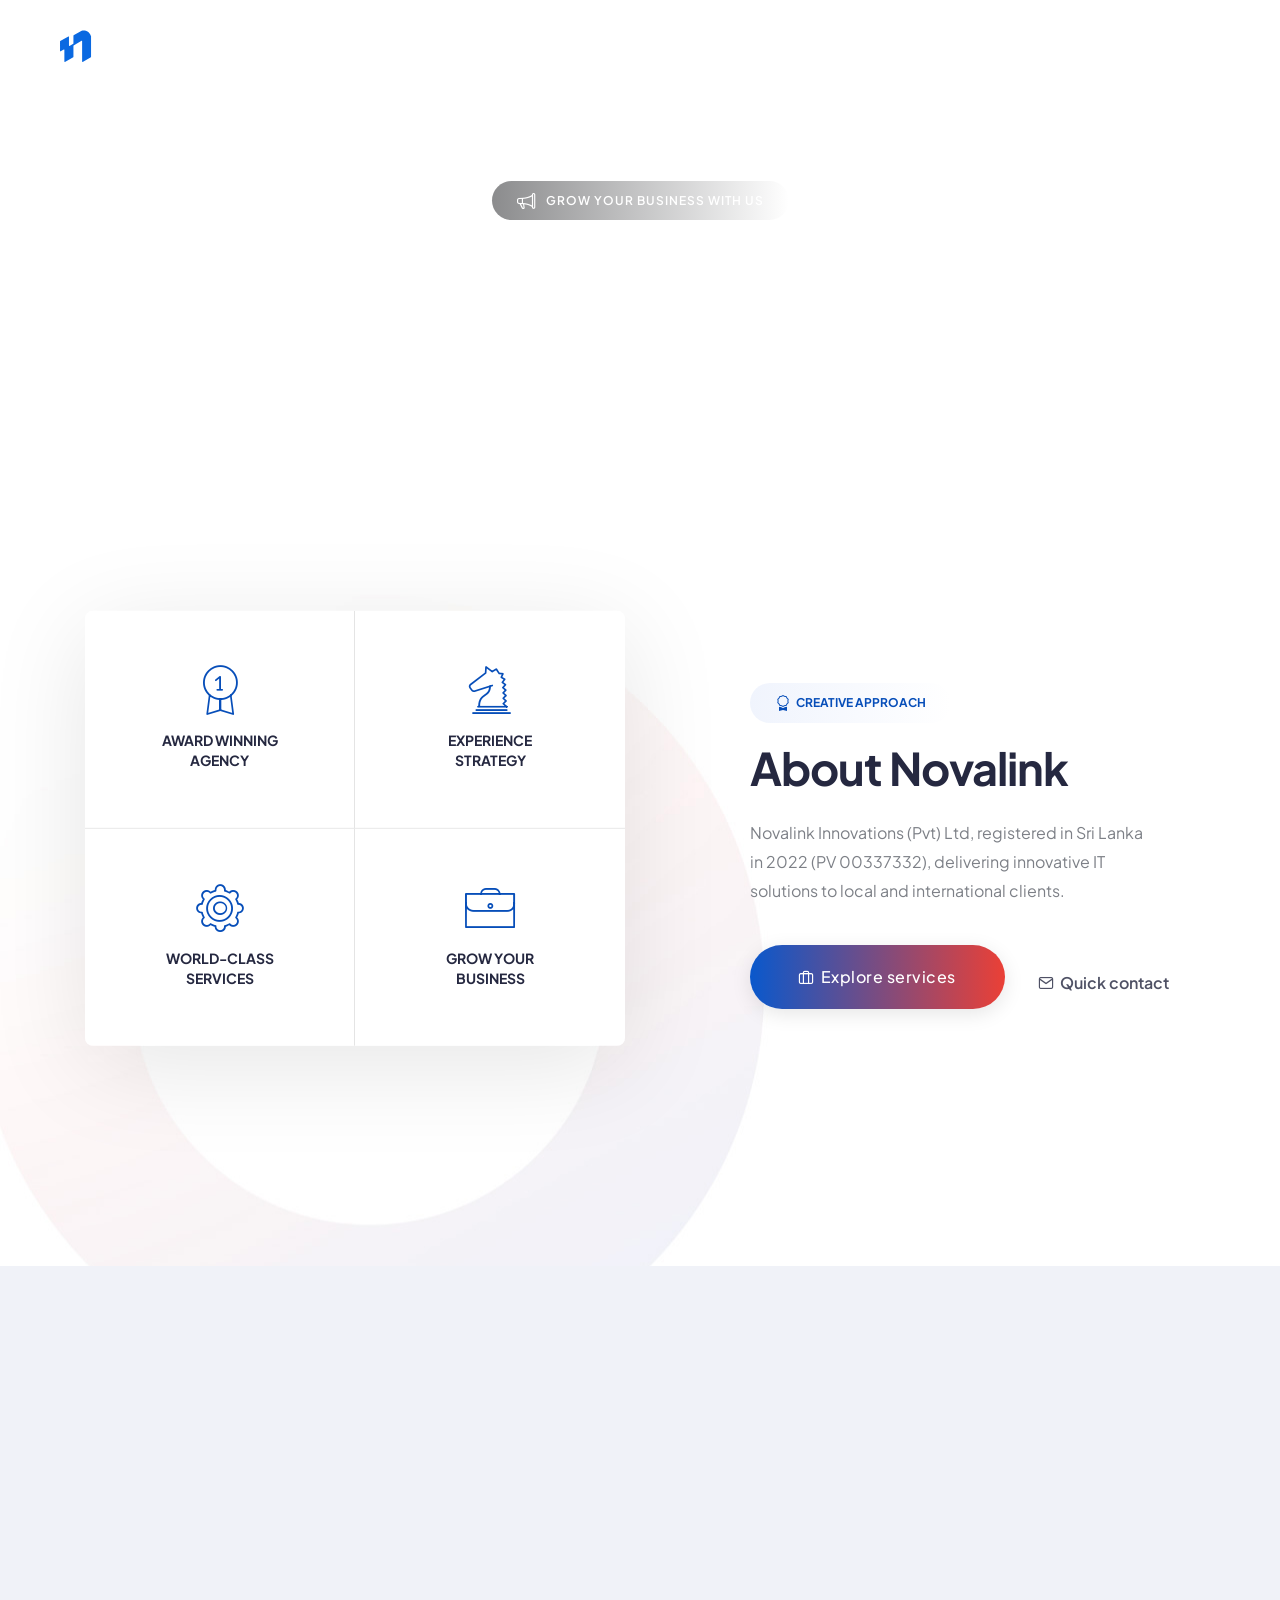
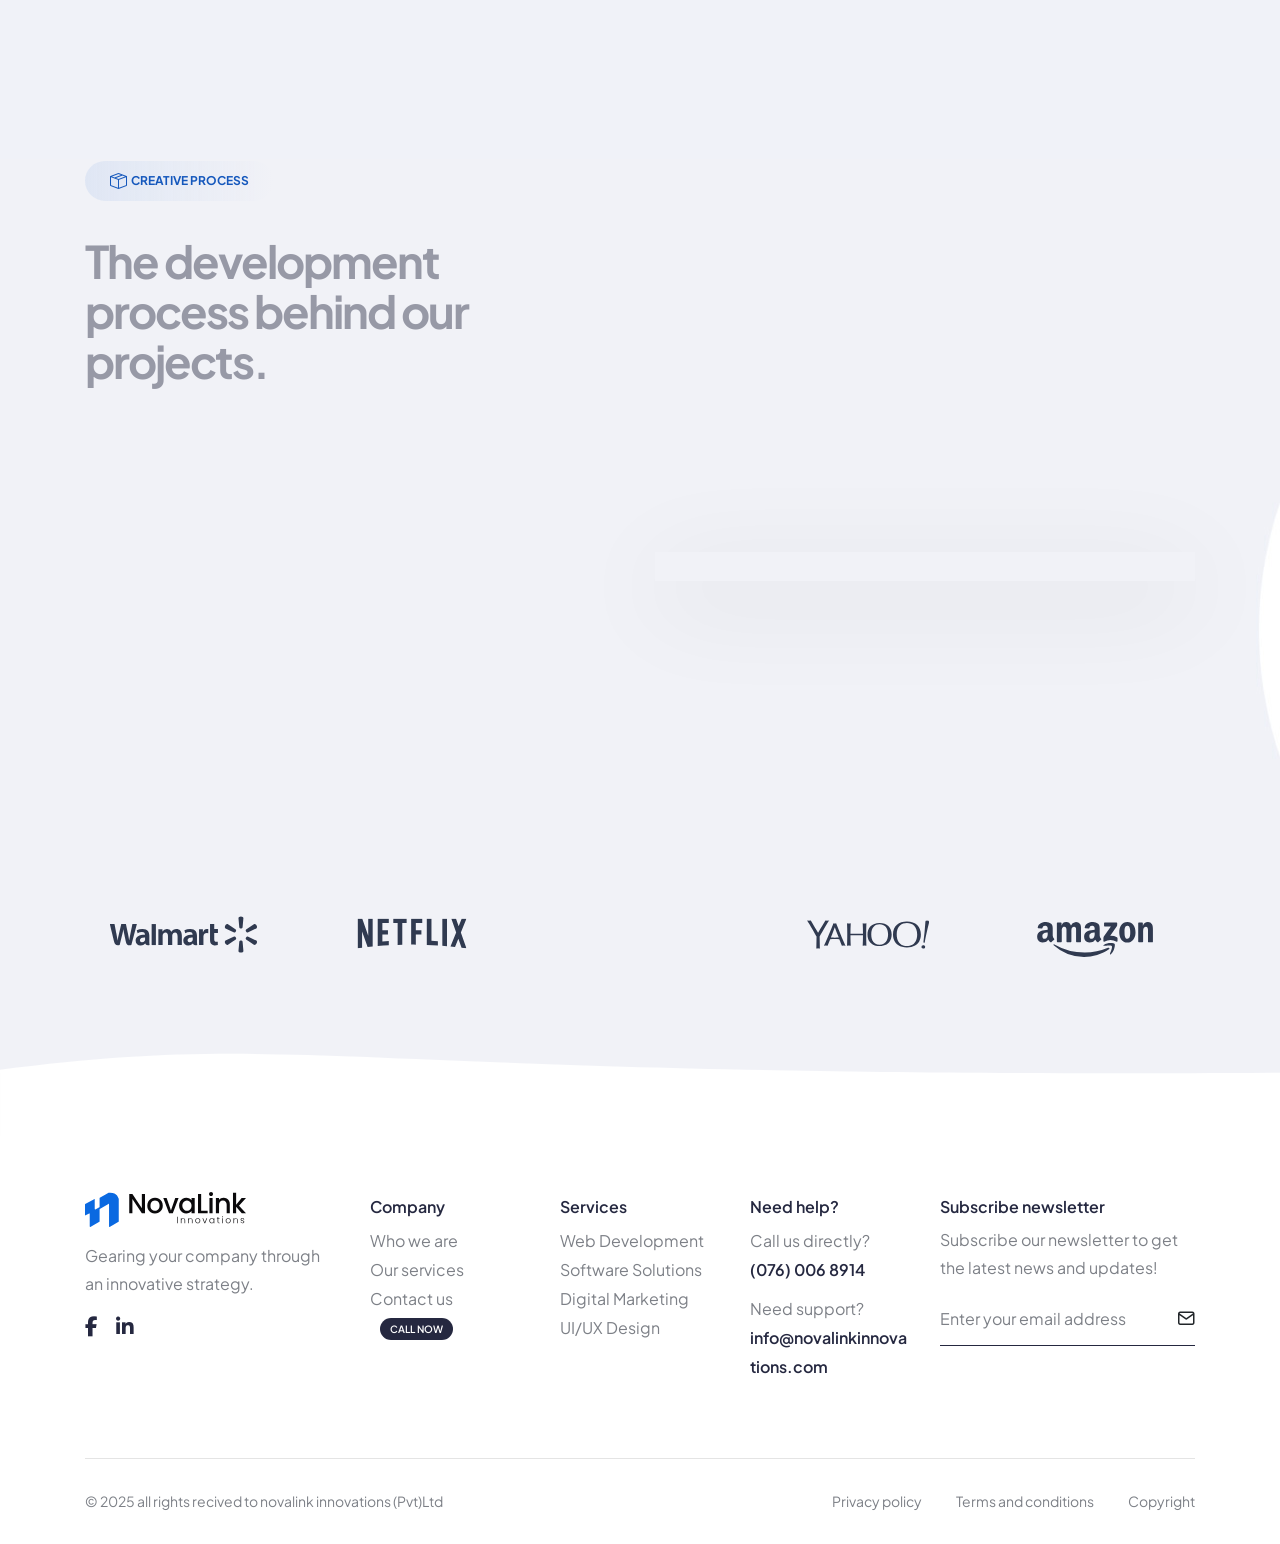
==== about.html @ 688f0520 "f f" ====
﻿<!doctype html>
<html class="no-js" lang="en">

<head>
    <title>Novalink Innovations is a leading IT outsourcing company in Sri Lanka</title>
    <meta charset="utf-8">
    <meta http-equiv="X-UA-Compatible" content="IE=edge" />
    <meta name="author" content="ThemeZaa">
    <meta name="viewport" content="width=device-width,initial-scale=1.0" />
    <meta name="description"
        content="Elevate your online presence with Crafto - a modern, versatile, multipurpose Bootstrap 5 responsive HTML5, SCSS template using highly creative 52+ ready demos.">
    <!-- favicon icon -->
    <link rel="shortcut icon" href="assets /favicon.svg">
    <link rel="apple-touch-icon" href="images/apple-touch-icon-57x57.png">
    <link rel="apple-touch-icon" sizes="72x72" href="images/apple-touch-icon-72x72.png">
    <link rel="apple-touch-icon" sizes="114x114" href="images/apple-touch-icon-114x114.png">
    <!-- google fonts preconnect -->
    <link rel="preconnect" href="https://fonts.googleapis.com" crossorigin>
    <link rel="preconnect" href="https://fonts.gstatic.com" crossorigin>
    <!-- style sheets and font icons -->
    <link rel="stylesheet" href="css/vendors.min.css" />
    <link rel="stylesheet" href="css/icon.min.css" />
    <link rel="stylesheet" href="css/style.css" />
    <link rel="stylesheet" href="css/responsive.css" />
    <link rel="stylesheet" href="demos/it-business/it-business.css" />
</head>

<body data-mobile-nav-style="full-screen-menu" data-mobile-nav-bg-color="#252840">
    <!-- start header -->
    <header>
        <!-- start navigation -->
        <nav class="navbar navbar-expand-lg header-transparent bg-transparent header-reverse glass-effect"
            data-header-hover="light">
            <div class="container-fluid">
                <div class="col-auto col-xxl-3 col-lg-2 me-lg-0 me-auto">
                    <a class="navbar-brand" href="index.html">
                        <img src="assets /logo.svg" data-at2x="assets /logo.svg" alt="" class="default-logo">
                        <img src="assets /blacklogo.svg" data-at2x="assets /blacklogo.svg" alt="" class="alt-logo">
                        <img src="assets /blacklogo.svg" data-at2x="assets /blacklogo.svg" alt="" class="mobile-logo">
                    </a>
                </div>
                <div class="col-auto col-xxl-6 col-lg-8 menu-order position-static">
                    <button class="navbar-toggler float-start" type="button" data-bs-toggle="collapse"
                        data-bs-target="#navbarNav" aria-controls="navbarNav" aria-label="Toggle navigation">
                        <span class="navbar-toggler-line"></span>
                        <span class="navbar-toggler-line"></span>
                        <span class="navbar-toggler-line"></span>
                        <span class="navbar-toggler-line"></span>
                    </button>
                    <div class="collapse navbar-collapse justify-content-center" id="navbarNav">
                        <ul class="navbar-nav">
                            <li class="nav-item"><a href="index.html" class="nav-link">Home</a></li>
                            <li class="nav-item"><a href="about.html" class="nav-link">About</a></li>
                            <li class="nav-item dropdown dropdown-with-icon-style02">
                                <a href="services.html" class="nav-link">Services</a>
                                <i class="fa-solid fa-angle-down dropdown-toggle" id="navbarDropdownMenuLink"
                                    role="button" data-bs-toggle="dropdown" aria-expanded="false"></i>
                                <ul class="dropdown-menu" aria-labelledby="navbarDropdownMenuLink">
                                    <li><a href="demo-it-business-services-details.html"><i
                                                class="bi bi-briefcase"></i>Data analytics</a></li>
                                    <li><a href="demo-it-business-services-details.html"><i
                                                class="bi bi-clipboard-data"></i>Finance consulting</a></li>
                                    <li><a href="demo-it-business-services-details.html"><i
                                                class="bi bi-peace"></i>Technology innovation</a></li>
                                    <li><a href="demo-it-business-services-details.html"><i
                                                class="bi bi-bar-chart-line"></i>Digital commerce</a></li>
                                    <li><a href="demo-it-business-services-details.html"><i
                                                class="bi bi-send-check"></i>Artificial intelligence</a></li>
                                    <li><a href="demo-it-business-services-details.html"><i
                                                class="bi bi-globe2"></i>Cloud computing</a></li>
                                </ul>
                            </li>
                            <li class="nav-item"><a href="demo-it-business-case-studies.html" class="nav-link">Case
                                    studies</a></li>
                            <li class="nav-item"><a href="demo-it-business-blog.html" class="nav-link">Blog</a></li>
                            <li class="nav-item"><a href="contact.html" class="nav-link">Contact</a>
                            </li>
                        </ul>
                    </div>
                </div>
                <div class="col-auto col-xxl-3 col-lg-2 text-end d-none d-sm-flex">
                    <div class="header-icon">
                        <div class="header-button"><a href="contact.html"
                                class="btn btn-large btn-transparent-white-light btn-rounded text-transform-none border-1">Start
                                a project<i class="fa-solid fa-arrow-right"></i></a></div>
                    </div>
                </div>
            </div>
        </nav>
        <!-- end navigation -->
    </header>
    <!-- end header -->
    <!-- start page title -->
    <section class="pt-0 cover-background ipad-top-space-margin sm-pb-0"
        style="background-image:url('https://placehold.co/1920x610');">
        <div class="shape-image-animation p-0 w-100 d-none d-md-block">
            <svg xmlns="http://www.w3.org/2000/svg" widht="3000" height="400" viewBox="0 180 2500 200" fill="#ffffff">
                <path class="st1" d="M 0 250 C 1200 400 1200 50 3000 250 L 3000 550 L 0 550 L 0 250">
                    <animate attributeName="d" dur="5s" values="M 0 250 C 1200 400 1200 50 3000 250 L 3000 550 L 0 550 L 0 250;
                            M 0 250 C 400 50 400 400 3000 250 L 3000 550 L 0 550 L 0 250;
                            M 0 250 C 1200 400 1200 50 3000 250 L 3000 550 L 0 550 L 0 250" repeatCount="indefinite" />
                </path>
            </svg>
        </div>
        <div class="container">
            <div class="row align-items-center justify-content-center h-500px sm-h-300px">
                <div class="col-12 col-lg-6 col-md-10 position-relative text-center page-title-extra-large d-flex flex-wrap flex-column align-items-center justify-content-center"
                    data-anime='{ "el": "childs", "translateY": [30, 0], "opacity": [0,1], "duration": 600, "delay": 0, "staggervalue": 300, "easing": "easeOutQuad" }'>
                    <span
                        class="ps-25px pe-25px pt-5px pb-5px mb-15px text-uppercase text-white fs-12 ls-1px fw-600 border-radius-100px bg-gradient-dark-gray-transparent d-flex"><i
                            class="bi bi-megaphone text-white icon-small me-10px"></i>Grow your business with us</span>
                    <h1 class="mb-20px text-white fw-600 ls-minus-1px">About Novalink</h1>
                </div>
            </div>
        </div>
    </section>
    <!-- end page title -->
    <!-- start section -->
    <section class="position-relative pt-3 sm-pt-50px overlap-height background-no-repeat background-position-left-top"
        style="background-image: url('images/demo-it-business-about-bg.jpg')">
        <div class="container overlap-gap-section">
            <div class="row align-items-center mb-6">
                <div class="col-lg-6 md-mb-50px">
                    <div class="d-flex flex-column box-shadow-quadruple-large border-radius-8px overflow-hidden"
                        data-anime='{ "translateY": [0, 0], "perspective": [1200,1200], "scale": [1.1, 1], "rotateX": [50, 0], "opacity": [0,0.7], "duration": 800, "delay": 200, "staggervalue": 300, "easing": "easeOutQuad" }'
                        data-shadow-animation="true" data-bottom-top="transform: translateY(50px)"
                        data-top-bottom="transform: translateY(-50px)">
                        <div class="row row-cols-1 row-cols-sm-2 justify-content-center m-0">
                            <div
                                class="col p-10 lg-p-8 text-center border-bottom border-end xs-border-end-0 border-color-extra-medium-gray bg-white text-center last-paragraph-no-margin">
                                <i class="line-icon-Medal-2 icon-extra-large text-base-color mb-15px d-block"></i>
                                <span class="fs-14 fw-700 text-dark-gray text-uppercase lh-20 d-inline-block">Award
                                    winning<br>agency</span>
                            </div>
                            <div
                                class="col p-10 lg-p-8 text-center border-bottom border-color-extra-medium-gray bg-white text-center last-paragraph-no-margin">
                                <i class="line-icon-Knight icon-extra-large text-base-color mb-15px d-block"></i>
                                <span
                                    class="fs-14 fw-700 text-dark-gray text-uppercase lh-20 d-inline-block">Experience<br>strategy</span>
                            </div>
                            <div
                                class="col p-10 lg-p-8 text-center border-end xs-border-end-0 xs-border-bottom border-color-extra-medium-gray bg-white text-center last-paragraph-no-margin">
                                <i class="line-icon-Gear icon-extra-large text-base-color mb-15px d-block"></i>
                                <span
                                    class="fs-14 fw-700 text-dark-gray text-uppercase lh-20 d-inline-block">World-class<br>services</span>
                            </div>
                            <div class="col p-10 lg-p-8 text-center bg-white text-center last-paragraph-no-margin">
                                <i class="line-icon-Management icon-extra-large text-base-color mb-15px d-block"></i>
                                <span class="fs-14 fw-700 text-dark-gray text-uppercase lh-20 d-inline-block">Grow
                                    your<br>business</span>
                            </div>
                        </div>
                    </div>
                </div>
                <div class="col-xl-5 offset-xl-1 col-lg-6"
                    data-anime='{ "el": "childs", "translateY": [30, 0], "opacity": [0,1], "duration": 600, "delay": 0, "staggervalue": 300, "easing": "easeOutQuad" }'>
                    <span
                        class="ps-25px pe-25px mb-20px text-uppercase text-base-color fs-12 lh-40 fw-700 border-radius-100px bg-gradient-very-light-gray-transparent d-inline-flex"><i
                            class="bi bi-award fs-16 me-5px"></i>Creative approach</span>
                    <h3 class="text-dark-gray fw-700 ls-minus-1px md-w-80 sm-w-100">About Novalink
                    </h3>
                    <div class="mb-40px sm-mb-30px">
                        <!-- start features box item -->
                        <p class="mb-35px w-90 lg-w-100 sm-mb-25px">Novalink Innovations (Pvt) Ltd, registered in Sri
                            Lanka in 2022 (PV 00337332), delivering innovative IT solutions to local and international
                            clients.</p>
                        <!-- end features box item -->
                    </div>
                    <a href="#"
                        class="btn btn-extra-large btn-gradient-purple-pink btn-hover-animation-switch btn-rounded btn-box-shadow btn-icon-left me-30px">
                        <span>
                            <span class="btn-text">Explore services</span>
                            <span class="btn-icon"><i class="feather icon-feather-briefcase"></i></span>
                            <span class="btn-icon"><i class="feather icon-feather-briefcase"></i></span>
                        </span>
                    </a>
                    <a href="#"
                        class="btn btn-link btn-hover-animation-switch btn-extra-large text-dark-gray btn-icon-left align-middle fw-600 p-0 xs-mt-20px xs-mb-20px">
                        <span>
                            <span class="btn-text">Quick contact</span>
                            <span class="btn-icon"><i class="feather icon-feather-mail"></i></span>
                            <span class="btn-icon"><i class="feather icon-feather-mail"></i></span>
                        </span>
                    </a>
                </div>
            </div>
            <div class="row">
                <div class="col-12 text-center"
                    data-anime='{ "translateY": [30, 0], "opacity": [0,1], "duration": 600, "delay": 0, "staggervalue": 300, "easing": "easeOutQuad" }'>
                    <i
                        class="bi bi-envelope text-dark-gray d-inline-block align-middle icon-extra-medium me-10px md-m-5px"></i>
                    <div class="fs-18 text-dark-gray d-inline-block align-middle fw-500">Save your precious time and
                        effort spent for finding a solution. <a href="contact.html"
                            class="text-dark-gray text-decoration-line-bottom fw-700">Contact us now</a></div>
                </div>
            </div>
        </div>
    </section>
    <!-- end section -->
    <!-- start section -->
    <section class="bg-very-light-gray">
        <div class="container-fluid overlap-section">
            <div class="row overflow-hidden">
                <div class="col-12 col-md-12">
                    <div
                        class="outside-box-right-15 outside-box-left-15 sm-outside-box-left-40 sm-outside-box-right-40">
                        <div class="swiper view-cursor magic-cursor"
                            data-slider-options='{ "slidesPerView": 1, "spaceBetween": 30, "loop": true, "autoplay": { "delay": 2000, "disableOnInteraction": false },  "pagination": { "el": ".swiper-line-pagination", "clickable": true }, "navigation": { "nextEl": ".slider-three-slide-next", "prevEl": ".slider-three-slide-prev" }, "keyboard": { "enabled": true, "onlyInViewport": true }, "breakpoints": { "992": { "slidesPerView": 6 }, "768": { "slidesPerView": 3 }, "320": { "slidesPerView": 3 } }, "effect": "slide" }'>
                            <div class="swiper-wrapper align-items-center">
                                <!-- start slider item -->
                                <div class="swiper-slide">
                                    <img src="https://placehold.co/500x500" class="border-radius-6px" alt="">
                                </div>
                                <!-- end slider item -->
                                <!-- start slider item -->
                                <div class="swiper-slide">
                                    <img src="https://placehold.co/500x390" class="border-radius-6px" alt="">
                                </div>
                                <!-- end slider item -->
                                <!-- start slider item -->
                                <div class="swiper-slide">
                                    <img src="https://placehold.co/500x500" class="border-radius-6px" alt="">
                                </div>
                                <!-- end slider item -->
                                <!-- start slider item -->
                                <div class="swiper-slide">
                                    <img src="https://placehold.co/500x390" class="border-radius-6px" alt="">
                                </div>
                                <!-- end slider item -->
                                <!-- start slider item -->
                                <div class="swiper-slide">
                                    <img src="https://placehold.co/500x500" class="border-radius-6px" alt="">
                                </div>
                                <!-- end slider item -->
                                <!-- start slider item -->
                                <div class="swiper-slide">
                                    <img src="https://placehold.co/500x390" class="border-radius-6px" alt="">
                                </div>
                                <!-- end slider item -->
                                <!-- start slider item -->
                                <div class="swiper-slide">
                                    <img src="https://placehold.co/500x500" class="border-radius-6px" alt="">
                                </div>
                                <!-- end slider item -->
                                <!-- start slider item -->
                                <div class="swiper-slide">
                                    <img src="https://placehold.co/500x390" class="border-radius-6px" alt="">
                                </div>
                                <!-- end slider item -->
                                <!-- start slider item -->
                                <div class="swiper-slide">
                                    <img src="https://placehold.co/500x500" class="border-radius-6px" alt="">
                                </div>
                                <!-- end slider item -->
                                <!-- start slider item -->
                                <div class="swiper-slide">
                                    <img src="https://placehold.co/500x390" class="border-radius-6px" alt="">
                                </div>
                                <!-- end slider item -->
                                <!-- start slider item -->
                                <div class="swiper-slide">
                                    <img src="https://placehold.co/500x500" class="border-radius-6px" alt="">
                                </div>
                                <!-- end slider item -->
                                <!-- start slider item -->
                                <div class="swiper-slide">
                                    <img src="https://placehold.co/500x390" class="border-radius-6px" alt="">
                                </div>
                                <!-- end slider item -->
                            </div>
                        </div>
                    </div>
                </div>
            </div>
        </div>
    </section>
    <!-- end section -->
    <!-- start section -->
    <section class="pt-0 bg-very-light-gray">
        <div class="container">
            <div class="row row-cols-1 row-cols-lg-4 row-cols-md-2 counter-style-04"
                data-anime='{ "el": "childs", "translateX": [30, 0], "opacity": [0,1], "duration": 600, "delay":0, "staggervalue": 300, "easing": "easeOutQuad" }'>
                <!-- start counter item -->
                <div class="col last-paragraph-no-margin md-mb-50px text-center text-md-start">
                    <span class="fs-18 fw-600 d-block mb-5px text-dark-gray">Days of experience.</span>
                    <p class="w-90 lg-w-100 sm-ps-15 sm-pe-15">Delivering reliable and innovative IT solutions with
                        proven expertise.
                    </p>
                    <div class="separator-line-1px bg-dark-gray w-90 mt-25px mb-25px opacity-2 sm-w-100"></div>
                    <h3 class="vertical-counter d-inline-flex alt-font text-dark-gray fw-800 ls-minus-2px mb-0"
                        data-text="+" data-to="05"></h3>
                </div>
                <!-- end counter item -->
                <!-- start counter item -->
                <div class="col last-paragraph-no-margin md-mb-50px text-center text-md-start">
                    <span class="fs-18 fw-600 d-block mb-5px text-dark-gray">Valuable happy clients.</span>
                    <p class="w-90 lg-w-100 sm-ps-15 sm-pe-15">Trusted by local and international businesses for quality
                        technology services.</p>
                    <div class="separator-line-1px bg-dark-gray w-90 mt-25px mb-25px opacity-2 sm-w-100"></div>
                    <h3 class="vertical-counter d-inline-flex alt-font text-dark-gray fw-800 ls-minus-2px mb-0"
                        data-text="+" data-to="12"></h3>
                </div>
                <!-- end counter item -->
                <!-- start counter item -->
                <div class="col last-paragraph-no-margin sm-mb-50px text-center text-md-start">
                    <span class="fs-18 fw-600 d-block mb-5px text-dark-gray">Presence in countries.</span>
                    <p class="w-90 lg-w-100 sm-ps-15 sm-pe-15">Serving clients across multiple regions with global
                        digital solutions.
                    </p>
                    <div class="separator-line-1px bg-dark-gray w-90 mt-25px mb-25px opacity-2 sm-w-100"></div>
                    <h3 class="vertical-counter d-inline-flex alt-font text-dark-gray fw-800 ls-minus-2px mb-0"
                        data-text="+" data-to="05"></h3>
                </div>
                <!-- end counter item -->
                <!-- start counter item -->
                <div class="col last-paragraph-no-margin text-center text-md-start">
                    <span class="fs-18 fw-600 d-block mb-5px text-dark-gray">Worldwide projects.</span>
                    <p class="w-90 lg-w-100 sm-ps-15 sm-pe-15">Successfully completed diverse software and web
                        development projects.</p>
                    <div class="separator-line-1px bg-dark-gray w-90 mt-25px mb-25px opacity-2 sm-w-100"></div>
                    <h3 class="vertical-counter d-inline-flex alt-font text-dark-gray fw-800 ls-minus-2px mb-0"
                        data-text="+" data-to="37"></h3>
                </div>
                <!-- end counter item -->
            </div>
        </div>
    </section>
    <!-- end section -->
    <!-- start section -->
    <section class="bg-very-light-gray pt-0 background-no-repeat background-position-left-top position-relative"
        style="background-image: url('images/demo-it-business-about-bg2.jpg')">
        <div class="container">
            <div class="row align-items-center justify-content-center mb-7">
                <div class="col-xl-5 col-lg-6 mb-30px"
                    data-anime='{ "el": "childs", "translateY": [30, 0], "opacity": [0,1], "duration": 600, "delay": 0, "staggervalue": 300, "easing": "easeOutQuad" }'>
                    <span
                        class="ps-25px pe-25px mb-20px text-uppercase text-base-color fs-12 lh-40 fw-700 border-radius-100px bg-gradient-light-gray-transparent d-inline-flex"><i
                            class="bi bi-box-seam fs-16 me-5px"></i>Creative process</span>
                    <h3 class="text-dark-gray fw-700 ls-minus-2px mb-50px">The development process behind our projects.
                    </h3>
                    <div class="row row-cols-1">
                        <!-- start process step item -->
                        <div class="col-12 process-step-style-05 position-relative hover-box">
                            <div class="process-step-item d-flex">
                                <div class="process-step-icon-wrap position-relative">
                                    <div
                                        class="process-step-icon d-flex justify-content-center align-items-center mx-auto rounded-circle h-60px w-60px fs-14 bg-white position-relative box-shadow-bottom will-change-transform">
                                        <span class="number position-relative z-index-1 text-dark-gray fw-600">01</span>
                                        <div class="box-overlay bg-dark-gray rounded-circle"></div>
                                    </div>
                                    <span class="progress-step-separator bg-dark-gray opacity-1"></span>
                                </div>
                                <div class="process-content ps-35px sm-ps-25px last-paragraph-no-margin mb-40px">
                                    <span class="d-block fw-600 text-dark-gray fs-17 mb-5px">Requirement analysis
                                    </span>
                                    <p class="w-90 sm-w-100">We carefully understand business needs and define clear
                                        technical objectives.</p>
                                </div>
                            </div>
                        </div>
                        <!-- end process step item -->
                        <!-- start process step item -->
                        <div class="col-12 process-step-style-05 position-relative hover-box">
                            <div class="process-step-item d-flex">
                                <div class="process-step-icon-wrap position-relative">
                                    <div
                                        class="process-step-icon d-flex justify-content-center align-items-center mx-auto rounded-circle h-60px w-60px fs-14 bg-white position-relative box-shadow-bottom will-change-transform">
                                        <span class="number position-relative z-index-1 text-dark-gray fw-600">02</span>
                                        <div class="box-overlay bg-dark-gray rounded-circle"></div>
                                    </div>
                                    <span class="progress-step-separator bg-dark-gray opacity-1"></span>
                                </div>
                                <div class="process-content ps-35px sm-ps-25px last-paragraph-no-margin mb-40px">
                                    <span class="d-block fw-600 text-dark-gray fs-17 mb-5px">Design & development
                                    </span>
                                    <p class="w-90 sm-w-100">We design user-focused systems and build scalable, secure
                                        solutions.</p>
                                </div>
                            </div>
                        </div>
                        <!-- end process step item -->
                        <!-- start process step item -->
                        <div class="col-12 process-step-style-05 position-relative hover-box">
                            <div class="process-step-item d-flex">
                                <div class="process-step-icon-wrap position-relative">
                                    <div
                                        class="process-step-icon d-flex justify-content-center align-items-center mx-auto rounded-circle h-60px w-60px fs-14 bg-white position-relative box-shadow-bottom will-change-transform">
                                        <span class="number position-relative z-index-1 text-dark-gray fw-600">03</span>
                                        <div class="box-overlay bg-dark-gray rounded-circle"></div>
                                    </div>
                                </div>
                                <div class="process-content ps-35px sm-ps-25px last-paragraph-no-margin mb-30px">
                                    <span class="d-block fw-600 text-dark-gray fs-17 mb-5px">Testing & deployment
                                    </span>
                                    <p class="w-90 sm-w-100">We test thoroughly, deploy smoothly, and provide ongoing
                                        support.</p>
                                </div>
                            </div>
                        </div>
                        <!-- end process step item -->
                    </div>
                </div>
                <div class="col-lg-6 text-center md-mb-20px offset-xl-1">
                    <figure class="position-relative mb-0 overflow-hidden" data-shadow-animation="true"
                        data-bottom-top="transform: translateY(70px)" data-top-bottom="transform: translateY(-70px)">
                        <img src="https://placehold.co/580x670" class="w-100 border-radius-6px" alt="">
                        <figcaption
                            class="position-absolute border-radius-4px text-center right-30px bottom-30px pt-35px pb-35px ps-5px pe-5px bg-white-transparent glass-effect">
                            <span
                                class="fs-80 lh-75 text-dark-gray ls-minus-4px position-relative fw-800 mb-5px d-block alt-font">28<sub
                                    class="fs-40 lh-40 text-dark-gray position-relative top-minus-40px">+</sub></span>
                            <span
                                class="d-block mx-auto fs-14 fw-700 lh-20 w-200px text-center text-dark-gray text-uppercase">Years
                                working experience</span>
                        </figcaption>
                    </figure>
                </div>
            </div>
            <div class="row row-cols-1 row-cols-lg-5 row-cols-md-3 row-cols-sm-2 clients-style-06 justify-content-center mb-8 sm-mb-0"
                data-anime='{ "opacity": [0,1], "duration": 600, "delay": 0, "staggervalue": 300, "easing": "easeOutQuad" }'>
                <!-- start client item -->
                <div class="col client-box text-center md-mb-40px">
                    <a href="#"><img src="images/logo-walmart-dark-blue.svg" class="h-45px" alt=""></a>
                </div>
                <!-- end client item -->
                <!-- start client item -->
                <div class="col client-box text-center md-mb-40px">
                    <a href="#"><img src="images/logo-netflix-dark-blue.svg" class="h-45px" alt=""></a>
                </div>
                <!-- end client item -->
                <!-- start client item -->
                <div class="col client-box text-center md-mb-40px">
                    <a href="#"><img src="" class="h-45px" alt=""></a>
                </div>
                <!-- end client item -->
                <!-- start client item -->
                <div class="col client-box text-center sm-mb-40px">
                    <a href="#"><img src="images/logo-yahoo-dark-blue.svg" class="h-45px" alt=""></a>
                </div>
                <!-- end client item -->
                <!-- start client item -->
                <div class="col client-box text-center">
                    <a href="#"><img src="images/logo-amazon-dark-blue.svg" class="h-45px" alt=""></a>
                </div>
                <!-- end client item -->
            </div>
        </div>
        <div class="shape-image-animation p-0 w-100 bottom-minus-40px xl-bottom-0px d-none d-md-block">
            <svg xmlns="http://www.w3.org/2000/svg" widht="3000" height="400" viewBox="0 180 2500 200" fill="#ffffff">
                <path class="st1" d="M 0 250 C 1200 400 1200 50 3000 250 L 3000 550 L 0 550 L 0 250">
                    <animate attributeName="d" dur="5s" values="M 0 250 C 1200 400 1200 50 3000 250 L 3000 550 L 0 550 L 0 250;
                            M 0 250 C 400 50 400 400 3000 250 L 3000 550 L 0 550 L 0 250;
                            M 0 250 C 1200 400 1200 50 3000 250 L 3000 550 L 0 550 L 0 250" repeatCount="indefinite" />
                </path>
            </svg>
        </div>
    </section>
    <!-- end section -->
    <!-- start footer -->
    <footer class="p-0 footer-light position-relative">
        <div class="container position-relative">
            <div class="row justify-content-center pt-5 sm-pt-40px">
                <!-- start footer column -->
                <div
                    class="col-6 col-xl-3 col-lg-12 col-sm-6 last-paragraph-no-margin text-xl-start text-lg-center order-sm-1 lg-mb-50px sm-mb-30px">
                    <a href="index.html" class="footer-logo mb-15px d-inline-block">
                        <img src="assets /blacklogo.svg" data-at2x="assets /blacklogo.svg" alt="">
                    </a>
                    <p class="lh-28 w-90 xl-w-100 mx-lg-auto mx-xl-0">Gearing your company through an innovative
                        strategy.</p>
                    <div class="elements-social social-icon-style-02 mt-15px">
                        <ul class="medium-icon dark">
                            <li class="my-0"><a class="facebook" href="https://www.facebook.com/" target="_blank"><i
                                        class="fa-brands fa-facebook-f"></i></a></li>
                            <li class="my-0"><a class="linkedin" href="https://www.linkedin.com/" target="_blank"><i
                                        class="fa-brands fa-linkedin-in"></i></a></li>
                        </ul>
                    </div>
                </div>
                <!-- end footer column -->
                <!-- start footer column -->
                <div class="col-6 col-xl-2 col-lg-3 col-sm-4 xs-mb-30px order-sm-3 order-lg-2">
                    <span class="fw-600 d-block text-dark-gray mb-5px">Company</span>
                    <ul>
                        <li><a href="about.html">Who we are</a></li>
                        <li><a href="services.html">Our services</a>

                        </li>

                        <li><a href="contact.html">Contact us</a>
                            <div
                                class="bg-dark-gray fw-600 text-white lh-22 text-uppercase border-radius-30px ps-10px pe-10px fs-10 ms-10px d-inline-block align-middle">
                                Call now</div>
                        </li>
                    </ul>
                </div>
                <!-- end footer column -->
                <!-- start footer column -->
                <div class="col-6 col-xl-2 col-lg-3 col-md-5 col-sm-4 xs-mb-30px order-sm-4 order-lg-3">
                    <span class="fw-600 d-block text-dark-gray mb-5px">Services</span>
                    <ul>
                        <li><a href="#">Web Development</a></li>
                        <li><a href="#">Software Solutions</a></li>
                        <li><a href="#">Digital Marketing</a></li>
                        <li><a href="#">UI/UX Design</a></li>
                    </ul>
                </div>
                <!-- end footer column -->
                <!-- start footer column -->
                <div class="col-6 col-xl-2 col-lg-3 col-md-3 col-sm-4 xs-mb-30px order-sm-5 order-lg-4">
                    <span class="fw-600 d-block text-dark-gray mb-5px">Need help?</span>
                    <span>Call us directly?</span>
                    <span class="d-block mb-10px"><a class="text-dark-gray fw-600" href="tel:0760068914">(076) 006
                            8914</a></span>
                    <span>Need support?</span>
                    <a href="mailto:info@novalinkinnovations.com"
                        class="text-dark-gray fw-600">info@novalinkinnovations.com</a>
                </div>
                <!-- end footer column -->
                <!-- start footer column -->
                <div class="col-xl-3 col-lg-3 col-sm-6 md-mb-50px sm-mb-30px xs-mb-0 order-sm-2 order-lg-5">
                    <span class="fw-600 d-block text-dark-gray mb-5px">Subscribe newsletter</span>
                    <p class="lh-28 w-95 mb-10px xs-mb-10px">Subscribe our newsletter to get the latest news and
                        updates!</p>
                    <div class="d-inline-block w-100 newsletter-style-04 position-relative">
                        <form action="email-templates/subscribe-newsletter.php" method="post"
                            class="position-relative w-100">
                            <input
                                class="fs-15 bg-white w-100 border-0 border-bottom border-1 border-color-dark-gray form-control required"
                                type="email" name="email" placeholder="Enter your email address" />
                            <input type="hidden" name="redirect" value="">
                            <button class="btn submit" aria-label="submit"><i
                                    class="icon feather icon-feather-mail icon-small"></i></button>
                            <div
                                class="form-results border-radius-0px p-15px fs-16 lh-24 w-100 text-center position-absolute d-none">
                            </div>
                        </form>
                    </div>
                </div>
                <!-- end footer column -->
            </div>
            <div class="row justify-content-center align-items-center pt-7">
                <!-- start divider -->
                <div class="col-12">
                    <div class="divider-style-03 divider-style-03-01 border-color-extra-medium-gray"></div>
                </div>
                <!-- end divider -->
                <!-- start copyright -->
                <div
                    class="col-lg-5 pt-20px pb-20px md-pt-0 order-2 order-lg-1 text-center text-lg-start last-paragraph-no-margin fs-14">
                    <p>&copy; 2025 all rights recived to novalink innovations (Pvt)Ltd</a></p>
                </div>
                <!-- end copyright -->
                <!-- start footer menu -->
                <div
                    class="col-lg-7 pt-20px pb-20px md-pt-25px md-pb-5px order-1 order-lg-2 text-center text-lg-end fs-14">
                    <ul class="footer-navbar sm-lh-normal">
                        <li><a href="#" class="nav-link">Privacy policy</a></li>
                        <li><a href="#" class="nav-link">Terms and conditions</a></li>
                        <li><a href="#" class="nav-link">Copyright</a></li>
                    </ul>
                </div>
                <!-- end footer menu -->
            </div>
        </div>
    </footer>
    <!-- end footer -->
    <!-- start scroll progress -->
    <div class="scroll-progress d-none d-xxl-block">
        <a href="#" class="scroll-top" aria-label="scroll">
            <span class="scroll-text">Scroll</span><span class="scroll-line"><span class="scroll-point"></span></span>
        </a>
    </div>
    <!-- end scroll progress -->
    <!-- javascript libraries -->
    <script type="text/javascript" src="js/jquery.js"></script>
    <script type="text/javascript" src="js/vendors.min.js"></script>
    <script type="text/javascript" src="js/main.js"></script>
</body>

</html>
---- css/icon.min.css ----
@charset "UTF-8";/*!
    Font Awesome
    Version: 6.5.1
    Plugin URL: https://fontawesome.com
    License: Copyright 2023 Fonticons, Inc. | https://fontawesome.com/license/free (Icons: CC BY 4.0, Fonts: SIL OFL 1.1, Code: MIT License)
!*/.fa-stack,.fa-ul>li{position:relative}.fa-beat,.fa-bounce{-webkit-animation-delay:var(--fa-animation-delay,0s);-webkit-animation-duration:var(--fa-animation-duration,1s)}.fa{font-family:var(--fa-style-family,"Font Awesome 6 Free");font-weight:var(--fa-style,900)}.fa-brands,.fa-regular,.fab,.far{font-weight:400}.fa,.fa-brands,.fa-classic,.fa-regular,.fa-sharp,.fa-solid,.fab,.far,.fas{-moz-osx-font-smoothing:grayscale;-webkit-font-smoothing:antialiased;display:var(--fa-display,inline-block);font-style:normal;font-variant:normal;line-height:1;text-rendering:auto}.fa-classic,.fa-regular,.fa-solid,.far,.fas{font-family:"Font Awesome 6 Free"}.fa-brands,.fab{font-family:"Font Awesome 6 Brands"}.fa-1x{font-size:1em}.fa-2x,.fa-2xl,.fa-stack-2x{font-size:2em}.fa-3x{font-size:3em}.fa-4x{font-size:4em}.fa-5x{font-size:5em}.fa-6x{font-size:6em}.fa-7x{font-size:7em}.fa-8x{font-size:8em}.fa-9x{font-size:9em}.fa-10x{font-size:10em}.fa-2xs{font-size:.625em;line-height:.1em;vertical-align:.225em}.fa-xs{font-size:.75em;line-height:.08333em;vertical-align:.125em}.fa-sm{font-size:.875em;line-height:.07143em;vertical-align:.05357em}.fa-lg{font-size:1.25em;line-height:.05em;vertical-align:-.075em}.fa-xl{font-size:1.5em;line-height:.04167em;vertical-align:-.125em}.fa-2xl{line-height:.03125em;vertical-align:-.1875em}.fa-fw{text-align:center;width:1.25em}.fa-ul{list-style-type:none;margin-left:var(--fa-li-margin,2.5em);padding-left:0}.fa-li{left:calc(var(--fa-li-width,2em) * -1);position:absolute;text-align:center;width:var(--fa-li-width,2em);line-height:inherit}.fa-border{border-color:var(--fa-border-color,#eee);border-radius:var(--fa-border-radius,.1em);border-style:var(--fa-border-style,solid);border-width:var(--fa-border-width,.08em);padding:var(--fa-border-padding,.2em .25em .15em)}.fa-pull-left{float:left;margin-right:var(--fa-pull-margin,.3em)}.fa-pull-right{float:right;margin-left:var(--fa-pull-margin,.3em)}.fa-beat{-webkit-animation-name:fa-beat;animation-name:fa-beat;animation-delay:var(--fa-animation-delay,0s);-webkit-animation-direction:var(--fa-animation-direction,normal);animation-direction:var(--fa-animation-direction,normal);animation-duration:var(--fa-animation-duration,1s);-webkit-animation-iteration-count:var(--fa-animation-iteration-count,infinite);animation-iteration-count:var(--fa-animation-iteration-count,infinite);-webkit-animation-timing-function:var(--fa-animation-timing,ease-in-out);animation-timing-function:var(--fa-animation-timing,ease-in-out)}.fa-bounce,.fa-fade{-webkit-animation-direction:var(--fa-animation-direction,normal);-webkit-animation-iteration-count:var(--fa-animation-iteration-count,infinite)}.fa-bounce{-webkit-animation-name:fa-bounce;animation-name:fa-bounce;animation-delay:var(--fa-animation-delay,0s);animation-direction:var(--fa-animation-direction,normal);animation-duration:var(--fa-animation-duration,1s);animation-iteration-count:var(--fa-animation-iteration-count,infinite);-webkit-animation-timing-function:var(--fa-animation-timing,cubic-bezier(.28,.84,.42,1));animation-timing-function:var(--fa-animation-timing,cubic-bezier(.28,.84,.42,1))}.fa-beat-fade,.fa-fade{-webkit-animation-delay:var(--fa-animation-delay,0s)}.fa-fade{-webkit-animation-name:fa-fade;animation-name:fa-fade;animation-delay:var(--fa-animation-delay,0s);animation-direction:var(--fa-animation-direction,normal);-webkit-animation-duration:var(--fa-animation-duration,1s);animation-duration:var(--fa-animation-duration,1s);animation-iteration-count:var(--fa-animation-iteration-count,infinite);-webkit-animation-timing-function:var(--fa-animation-timing,cubic-bezier(.4,0,.6,1));animation-timing-function:var(--fa-animation-timing,cubic-bezier(.4,0,.6,1))}.fa-beat-fade,.fa-flip{-webkit-animation-direction:var(--fa-animation-direction,normal);-webkit-animation-iteration-count:var(--fa-animation-iteration-count,infinite)}.fa-beat-fade{-webkit-animation-name:fa-beat-fade;animation-name:fa-beat-fade;animation-delay:var(--fa-animation-delay,0s);animation-direction:var(--fa-animation-direction,normal);-webkit-animation-duration:var(--fa-animation-duration,1s);animation-duration:var(--fa-animation-duration,1s);animation-iteration-count:var(--fa-animation-iteration-count,infinite);-webkit-animation-timing-function:var(--fa-animation-timing,cubic-bezier(.4,0,.6,1));animation-timing-function:var(--fa-animation-timing,cubic-bezier(.4,0,.6,1))}.fa-flip,.fa-shake{-webkit-animation-delay:var(--fa-animation-delay,0s)}.fa-flip{-webkit-animation-name:fa-flip;animation-name:fa-flip;animation-delay:var(--fa-animation-delay,0s);animation-direction:var(--fa-animation-direction,normal);-webkit-animation-duration:var(--fa-animation-duration,1s);animation-duration:var(--fa-animation-duration,1s);animation-iteration-count:var(--fa-animation-iteration-count,infinite);-webkit-animation-timing-function:var(--fa-animation-timing,ease-in-out);animation-timing-function:var(--fa-animation-timing,ease-in-out)}.fa-shake,.fa-spin{-webkit-animation-direction:var(--fa-animation-direction,normal);-webkit-animation-iteration-count:var(--fa-animation-iteration-count,infinite)}.fa-shake{-webkit-animation-name:fa-shake;animation-name:fa-shake;animation-delay:var(--fa-animation-delay,0s);animation-direction:var(--fa-animation-direction,normal);-webkit-animation-duration:var(--fa-animation-duration,1s);animation-duration:var(--fa-animation-duration,1s);animation-iteration-count:var(--fa-animation-iteration-count,infinite);-webkit-animation-timing-function:var(--fa-animation-timing,linear);animation-timing-function:var(--fa-animation-timing,linear)}.fa-spin{-webkit-animation-name:fa-spin;animation-name:fa-spin;-webkit-animation-delay:var(--fa-animation-delay,0s);animation-delay:var(--fa-animation-delay,0s);animation-direction:var(--fa-animation-direction,normal);-webkit-animation-duration:var(--fa-animation-duration,2s);animation-duration:var(--fa-animation-duration,2s);animation-iteration-count:var(--fa-animation-iteration-count,infinite);-webkit-animation-timing-function:var(--fa-animation-timing,linear);animation-timing-function:var(--fa-animation-timing,linear)}.fa-spin-reverse{--fa-animation-direction:reverse}.fa-pulse,.fa-spin-pulse{-webkit-animation-name:fa-spin;animation-name:fa-spin;-webkit-animation-direction:var(--fa-animation-direction,normal);animation-direction:var(--fa-animation-direction,normal);-webkit-animation-duration:var(--fa-animation-duration,1s);animation-duration:var(--fa-animation-duration,1s);-webkit-animation-iteration-count:var(--fa-animation-iteration-count,infinite);animation-iteration-count:var(--fa-animation-iteration-count,infinite);-webkit-animation-timing-function:var(--fa-animation-timing,steps(8));animation-timing-function:var(--fa-animation-timing,steps(8))}@media (prefers-reduced-motion:reduce){.fa-beat,.fa-beat-fade,.fa-bounce,.fa-fade,.fa-flip,.fa-pulse,.fa-shake,.fa-spin,.fa-spin-pulse{-webkit-animation-delay:-1ms;animation-delay:-1ms;-webkit-animation-duration:1ms;animation-duration:1ms;-webkit-animation-iteration-count:1;animation-iteration-count:1;-webkit-transition-delay:0s;transition-delay:0s;-webkit-transition-duration:0s;transition-duration:0s}}@-webkit-keyframes fa-beat{0%,90%{-webkit-transform:scale(1);transform:scale(1)}45%{-webkit-transform:scale(var(--fa-beat-scale,1.25));transform:scale(var(--fa-beat-scale,1.25))}}@keyframes fa-beat{0%,90%{-webkit-transform:scale(1);transform:scale(1)}45%{-webkit-transform:scale(var(--fa-beat-scale,1.25));transform:scale(var(--fa-beat-scale,1.25))}}@-webkit-keyframes fa-bounce{0%,100%,64%{-webkit-transform:scale(1,1) translateY(0);transform:scale(1,1) translateY(0)}10%{-webkit-transform:scale(var(--fa-bounce-start-scale-x,1.1),var(--fa-bounce-start-scale-y,.9)) translateY(0);transform:scale(var(--fa-bounce-start-scale-x,1.1),var(--fa-bounce-start-scale-y,.9)) translateY(0)}30%{-webkit-transform:scale(var(--fa-bounce-jump-scale-x,.9),var(--fa-bounce-jump-scale-y,1.1)) translateY(var(--fa-bounce-height,-.5em));transform:scale(var(--fa-bounce-jump-scale-x,.9),var(--fa-bounce-jump-scale-y,1.1)) translateY(var(--fa-bounce-height,-.5em))}50%{-webkit-transform:scale(var(--fa-bounce-land-scale-x,1.05),var(--fa-bounce-land-scale-y,.95)) translateY(0);transform:scale(var(--fa-bounce-land-scale-x,1.05),var(--fa-bounce-land-scale-y,.95)) translateY(0)}57%{-webkit-transform:scale(1,1) translateY(var(--fa-bounce-rebound,-.125em));transform:scale(1,1) translateY(var(--fa-bounce-rebound,-.125em))}}@keyframes fa-bounce{0%,100%,64%{-webkit-transform:scale(1,1) translateY(0);transform:scale(1,1) translateY(0)}10%{-webkit-transform:scale(var(--fa-bounce-start-scale-x,1.1),var(--fa-bounce-start-scale-y,.9)) translateY(0);transform:scale(var(--fa-bounce-start-scale-x,1.1),var(--fa-bounce-start-scale-y,.9)) translateY(0)}30%{-webkit-transform:scale(var(--fa-bounce-jump-scale-x,.9),var(--fa-bounce-jump-scale-y,1.1)) translateY(var(--fa-bounce-height,-.5em));transform:scale(var(--fa-bounce-jump-scale-x,.9),var(--fa-bounce-jump-scale-y,1.1)) translateY(var(--fa-bounce-height,-.5em))}50%{-webkit-transform:scale(var(--fa-bounce-land-scale-x,1.05),var(--fa-bounce-land-scale-y,.95)) translateY(0);transform:scale(var(--fa-bounce-land-scale-x,1.05),var(--fa-bounce-land-scale-y,.95)) translateY(0)}57%{-webkit-transform:scale(1,1) translateY(var(--fa-bounce-rebound,-.125em));transform:scale(1,1) translateY(var(--fa-bounce-rebound,-.125em))}}@-webkit-keyframes fa-fade{50%{opacity:var(--fa-fade-opacity,.4)}}@keyframes fa-fade{50%{opacity:var(--fa-fade-opacity,.4)}}@-webkit-keyframes fa-beat-fade{0%,100%{opacity:var(--fa-beat-fade-opacity,.4);-webkit-transform:scale(1);transform:scale(1)}50%{opacity:1;-webkit-transform:scale(var(--fa-beat-fade-scale,1.125));transform:scale(var(--fa-beat-fade-scale,1.125))}}@keyframes fa-beat-fade{0%,100%{opacity:var(--fa-beat-fade-opacity,.4);-webkit-transform:scale(1);transform:scale(1)}50%{opacity:1;-webkit-transform:scale(var(--fa-beat-fade-scale,1.125));transform:scale(var(--fa-beat-fade-scale,1.125))}}@-webkit-keyframes fa-flip{50%{-webkit-transform:rotate3d(var(--fa-flip-x,0),var(--fa-flip-y,1),var(--fa-flip-z,0),var(--fa-flip-angle,-180deg));transform:rotate3d(var(--fa-flip-x,0),var(--fa-flip-y,1),var(--fa-flip-z,0),var(--fa-flip-angle,-180deg))}}@keyframes fa-flip{50%{-webkit-transform:rotate3d(var(--fa-flip-x,0),var(--fa-flip-y,1),var(--fa-flip-z,0),var(--fa-flip-angle,-180deg));transform:rotate3d(var(--fa-flip-x,0),var(--fa-flip-y,1),var(--fa-flip-z,0),var(--fa-flip-angle,-180deg))}}@-webkit-keyframes fa-shake{0%{-webkit-transform:rotate(-15deg);transform:rotate(-15deg)}4%{-webkit-transform:rotate(15deg);transform:rotate(15deg)}24%,8%{-webkit-transform:rotate(-18deg);transform:rotate(-18deg)}12%,28%{-webkit-transform:rotate(18deg);transform:rotate(18deg)}16%{-webkit-transform:rotate(-22deg);transform:rotate(-22deg)}20%{-webkit-transform:rotate(22deg);transform:rotate(22deg)}32%{-webkit-transform:rotate(-12deg);transform:rotate(-12deg)}36%{-webkit-transform:rotate(12deg);transform:rotate(12deg)}100%,40%{-webkit-transform:rotate(0);transform:rotate(0)}}@keyframes fa-shake{0%{-webkit-transform:rotate(-15deg);transform:rotate(-15deg)}4%{-webkit-transform:rotate(15deg);transform:rotate(15deg)}24%,8%{-webkit-transform:rotate(-18deg);transform:rotate(-18deg)}12%,28%{-webkit-transform:rotate(18deg);transform:rotate(18deg)}16%{-webkit-transform:rotate(-22deg);transform:rotate(-22deg)}20%{-webkit-transform:rotate(22deg);transform:rotate(22deg)}32%{-webkit-transform:rotate(-12deg);transform:rotate(-12deg)}36%{-webkit-transform:rotate(12deg);transform:rotate(12deg)}100%,40%{-webkit-transform:rotate(0);transform:rotate(0)}}@-webkit-keyframes fa-spin{0%{-webkit-transform:rotate(0);transform:rotate(0)}100%{-webkit-transform:rotate(360deg);transform:rotate(360deg)}}@keyframes fa-spin{0%{-webkit-transform:rotate(0);transform:rotate(0)}100%{-webkit-transform:rotate(360deg);transform:rotate(360deg)}}.fa-rotate-90{-webkit-transform:rotate(90deg);transform:rotate(90deg)}.fa-rotate-180{-webkit-transform:rotate(180deg);transform:rotate(180deg)}.fa-rotate-270{-webkit-transform:rotate(270deg);transform:rotate(270deg)}.fa-flip-horizontal{-webkit-transform:scale(-1,1);transform:scale(-1,1)}.fa-flip-vertical{-webkit-transform:scale(1,-1);transform:scale(1,-1)}.fa-flip-both,.fa-flip-horizontal.fa-flip-vertical{-webkit-transform:scale(-1,-1);transform:scale(-1,-1)}.fa-rotate-by{-webkit-transform:rotate(var(--fa-rotate-angle,none));transform:rotate(var(--fa-rotate-angle,none))}.fa-stack{display:inline-block;height:2em;line-height:2em;vertical-align:middle;width:2.5em}.fa-stack-1x,.fa-stack-2x{left:0;position:absolute;text-align:center;width:100%;z-index:var(--fa-stack-z-index,auto)}.fa-stack-1x{line-height:inherit}.fa-inverse{color:var(--fa-inverse,#fff)}.fa-0::before{content:"0"}.fa-1::before{content:"1"}.fa-2::before{content:"2"}.fa-3::before{content:"3"}.fa-4::before{content:"4"}.fa-5::before{content:"5"}.fa-6::before{content:"6"}.fa-7::before{content:"7"}.fa-8::before{content:"8"}.fa-9::before{content:"9"}.fa-fill-drip::before{content:"\f576"}.fa-arrows-to-circle::before{content:"\e4bd"}.fa-chevron-circle-right::before,.fa-circle-chevron-right::before{content:"\f138"}.fa-at::before{content:"@"}.fa-trash-alt::before,.fa-trash-can::before{content:"\f2ed"}.fa-text-height::before{content:"\f034"}.fa-user-times::before,.fa-user-xmark::before{content:"\f235"}.fa-stethoscope::before{content:"\f0f1"}.fa-comment-alt::before,.fa-message::before{content:"\f27a"}.fa-info::before{content:"\f129"}.fa-compress-alt::before,.fa-down-left-and-up-right-to-center::before{content:"\f422"}.fa-explosion::before{content:"\e4e9"}.fa-file-alt::before,.fa-file-lines::before,.fa-file-text::before{content:"\f15c"}.fa-wave-square::before{content:"\f83e"}.fa-ring::before{content:"\f70b"}.fa-building-un::before{content:"\e4d9"}.fa-dice-three::before{content:"\f527"}.fa-calendar-alt::before,.fa-calendar-days::before{content:"\f073"}.fa-anchor-circle-check::before{content:"\e4aa"}.fa-building-circle-arrow-right::before{content:"\e4d1"}.fa-volleyball-ball::before,.fa-volleyball::before{content:"\f45f"}.fa-arrows-up-to-line::before{content:"\e4c2"}.fa-sort-desc::before,.fa-sort-down::before{content:"\f0dd"}.fa-circle-minus::before,.fa-minus-circle::before{content:"\f056"}.fa-door-open::before{content:"\f52b"}.fa-right-from-bracket::before,.fa-sign-out-alt::before{content:"\f2f5"}.fa-atom::before{content:"\f5d2"}.fa-soap::before{content:"\e06e"}.fa-heart-music-camera-bolt::before,.fa-icons::before{content:"\f86d"}.fa-microphone-alt-slash::before,.fa-microphone-lines-slash::before{content:"\f539"}.fa-bridge-circle-check::before{content:"\e4c9"}.fa-pump-medical::before{content:"\e06a"}.fa-fingerprint::before{content:"\f577"}.fa-hand-point-right::before{content:"\f0a4"}.fa-magnifying-glass-location::before,.fa-search-location::before{content:"\f689"}.fa-forward-step::before,.fa-step-forward::before{content:"\f051"}.fa-face-smile-beam::before,.fa-smile-beam::before{content:"\f5b8"}.fa-flag-checkered::before{content:"\f11e"}.fa-football-ball::before,.fa-football::before{content:"\f44e"}.fa-school-circle-exclamation::before{content:"\e56c"}.fa-crop::before{content:"\f125"}.fa-angle-double-down::before,.fa-angles-down::before{content:"\f103"}.fa-users-rectangle::before{content:"\e594"}.fa-people-roof::before{content:"\e537"}.fa-people-line::before{content:"\e534"}.fa-beer-mug-empty::before,.fa-beer::before{content:"\f0fc"}.fa-diagram-predecessor::before{content:"\e477"}.fa-arrow-up-long::before,.fa-long-arrow-up::before{content:"\f176"}.fa-burn::before,.fa-fire-flame-simple::before{content:"\f46a"}.fa-male::before,.fa-person::before{content:"\f183"}.fa-laptop::before{content:"\f109"}.fa-file-csv::before{content:"\f6dd"}.fa-menorah::before{content:"\f676"}.fa-truck-plane::before{content:"\e58f"}.fa-record-vinyl::before{content:"\f8d9"}.fa-face-grin-stars::before,.fa-grin-stars::before{content:"\f587"}.fa-bong::before{content:"\f55c"}.fa-pastafarianism::before,.fa-spaghetti-monster-flying::before{content:"\f67b"}.fa-arrow-down-up-across-line::before{content:"\e4af"}.fa-spoon::before,.fa-utensil-spoon::before{content:"\f2e5"}.fa-jar-wheat::before{content:"\e517"}.fa-envelopes-bulk::before,.fa-mail-bulk::before{content:"\f674"}.fa-file-circle-exclamation::before{content:"\e4eb"}.fa-circle-h::before,.fa-hospital-symbol::before{content:"\f47e"}.fa-pager::before{content:"\f815"}.fa-address-book::before,.fa-contact-book::before{content:"\f2b9"}.fa-strikethrough::before{content:"\f0cc"}.fa-k::before{content:"K"}.fa-landmark-flag::before{content:"\e51c"}.fa-pencil-alt::before,.fa-pencil::before{content:"\f303"}.fa-backward::before{content:"\f04a"}.fa-caret-right::before{content:"\f0da"}.fa-comments::before{content:"\f086"}.fa-file-clipboard::before,.fa-paste::before{content:"\f0ea"}.fa-code-pull-request::before{content:"\e13c"}.fa-clipboard-list::before{content:"\f46d"}.fa-truck-loading::before,.fa-truck-ramp-box::before{content:"\f4de"}.fa-user-check::before{content:"\f4fc"}.fa-vial-virus::before{content:"\e597"}.fa-sheet-plastic::before{content:"\e571"}.fa-blog::before{content:"\f781"}.fa-user-ninja::before{content:"\f504"}.fa-person-arrow-up-from-line::before{content:"\e539"}.fa-scroll-torah::before,.fa-torah::before{content:"\f6a0"}.fa-broom-ball::before,.fa-quidditch-broom-ball::before,.fa-quidditch::before{content:"\f458"}.fa-toggle-off::before{content:"\f204"}.fa-archive::before,.fa-box-archive::before{content:"\f187"}.fa-person-drowning::before{content:"\e545"}.fa-arrow-down-9-1::before,.fa-sort-numeric-desc::before,.fa-sort-numeric-down-alt::before{content:"\f886"}.fa-face-grin-tongue-squint::before,.fa-grin-tongue-squint::before{content:"\f58a"}.fa-spray-can::before{content:"\f5bd"}.fa-truck-monster::before{content:"\f63b"}.fa-w::before{content:"W"}.fa-earth-africa::before,.fa-globe-africa::before{content:"\f57c"}.fa-rainbow::before{content:"\f75b"}.fa-circle-notch::before{content:"\f1ce"}.fa-tablet-alt::before,.fa-tablet-screen-button::before{content:"\f3fa"}.fa-paw::before{content:"\f1b0"}.fa-cloud::before{content:"\f0c2"}.fa-trowel-bricks::before{content:"\e58a"}.fa-face-flushed::before,.fa-flushed::before{content:"\f579"}.fa-hospital-user::before{content:"\f80d"}.fa-tent-arrow-left-right::before{content:"\e57f"}.fa-gavel::before,.fa-legal::before{content:"\f0e3"}.fa-binoculars::before{content:"\f1e5"}.fa-microphone-slash::before{content:"\f131"}.fa-box-tissue::before{content:"\e05b"}.fa-motorcycle::before{content:"\f21c"}.fa-bell-concierge::before,.fa-concierge-bell::before{content:"\f562"}.fa-pen-ruler::before,.fa-pencil-ruler::before{content:"\f5ae"}.fa-people-arrows-left-right::before,.fa-people-arrows::before{content:"\e068"}.fa-mars-and-venus-burst::before{content:"\e523"}.fa-caret-square-right::before,.fa-square-caret-right::before{content:"\f152"}.fa-cut::before,.fa-scissors::before{content:"\f0c4"}.fa-sun-plant-wilt::before{content:"\e57a"}.fa-toilets-portable::before{content:"\e584"}.fa-hockey-puck::before{content:"\f453"}.fa-table::before{content:"\f0ce"}.fa-magnifying-glass-arrow-right::before{content:"\e521"}.fa-digital-tachograph::before,.fa-tachograph-digital::before{content:"\f566"}.fa-users-slash::before{content:"\e073"}.fa-clover::before{content:"\e139"}.fa-mail-reply::before,.fa-reply::before{content:"\f3e5"}.fa-star-and-crescent::before{content:"\f699"}.fa-house-fire::before{content:"\e50c"}.fa-minus-square::before,.fa-square-minus::before{content:"\f146"}.fa-helicopter::before{content:"\f533"}.fa-compass::before{content:"\f14e"}.fa-caret-square-down::before,.fa-square-caret-down::before{content:"\f150"}.fa-file-circle-question::before{content:"\e4ef"}.fa-laptop-code::before{content:"\f5fc"}.fa-swatchbook::before{content:"\f5c3"}.fa-prescription-bottle::before{content:"\f485"}.fa-bars::before,.fa-navicon::before{content:"\f0c9"}.fa-people-group::before{content:"\e533"}.fa-hourglass-3::before,.fa-hourglass-end::before{content:"\f253"}.fa-heart-broken::before,.fa-heart-crack::before{content:"\f7a9"}.fa-external-link-square-alt::before,.fa-square-up-right::before{content:"\f360"}.fa-face-kiss-beam::before,.fa-kiss-beam::before{content:"\f597"}.fa-film::before{content:"\f008"}.fa-ruler-horizontal::before{content:"\f547"}.fa-people-robbery::before{content:"\e536"}.fa-lightbulb::before{content:"\f0eb"}.fa-caret-left::before{content:"\f0d9"}.fa-circle-exclamation::before,.fa-exclamation-circle::before{content:"\f06a"}.fa-school-circle-xmark::before{content:"\e56d"}.fa-arrow-right-from-bracket::before,.fa-sign-out::before{content:"\f08b"}.fa-chevron-circle-down::before,.fa-circle-chevron-down::before{content:"\f13a"}.fa-unlock-alt::before,.fa-unlock-keyhole::before{content:"\f13e"}.fa-cloud-showers-heavy::before{content:"\f740"}.fa-headphones-alt::before,.fa-headphones-simple::before{content:"\f58f"}.fa-sitemap::before{content:"\f0e8"}.fa-circle-dollar-to-slot::before,.fa-donate::before{content:"\f4b9"}.fa-memory::before{content:"\f538"}.fa-road-spikes::before{content:"\e568"}.fa-fire-burner::before{content:"\e4f1"}.fa-flag::before{content:"\f024"}.fa-hanukiah::before{content:"\f6e6"}.fa-feather::before{content:"\f52d"}.fa-volume-down::before,.fa-volume-low::before{content:"\f027"}.fa-comment-slash::before{content:"\f4b3"}.fa-cloud-sun-rain::before{content:"\f743"}.fa-compress::before{content:"\f066"}.fa-wheat-alt::before,.fa-wheat-awn::before{content:"\e2cd"}.fa-ankh::before{content:"\f644"}.fa-hands-holding-child::before{content:"\e4fa"}.fa-asterisk::before{content:"*"}.fa-check-square::before,.fa-square-check::before{content:"\f14a"}.fa-peseta-sign::before{content:"\e221"}.fa-header::before,.fa-heading::before{content:"\f1dc"}.fa-ghost::before{content:"\f6e2"}.fa-list-squares::before,.fa-list::before{content:"\f03a"}.fa-phone-square-alt::before,.fa-square-phone-flip::before{content:"\f87b"}.fa-cart-plus::before{content:"\f217"}.fa-gamepad::before{content:"\f11b"}.fa-circle-dot::before,.fa-dot-circle::before{content:"\f192"}.fa-dizzy::before,.fa-face-dizzy::before{content:"\f567"}.fa-egg::before{content:"\f7fb"}.fa-house-medical-circle-xmark::before{content:"\e513"}.fa-campground::before{content:"\f6bb"}.fa-folder-plus::before{content:"\f65e"}.fa-futbol-ball::before,.fa-futbol::before,.fa-soccer-ball::before{content:"\f1e3"}.fa-paint-brush::before,.fa-paintbrush::before{content:"\f1fc"}.fa-lock::before{content:"\f023"}.fa-gas-pump::before{content:"\f52f"}.fa-hot-tub-person::before,.fa-hot-tub::before{content:"\f593"}.fa-map-location::before,.fa-map-marked::before{content:"\f59f"}.fa-house-flood-water::before{content:"\e50e"}.fa-tree::before{content:"\f1bb"}.fa-bridge-lock::before{content:"\e4cc"}.fa-sack-dollar::before{content:"\f81d"}.fa-edit::before,.fa-pen-to-square::before{content:"\f044"}.fa-car-side::before{content:"\f5e4"}.fa-share-alt::before,.fa-share-nodes::before{content:"\f1e0"}.fa-heart-circle-minus::before{content:"\e4ff"}.fa-hourglass-2::before,.fa-hourglass-half::before{content:"\f252"}.fa-microscope::before{content:"\f610"}.fa-sink::before{content:"\e06d"}.fa-bag-shopping::before,.fa-shopping-bag::before{content:"\f290"}.fa-arrow-down-z-a::before,.fa-sort-alpha-desc::before,.fa-sort-alpha-down-alt::before{content:"\f881"}.fa-mitten::before{content:"\f7b5"}.fa-person-rays::before{content:"\e54d"}.fa-users::before{content:"\f0c0"}.fa-eye-slash::before{content:"\f070"}.fa-flask-vial::before{content:"\e4f3"}.fa-hand-paper::before,.fa-hand::before{content:"\f256"}.fa-om::before{content:"\f679"}.fa-worm::before{content:"\e599"}.fa-house-circle-xmark::before{content:"\e50b"}.fa-plug::before{content:"\f1e6"}.fa-chevron-up::before{content:"\f077"}.fa-hand-spock::before{content:"\f259"}.fa-stopwatch::before{content:"\f2f2"}.fa-face-kiss::before,.fa-kiss::before{content:"\f596"}.fa-bridge-circle-xmark::before{content:"\e4cb"}.fa-face-grin-tongue::before,.fa-grin-tongue::before{content:"\f589"}.fa-chess-bishop::before{content:"\f43a"}.fa-face-grin-wink::before,.fa-grin-wink::before{content:"\f58c"}.fa-deaf::before,.fa-deafness::before,.fa-ear-deaf::before,.fa-hard-of-hearing::before{content:"\f2a4"}.fa-road-circle-check::before{content:"\e564"}.fa-dice-five::before{content:"\f523"}.fa-rss-square::before,.fa-square-rss::before{content:"\f143"}.fa-land-mine-on::before{content:"\e51b"}.fa-i-cursor::before{content:"\f246"}.fa-stamp::before{content:"\f5bf"}.fa-stairs::before{content:"\e289"}.fa-i::before{content:"I"}.fa-hryvnia-sign::before,.fa-hryvnia::before{content:"\f6f2"}.fa-pills::before{content:"\f484"}.fa-face-grin-wide::before,.fa-grin-alt::before{content:"\f581"}.fa-tooth::before{content:"\f5c9"}.fa-v::before{content:"V"}.fa-bangladeshi-taka-sign::before{content:"\e2e6"}.fa-bicycle::before{content:"\f206"}.fa-rod-asclepius::before,.fa-rod-snake::before,.fa-staff-aesculapius::before,.fa-staff-snake::before{content:"\e579"}.fa-head-side-cough-slash::before{content:"\e062"}.fa-ambulance::before,.fa-truck-medical::before{content:"\f0f9"}.fa-wheat-awn-circle-exclamation::before{content:"\e598"}.fa-snowman::before{content:"\f7d0"}.fa-mortar-pestle::before{content:"\f5a7"}.fa-road-barrier::before{content:"\e562"}.fa-school::before{content:"\f549"}.fa-igloo::before{content:"\f7ae"}.fa-joint::before{content:"\f595"}.fa-angle-right::before{content:"\f105"}.fa-horse::before{content:"\f6f0"}.fa-q::before{content:"Q"}.fa-g::before{content:"G"}.fa-notes-medical::before{content:"\f481"}.fa-temperature-2::before,.fa-temperature-half::before,.fa-thermometer-2::before,.fa-thermometer-half::before{content:"\f2c9"}.fa-dong-sign::before{content:"\e169"}.fa-capsules::before{content:"\f46b"}.fa-poo-bolt::before,.fa-poo-storm::before{content:"\f75a"}.fa-face-frown-open::before,.fa-frown-open::before{content:"\f57a"}.fa-hand-point-up::before{content:"\f0a6"}.fa-money-bill::before{content:"\f0d6"}.fa-bookmark::before{content:"\f02e"}.fa-align-justify::before{content:"\f039"}.fa-umbrella-beach::before{content:"\f5ca"}.fa-helmet-un::before{content:"\e503"}.fa-bullseye::before{content:"\f140"}.fa-bacon::before{content:"\f7e5"}.fa-hand-point-down::before{content:"\f0a7"}.fa-arrow-up-from-bracket::before{content:"\e09a"}.fa-folder-blank::before,.fa-folder::before{content:"\f07b"}.fa-file-medical-alt::before,.fa-file-waveform::before{content:"\f478"}.fa-radiation::before{content:"\f7b9"}.fa-chart-simple::before{content:"\e473"}.fa-mars-stroke::before{content:"\f229"}.fa-vial::before{content:"\f492"}.fa-dashboard::before,.fa-gauge-med::before,.fa-gauge::before,.fa-tachometer-alt-average::before{content:"\f624"}.fa-magic-wand-sparkles::before,.fa-wand-magic-sparkles::before{content:"\e2ca"}.fa-e::before{content:"E"}.fa-pen-alt::before,.fa-pen-clip::before{content:"\f305"}.fa-bridge-circle-exclamation::before{content:"\e4ca"}.fa-user::before{content:"\f007"}.fa-school-circle-check::before{content:"\e56b"}.fa-dumpster::before{content:"\f793"}.fa-shuttle-van::before,.fa-van-shuttle::before{content:"\f5b6"}.fa-building-user::before{content:"\e4da"}.fa-caret-square-left::before,.fa-square-caret-left::before{content:"\f191"}.fa-highlighter::before{content:"\f591"}.fa-key::before{content:"\f084"}.fa-bullhorn::before{content:"\f0a1"}.fa-globe::before{content:"\f0ac"}.fa-synagogue::before{content:"\f69b"}.fa-person-half-dress::before{content:"\e548"}.fa-road-bridge::before{content:"\e563"}.fa-location-arrow::before{content:"\f124"}.fa-c::before{content:"C"}.fa-tablet-button::before{content:"\f10a"}.fa-building-lock::before{content:"\e4d6"}.fa-pizza-slice::before{content:"\f818"}.fa-money-bill-wave::before{content:"\f53a"}.fa-area-chart::before,.fa-chart-area::before{content:"\f1fe"}.fa-house-flag::before{content:"\e50d"}.fa-person-circle-minus::before{content:"\e540"}.fa-ban::before,.fa-cancel::before{content:"\f05e"}.fa-camera-rotate::before{content:"\e0d8"}.fa-air-freshener::before,.fa-spray-can-sparkles::before{content:"\f5d0"}.fa-star::before{content:"\f005"}.fa-repeat::before{content:"\f363"}.fa-cross::before{content:"\f654"}.fa-box::before{content:"\f466"}.fa-venus-mars::before{content:"\f228"}.fa-arrow-pointer::before,.fa-mouse-pointer::before{content:"\f245"}.fa-expand-arrows-alt::before,.fa-maximize::before{content:"\f31e"}.fa-charging-station::before{content:"\f5e7"}.fa-shapes::before,.fa-triangle-circle-square::before{content:"\f61f"}.fa-random::before,.fa-shuffle::before{content:"\f074"}.fa-person-running::before,.fa-running::before{content:"\f70c"}.fa-mobile-retro::before{content:"\e527"}.fa-grip-lines-vertical::before{content:"\f7a5"}.fa-spider::before{content:"\f717"}.fa-hands-bound::before{content:"\e4f9"}.fa-file-invoice-dollar::before{content:"\f571"}.fa-plane-circle-exclamation::before{content:"\e556"}.fa-x-ray::before{content:"\f497"}.fa-spell-check::before{content:"\f891"}.fa-slash::before{content:"\f715"}.fa-computer-mouse::before,.fa-mouse::before{content:"\f8cc"}.fa-arrow-right-to-bracket::before,.fa-sign-in::before{content:"\f090"}.fa-shop-slash::before,.fa-store-alt-slash::before{content:"\e070"}.fa-server::before{content:"\f233"}.fa-virus-covid-slash::before{content:"\e4a9"}.fa-shop-lock::before{content:"\e4a5"}.fa-hourglass-1::before,.fa-hourglass-start::before{content:"\f251"}.fa-blender-phone::before{content:"\f6b6"}.fa-building-wheat::before{content:"\e4db"}.fa-person-breastfeeding::before{content:"\e53a"}.fa-right-to-bracket::before,.fa-sign-in-alt::before{content:"\f2f6"}.fa-venus::before{content:"\f221"}.fa-passport::before{content:"\f5ab"}.fa-heart-pulse::before,.fa-heartbeat::before{content:"\f21e"}.fa-people-carry-box::before,.fa-people-carry::before{content:"\f4ce"}.fa-temperature-high::before{content:"\f769"}.fa-microchip::before{content:"\f2db"}.fa-crown::before{content:"\f521"}.fa-weight-hanging::before{content:"\f5cd"}.fa-xmarks-lines::before{content:"\e59a"}.fa-file-prescription::before{content:"\f572"}.fa-weight-scale::before,.fa-weight::before{content:"\f496"}.fa-user-friends::before,.fa-user-group::before{content:"\f500"}.fa-arrow-up-a-z::before,.fa-sort-alpha-up::before{content:"\f15e"}.fa-chess-knight::before{content:"\f441"}.fa-face-laugh-squint::before,.fa-laugh-squint::before{content:"\f59b"}.fa-wheelchair::before{content:"\f193"}.fa-arrow-circle-up::before,.fa-circle-arrow-up::before{content:"\f0aa"}.fa-toggle-on::before{content:"\f205"}.fa-person-walking::before,.fa-walking::before{content:"\f554"}.fa-l::before{content:"L"}.fa-fire::before{content:"\f06d"}.fa-bed-pulse::before,.fa-procedures::before{content:"\f487"}.fa-shuttle-space::before,.fa-space-shuttle::before{content:"\f197"}.fa-face-laugh::before,.fa-laugh::before{content:"\f599"}.fa-folder-open::before{content:"\f07c"}.fa-heart-circle-plus::before{content:"\e500"}.fa-code-fork::before{content:"\e13b"}.fa-city::before{content:"\f64f"}.fa-microphone-alt::before,.fa-microphone-lines::before{content:"\f3c9"}.fa-pepper-hot::before{content:"\f816"}.fa-unlock::before{content:"\f09c"}.fa-colon-sign::before{content:"\e140"}.fa-headset::before{content:"\f590"}.fa-store-slash::before{content:"\e071"}.fa-road-circle-xmark::before{content:"\e566"}.fa-user-minus::before{content:"\f503"}.fa-mars-stroke-up::before,.fa-mars-stroke-v::before{content:"\f22a"}.fa-champagne-glasses::before,.fa-glass-cheers::before{content:"\f79f"}.fa-clipboard::before{content:"\f328"}.fa-house-circle-exclamation::before{content:"\e50a"}.fa-file-arrow-up::before,.fa-file-upload::before{content:"\f574"}.fa-wifi-3::before,.fa-wifi-strong::before,.fa-wifi::before{content:"\f1eb"}.fa-bath::before,.fa-bathtub::before{content:"\f2cd"}.fa-underline::before{content:"\f0cd"}.fa-user-edit::before,.fa-user-pen::before{content:"\f4ff"}.fa-signature::before{content:"\f5b7"}.fa-stroopwafel::before{content:"\f551"}.fa-bold::before{content:"\f032"}.fa-anchor-lock::before{content:"\e4ad"}.fa-building-ngo::before{content:"\e4d7"}.fa-manat-sign::before{content:"\e1d5"}.fa-not-equal::before{content:"\f53e"}.fa-border-style::before,.fa-border-top-left::before{content:"\f853"}.fa-map-location-dot::before,.fa-map-marked-alt::before{content:"\f5a0"}.fa-jedi::before{content:"\f669"}.fa-poll::before,.fa-square-poll-vertical::before{content:"\f681"}.fa-mug-hot::before{content:"\f7b6"}.fa-battery-car::before,.fa-car-battery::before{content:"\f5df"}.fa-gift::before{content:"\f06b"}.fa-dice-two::before{content:"\f528"}.fa-chess-queen::before{content:"\f445"}.fa-glasses::before{content:"\f530"}.fa-chess-board::before{content:"\f43c"}.fa-building-circle-check::before{content:"\e4d2"}.fa-person-chalkboard::before{content:"\e53d"}.fa-mars-stroke-h::before,.fa-mars-stroke-right::before{content:"\f22b"}.fa-hand-back-fist::before,.fa-hand-rock::before{content:"\f255"}.fa-caret-square-up::before,.fa-square-caret-up::before{content:"\f151"}.fa-cloud-showers-water::before{content:"\e4e4"}.fa-bar-chart::before,.fa-chart-bar::before{content:"\f080"}.fa-hands-bubbles::before,.fa-hands-wash::before{content:"\e05e"}.fa-less-than-equal::before{content:"\f537"}.fa-train::before{content:"\f238"}.fa-eye-low-vision::before,.fa-low-vision::before{content:"\f2a8"}.fa-crow::before{content:"\f520"}.fa-sailboat::before{content:"\e445"}.fa-window-restore::before{content:"\f2d2"}.fa-plus-square::before,.fa-square-plus::before{content:"\f0fe"}.fa-torii-gate::before{content:"\f6a1"}.fa-frog::before{content:"\f52e"}.fa-bucket::before{content:"\e4cf"}.fa-image::before{content:"\f03e"}.fa-microphone::before{content:"\f130"}.fa-cow::before{content:"\f6c8"}.fa-caret-up::before{content:"\f0d8"}.fa-screwdriver::before{content:"\f54a"}.fa-folder-closed::before{content:"\e185"}.fa-house-tsunami::before{content:"\e515"}.fa-square-nfi::before{content:"\e576"}.fa-arrow-up-from-ground-water::before{content:"\e4b5"}.fa-glass-martini-alt::before,.fa-martini-glass::before{content:"\f57b"}.fa-rotate-back::before,.fa-rotate-backward::before,.fa-rotate-left::before,.fa-undo-alt::before{content:"\f2ea"}.fa-columns::before,.fa-table-columns::before{content:"\f0db"}.fa-lemon::before{content:"\f094"}.fa-head-side-mask::before{content:"\e063"}.fa-handshake::before{content:"\f2b5"}.fa-gem::before{content:"\f3a5"}.fa-dolly-box::before,.fa-dolly::before{content:"\f472"}.fa-smoking::before{content:"\f48d"}.fa-compress-arrows-alt::before,.fa-minimize::before{content:"\f78c"}.fa-monument::before{content:"\f5a6"}.fa-snowplow::before{content:"\f7d2"}.fa-angle-double-right::before,.fa-angles-right::before{content:"\f101"}.fa-cannabis::before{content:"\f55f"}.fa-circle-play::before,.fa-play-circle::before{content:"\f144"}.fa-tablets::before{content:"\f490"}.fa-ethernet::before{content:"\f796"}.fa-eur::before,.fa-euro-sign::before,.fa-euro::before{content:"\f153"}.fa-chair::before{content:"\f6c0"}.fa-check-circle::before,.fa-circle-check::before{content:"\f058"}.fa-circle-stop::before,.fa-stop-circle::before{content:"\f28d"}.fa-compass-drafting::before,.fa-drafting-compass::before{content:"\f568"}.fa-plate-wheat::before{content:"\e55a"}.fa-icicles::before{content:"\f7ad"}.fa-person-shelter::before{content:"\e54f"}.fa-neuter::before{content:"\f22c"}.fa-id-badge::before{content:"\f2c1"}.fa-marker::before{content:"\f5a1"}.fa-face-laugh-beam::before,.fa-laugh-beam::before{content:"\f59a"}.fa-helicopter-symbol::before{content:"\e502"}.fa-universal-access::before{content:"\f29a"}.fa-chevron-circle-up::before,.fa-circle-chevron-up::before{content:"\f139"}.fa-lari-sign::before{content:"\e1c8"}.fa-volcano::before{content:"\f770"}.fa-person-walking-dashed-line-arrow-right::before{content:"\e553"}.fa-gbp::before,.fa-pound-sign::before,.fa-sterling-sign::before{content:"\f154"}.fa-viruses::before{content:"\e076"}.fa-square-person-confined::before{content:"\e577"}.fa-user-tie::before{content:"\f508"}.fa-arrow-down-long::before,.fa-long-arrow-down::before{content:"\f175"}.fa-tent-arrow-down-to-line::before{content:"\e57e"}.fa-certificate::before{content:"\f0a3"}.fa-mail-reply-all::before,.fa-reply-all::before{content:"\f122"}.fa-suitcase::before{content:"\f0f2"}.fa-person-skating::before,.fa-skating::before{content:"\f7c5"}.fa-filter-circle-dollar::before,.fa-funnel-dollar::before{content:"\f662"}.fa-camera-retro::before{content:"\f083"}.fa-arrow-circle-down::before,.fa-circle-arrow-down::before{content:"\f0ab"}.fa-arrow-right-to-file::before,.fa-file-import::before{content:"\f56f"}.fa-external-link-square::before,.fa-square-arrow-up-right::before{content:"\f14c"}.fa-box-open::before{content:"\f49e"}.fa-scroll::before{content:"\f70e"}.fa-spa::before{content:"\f5bb"}.fa-location-pin-lock::before{content:"\e51f"}.fa-pause::before{content:"\f04c"}.fa-hill-avalanche::before{content:"\e507"}.fa-temperature-0::before,.fa-temperature-empty::before,.fa-thermometer-0::before,.fa-thermometer-empty::before{content:"\f2cb"}.fa-bomb::before{content:"\f1e2"}.fa-registered::before{content:"\f25d"}.fa-address-card::before,.fa-contact-card::before,.fa-vcard::before{content:"\f2bb"}.fa-balance-scale-right::before,.fa-scale-unbalanced-flip::before{content:"\f516"}.fa-subscript::before{content:"\f12c"}.fa-diamond-turn-right::before,.fa-directions::before{content:"\f5eb"}.fa-burst::before{content:"\e4dc"}.fa-house-laptop::before,.fa-laptop-house::before{content:"\e066"}.fa-face-tired::before,.fa-tired::before{content:"\f5c8"}.fa-money-bills::before{content:"\e1f3"}.fa-smog::before{content:"\f75f"}.fa-crutch::before{content:"\f7f7"}.fa-cloud-arrow-up::before,.fa-cloud-upload-alt::before,.fa-cloud-upload::before{content:"\f0ee"}.fa-palette::before{content:"\f53f"}.fa-arrows-turn-right::before{content:"\e4c0"}.fa-vest::before{content:"\e085"}.fa-ferry::before{content:"\e4ea"}.fa-arrows-down-to-people::before{content:"\e4b9"}.fa-seedling::before,.fa-sprout::before{content:"\f4d8"}.fa-arrows-alt-h::before,.fa-left-right::before{content:"\f337"}.fa-boxes-packing::before{content:"\e4c7"}.fa-arrow-circle-left::before,.fa-circle-arrow-left::before{content:"\f0a8"}.fa-group-arrows-rotate::before{content:"\e4f6"}.fa-bowl-food::before{content:"\e4c6"}.fa-candy-cane::before{content:"\f786"}.fa-arrow-down-wide-short::before,.fa-sort-amount-asc::before,.fa-sort-amount-down::before{content:"\f160"}.fa-cloud-bolt::before,.fa-thunderstorm::before{content:"\f76c"}.fa-remove-format::before,.fa-text-slash::before{content:"\f87d"}.fa-face-smile-wink::before,.fa-smile-wink::before{content:"\f4da"}.fa-file-word::before{content:"\f1c2"}.fa-file-powerpoint::before{content:"\f1c4"}.fa-arrows-h::before,.fa-arrows-left-right::before{content:"\f07e"}.fa-house-lock::before{content:"\e510"}.fa-cloud-arrow-down::before,.fa-cloud-download-alt::before,.fa-cloud-download::before{content:"\f0ed"}.fa-children::before{content:"\e4e1"}.fa-blackboard::before,.fa-chalkboard::before{content:"\f51b"}.fa-user-alt-slash::before,.fa-user-large-slash::before{content:"\f4fa"}.fa-envelope-open::before{content:"\f2b6"}.fa-handshake-alt-slash::before,.fa-handshake-simple-slash::before{content:"\e05f"}.fa-mattress-pillow::before{content:"\e525"}.fa-guarani-sign::before{content:"\e19a"}.fa-arrows-rotate::before,.fa-refresh::before,.fa-sync::before{content:"\f021"}.fa-fire-extinguisher::before{content:"\f134"}.fa-cruzeiro-sign::before{content:"\e152"}.fa-greater-than-equal::before{content:"\f532"}.fa-shield-alt::before,.fa-shield-halved::before{content:"\f3ed"}.fa-atlas::before,.fa-book-atlas::before{content:"\f558"}.fa-virus::before{content:"\e074"}.fa-envelope-circle-check::before{content:"\e4e8"}.fa-layer-group::before{content:"\f5fd"}.fa-arrows-to-dot::before{content:"\e4be"}.fa-archway::before{content:"\f557"}.fa-heart-circle-check::before{content:"\e4fd"}.fa-house-chimney-crack::before,.fa-house-damage::before{content:"\f6f1"}.fa-file-archive::before,.fa-file-zipper::before{content:"\f1c6"}.fa-square::before{content:"\f0c8"}.fa-glass-martini::before,.fa-martini-glass-empty::before{content:"\f000"}.fa-couch::before{content:"\f4b8"}.fa-cedi-sign::before{content:"\e0df"}.fa-italic::before{content:"\f033"}.fa-church::before{content:"\f51d"}.fa-comments-dollar::before{content:"\f653"}.fa-democrat::before{content:"\f747"}.fa-z::before{content:"Z"}.fa-person-skiing::before,.fa-skiing::before{content:"\f7c9"}.fa-road-lock::before{content:"\e567"}.fa-a::before{content:"A"}.fa-temperature-arrow-down::before,.fa-temperature-down::before{content:"\e03f"}.fa-feather-alt::before,.fa-feather-pointed::before{content:"\f56b"}.fa-p::before{content:"P"}.fa-snowflake::before{content:"\f2dc"}.fa-newspaper::before{content:"\f1ea"}.fa-ad::before,.fa-rectangle-ad::before{content:"\f641"}.fa-arrow-circle-right::before,.fa-circle-arrow-right::before{content:"\f0a9"}.fa-filter-circle-xmark::before{content:"\e17b"}.fa-locust::before{content:"\e520"}.fa-sort::before,.fa-unsorted::before{content:"\f0dc"}.fa-list-1-2::before,.fa-list-numeric::before,.fa-list-ol::before{content:"\f0cb"}.fa-person-dress-burst::before{content:"\e544"}.fa-money-check-alt::before,.fa-money-check-dollar::before{content:"\f53d"}.fa-vector-square::before{content:"\f5cb"}.fa-bread-slice::before{content:"\f7ec"}.fa-language::before{content:"\f1ab"}.fa-face-kiss-wink-heart::before,.fa-kiss-wink-heart::before{content:"\f598"}.fa-filter::before{content:"\f0b0"}.fa-question::before{content:"?"}.fa-file-signature::before{content:"\f573"}.fa-arrows-alt::before,.fa-up-down-left-right::before{content:"\f0b2"}.fa-house-chimney-user::before{content:"\e065"}.fa-hand-holding-heart::before{content:"\f4be"}.fa-puzzle-piece::before{content:"\f12e"}.fa-money-check::before{content:"\f53c"}.fa-star-half-alt::before,.fa-star-half-stroke::before{content:"\f5c0"}.fa-code::before{content:"\f121"}.fa-glass-whiskey::before,.fa-whiskey-glass::before{content:"\f7a0"}.fa-building-circle-exclamation::before{content:"\e4d3"}.fa-magnifying-glass-chart::before{content:"\e522"}.fa-arrow-up-right-from-square::before,.fa-external-link::before{content:"\f08e"}.fa-cubes-stacked::before{content:"\e4e6"}.fa-krw::before,.fa-won-sign::before,.fa-won::before{content:"\f159"}.fa-virus-covid::before{content:"\e4a8"}.fa-austral-sign::before{content:"\e0a9"}.fa-f::before{content:"F"}.fa-leaf::before{content:"\f06c"}.fa-road::before{content:"\f018"}.fa-cab::before,.fa-taxi::before{content:"\f1ba"}.fa-person-circle-plus::before{content:"\e541"}.fa-chart-pie::before,.fa-pie-chart::before{content:"\f200"}.fa-bolt-lightning::before{content:"\e0b7"}.fa-sack-xmark::before{content:"\e56a"}.fa-file-excel::before{content:"\f1c3"}.fa-file-contract::before{content:"\f56c"}.fa-fish-fins::before{content:"\e4f2"}.fa-building-flag::before{content:"\e4d5"}.fa-face-grin-beam::before,.fa-grin-beam::before{content:"\f582"}.fa-object-ungroup::before{content:"\f248"}.fa-poop::before{content:"\f619"}.fa-location-pin::before,.fa-map-marker::before{content:"\f041"}.fa-kaaba::before{content:"\f66b"}.fa-toilet-paper::before{content:"\f71e"}.fa-hard-hat::before,.fa-hat-hard::before,.fa-helmet-safety::before{content:"\f807"}.fa-eject::before{content:"\f052"}.fa-arrow-alt-circle-right::before,.fa-circle-right::before{content:"\f35a"}.fa-plane-circle-check::before{content:"\e555"}.fa-face-rolling-eyes::before,.fa-meh-rolling-eyes::before{content:"\f5a5"}.fa-object-group::before{content:"\f247"}.fa-chart-line::before,.fa-line-chart::before{content:"\f201"}.fa-mask-ventilator::before{content:"\e524"}.fa-arrow-right::before{content:"\f061"}.fa-map-signs::before,.fa-signs-post::before{content:"\f277"}.fa-cash-register::before{content:"\f788"}.fa-person-circle-question::before{content:"\e542"}.fa-h::before{content:"H"}.fa-tarp::before{content:"\e57b"}.fa-screwdriver-wrench::before,.fa-tools::before{content:"\f7d9"}.fa-arrows-to-eye::before{content:"\e4bf"}.fa-plug-circle-bolt::before{content:"\e55b"}.fa-heart::before{content:"\f004"}.fa-mars-and-venus::before{content:"\f224"}.fa-home-user::before,.fa-house-user::before{content:"\e1b0"}.fa-dumpster-fire::before{content:"\f794"}.fa-house-crack::before{content:"\e3b1"}.fa-cocktail::before,.fa-martini-glass-citrus::before{content:"\f561"}.fa-face-surprise::before,.fa-surprise::before{content:"\f5c2"}.fa-bottle-water::before{content:"\e4c5"}.fa-circle-pause::before,.fa-pause-circle::before{content:"\f28b"}.fa-toilet-paper-slash::before{content:"\e072"}.fa-apple-alt::before,.fa-apple-whole::before{content:"\f5d1"}.fa-kitchen-set::before{content:"\e51a"}.fa-r::before{content:"R"}.fa-temperature-1::before,.fa-temperature-quarter::before,.fa-thermometer-1::before,.fa-thermometer-quarter::before{content:"\f2ca"}.fa-cube::before{content:"\f1b2"}.fa-bitcoin-sign::before{content:"\e0b4"}.fa-shield-dog::before{content:"\e573"}.fa-solar-panel::before{content:"\f5ba"}.fa-lock-open::before{content:"\f3c1"}.fa-elevator::before{content:"\e16d"}.fa-money-bill-transfer::before{content:"\e528"}.fa-money-bill-trend-up::before{content:"\e529"}.fa-house-flood-water-circle-arrow-right::before{content:"\e50f"}.fa-poll-h::before,.fa-square-poll-horizontal::before{content:"\f682"}.fa-circle::before{content:"\f111"}.fa-backward-fast::before,.fa-fast-backward::before{content:"\f049"}.fa-recycle::before{content:"\f1b8"}.fa-user-astronaut::before{content:"\f4fb"}.fa-plane-slash::before{content:"\e069"}.fa-trademark::before{content:"\f25c"}.fa-basketball-ball::before,.fa-basketball::before{content:"\f434"}.fa-satellite-dish::before{content:"\f7c0"}.fa-arrow-alt-circle-up::before,.fa-circle-up::before{content:"\f35b"}.fa-mobile-alt::before,.fa-mobile-screen-button::before{content:"\f3cd"}.fa-volume-high::before,.fa-volume-up::before{content:"\f028"}.fa-users-rays::before{content:"\e593"}.fa-wallet::before{content:"\f555"}.fa-clipboard-check::before{content:"\f46c"}.fa-file-audio::before{content:"\f1c7"}.fa-burger::before,.fa-hamburger::before{content:"\f805"}.fa-wrench::before{content:"\f0ad"}.fa-bugs::before{content:"\e4d0"}.fa-rupee-sign::before,.fa-rupee::before{content:"\f156"}.fa-file-image::before{content:"\f1c5"}.fa-circle-question::before,.fa-question-circle::before{content:"\f059"}.fa-plane-departure::before{content:"\f5b0"}.fa-handshake-slash::before{content:"\e060"}.fa-book-bookmark::before{content:"\e0bb"}.fa-code-branch::before{content:"\f126"}.fa-hat-cowboy::before{content:"\f8c0"}.fa-bridge::before{content:"\e4c8"}.fa-phone-alt::before,.fa-phone-flip::before{content:"\f879"}.fa-truck-front::before{content:"\e2b7"}.fa-cat::before{content:"\f6be"}.fa-anchor-circle-exclamation::before{content:"\e4ab"}.fa-truck-field::before{content:"\e58d"}.fa-route::before{content:"\f4d7"}.fa-clipboard-question::before{content:"\e4e3"}.fa-panorama::before{content:"\e209"}.fa-comment-medical::before{content:"\f7f5"}.fa-teeth-open::before{content:"\f62f"}.fa-file-circle-minus::before{content:"\e4ed"}.fa-tags::before{content:"\f02c"}.fa-wine-glass::before{content:"\f4e3"}.fa-fast-forward::before,.fa-forward-fast::before{content:"\f050"}.fa-face-meh-blank::before,.fa-meh-blank::before{content:"\f5a4"}.fa-parking::before,.fa-square-parking::before{content:"\f540"}.fa-house-signal::before{content:"\e012"}.fa-bars-progress::before,.fa-tasks-alt::before{content:"\f828"}.fa-faucet-drip::before{content:"\e006"}.fa-cart-flatbed::before,.fa-dolly-flatbed::before{content:"\f474"}.fa-ban-smoking::before,.fa-smoking-ban::before{content:"\f54d"}.fa-terminal::before{content:"\f120"}.fa-mobile-button::before{content:"\f10b"}.fa-house-medical-flag::before{content:"\e514"}.fa-basket-shopping::before,.fa-shopping-basket::before{content:"\f291"}.fa-tape::before{content:"\f4db"}.fa-bus-alt::before,.fa-bus-simple::before{content:"\f55e"}.fa-eye::before{content:"\f06e"}.fa-face-sad-cry::before,.fa-sad-cry::before{content:"\f5b3"}.fa-audio-description::before{content:"\f29e"}.fa-person-military-to-person::before{content:"\e54c"}.fa-file-shield::before{content:"\e4f0"}.fa-user-slash::before{content:"\f506"}.fa-pen::before{content:"\f304"}.fa-tower-observation::before{content:"\e586"}.fa-file-code::before{content:"\f1c9"}.fa-signal-5::before,.fa-signal-perfect::before,.fa-signal::before{content:"\f012"}.fa-bus::before{content:"\f207"}.fa-heart-circle-xmark::before{content:"\e501"}.fa-home-lg::before,.fa-house-chimney::before{content:"\e3af"}.fa-window-maximize::before{content:"\f2d0"}.fa-face-frown::before,.fa-frown::before{content:"\f119"}.fa-prescription::before{content:"\f5b1"}.fa-shop::before,.fa-store-alt::before{content:"\f54f"}.fa-floppy-disk::before,.fa-save::before{content:"\f0c7"}.fa-vihara::before{content:"\f6a7"}.fa-balance-scale-left::before,.fa-scale-unbalanced::before{content:"\f515"}.fa-sort-asc::before,.fa-sort-up::before{content:"\f0de"}.fa-comment-dots::before,.fa-commenting::before{content:"\f4ad"}.fa-plant-wilt::before{content:"\e5aa"}.fa-diamond::before{content:"\f219"}.fa-face-grin-squint::before,.fa-grin-squint::before{content:"\f585"}.fa-hand-holding-dollar::before,.fa-hand-holding-usd::before{content:"\f4c0"}.fa-bacterium::before{content:"\e05a"}.fa-hand-pointer::before{content:"\f25a"}.fa-drum-steelpan::before{content:"\f56a"}.fa-hand-scissors::before{content:"\f257"}.fa-hands-praying::before,.fa-praying-hands::before{content:"\f684"}.fa-arrow-right-rotate::before,.fa-arrow-rotate-forward::before,.fa-arrow-rotate-right::before,.fa-redo::before{content:"\f01e"}.fa-biohazard::before{content:"\f780"}.fa-location-crosshairs::before,.fa-location::before{content:"\f601"}.fa-mars-double::before{content:"\f227"}.fa-child-dress::before{content:"\e59c"}.fa-users-between-lines::before{content:"\e591"}.fa-lungs-virus::before{content:"\e067"}.fa-face-grin-tears::before,.fa-grin-tears::before{content:"\f588"}.fa-phone::before{content:"\f095"}.fa-calendar-times::before,.fa-calendar-xmark::before{content:"\f273"}.fa-child-reaching::before{content:"\e59d"}.fa-head-side-virus::before{content:"\e064"}.fa-user-cog::before,.fa-user-gear::before{content:"\f4fe"}.fa-arrow-up-1-9::before,.fa-sort-numeric-up::before{content:"\f163"}.fa-door-closed::before{content:"\f52a"}.fa-shield-virus::before{content:"\e06c"}.fa-dice-six::before{content:"\f526"}.fa-mosquito-net::before{content:"\e52c"}.fa-bridge-water::before{content:"\e4ce"}.fa-person-booth::before{content:"\f756"}.fa-text-width::before{content:"\f035"}.fa-hat-wizard::before{content:"\f6e8"}.fa-pen-fancy::before{content:"\f5ac"}.fa-digging::before,.fa-person-digging::before{content:"\f85e"}.fa-trash::before{content:"\f1f8"}.fa-gauge-simple-med::before,.fa-gauge-simple::before,.fa-tachometer-average::before{content:"\f629"}.fa-book-medical::before{content:"\f7e6"}.fa-poo::before{content:"\f2fe"}.fa-quote-right-alt::before,.fa-quote-right::before{content:"\f10e"}.fa-shirt::before,.fa-t-shirt::before,.fa-tshirt::before{content:"\f553"}.fa-cubes::before{content:"\f1b3"}.fa-divide::before{content:"\f529"}.fa-tenge-sign::before,.fa-tenge::before{content:"\f7d7"}.fa-headphones::before{content:"\f025"}.fa-hands-holding::before{content:"\f4c2"}.fa-hands-clapping::before{content:"\e1a8"}.fa-republican::before{content:"\f75e"}.fa-arrow-left::before{content:"\f060"}.fa-person-circle-xmark::before{content:"\e543"}.fa-ruler::before{content:"\f545"}.fa-align-left::before{content:"\f036"}.fa-dice-d6::before{content:"\f6d1"}.fa-restroom::before{content:"\f7bd"}.fa-j::before{content:"J"}.fa-users-viewfinder::before{content:"\e595"}.fa-file-video::before{content:"\f1c8"}.fa-external-link-alt::before,.fa-up-right-from-square::before{content:"\f35d"}.fa-table-cells::before,.fa-th::before{content:"\f00a"}.fa-file-pdf::before{content:"\f1c1"}.fa-bible::before,.fa-book-bible::before{content:"\f647"}.fa-o::before{content:"O"}.fa-medkit::before,.fa-suitcase-medical::before{content:"\f0fa"}.fa-user-secret::before{content:"\f21b"}.fa-otter::before{content:"\f700"}.fa-female::before,.fa-person-dress::before{content:"\f182"}.fa-comment-dollar::before{content:"\f651"}.fa-briefcase-clock::before,.fa-business-time::before{content:"\f64a"}.fa-table-cells-large::before,.fa-th-large::before{content:"\f009"}.fa-book-tanakh::before,.fa-tanakh::before{content:"\f827"}.fa-phone-volume::before,.fa-volume-control-phone::before{content:"\f2a0"}.fa-hat-cowboy-side::before{content:"\f8c1"}.fa-clipboard-user::before{content:"\f7f3"}.fa-child::before{content:"\f1ae"}.fa-lira-sign::before{content:"\f195"}.fa-satellite::before{content:"\f7bf"}.fa-plane-lock::before{content:"\e558"}.fa-tag::before{content:"\f02b"}.fa-comment::before{content:"\f075"}.fa-birthday-cake::before,.fa-cake-candles::before,.fa-cake::before{content:"\f1fd"}.fa-envelope::before{content:"\f0e0"}.fa-angle-double-up::before,.fa-angles-up::before{content:"\f102"}.fa-paperclip::before{content:"\f0c6"}.fa-arrow-right-to-city::before{content:"\e4b3"}.fa-ribbon::before{content:"\f4d6"}.fa-lungs::before{content:"\f604"}.fa-arrow-up-9-1::before,.fa-sort-numeric-up-alt::before{content:"\f887"}.fa-litecoin-sign::before{content:"\e1d3"}.fa-border-none::before{content:"\f850"}.fa-circle-nodes::before{content:"\e4e2"}.fa-parachute-box::before{content:"\f4cd"}.fa-indent::before{content:"\f03c"}.fa-truck-field-un::before{content:"\e58e"}.fa-hourglass-empty::before,.fa-hourglass::before{content:"\f254"}.fa-mountain::before{content:"\f6fc"}.fa-user-doctor::before,.fa-user-md::before{content:"\f0f0"}.fa-circle-info::before,.fa-info-circle::before{content:"\f05a"}.fa-cloud-meatball::before{content:"\f73b"}.fa-camera-alt::before,.fa-camera::before{content:"\f030"}.fa-square-virus::before{content:"\e578"}.fa-meteor::before{content:"\f753"}.fa-car-on::before{content:"\e4dd"}.fa-sleigh::before{content:"\f7cc"}.fa-arrow-down-1-9::before,.fa-sort-numeric-asc::before,.fa-sort-numeric-down::before{content:"\f162"}.fa-hand-holding-droplet::before,.fa-hand-holding-water::before{content:"\f4c1"}.fa-water::before{content:"\f773"}.fa-calendar-check::before{content:"\f274"}.fa-braille::before{content:"\f2a1"}.fa-prescription-bottle-alt::before,.fa-prescription-bottle-medical::before{content:"\f486"}.fa-landmark::before{content:"\f66f"}.fa-truck::before{content:"\f0d1"}.fa-crosshairs::before{content:"\f05b"}.fa-person-cane::before{content:"\e53c"}.fa-tent::before{content:"\e57d"}.fa-vest-patches::before{content:"\e086"}.fa-check-double::before{content:"\f560"}.fa-arrow-down-a-z::before,.fa-sort-alpha-asc::before,.fa-sort-alpha-down::before{content:"\f15d"}.fa-money-bill-wheat::before{content:"\e52a"}.fa-cookie::before{content:"\f563"}.fa-arrow-left-rotate::before,.fa-arrow-rotate-back::before,.fa-arrow-rotate-backward::before,.fa-arrow-rotate-left::before,.fa-undo::before{content:"\f0e2"}.fa-hard-drive::before,.fa-hdd::before{content:"\f0a0"}.fa-face-grin-squint-tears::before,.fa-grin-squint-tears::before{content:"\f586"}.fa-dumbbell::before{content:"\f44b"}.fa-list-alt::before,.fa-rectangle-list::before{content:"\f022"}.fa-tarp-droplet::before{content:"\e57c"}.fa-house-medical-circle-check::before{content:"\e511"}.fa-person-skiing-nordic::before,.fa-skiing-nordic::before{content:"\f7ca"}.fa-calendar-plus::before{content:"\f271"}.fa-plane-arrival::before{content:"\f5af"}.fa-arrow-alt-circle-left::before,.fa-circle-left::before{content:"\f359"}.fa-subway::before,.fa-train-subway::before{content:"\f239"}.fa-chart-gantt::before{content:"\e0e4"}.fa-indian-rupee-sign::before,.fa-indian-rupee::before,.fa-inr::before{content:"\e1bc"}.fa-crop-alt::before,.fa-crop-simple::before{content:"\f565"}.fa-money-bill-1::before,.fa-money-bill-alt::before{content:"\f3d1"}.fa-left-long::before,.fa-long-arrow-alt-left::before{content:"\f30a"}.fa-dna::before{content:"\f471"}.fa-virus-slash::before{content:"\e075"}.fa-minus::before,.fa-subtract::before{content:"\f068"}.fa-chess::before{content:"\f439"}.fa-arrow-left-long::before,.fa-long-arrow-left::before{content:"\f177"}.fa-plug-circle-check::before{content:"\e55c"}.fa-street-view::before{content:"\f21d"}.fa-franc-sign::before{content:"\e18f"}.fa-volume-off::before{content:"\f026"}.fa-american-sign-language-interpreting::before,.fa-asl-interpreting::before,.fa-hands-american-sign-language-interpreting::before,.fa-hands-asl-interpreting::before{content:"\f2a3"}.fa-cog::before,.fa-gear::before{content:"\f013"}.fa-droplet-slash::before,.fa-tint-slash::before{content:"\f5c7"}.fa-mosque::before{content:"\f678"}.fa-mosquito::before{content:"\e52b"}.fa-star-of-david::before{content:"\f69a"}.fa-person-military-rifle::before{content:"\e54b"}.fa-cart-shopping::before,.fa-shopping-cart::before{content:"\f07a"}.fa-vials::before{content:"\f493"}.fa-plug-circle-plus::before{content:"\e55f"}.fa-place-of-worship::before{content:"\f67f"}.fa-grip-vertical::before{content:"\f58e"}.fa-arrow-turn-up::before,.fa-level-up::before{content:"\f148"}.fa-u::before{content:"U"}.fa-square-root-alt::before,.fa-square-root-variable::before{content:"\f698"}.fa-clock-four::before,.fa-clock::before{content:"\f017"}.fa-backward-step::before,.fa-step-backward::before{content:"\f048"}.fa-pallet::before{content:"\f482"}.fa-faucet::before{content:"\e005"}.fa-baseball-bat-ball::before{content:"\f432"}.fa-s::before{content:"S"}.fa-timeline::before{content:"\e29c"}.fa-keyboard::before{content:"\f11c"}.fa-caret-down::before{content:"\f0d7"}.fa-clinic-medical::before,.fa-house-chimney-medical::before{content:"\f7f2"}.fa-temperature-3::before,.fa-temperature-three-quarters::before,.fa-thermometer-3::before,.fa-thermometer-three-quarters::before{content:"\f2c8"}.fa-mobile-android-alt::before,.fa-mobile-screen::before{content:"\f3cf"}.fa-plane-up::before{content:"\e22d"}.fa-piggy-bank::before{content:"\f4d3"}.fa-battery-3::before,.fa-battery-half::before{content:"\f242"}.fa-mountain-city::before{content:"\e52e"}.fa-coins::before{content:"\f51e"}.fa-khanda::before{content:"\f66d"}.fa-sliders-h::before,.fa-sliders::before{content:"\f1de"}.fa-folder-tree::before{content:"\f802"}.fa-network-wired::before{content:"\f6ff"}.fa-map-pin::before{content:"\f276"}.fa-hamsa::before{content:"\f665"}.fa-cent-sign::before{content:"\e3f5"}.fa-flask::before{content:"\f0c3"}.fa-person-pregnant::before{content:"\e31e"}.fa-wand-sparkles::before{content:"\f72b"}.fa-ellipsis-v::before,.fa-ellipsis-vertical::before{content:"\f142"}.fa-ticket::before{content:"\f145"}.fa-power-off::before{content:"\f011"}.fa-long-arrow-alt-right::before,.fa-right-long::before{content:"\f30b"}.fa-flag-usa::before{content:"\f74d"}.fa-laptop-file::before{content:"\e51d"}.fa-teletype::before,.fa-tty::before{content:"\f1e4"}.fa-diagram-next::before{content:"\e476"}.fa-person-rifle::before{content:"\e54e"}.fa-house-medical-circle-exclamation::before{content:"\e512"}.fa-closed-captioning::before{content:"\f20a"}.fa-hiking::before,.fa-person-hiking::before{content:"\f6ec"}.fa-venus-double::before{content:"\f226"}.fa-images::before{content:"\f302"}.fa-calculator::before{content:"\f1ec"}.fa-people-pulling::before{content:"\e535"}.fa-n::before{content:"N"}.fa-cable-car::before,.fa-tram::before{content:"\f7da"}.fa-cloud-rain::before{content:"\f73d"}.fa-building-circle-xmark::before{content:"\e4d4"}.fa-ship::before{content:"\f21a"}.fa-arrows-down-to-line::before{content:"\e4b8"}.fa-download::before{content:"\f019"}.fa-face-grin::before,.fa-grin::before{content:"\f580"}.fa-backspace::before,.fa-delete-left::before{content:"\f55a"}.fa-eye-dropper-empty::before,.fa-eye-dropper::before,.fa-eyedropper::before{content:"\f1fb"}.fa-file-circle-check::before{content:"\e5a0"}.fa-forward::before{content:"\f04e"}.fa-mobile-android::before,.fa-mobile-phone::before,.fa-mobile::before{content:"\f3ce"}.fa-face-meh::before,.fa-meh::before{content:"\f11a"}.fa-align-center::before{content:"\f037"}.fa-book-dead::before,.fa-book-skull::before{content:"\f6b7"}.fa-drivers-license::before,.fa-id-card::before{content:"\f2c2"}.fa-dedent::before,.fa-outdent::before{content:"\f03b"}.fa-heart-circle-exclamation::before{content:"\e4fe"}.fa-home-alt::before,.fa-home-lg-alt::before,.fa-home::before,.fa-house::before{content:"\f015"}.fa-calendar-week::before{content:"\f784"}.fa-laptop-medical::before{content:"\f812"}.fa-b::before{content:"B"}.fa-file-medical::before{content:"\f477"}.fa-dice-one::before{content:"\f525"}.fa-kiwi-bird::before{content:"\f535"}.fa-arrow-right-arrow-left::before,.fa-exchange::before{content:"\f0ec"}.fa-redo-alt::before,.fa-rotate-forward::before,.fa-rotate-right::before{content:"\f2f9"}.fa-cutlery::before,.fa-utensils::before{content:"\f2e7"}.fa-arrow-up-wide-short::before,.fa-sort-amount-up::before{content:"\f161"}.fa-mill-sign::before{content:"\e1ed"}.fa-bowl-rice::before{content:"\e2eb"}.fa-skull::before{content:"\f54c"}.fa-broadcast-tower::before,.fa-tower-broadcast::before{content:"\f519"}.fa-truck-pickup::before{content:"\f63c"}.fa-long-arrow-alt-up::before,.fa-up-long::before{content:"\f30c"}.fa-stop::before{content:"\f04d"}.fa-code-merge::before{content:"\f387"}.fa-upload::before{content:"\f093"}.fa-hurricane::before{content:"\f751"}.fa-mound::before{content:"\e52d"}.fa-toilet-portable::before{content:"\e583"}.fa-compact-disc::before{content:"\f51f"}.fa-file-arrow-down::before,.fa-file-download::before{content:"\f56d"}.fa-caravan::before{content:"\f8ff"}.fa-shield-cat::before{content:"\e572"}.fa-bolt::before,.fa-zap::before{content:"\f0e7"}.fa-glass-water::before{content:"\e4f4"}.fa-oil-well::before{content:"\e532"}.fa-vault::before{content:"\e2c5"}.fa-mars::before{content:"\f222"}.fa-toilet::before{content:"\f7d8"}.fa-plane-circle-xmark::before{content:"\e557"}.fa-cny::before,.fa-jpy::before,.fa-rmb::before,.fa-yen-sign::before,.fa-yen::before{content:"\f157"}.fa-rouble::before,.fa-rub::before,.fa-ruble-sign::before,.fa-ruble::before{content:"\f158"}.fa-sun::before{content:"\f185"}.fa-guitar::before{content:"\f7a6"}.fa-face-laugh-wink::before,.fa-laugh-wink::before{content:"\f59c"}.fa-horse-head::before{content:"\f7ab"}.fa-bore-hole::before{content:"\e4c3"}.fa-industry::before{content:"\f275"}.fa-arrow-alt-circle-down::before,.fa-circle-down::before{content:"\f358"}.fa-arrows-turn-to-dots::before{content:"\e4c1"}.fa-florin-sign::before{content:"\e184"}.fa-arrow-down-short-wide::before,.fa-sort-amount-desc::before,.fa-sort-amount-down-alt::before{content:"\f884"}.fa-less-than::before{content:"<"}.fa-angle-down::before{content:"\f107"}.fa-car-tunnel::before{content:"\e4de"}.fa-head-side-cough::before{content:"\e061"}.fa-grip-lines::before{content:"\f7a4"}.fa-thumbs-down::before{content:"\f165"}.fa-user-lock::before{content:"\f502"}.fa-arrow-right-long::before,.fa-long-arrow-right::before{content:"\f178"}.fa-anchor-circle-xmark::before{content:"\e4ac"}.fa-ellipsis-h::before,.fa-ellipsis::before{content:"\f141"}.fa-chess-pawn::before{content:"\f443"}.fa-first-aid::before,.fa-kit-medical::before{content:"\f479"}.fa-person-through-window::before{content:"\e5a9"}.fa-toolbox::before{content:"\f552"}.fa-hands-holding-circle::before{content:"\e4fb"}.fa-bug::before{content:"\f188"}.fa-credit-card-alt::before,.fa-credit-card::before{content:"\f09d"}.fa-automobile::before,.fa-car::before{content:"\f1b9"}.fa-hand-holding-hand::before{content:"\e4f7"}.fa-book-open-reader::before,.fa-book-reader::before{content:"\f5da"}.fa-mountain-sun::before{content:"\e52f"}.fa-arrows-left-right-to-line::before{content:"\e4ba"}.fa-dice-d20::before{content:"\f6cf"}.fa-truck-droplet::before{content:"\e58c"}.fa-file-circle-xmark::before{content:"\e5a1"}.fa-temperature-arrow-up::before,.fa-temperature-up::before{content:"\e040"}.fa-medal::before{content:"\f5a2"}.fa-bed::before{content:"\f236"}.fa-h-square::before,.fa-square-h::before{content:"\f0fd"}.fa-podcast::before{content:"\f2ce"}.fa-temperature-4::before,.fa-temperature-full::before,.fa-thermometer-4::before,.fa-thermometer-full::before{content:"\f2c7"}.fa-bell::before{content:"\f0f3"}.fa-superscript::before{content:"\f12b"}.fa-plug-circle-xmark::before{content:"\e560"}.fa-star-of-life::before{content:"\f621"}.fa-phone-slash::before{content:"\f3dd"}.fa-paint-roller::before{content:"\f5aa"}.fa-hands-helping::before,.fa-handshake-angle::before{content:"\f4c4"}.fa-location-dot::before,.fa-map-marker-alt::before{content:"\f3c5"}.fa-file::before{content:"\f15b"}.fa-greater-than::before{content:">"}.fa-person-swimming::before,.fa-swimmer::before{content:"\f5c4"}.fa-arrow-down::before{content:"\f063"}.fa-droplet::before,.fa-tint::before{content:"\f043"}.fa-eraser::before{content:"\f12d"}.fa-earth-america::before,.fa-earth-americas::before,.fa-earth::before,.fa-globe-americas::before{content:"\f57d"}.fa-person-burst::before{content:"\e53b"}.fa-dove::before{content:"\f4ba"}.fa-battery-0::before,.fa-battery-empty::before{content:"\f244"}.fa-socks::before{content:"\f696"}.fa-inbox::before{content:"\f01c"}.fa-section::before{content:"\e447"}.fa-gauge-high::before,.fa-tachometer-alt-fast::before,.fa-tachometer-alt::before{content:"\f625"}.fa-envelope-open-text::before{content:"\f658"}.fa-hospital-alt::before,.fa-hospital-wide::before,.fa-hospital::before{content:"\f0f8"}.fa-wine-bottle::before{content:"\f72f"}.fa-chess-rook::before{content:"\f447"}.fa-bars-staggered::before,.fa-reorder::before,.fa-stream::before{content:"\f550"}.fa-dharmachakra::before{content:"\f655"}.fa-hotdog::before{content:"\f80f"}.fa-blind::before,.fa-person-walking-with-cane::before{content:"\f29d"}.fa-drum::before{content:"\f569"}.fa-ice-cream::before{content:"\f810"}.fa-heart-circle-bolt::before{content:"\e4fc"}.fa-fax::before{content:"\f1ac"}.fa-paragraph::before{content:"\f1dd"}.fa-check-to-slot::before,.fa-vote-yea::before{content:"\f772"}.fa-star-half::before{content:"\f089"}.fa-boxes-alt::before,.fa-boxes-stacked::before,.fa-boxes::before{content:"\f468"}.fa-chain::before,.fa-link::before{content:"\f0c1"}.fa-assistive-listening-systems::before,.fa-ear-listen::before{content:"\f2a2"}.fa-tree-city::before{content:"\e587"}.fa-play::before{content:"\f04b"}.fa-font::before{content:"\f031"}.fa-rupiah-sign::before{content:"\e23d"}.fa-magnifying-glass::before,.fa-search::before{content:"\f002"}.fa-ping-pong-paddle-ball::before,.fa-table-tennis-paddle-ball::before,.fa-table-tennis::before{content:"\f45d"}.fa-diagnoses::before,.fa-person-dots-from-line::before{content:"\f470"}.fa-trash-can-arrow-up::before,.fa-trash-restore-alt::before{content:"\f82a"}.fa-naira-sign::before{content:"\e1f6"}.fa-cart-arrow-down::before{content:"\f218"}.fa-walkie-talkie::before{content:"\f8ef"}.fa-file-edit::before,.fa-file-pen::before{content:"\f31c"}.fa-receipt::before{content:"\f543"}.fa-pen-square::before,.fa-pencil-square::before,.fa-square-pen::before{content:"\f14b"}.fa-suitcase-rolling::before{content:"\f5c1"}.fa-person-circle-exclamation::before{content:"\e53f"}.fa-chevron-down::before{content:"\f078"}.fa-battery-5::before,.fa-battery-full::before,.fa-battery::before{content:"\f240"}.fa-skull-crossbones::before{content:"\f714"}.fa-code-compare::before{content:"\e13a"}.fa-list-dots::before,.fa-list-ul::before{content:"\f0ca"}.fa-school-lock::before{content:"\e56f"}.fa-tower-cell::before{content:"\e585"}.fa-down-long::before,.fa-long-arrow-alt-down::before{content:"\f309"}.fa-ranking-star::before{content:"\e561"}.fa-chess-king::before{content:"\f43f"}.fa-person-harassing::before{content:"\e549"}.fa-brazilian-real-sign::before{content:"\e46c"}.fa-landmark-alt::before,.fa-landmark-dome::before{content:"\f752"}.fa-arrow-up::before{content:"\f062"}.fa-television::before,.fa-tv-alt::before,.fa-tv::before{content:"\f26c"}.fa-shrimp::before{content:"\e448"}.fa-list-check::before,.fa-tasks::before{content:"\f0ae"}.fa-jug-detergent::before{content:"\e519"}.fa-circle-user::before,.fa-user-circle::before{content:"\f2bd"}.fa-user-shield::before{content:"\f505"}.fa-wind::before{content:"\f72e"}.fa-car-burst::before,.fa-car-crash::before{content:"\f5e1"}.fa-y::before{content:"Y"}.fa-person-snowboarding::before,.fa-snowboarding::before{content:"\f7ce"}.fa-shipping-fast::before,.fa-truck-fast::before{content:"\f48b"}.fa-fish::before{content:"\f578"}.fa-user-graduate::before{content:"\f501"}.fa-adjust::before,.fa-circle-half-stroke::before{content:"\f042"}.fa-clapperboard::before{content:"\e131"}.fa-circle-radiation::before,.fa-radiation-alt::before{content:"\f7ba"}.fa-baseball-ball::before,.fa-baseball::before{content:"\f433"}.fa-jet-fighter-up::before{content:"\e518"}.fa-diagram-project::before,.fa-project-diagram::before{content:"\f542"}.fa-copy::before{content:"\f0c5"}.fa-volume-mute::before,.fa-volume-times::before,.fa-volume-xmark::before{content:"\f6a9"}.fa-hand-sparkles::before{content:"\e05d"}.fa-grip-horizontal::before,.fa-grip::before{content:"\f58d"}.fa-share-from-square::before,.fa-share-square::before{content:"\f14d"}.fa-child-combatant::before,.fa-child-rifle::before{content:"\e4e0"}.fa-gun::before{content:"\e19b"}.fa-phone-square::before,.fa-square-phone::before{content:"\f098"}.fa-add::before,.fa-plus::before{content:"+"}.fa-expand::before{content:"\f065"}.fa-computer::before{content:"\e4e5"}.fa-close::before,.fa-multiply::before,.fa-remove::before,.fa-times::before,.fa-xmark::before{content:"\f00d"}.fa-arrows-up-down-left-right::before,.fa-arrows::before{content:"\f047"}.fa-chalkboard-teacher::before,.fa-chalkboard-user::before{content:"\f51c"}.fa-peso-sign::before{content:"\e222"}.fa-building-shield::before{content:"\e4d8"}.fa-baby::before{content:"\f77c"}.fa-users-line::before{content:"\e592"}.fa-quote-left-alt::before,.fa-quote-left::before{content:"\f10d"}.fa-tractor::before{content:"\f722"}.fa-trash-arrow-up::before,.fa-trash-restore::before{content:"\f829"}.fa-arrow-down-up-lock::before{content:"\e4b0"}.fa-lines-leaning::before{content:"\e51e"}.fa-ruler-combined::before{content:"\f546"}.fa-copyright::before{content:"\f1f9"}.fa-equals::before{content:"="}.fa-blender::before{content:"\f517"}.fa-teeth::before{content:"\f62e"}.fa-ils::before,.fa-shekel-sign::before,.fa-shekel::before,.fa-sheqel-sign::before,.fa-sheqel::before{content:"\f20b"}.fa-map::before{content:"\f279"}.fa-rocket::before{content:"\f135"}.fa-photo-film::before,.fa-photo-video::before{content:"\f87c"}.fa-folder-minus::before{content:"\f65d"}.fa-store::before{content:"\f54e"}.fa-arrow-trend-up::before{content:"\e098"}.fa-plug-circle-minus::before{content:"\e55e"}.fa-sign-hanging::before,.fa-sign::before{content:"\f4d9"}.fa-bezier-curve::before{content:"\f55b"}.fa-bell-slash::before{content:"\f1f6"}.fa-tablet-android::before,.fa-tablet::before{content:"\f3fb"}.fa-school-flag::before{content:"\e56e"}.fa-fill::before{content:"\f575"}.fa-angle-up::before{content:"\f106"}.fa-drumstick-bite::before{content:"\f6d7"}.fa-holly-berry::before{content:"\f7aa"}.fa-chevron-left::before{content:"\f053"}.fa-bacteria::before{content:"\e059"}.fa-hand-lizard::before{content:"\f258"}.fa-notdef::before{content:"\e1fe"}.fa-disease::before{content:"\f7fa"}.fa-briefcase-medical::before{content:"\f469"}.fa-genderless::before{content:"\f22d"}.fa-chevron-right::before{content:"\f054"}.fa-retweet::before{content:"\f079"}.fa-car-alt::before,.fa-car-rear::before{content:"\f5de"}.fa-pump-soap::before{content:"\e06b"}.fa-video-slash::before{content:"\f4e2"}.fa-battery-2::before,.fa-battery-quarter::before{content:"\f243"}.fa-radio::before{content:"\f8d7"}.fa-baby-carriage::before,.fa-carriage-baby::before{content:"\f77d"}.fa-traffic-light::before{content:"\f637"}.fa-thermometer::before{content:"\f491"}.fa-vr-cardboard::before{content:"\f729"}.fa-hand-middle-finger::before{content:"\f806"}.fa-percent::before,.fa-percentage::before{content:"%"}.fa-truck-moving::before{content:"\f4df"}.fa-glass-water-droplet::before{content:"\e4f5"}.fa-display::before{content:"\e163"}.fa-face-smile::before,.fa-smile::before{content:"\f118"}.fa-thumb-tack::before,.fa-thumbtack::before{content:"\f08d"}.fa-trophy::before{content:"\f091"}.fa-person-praying::before,.fa-pray::before{content:"\f683"}.fa-hammer::before{content:"\f6e3"}.fa-hand-peace::before{content:"\f25b"}.fa-rotate::before,.fa-sync-alt::before{content:"\f2f1"}.fa-spinner::before{content:"\f110"}.fa-robot::before{content:"\f544"}.fa-peace::before{content:"\f67c"}.fa-cogs::before,.fa-gears::before{content:"\f085"}.fa-warehouse::before{content:"\f494"}.fa-arrow-up-right-dots::before{content:"\e4b7"}.fa-splotch::before{content:"\f5bc"}.fa-face-grin-hearts::before,.fa-grin-hearts::before{content:"\f584"}.fa-dice-four::before{content:"\f524"}.fa-sim-card::before{content:"\f7c4"}.fa-transgender-alt::before,.fa-transgender::before{content:"\f225"}.fa-mercury::before{content:"\f223"}.fa-arrow-turn-down::before,.fa-level-down::before{content:"\f149"}.fa-person-falling-burst::before{content:"\e547"}.fa-award::before{content:"\f559"}.fa-ticket-alt::before,.fa-ticket-simple::before{content:"\f3ff"}.fa-building::before{content:"\f1ad"}.fa-angle-double-left::before,.fa-angles-left::before{content:"\f100"}.fa-qrcode::before{content:"\f029"}.fa-clock-rotate-left::before,.fa-history::before{content:"\f1da"}.fa-face-grin-beam-sweat::before,.fa-grin-beam-sweat::before{content:"\f583"}.fa-arrow-right-from-file::before,.fa-file-export::before{content:"\f56e"}.fa-shield-blank::before,.fa-shield::before{content:"\f132"}.fa-arrow-up-short-wide::before,.fa-sort-amount-up-alt::before{content:"\f885"}.fa-house-medical::before{content:"\e3b2"}.fa-golf-ball-tee::before,.fa-golf-ball::before{content:"\f450"}.fa-chevron-circle-left::before,.fa-circle-chevron-left::before{content:"\f137"}.fa-house-chimney-window::before{content:"\e00d"}.fa-pen-nib::before{content:"\f5ad"}.fa-tent-arrow-turn-left::before{content:"\e580"}.fa-tents::before{content:"\e582"}.fa-magic::before,.fa-wand-magic::before{content:"\f0d0"}.fa-dog::before{content:"\f6d3"}.fa-carrot::before{content:"\f787"}.fa-moon::before{content:"\f186"}.fa-wine-glass-alt::before,.fa-wine-glass-empty::before{content:"\f5ce"}.fa-cheese::before{content:"\f7ef"}.fa-yin-yang::before{content:"\f6ad"}.fa-music::before{content:"\f001"}.fa-code-commit::before{content:"\f386"}.fa-temperature-low::before{content:"\f76b"}.fa-biking::before,.fa-person-biking::before{content:"\f84a"}.fa-broom::before{content:"\f51a"}.fa-shield-heart::before{content:"\e574"}.fa-gopuram::before{content:"\f664"}.fa-earth-oceania::before,.fa-globe-oceania::before{content:"\e47b"}.fa-square-xmark::before,.fa-times-square::before,.fa-xmark-square::before{content:"\f2d3"}.fa-hashtag::before{content:"#"}.fa-expand-alt::before,.fa-up-right-and-down-left-from-center::before{content:"\f424"}.fa-oil-can::before{content:"\f613"}.fa-t::before{content:"T"}.fa-hippo::before{content:"\f6ed"}.fa-chart-column::before{content:"\e0e3"}.fa-infinity::before{content:"\f534"}.fa-vial-circle-check::before{content:"\e596"}.fa-person-arrow-down-to-line::before{content:"\e538"}.fa-voicemail::before{content:"\f897"}.fa-fan::before{content:"\f863"}.fa-person-walking-luggage::before{content:"\e554"}.fa-arrows-alt-v::before,.fa-up-down::before{content:"\f338"}.fa-cloud-moon-rain::before{content:"\f73c"}.fa-calendar::before{content:"\f133"}.fa-trailer::before{content:"\e041"}.fa-bahai::before,.fa-haykal::before{content:"\f666"}.fa-sd-card::before{content:"\f7c2"}.fa-dragon::before{content:"\f6d5"}.fa-shoe-prints::before{content:"\f54b"}.fa-circle-plus::before,.fa-plus-circle::before{content:"\f055"}.fa-face-grin-tongue-wink::before,.fa-grin-tongue-wink::before{content:"\f58b"}.fa-hand-holding::before{content:"\f4bd"}.fa-plug-circle-exclamation::before{content:"\e55d"}.fa-chain-broken::before,.fa-chain-slash::before,.fa-link-slash::before,.fa-unlink::before{content:"\f127"}.fa-clone::before{content:"\f24d"}.fa-person-walking-arrow-loop-left::before{content:"\e551"}.fa-arrow-up-z-a::before,.fa-sort-alpha-up-alt::before{content:"\f882"}.fa-fire-alt::before,.fa-fire-flame-curved::before{content:"\f7e4"}.fa-tornado::before{content:"\f76f"}.fa-file-circle-plus::before{content:"\e494"}.fa-book-quran::before,.fa-quran::before{content:"\f687"}.fa-anchor::before{content:"\f13d"}.fa-border-all::before{content:"\f84c"}.fa-angry::before,.fa-face-angry::before{content:"\f556"}.fa-cookie-bite::before{content:"\f564"}.fa-arrow-trend-down::before{content:"\e097"}.fa-feed::before,.fa-rss::before{content:"\f09e"}.fa-draw-polygon::before{content:"\f5ee"}.fa-balance-scale::before,.fa-scale-balanced::before{content:"\f24e"}.fa-gauge-simple-high::before,.fa-tachometer-fast::before,.fa-tachometer::before{content:"\f62a"}.fa-shower::before{content:"\f2cc"}.fa-desktop-alt::before,.fa-desktop::before{content:"\f390"}.fa-m::before{content:"M"}.fa-table-list::before,.fa-th-list::before{content:"\f00b"}.fa-comment-sms::before,.fa-sms::before{content:"\f7cd"}.fa-book::before{content:"\f02d"}.fa-user-plus::before{content:"\f234"}.fa-check::before{content:"\f00c"}.fa-battery-4::before,.fa-battery-three-quarters::before{content:"\f241"}.fa-house-circle-check::before{content:"\e509"}.fa-angle-left::before{content:"\f104"}.fa-diagram-successor::before{content:"\e47a"}.fa-truck-arrow-right::before{content:"\e58b"}.fa-arrows-split-up-and-left::before{content:"\e4bc"}.fa-fist-raised::before,.fa-hand-fist::before{content:"\f6de"}.fa-cloud-moon::before{content:"\f6c3"}.fa-briefcase::before{content:"\f0b1"}.fa-person-falling::before{content:"\e546"}.fa-image-portrait::before,.fa-portrait::before{content:"\f3e0"}.fa-user-tag::before{content:"\f507"}.fa-rug::before{content:"\e569"}.fa-earth-europe::before,.fa-globe-europe::before{content:"\f7a2"}.fa-cart-flatbed-suitcase::before,.fa-luggage-cart::before{content:"\f59d"}.fa-rectangle-times::before,.fa-rectangle-xmark::before,.fa-times-rectangle::before,.fa-window-close::before{content:"\f410"}.fa-baht-sign::before{content:"\e0ac"}.fa-book-open::before{content:"\f518"}.fa-book-journal-whills::before,.fa-journal-whills::before{content:"\f66a"}.fa-handcuffs::before{content:"\e4f8"}.fa-exclamation-triangle::before,.fa-triangle-exclamation::before,.fa-warning::before{content:"\f071"}.fa-database::before{content:"\f1c0"}.fa-mail-forward::before,.fa-share::before{content:"\f064"}.fa-bottle-droplet::before{content:"\e4c4"}.fa-mask-face::before{content:"\e1d7"}.fa-hill-rockslide::before{content:"\e508"}.fa-exchange-alt::before,.fa-right-left::before{content:"\f362"}.fa-paper-plane::before{content:"\f1d8"}.fa-road-circle-exclamation::before{content:"\e565"}.fa-dungeon::before{content:"\f6d9"}.fa-align-right::before{content:"\f038"}.fa-money-bill-1-wave::before,.fa-money-bill-wave-alt::before{content:"\f53b"}.fa-life-ring::before{content:"\f1cd"}.fa-hands::before,.fa-sign-language::before,.fa-signing::before{content:"\f2a7"}.fa-calendar-day::before{content:"\f783"}.fa-ladder-water::before,.fa-swimming-pool::before,.fa-water-ladder::before{content:"\f5c5"}.fa-arrows-up-down::before,.fa-arrows-v::before{content:"\f07d"}.fa-face-grimace::before,.fa-grimace::before{content:"\f57f"}.fa-wheelchair-alt::before,.fa-wheelchair-move::before{content:"\e2ce"}.fa-level-down-alt::before,.fa-turn-down::before{content:"\f3be"}.fa-person-walking-arrow-right::before{content:"\e552"}.fa-envelope-square::before,.fa-square-envelope::before{content:"\f199"}.fa-dice::before{content:"\f522"}.fa-bowling-ball::before{content:"\f436"}.fa-brain::before{content:"\f5dc"}.fa-band-aid::before,.fa-bandage::before{content:"\f462"}.fa-calendar-minus::before{content:"\f272"}.fa-circle-xmark::before,.fa-times-circle::before,.fa-xmark-circle::before{content:"\f057"}.fa-gifts::before{content:"\f79c"}.fa-hotel::before{content:"\f594"}.fa-earth-asia::before,.fa-globe-asia::before{content:"\f57e"}.fa-id-card-alt::before,.fa-id-card-clip::before{content:"\f47f"}.fa-magnifying-glass-plus::before,.fa-search-plus::before{content:"\f00e"}.fa-thumbs-up::before{content:"\f164"}.fa-user-clock::before{content:"\f4fd"}.fa-allergies::before,.fa-hand-dots::before{content:"\f461"}.fa-file-invoice::before{content:"\f570"}.fa-window-minimize::before{content:"\f2d1"}.fa-coffee::before,.fa-mug-saucer::before{content:"\f0f4"}.fa-brush::before{content:"\f55d"}.fa-mask::before{content:"\f6fa"}.fa-magnifying-glass-minus::before,.fa-search-minus::before{content:"\f010"}.fa-ruler-vertical::before{content:"\f548"}.fa-user-alt::before,.fa-user-large::before{content:"\f406"}.fa-train-tram::before{content:"\e5b4"}.fa-user-nurse::before{content:"\f82f"}.fa-syringe::before{content:"\f48e"}.fa-cloud-sun::before{content:"\f6c4"}.fa-stopwatch-20::before{content:"\e06f"}.fa-square-full::before{content:"\f45c"}.fa-magnet::before{content:"\f076"}.fa-jar::before{content:"\e516"}.fa-note-sticky::before,.fa-sticky-note::before{content:"\f249"}.fa-bug-slash::before{content:"\e490"}.fa-arrow-up-from-water-pump::before{content:"\e4b6"}.fa-bone::before{content:"\f5d7"}.fa-user-injured::before{content:"\f728"}.fa-face-sad-tear::before,.fa-sad-tear::before{content:"\f5b4"}.fa-plane::before{content:"\f072"}.fa-tent-arrows-down::before{content:"\e581"}.fa-exclamation::before{content:"!"}.fa-arrows-spin::before{content:"\e4bb"}.fa-print::before{content:"\f02f"}.fa-try::before,.fa-turkish-lira-sign::before,.fa-turkish-lira::before{content:"\e2bb"}.fa-dollar-sign::before,.fa-dollar::before,.fa-usd::before{content:"$"}.fa-x::before{content:"X"}.fa-magnifying-glass-dollar::before,.fa-search-dollar::before{content:"\f688"}.fa-users-cog::before,.fa-users-gear::before{content:"\f509"}.fa-person-military-pointing::before{content:"\e54a"}.fa-bank::before,.fa-building-columns::before,.fa-institution::before,.fa-museum::before,.fa-university::before{content:"\f19c"}.fa-umbrella::before{content:"\f0e9"}.fa-trowel::before{content:"\e589"}.fa-d::before{content:"D"}.fa-stapler::before{content:"\e5af"}.fa-masks-theater::before,.fa-theater-masks::before{content:"\f630"}.fa-kip-sign::before{content:"\e1c4"}.fa-hand-point-left::before{content:"\f0a5"}.fa-handshake-alt::before,.fa-handshake-simple::before{content:"\f4c6"}.fa-fighter-jet::before,.fa-jet-fighter::before{content:"\f0fb"}.fa-share-alt-square::before,.fa-square-share-nodes::before{content:"\f1e1"}.fa-barcode::before{content:"\f02a"}.fa-plus-minus::before{content:"\e43c"}.fa-video-camera::before,.fa-video::before{content:"\f03d"}.fa-graduation-cap::before,.fa-mortar-board::before{content:"\f19d"}.fa-hand-holding-medical::before{content:"\e05c"}.fa-person-circle-check::before{content:"\e53e"}.fa-level-up-alt::before,.fa-turn-up::before{content:"\f3bf"}.fa-sr-only,.fa-sr-only-focusable:not(:focus),.sr-only,.sr-only-focusable:not(:focus){position:absolute;width:1px;height:1px;padding:0;margin:-1px;overflow:hidden;clip:rect(0,0,0,0);white-space:nowrap;border-width:0}:host,:root{--fa-style-family-brands:"Font Awesome 6 Brands";--fa-font-brands:normal 400 1em/1 "Font Awesome 6 Brands";--fa-font-regular:normal 400 1em/1 "Font Awesome 6 Free";--fa-style-family-classic:"Font Awesome 6 Free";--fa-font-solid:normal 900 1em/1 "Font Awesome 6 Free"}@font-face{font-family:"Font Awesome 6 Brands";font-style:normal;font-weight:400;font-display:block;src:url(../fonts/fa-brands-400.woff2) format("woff2"),url(../fonts/fa-brands-400.ttf) format("truetype")}.fa-monero:before{content:"\f3d0"}.fa-hooli:before{content:"\f427"}.fa-yelp:before{content:"\f1e9"}.fa-cc-visa:before{content:"\f1f0"}.fa-lastfm:before{content:"\f202"}.fa-shopware:before{content:"\f5b5"}.fa-creative-commons-nc:before{content:"\f4e8"}.fa-aws:before{content:"\f375"}.fa-redhat:before{content:"\f7bc"}.fa-yoast:before{content:"\f2b1"}.fa-cloudflare:before{content:"\e07d"}.fa-ups:before{content:"\f7e0"}.fa-pixiv:before{content:"\e640"}.fa-wpexplorer:before{content:"\f2de"}.fa-dyalog:before{content:"\f399"}.fa-bity:before{content:"\f37a"}.fa-stackpath:before{content:"\f842"}.fa-buysellads:before{content:"\f20d"}.fa-first-order:before{content:"\f2b0"}.fa-modx:before{content:"\f285"}.fa-guilded:before{content:"\e07e"}.fa-vnv:before{content:"\f40b"}.fa-js-square:before,.fa-square-js:before{content:"\f3b9"}.fa-microsoft:before{content:"\f3ca"}.fa-qq:before{content:"\f1d6"}.fa-orcid:before{content:"\f8d2"}.fa-java:before{content:"\f4e4"}.fa-invision:before{content:"\f7b0"}.fa-creative-commons-pd-alt:before{content:"\f4ed"}.fa-centercode:before{content:"\f380"}.fa-glide-g:before{content:"\f2a6"}.fa-drupal:before{content:"\f1a9"}.fa-hire-a-helper:before{content:"\f3b0"}.fa-creative-commons-by:before{content:"\f4e7"}.fa-unity:before{content:"\e049"}.fa-whmcs:before{content:"\f40d"}.fa-rocketchat:before{content:"\f3e8"}.fa-vk:before{content:"\f189"}.fa-untappd:before{content:"\f405"}.fa-mailchimp:before{content:"\f59e"}.fa-css3-alt:before{content:"\f38b"}.fa-reddit-square:before,.fa-square-reddit:before{content:"\f1a2"}.fa-vimeo-v:before{content:"\f27d"}.fa-contao:before{content:"\f26d"}.fa-square-font-awesome:before{content:"\e5ad"}.fa-deskpro:before{content:"\f38f"}.fa-brave:before{content:"\e63c"}.fa-sistrix:before{content:"\f3ee"}.fa-instagram-square:before,.fa-square-instagram:before{content:"\e055"}.fa-battle-net:before{content:"\f835"}.fa-the-red-yeti:before{content:"\f69d"}.fa-hacker-news-square:before,.fa-square-hacker-news:before{content:"\f3af"}.fa-edge:before{content:"\f282"}.fa-threads:before{content:"\e618"}.fa-napster:before{content:"\f3d2"}.fa-snapchat-square:before,.fa-square-snapchat:before{content:"\f2ad"}.fa-google-plus-g:before{content:"\f0d5"}.fa-artstation:before{content:"\f77a"}.fa-markdown:before{content:"\f60f"}.fa-sourcetree:before{content:"\f7d3"}.fa-google-plus:before{content:"\f2b3"}.fa-diaspora:before{content:"\f791"}.fa-foursquare:before{content:"\f180"}.fa-stack-overflow:before{content:"\f16c"}.fa-github-alt:before{content:"\f113"}.fa-phoenix-squadron:before{content:"\f511"}.fa-pagelines:before{content:"\f18c"}.fa-algolia:before{content:"\f36c"}.fa-red-river:before{content:"\f3e3"}.fa-creative-commons-sa:before{content:"\f4ef"}.fa-safari:before{content:"\f267"}.fa-google:before{content:"\f1a0"}.fa-font-awesome-alt:before,.fa-square-font-awesome-stroke:before{content:"\f35c"}.fa-atlassian:before{content:"\f77b"}.fa-linkedin-in:before{content:"\f0e1"}.fa-digital-ocean:before{content:"\f391"}.fa-nimblr:before{content:"\f5a8"}.fa-chromecast:before{content:"\f838"}.fa-evernote:before{content:"\f839"}.fa-hacker-news:before{content:"\f1d4"}.fa-creative-commons-sampling:before{content:"\f4f0"}.fa-adversal:before{content:"\f36a"}.fa-creative-commons:before{content:"\f25e"}.fa-watchman-monitoring:before{content:"\e087"}.fa-fonticons:before{content:"\f280"}.fa-weixin:before{content:"\f1d7"}.fa-shirtsinbulk:before{content:"\f214"}.fa-codepen:before{content:"\f1cb"}.fa-git-alt:before{content:"\f841"}.fa-lyft:before{content:"\f3c3"}.fa-rev:before{content:"\f5b2"}.fa-windows:before{content:"\f17a"}.fa-wizards-of-the-coast:before{content:"\f730"}.fa-square-viadeo:before,.fa-viadeo-square:before{content:"\f2aa"}.fa-meetup:before{content:"\f2e0"}.fa-centos:before{content:"\f789"}.fa-adn:before{content:"\f170"}.fa-cloudsmith:before{content:"\f384"}.fa-opensuse:before{content:"\e62b"}.fa-pied-piper-alt:before{content:"\f1a8"}.fa-dribbble-square:before,.fa-square-dribbble:before{content:"\f397"}.fa-codiepie:before{content:"\f284"}.fa-node:before{content:"\f419"}.fa-mix:before{content:"\f3cb"}.fa-steam:before{content:"\f1b6"}.fa-cc-apple-pay:before{content:"\f416"}.fa-scribd:before{content:"\f28a"}.fa-debian:before{content:"\e60b"}.fa-openid:before{content:"\f19b"}.fa-instalod:before{content:"\e081"}.fa-expeditedssl:before{content:"\f23e"}.fa-sellcast:before{content:"\f2da"}.fa-square-twitter:before,.fa-twitter-square:before{content:"\f081"}.fa-r-project:before{content:"\f4f7"}.fa-delicious:before{content:"\f1a5"}.fa-freebsd:before{content:"\f3a4"}.fa-vuejs:before{content:"\f41f"}.fa-accusoft:before{content:"\f369"}.fa-ioxhost:before{content:"\f208"}.fa-fonticons-fi:before{content:"\f3a2"}.fa-app-store:before{content:"\f36f"}.fa-cc-mastercard:before{content:"\f1f1"}.fa-itunes-note:before{content:"\f3b5"}.fa-golang:before{content:"\e40f"}.fa-kickstarter:before{content:"\f3bb"}.fa-grav:before{content:"\f2d6"}.fa-weibo:before{content:"\f18a"}.fa-uncharted:before{content:"\e084"}.fa-firstdraft:before{content:"\f3a1"}.fa-square-youtube:before,.fa-youtube-square:before{content:"\f431"}.fa-wikipedia-w:before{content:"\f266"}.fa-rendact:before,.fa-wpressr:before{content:"\f3e4"}.fa-angellist:before{content:"\f209"}.fa-galactic-republic:before{content:"\f50c"}.fa-nfc-directional:before{content:"\e530"}.fa-skype:before{content:"\f17e"}.fa-joget:before{content:"\f3b7"}.fa-fedora:before{content:"\f798"}.fa-stripe-s:before{content:"\f42a"}.fa-meta:before{content:"\e49b"}.fa-laravel:before{content:"\f3bd"}.fa-hotjar:before{content:"\f3b1"}.fa-bluetooth-b:before{content:"\f294"}.fa-square-letterboxd:before{content:"\e62e"}.fa-sticker-mule:before{content:"\f3f7"}.fa-creative-commons-zero:before{content:"\f4f3"}.fa-hips:before{content:"\f452"}.fa-behance:before{content:"\f1b4"}.fa-reddit:before{content:"\f1a1"}.fa-discord:before{content:"\f392"}.fa-chrome:before{content:"\f268"}.fa-app-store-ios:before{content:"\f370"}.fa-cc-discover:before{content:"\f1f2"}.fa-wpbeginner:before{content:"\f297"}.fa-confluence:before{content:"\f78d"}.fa-shoelace:before{content:"\e60c"}.fa-mdb:before{content:"\f8ca"}.fa-dochub:before{content:"\f394"}.fa-accessible-icon:before{content:"\f368"}.fa-ebay:before{content:"\f4f4"}.fa-amazon:before{content:"\f270"}.fa-unsplash:before{content:"\e07c"}.fa-yarn:before{content:"\f7e3"}.fa-square-steam:before,.fa-steam-square:before{content:"\f1b7"}.fa-500px:before{content:"\f26e"}.fa-square-vimeo:before,.fa-vimeo-square:before{content:"\f194"}.fa-asymmetrik:before{content:"\f372"}.fa-font-awesome-flag:before,.fa-font-awesome-logo-full:before,.fa-font-awesome:before{content:"\f2b4"}.fa-gratipay:before{content:"\f184"}.fa-apple:before{content:"\f179"}.fa-hive:before{content:"\e07f"}.fa-gitkraken:before{content:"\f3a6"}.fa-keybase:before{content:"\f4f5"}.fa-apple-pay:before{content:"\f415"}.fa-padlet:before{content:"\e4a0"}.fa-amazon-pay:before{content:"\f42c"}.fa-github-square:before,.fa-square-github:before{content:"\f092"}.fa-stumbleupon:before{content:"\f1a4"}.fa-fedex:before{content:"\f797"}.fa-phoenix-framework:before{content:"\f3dc"}.fa-shopify:before{content:"\e057"}.fa-neos:before{content:"\f612"}.fa-square-threads:before{content:"\e619"}.fa-hackerrank:before{content:"\f5f7"}.fa-researchgate:before{content:"\f4f8"}.fa-swift:before{content:"\f8e1"}.fa-angular:before{content:"\f420"}.fa-speakap:before{content:"\f3f3"}.fa-angrycreative:before{content:"\f36e"}.fa-y-combinator:before{content:"\f23b"}.fa-empire:before{content:"\f1d1"}.fa-envira:before{content:"\f299"}.fa-google-scholar:before{content:"\e63b"}.fa-gitlab-square:before,.fa-square-gitlab:before{content:"\e5ae"}.fa-studiovinari:before{content:"\f3f8"}.fa-pied-piper:before{content:"\f2ae"}.fa-wordpress:before{content:"\f19a"}.fa-product-hunt:before{content:"\f288"}.fa-firefox:before{content:"\f269"}.fa-linode:before{content:"\f2b8"}.fa-goodreads:before{content:"\f3a8"}.fa-odnoklassniki-square:before,.fa-square-odnoklassniki:before{content:"\f264"}.fa-jsfiddle:before{content:"\f1cc"}.fa-sith:before{content:"\f512"}.fa-themeisle:before{content:"\f2b2"}.fa-page4:before{content:"\f3d7"}.fa-hashnode:before{content:"\e499"}.fa-react:before{content:"\f41b"}.fa-cc-paypal:before{content:"\f1f4"}.fa-squarespace:before{content:"\f5be"}.fa-cc-stripe:before{content:"\f1f5"}.fa-creative-commons-share:before{content:"\f4f2"}.fa-bitcoin:before{content:"\f379"}.fa-keycdn:before{content:"\f3ba"}.fa-opera:before{content:"\f26a"}.fa-itch-io:before{content:"\f83a"}.fa-umbraco:before{content:"\f8e8"}.fa-galactic-senate:before{content:"\f50d"}.fa-ubuntu:before{content:"\f7df"}.fa-draft2digital:before{content:"\f396"}.fa-stripe:before{content:"\f429"}.fa-houzz:before{content:"\f27c"}.fa-gg:before{content:"\f260"}.fa-dhl:before{content:"\f790"}.fa-pinterest-square:before,.fa-square-pinterest:before{content:"\f0d3"}.fa-xing:before{content:"\f168"}.fa-blackberry:before{content:"\f37b"}.fa-creative-commons-pd:before{content:"\f4ec"}.fa-playstation:before{content:"\f3df"}.fa-quinscape:before{content:"\f459"}.fa-less:before{content:"\f41d"}.fa-blogger-b:before{content:"\f37d"}.fa-opencart:before{content:"\f23d"}.fa-vine:before{content:"\f1ca"}.fa-signal-messenger:before{content:"\e663"}.fa-paypal:before{content:"\f1ed"}.fa-gitlab:before{content:"\f296"}.fa-typo3:before{content:"\f42b"}.fa-reddit-alien:before{content:"\f281"}.fa-yahoo:before{content:"\f19e"}.fa-dailymotion:before{content:"\e052"}.fa-affiliatetheme:before{content:"\f36b"}.fa-pied-piper-pp:before{content:"\f1a7"}.fa-bootstrap:before{content:"\f836"}.fa-odnoklassniki:before{content:"\f263"}.fa-nfc-symbol:before{content:"\e531"}.fa-mintbit:before{content:"\e62f"}.fa-ethereum:before{content:"\f42e"}.fa-speaker-deck:before{content:"\f83c"}.fa-creative-commons-nc-eu:before{content:"\f4e9"}.fa-patreon:before{content:"\f3d9"}.fa-avianex:before{content:"\f374"}.fa-ello:before{content:"\f5f1"}.fa-gofore:before{content:"\f3a7"}.fa-bimobject:before{content:"\f378"}.fa-brave-reverse:before{content:"\e63d"}.fa-facebook-f:before{content:"\f39e"}.fa-google-plus-square:before,.fa-square-google-plus:before{content:"\f0d4"}.fa-mandalorian:before{content:"\f50f"}.fa-first-order-alt:before{content:"\f50a"}.fa-osi:before{content:"\f41a"}.fa-google-wallet:before{content:"\f1ee"}.fa-d-and-d-beyond:before{content:"\f6ca"}.fa-periscope:before{content:"\f3da"}.fa-fulcrum:before{content:"\f50b"}.fa-cloudscale:before{content:"\f383"}.fa-forumbee:before{content:"\f211"}.fa-mizuni:before{content:"\f3cc"}.fa-schlix:before{content:"\f3ea"}.fa-square-xing:before,.fa-xing-square:before{content:"\f169"}.fa-bandcamp:before{content:"\f2d5"}.fa-wpforms:before{content:"\f298"}.fa-cloudversify:before{content:"\f385"}.fa-usps:before{content:"\f7e1"}.fa-megaport:before{content:"\f5a3"}.fa-magento:before{content:"\f3c4"}.fa-spotify:before{content:"\f1bc"}.fa-optin-monster:before{content:"\f23c"}.fa-fly:before{content:"\f417"}.fa-aviato:before{content:"\f421"}.fa-itunes:before{content:"\f3b4"}.fa-cuttlefish:before{content:"\f38c"}.fa-blogger:before{content:"\f37c"}.fa-flickr:before{content:"\f16e"}.fa-viber:before{content:"\f409"}.fa-soundcloud:before{content:"\f1be"}.fa-digg:before{content:"\f1a6"}.fa-tencent-weibo:before{content:"\f1d5"}.fa-letterboxd:before{content:"\e62d"}.fa-symfony:before{content:"\f83d"}.fa-maxcdn:before{content:"\f136"}.fa-etsy:before{content:"\f2d7"}.fa-facebook-messenger:before{content:"\f39f"}.fa-audible:before{content:"\f373"}.fa-think-peaks:before{content:"\f731"}.fa-bilibili:before{content:"\e3d9"}.fa-erlang:before{content:"\f39d"}.fa-x-twitter:before{content:"\e61b"}.fa-cotton-bureau:before{content:"\f89e"}.fa-dashcube:before{content:"\f210"}.fa-42-group:before,.fa-innosoft:before{content:"\e080"}.fa-stack-exchange:before{content:"\f18d"}.fa-elementor:before{content:"\f430"}.fa-pied-piper-square:before,.fa-square-pied-piper:before{content:"\e01e"}.fa-creative-commons-nd:before{content:"\f4eb"}.fa-palfed:before{content:"\f3d8"}.fa-superpowers:before{content:"\f2dd"}.fa-resolving:before{content:"\f3e7"}.fa-xbox:before{content:"\f412"}.fa-searchengin:before{content:"\f3eb"}.fa-tiktok:before{content:"\e07b"}.fa-facebook-square:before,.fa-square-facebook:before{content:"\f082"}.fa-renren:before{content:"\f18b"}.fa-linux:before{content:"\f17c"}.fa-glide:before{content:"\f2a5"}.fa-linkedin:before{content:"\f08c"}.fa-hubspot:before{content:"\f3b2"}.fa-deploydog:before{content:"\f38e"}.fa-twitch:before{content:"\f1e8"}.fa-ravelry:before{content:"\f2d9"}.fa-mixer:before{content:"\e056"}.fa-lastfm-square:before,.fa-square-lastfm:before{content:"\f203"}.fa-vimeo:before{content:"\f40a"}.fa-mendeley:before{content:"\f7b3"}.fa-uniregistry:before{content:"\f404"}.fa-figma:before{content:"\f799"}.fa-creative-commons-remix:before{content:"\f4ee"}.fa-cc-amazon-pay:before{content:"\f42d"}.fa-dropbox:before{content:"\f16b"}.fa-instagram:before{content:"\f16d"}.fa-cmplid:before{content:"\e360"}.fa-upwork:before{content:"\e641"}.fa-facebook:before{content:"\f09a"}.fa-gripfire:before{content:"\f3ac"}.fa-jedi-order:before{content:"\f50e"}.fa-uikit:before{content:"\f403"}.fa-fort-awesome-alt:before{content:"\f3a3"}.fa-phabricator:before{content:"\f3db"}.fa-ussunnah:before{content:"\f407"}.fa-earlybirds:before{content:"\f39a"}.fa-trade-federation:before{content:"\f513"}.fa-autoprefixer:before{content:"\f41c"}.fa-whatsapp:before{content:"\f232"}.fa-slideshare:before{content:"\f1e7"}.fa-google-play:before{content:"\f3ab"}.fa-viadeo:before{content:"\f2a9"}.fa-line:before{content:"\f3c0"}.fa-google-drive:before{content:"\f3aa"}.fa-servicestack:before{content:"\f3ec"}.fa-simplybuilt:before{content:"\f215"}.fa-bitbucket:before{content:"\f171"}.fa-imdb:before{content:"\f2d8"}.fa-deezer:before{content:"\e077"}.fa-raspberry-pi:before{content:"\f7bb"}.fa-jira:before{content:"\f7b1"}.fa-docker:before{content:"\f395"}.fa-screenpal:before{content:"\e570"}.fa-bluetooth:before{content:"\f293"}.fa-gitter:before{content:"\f426"}.fa-d-and-d:before{content:"\f38d"}.fa-microblog:before{content:"\e01a"}.fa-cc-diners-club:before{content:"\f24c"}.fa-gg-circle:before{content:"\f261"}.fa-pied-piper-hat:before{content:"\f4e5"}.fa-kickstarter-k:before{content:"\f3bc"}.fa-yandex:before{content:"\f413"}.fa-readme:before{content:"\f4d5"}.fa-html5:before{content:"\f13b"}.fa-sellsy:before{content:"\f213"}.fa-sass:before{content:"\f41e"}.fa-wirsindhandwerk:before,.fa-wsh:before{content:"\e2d0"}.fa-buromobelexperte:before{content:"\f37f"}.fa-salesforce:before{content:"\f83b"}.fa-octopus-deploy:before{content:"\e082"}.fa-medapps:before{content:"\f3c6"}.fa-ns8:before{content:"\f3d5"}.fa-pinterest-p:before{content:"\f231"}.fa-apper:before{content:"\f371"}.fa-fort-awesome:before{content:"\f286"}.fa-waze:before{content:"\f83f"}.fa-cc-jcb:before{content:"\f24b"}.fa-snapchat-ghost:before,.fa-snapchat:before{content:"\f2ab"}.fa-fantasy-flight-games:before{content:"\f6dc"}.fa-rust:before{content:"\e07a"}.fa-wix:before{content:"\f5cf"}.fa-behance-square:before,.fa-square-behance:before{content:"\f1b5"}.fa-supple:before{content:"\f3f9"}.fa-webflow:before{content:"\e65c"}.fa-rebel:before{content:"\f1d0"}.fa-css3:before{content:"\f13c"}.fa-staylinked:before{content:"\f3f5"}.fa-kaggle:before{content:"\f5fa"}.fa-space-awesome:before{content:"\e5ac"}.fa-deviantart:before{content:"\f1bd"}.fa-cpanel:before{content:"\f388"}.fa-goodreads-g:before{content:"\f3a9"}.fa-git-square:before,.fa-square-git:before{content:"\f1d2"}.fa-square-tumblr:before,.fa-tumblr-square:before{content:"\f174"}.fa-trello:before{content:"\f181"}.fa-creative-commons-nc-jp:before{content:"\f4ea"}.fa-get-pocket:before{content:"\f265"}.fa-perbyte:before{content:"\e083"}.fa-grunt:before{content:"\f3ad"}.fa-weebly:before{content:"\f5cc"}.fa-connectdevelop:before{content:"\f20e"}.fa-leanpub:before{content:"\f212"}.fa-black-tie:before{content:"\f27e"}.fa-themeco:before{content:"\f5c6"}.fa-python:before{content:"\f3e2"}.fa-android:before{content:"\f17b"}.fa-bots:before{content:"\e340"}.fa-free-code-camp:before{content:"\f2c5"}.fa-hornbill:before{content:"\f592"}.fa-js:before{content:"\f3b8"}.fa-ideal:before{content:"\e013"}.fa-git:before{content:"\f1d3"}.fa-dev:before{content:"\f6cc"}.fa-sketch:before{content:"\f7c6"}.fa-yandex-international:before{content:"\f414"}.fa-cc-amex:before{content:"\f1f3"}.fa-uber:before{content:"\f402"}.fa-github:before{content:"\f09b"}.fa-php:before{content:"\f457"}.fa-alipay:before{content:"\f642"}.fa-youtube:before{content:"\f167"}.fa-skyatlas:before{content:"\f216"}.fa-firefox-browser:before{content:"\e007"}.fa-replyd:before{content:"\f3e6"}.fa-suse:before{content:"\f7d6"}.fa-jenkins:before{content:"\f3b6"}.fa-twitter:before{content:"\f099"}.fa-rockrms:before{content:"\f3e9"}.fa-pinterest:before{content:"\f0d2"}.fa-buffer:before{content:"\f837"}.fa-npm:before{content:"\f3d4"}.fa-yammer:before{content:"\f840"}.fa-btc:before{content:"\f15a"}.fa-dribbble:before{content:"\f17d"}.fa-stumbleupon-circle:before{content:"\f1a3"}.fa-internet-explorer:before{content:"\f26b"}.fa-stubber:before{content:"\e5c7"}.fa-telegram-plane:before,.fa-telegram:before{content:"\f2c6"}.fa-old-republic:before{content:"\f510"}.fa-odysee:before{content:"\e5c6"}.fa-square-whatsapp:before,.fa-whatsapp-square:before{content:"\f40c"}.fa-node-js:before{content:"\f3d3"}.fa-edge-legacy:before{content:"\e078"}.fa-slack-hash:before,.fa-slack:before{content:"\f198"}.fa-medrt:before{content:"\f3c8"}.fa-usb:before{content:"\f287"}.fa-tumblr:before{content:"\f173"}.fa-vaadin:before{content:"\f408"}.fa-quora:before{content:"\f2c4"}.fa-square-x-twitter:before{content:"\e61a"}.fa-reacteurope:before{content:"\f75d"}.fa-medium-m:before,.fa-medium:before{content:"\f23a"}.fa-amilia:before{content:"\f36d"}.fa-mixcloud:before{content:"\f289"}.fa-flipboard:before{content:"\f44d"}.fa-viacoin:before{content:"\f237"}.fa-critical-role:before{content:"\f6c9"}.fa-sitrox:before{content:"\e44a"}.fa-discourse:before{content:"\f393"}.fa-joomla:before{content:"\f1aa"}.fa-mastodon:before{content:"\f4f6"}.fa-airbnb:before{content:"\f834"}.fa-wolf-pack-battalion:before{content:"\f514"}.fa-buy-n-large:before{content:"\f8a6"}.fa-gulp:before{content:"\f3ae"}.fa-creative-commons-sampling-plus:before{content:"\f4f1"}.fa-strava:before{content:"\f428"}.fa-ember:before{content:"\f423"}.fa-canadian-maple-leaf:before{content:"\f785"}.fa-teamspeak:before{content:"\f4f9"}.fa-pushed:before{content:"\f3e1"}.fa-wordpress-simple:before{content:"\f411"}.fa-nutritionix:before{content:"\f3d6"}.fa-wodu:before{content:"\e088"}.fa-google-pay:before{content:"\e079"}.fa-intercom:before{content:"\f7af"}.fa-zhihu:before{content:"\f63f"}.fa-korvue:before{content:"\f42f"}.fa-pix:before{content:"\e43a"}.fa-steam-symbol:before{content:"\f3f6"}@font-face{font-family:"Font Awesome 6 Free";font-style:normal;font-weight:400;font-display:block;src:url(../fonts/fa-regular-400.woff2) format("woff2"),url(../fonts/fa-regular-400.ttf) format("truetype")}@font-face{font-family:"Font Awesome 6 Free";font-style:normal;font-weight:900;font-display:block;src:url(../fonts/fa-solid-900.woff2) format("woff2"),url(../fonts/fa-solid-900.ttf) format("truetype")}.fa-solid,.fas{font-weight:900}.feather,[class*=" ti-"],[class*=" line-icon-"],[class^=line-icon-],[class^=ti-]{speak:none;font-weight:400;font-style:normal;font-variant:normal;text-transform:none;line-height:1;-webkit-font-smoothing:antialiased;-moz-osx-font-smoothing:grayscale}@font-face{font-family:"Font Awesome 5 Brands";font-display:block;font-weight:400;src:url(../fonts/fa-brands-400.woff2) format("woff2"),url(../fonts/fa-brands-400.ttf) format("truetype")}@font-face{font-family:"Font Awesome 5 Free";font-display:block;font-weight:900;src:url(../fonts/fa-solid-900.woff2) format("woff2"),url(../fonts/fa-solid-900.ttf) format("truetype")}@font-face{font-family:"Font Awesome 5 Free";font-display:block;font-weight:400;src:url(../fonts/fa-regular-400.woff2) format("woff2"),url(../fonts/fa-regular-400.ttf) format("truetype")}@font-face{font-family:FontAwesome;font-display:block;src:url(../fonts/fa-solid-900.woff2) format("woff2"),url(../fonts/fa-solid-900.ttf) format("truetype")}@font-face{font-family:FontAwesome;font-display:block;src:url(../fonts/fa-brands-400.woff2) format("woff2"),url(../fonts/fa-brands-400.ttf) format("truetype")}@font-face{font-family:FontAwesome;font-display:block;src:url(../fonts/fa-regular-400.woff2) format("woff2"),url(../fonts/fa-regular-400.ttf) format("truetype");unicode-range:U+F003,U+F006,U+F014,U+F016-F017,U+F01A-F01B,U+F01D,U+F022,U+F03E,U+F044,U+F046,U+F05C-F05D,U+F06E,U+F070,U+F087-F088,U+F08A,U+F094,U+F096-F097,U+F09D,U+F0A0,U+F0A2,U+F0A4-F0A7,U+F0C5,U+F0C7,U+F0E5-F0E6,U+F0EB,U+F0F6-F0F8,U+F10C,U+F114-F115,U+F118-F11A,U+F11C-F11D,U+F133,U+F147,U+F14E,U+F150-F152,U+F185-F186,U+F18E,U+F190-F192,U+F196,U+F1C1-F1C9,U+F1D9,U+F1DB,U+F1E3,U+F1EA,U+F1F7,U+F1F9,U+F20A,U+F247-F248,U+F24A,U+F24D,U+F255-F25B,U+F25D,U+F271-F274,U+F278,U+F27B,U+F28C,U+F28E,U+F29C,U+F2B5,U+F2B7,U+F2BA,U+F2BC,U+F2BE,U+F2C0-F2C1,U+F2C3,U+F2D0,U+F2D2,U+F2D4,U+F2DC}@font-face{font-family:FontAwesome;font-display:block;src:url(../fonts/fa-v4compatibility.woff2) format("woff2"),url(../fonts/fa-v4compatibility.ttf) format("truetype");unicode-range:U+F041,U+F047,U+F065-F066,U+F07D-F07E,U+F080,U+F08B,U+F08E,U+F090,U+F09A,U+F0AC,U+F0AE,U+F0B2,U+F0D0,U+F0D6,U+F0E4,U+F0EC,U+F10A-F10B,U+F123,U+F13E,U+F148-F149,U+F14C,U+F156,U+F15E,U+F160-F161,U+F163,U+F175-F178,U+F195,U+F1F8,U+F219,U+F27A}/*!
    Themify
    Version: 1.0.1
    Plugin URL: https://themify.me/themify-icons
    License: Themify Icons font licensed under: http://scripts.sil.org/OFL
!*/@font-face{font-family:themify;src:url(../fonts/themify.eot?-fvbane);src:url(../fonts/themify.eot?#iefix-fvbane) format("embedded-opentype"),url(../fonts/themify.woff?-fvbane) format("woff"),url(../fonts/themify.ttf?-fvbane) format("truetype"),url(../fonts/themify.svg?-fvbane#themify) format("svg");font-weight:400;font-style:normal}[class*=" ti-"],[class^=ti-]{font-family:themify}.ti-wand:before{content:"\e600"}.ti-volume:before{content:"\e601"}.ti-user:before{content:"\e602"}.ti-unlock:before{content:"\e603"}.ti-unlink:before{content:"\e604"}.ti-trash:before{content:"\e605"}.ti-thought:before{content:"\e606"}.ti-target:before{content:"\e607"}.ti-tag:before{content:"\e608"}.ti-tablet:before{content:"\e609"}.ti-star:before{content:"\e60a"}.ti-spray:before{content:"\e60b"}.ti-signal:before{content:"\e60c"}.ti-shopping-cart:before{content:"\e60d"}.ti-shopping-cart-full:before{content:"\e60e"}.ti-settings:before{content:"\e60f"}.ti-search:before{content:"\e610"}.ti-zoom-in:before{content:"\e611"}.ti-zoom-out:before{content:"\e612"}.ti-cut:before{content:"\e613"}.ti-ruler:before{content:"\e614"}.ti-ruler-pencil:before{content:"\e615"}.ti-ruler-alt:before{content:"\e616"}.ti-bookmark:before{content:"\e617"}.ti-bookmark-alt:before{content:"\e618"}.ti-reload:before{content:"\e619"}.ti-plus:before{content:"\e61a"}.ti-pin:before{content:"\e61b"}.ti-pencil:before{content:"\e61c"}.ti-pencil-alt:before{content:"\e61d"}.ti-paint-roller:before{content:"\e61e"}.ti-paint-bucket:before{content:"\e61f"}.ti-na:before{content:"\e620"}.ti-mobile:before{content:"\e621"}.ti-minus:before{content:"\e622"}.ti-medall:before{content:"\e623"}.ti-medall-alt:before{content:"\e624"}.ti-marker:before{content:"\e625"}.ti-marker-alt:before{content:"\e626"}.ti-arrow-up:before{content:"\e627"}.ti-arrow-right:before{content:"\e628"}.ti-arrow-left:before{content:"\e629"}.ti-arrow-down:before{content:"\e62a"}.ti-lock:before{content:"\e62b"}.ti-location-arrow:before{content:"\e62c"}.ti-link:before{content:"\e62d"}.ti-layout:before{content:"\e62e"}.ti-layers:before{content:"\e62f"}.ti-layers-alt:before{content:"\e630"}.ti-key:before{content:"\e631"}.ti-import:before{content:"\e632"}.ti-image:before{content:"\e633"}.ti-heart:before{content:"\e634"}.ti-heart-broken:before{content:"\e635"}.ti-hand-stop:before{content:"\e636"}.ti-hand-open:before{content:"\e637"}.ti-hand-drag:before{content:"\e638"}.ti-folder:before{content:"\e639"}.ti-flag:before{content:"\e63a"}.ti-flag-alt:before{content:"\e63b"}.ti-flag-alt-2:before{content:"\e63c"}.ti-eye:before{content:"\e63d"}.ti-export:before{content:"\e63e"}.ti-exchange-vertical:before{content:"\e63f"}.ti-desktop:before{content:"\e640"}.ti-cup:before{content:"\e641"}.ti-crown:before{content:"\e642"}.ti-comments:before{content:"\e643"}.ti-comment:before{content:"\e644"}.ti-comment-alt:before{content:"\e645"}.ti-close:before{content:"\e646"}.ti-clip:before{content:"\e647"}.ti-angle-up:before{content:"\e648"}.ti-angle-right:before{content:"\e649"}.ti-angle-left:before{content:"\e64a"}.ti-angle-down:before{content:"\e64b"}.ti-check:before{content:"\e64c"}.ti-check-box:before{content:"\e64d"}.ti-camera:before{content:"\e64e"}.ti-announcement:before{content:"\e64f"}.ti-brush:before{content:"\e650"}.ti-briefcase:before{content:"\e651"}.ti-bolt:before{content:"\e652"}.ti-bolt-alt:before{content:"\e653"}.ti-blackboard:before{content:"\e654"}.ti-bag:before{content:"\e655"}.ti-move:before{content:"\e656"}.ti-arrows-vertical:before{content:"\e657"}.ti-arrows-horizontal:before{content:"\e658"}.ti-fullscreen:before{content:"\e659"}.ti-arrow-top-right:before{content:"\e65a"}.ti-arrow-top-left:before{content:"\e65b"}.ti-arrow-circle-up:before{content:"\e65c"}.ti-arrow-circle-right:before{content:"\e65d"}.ti-arrow-circle-left:before{content:"\e65e"}.ti-arrow-circle-down:before{content:"\e65f"}.ti-angle-double-up:before{content:"\e660"}.ti-angle-double-right:before{content:"\e661"}.ti-angle-double-left:before{content:"\e662"}.ti-angle-double-down:before{content:"\e663"}.ti-zip:before{content:"\e664"}.ti-world:before{content:"\e665"}.ti-wheelchair:before{content:"\e666"}.ti-view-list:before{content:"\e667"}.ti-view-list-alt:before{content:"\e668"}.ti-view-grid:before{content:"\e669"}.ti-uppercase:before{content:"\e66a"}.ti-upload:before{content:"\e66b"}.ti-underline:before{content:"\e66c"}.ti-truck:before{content:"\e66d"}.ti-timer:before{content:"\e66e"}.ti-ticket:before{content:"\e66f"}.ti-thumb-up:before{content:"\e670"}.ti-thumb-down:before{content:"\e671"}.ti-text:before{content:"\e672"}.ti-stats-up:before{content:"\e673"}.ti-stats-down:before{content:"\e674"}.ti-split-v:before{content:"\e675"}.ti-split-h:before{content:"\e676"}.ti-smallcap:before{content:"\e677"}.ti-shine:before{content:"\e678"}.ti-shift-right:before{content:"\e679"}.ti-shift-left:before{content:"\e67a"}.ti-shield:before{content:"\e67b"}.ti-notepad:before{content:"\e67c"}.ti-server:before{content:"\e67d"}.ti-quote-right:before{content:"\e67e"}.ti-quote-left:before{content:"\e67f"}.ti-pulse:before{content:"\e680"}.ti-printer:before{content:"\e681"}.ti-power-off:before{content:"\e682"}.ti-plug:before{content:"\e683"}.ti-pie-chart:before{content:"\e684"}.ti-paragraph:before{content:"\e685"}.ti-panel:before{content:"\e686"}.ti-package:before{content:"\e687"}.ti-music:before{content:"\e688"}.ti-music-alt:before{content:"\e689"}.ti-mouse:before{content:"\e68a"}.ti-mouse-alt:before{content:"\e68b"}.ti-money:before{content:"\e68c"}.ti-microphone:before{content:"\e68d"}.ti-menu:before{content:"\e68e"}.ti-menu-alt:before{content:"\e68f"}.ti-map:before{content:"\e690"}.ti-map-alt:before{content:"\e691"}.ti-loop:before{content:"\e692"}.ti-location-pin:before{content:"\e693"}.ti-list:before{content:"\e694"}.ti-light-bulb:before{content:"\e695"}.ti-Italic:before{content:"\e696"}.ti-info:before{content:"\e697"}.ti-infinite:before{content:"\e698"}.ti-id-badge:before{content:"\e699"}.ti-hummer:before{content:"\e69a"}.ti-home:before{content:"\e69b"}.ti-help:before{content:"\e69c"}.ti-headphone:before{content:"\e69d"}.ti-harddrives:before{content:"\e69e"}.ti-harddrive:before{content:"\e69f"}.ti-gift:before{content:"\e6a0"}.ti-game:before{content:"\e6a1"}.ti-filter:before{content:"\e6a2"}.ti-files:before{content:"\e6a3"}.ti-file:before{content:"\e6a4"}.ti-eraser:before{content:"\e6a5"}.ti-envelope:before{content:"\e6a6"}.ti-download:before{content:"\e6a7"}.ti-direction:before{content:"\e6a8"}.ti-direction-alt:before{content:"\e6a9"}.ti-dashboard:before{content:"\e6aa"}.ti-control-stop:before{content:"\e6ab"}.ti-control-shuffle:before{content:"\e6ac"}.ti-control-play:before{content:"\e6ad"}.ti-control-pause:before{content:"\e6ae"}.ti-control-forward:before{content:"\e6af"}.ti-control-backward:before{content:"\e6b0"}.ti-cloud:before{content:"\e6b1"}.ti-cloud-up:before{content:"\e6b2"}.ti-cloud-down:before{content:"\e6b3"}.ti-clipboard:before{content:"\e6b4"}.ti-car:before{content:"\e6b5"}.ti-calendar:before{content:"\e6b6"}.ti-book:before{content:"\e6b7"}.ti-bell:before{content:"\e6b8"}.ti-basketball:before{content:"\e6b9"}.ti-bar-chart:before{content:"\e6ba"}.ti-bar-chart-alt:before{content:"\e6bb"}.ti-back-right:before{content:"\e6bc"}.ti-back-left:before{content:"\e6bd"}.ti-arrows-corner:before{content:"\e6be"}.ti-archive:before{content:"\e6bf"}.ti-anchor:before{content:"\e6c0"}.ti-align-right:before{content:"\e6c1"}.ti-align-left:before{content:"\e6c2"}.ti-align-justify:before{content:"\e6c3"}.ti-align-center:before{content:"\e6c4"}.ti-alert:before{content:"\e6c5"}.ti-alarm-clock:before{content:"\e6c6"}.ti-agenda:before{content:"\e6c7"}.ti-write:before{content:"\e6c8"}.ti-window:before{content:"\e6c9"}.ti-widgetized:before{content:"\e6ca"}.ti-widget:before{content:"\e6cb"}.ti-widget-alt:before{content:"\e6cc"}.ti-wallet:before{content:"\e6cd"}.ti-video-clapper:before{content:"\e6ce"}.ti-video-camera:before{content:"\e6cf"}.ti-vector:before{content:"\e6d0"}.ti-themify-logo:before{content:"\e6d1"}.ti-themify-favicon:before{content:"\e6d2"}.ti-themify-favicon-alt:before{content:"\e6d3"}.ti-support:before{content:"\e6d4"}.ti-stamp:before{content:"\e6d5"}.ti-split-v-alt:before{content:"\e6d6"}.ti-slice:before{content:"\e6d7"}.ti-shortcode:before{content:"\e6d8"}.ti-shift-right-alt:before{content:"\e6d9"}.ti-shift-left-alt:before{content:"\e6da"}.ti-ruler-alt-2:before{content:"\e6db"}.ti-receipt:before{content:"\e6dc"}.ti-pin2:before{content:"\e6dd"}.ti-pin-alt:before{content:"\e6de"}.ti-pencil-alt2:before{content:"\e6df"}.ti-palette:before{content:"\e6e0"}.ti-more:before{content:"\e6e1"}.ti-more-alt:before{content:"\e6e2"}.ti-microphone-alt:before{content:"\e6e3"}.ti-magnet:before{content:"\e6e4"}.ti-line-double:before{content:"\e6e5"}.ti-line-dotted:before{content:"\e6e6"}.ti-line-dashed:before{content:"\e6e7"}.ti-layout-width-full:before{content:"\e6e8"}.ti-layout-width-default:before{content:"\e6e9"}.ti-layout-width-default-alt:before{content:"\e6ea"}.ti-layout-tab:before{content:"\e6eb"}.ti-layout-tab-window:before{content:"\e6ec"}.ti-layout-tab-v:before{content:"\e6ed"}.ti-layout-tab-min:before{content:"\e6ee"}.ti-layout-slider:before{content:"\e6ef"}.ti-layout-slider-alt:before{content:"\e6f0"}.ti-layout-sidebar-right:before{content:"\e6f1"}.ti-layout-sidebar-none:before{content:"\e6f2"}.ti-layout-sidebar-left:before{content:"\e6f3"}.ti-layout-placeholder:before{content:"\e6f4"}.ti-layout-menu:before{content:"\e6f5"}.ti-layout-menu-v:before{content:"\e6f6"}.ti-layout-menu-separated:before{content:"\e6f7"}.ti-layout-menu-full:before{content:"\e6f8"}.ti-layout-media-right-alt:before{content:"\e6f9"}.ti-layout-media-right:before{content:"\e6fa"}.ti-layout-media-overlay:before{content:"\e6fb"}.ti-layout-media-overlay-alt:before{content:"\e6fc"}.ti-layout-media-overlay-alt-2:before{content:"\e6fd"}.ti-layout-media-left-alt:before{content:"\e6fe"}.ti-layout-media-left:before{content:"\e6ff"}.ti-layout-media-center-alt:before{content:"\e700"}.ti-layout-media-center:before{content:"\e701"}.ti-layout-list-thumb:before{content:"\e702"}.ti-layout-list-thumb-alt:before{content:"\e703"}.ti-layout-list-post:before{content:"\e704"}.ti-layout-list-large-image:before{content:"\e705"}.ti-layout-line-solid:before{content:"\e706"}.ti-layout-grid4:before{content:"\e707"}.ti-layout-grid3:before{content:"\e708"}.ti-layout-grid2:before{content:"\e709"}.ti-layout-grid2-thumb:before{content:"\e70a"}.ti-layout-cta-right:before{content:"\e70b"}.ti-layout-cta-left:before{content:"\e70c"}.ti-layout-cta-center:before{content:"\e70d"}.ti-layout-cta-btn-right:before{content:"\e70e"}.ti-layout-cta-btn-left:before{content:"\e70f"}.ti-layout-column4:before{content:"\e710"}.ti-layout-column3:before{content:"\e711"}.ti-layout-column2:before{content:"\e712"}.ti-layout-accordion-separated:before{content:"\e713"}.ti-layout-accordion-merged:before{content:"\e714"}.ti-layout-accordion-list:before{content:"\e715"}.ti-ink-pen:before{content:"\e716"}.ti-info-alt:before{content:"\e717"}.ti-help-alt:before{content:"\e718"}.ti-headphone-alt:before{content:"\e719"}.ti-hand-point-up:before{content:"\e71a"}.ti-hand-point-right:before{content:"\e71b"}.ti-hand-point-left:before{content:"\e71c"}.ti-hand-point-down:before{content:"\e71d"}.ti-gallery:before{content:"\e71e"}.ti-face-smile:before{content:"\e71f"}.ti-face-sad:before{content:"\e720"}.ti-credit-card:before{content:"\e721"}.ti-control-skip-forward:before{content:"\e722"}.ti-control-skip-backward:before{content:"\e723"}.ti-control-record:before{content:"\e724"}.ti-control-eject:before{content:"\e725"}.ti-comments-smiley:before{content:"\e726"}.ti-brush-alt:before{content:"\e727"}.ti-youtube:before{content:"\e728"}.ti-vimeo:before{content:"\e729"}.ti-twitter:before{content:"\e72a"}.ti-time:before{content:"\e72b"}.ti-tumblr:before{content:"\e72c"}.ti-skype:before{content:"\e72d"}.ti-share:before{content:"\e72e"}.ti-share-alt:before{content:"\e72f"}.ti-rocket:before{content:"\e730"}.ti-pinterest:before{content:"\e731"}.ti-new-window:before{content:"\e732"}.ti-microsoft:before{content:"\e733"}.ti-list-ol:before{content:"\e734"}.ti-linkedin:before{content:"\e735"}.ti-layout-sidebar-2:before{content:"\e736"}.ti-layout-grid4-alt:before{content:"\e737"}.ti-layout-grid3-alt:before{content:"\e738"}.ti-layout-grid2-alt:before{content:"\e739"}.ti-layout-column4-alt:before{content:"\e73a"}.ti-layout-column3-alt:before{content:"\e73b"}.ti-layout-column2-alt:before{content:"\e73c"}.ti-instagram:before{content:"\e73d"}.ti-google:before{content:"\e73e"}.ti-github:before{content:"\e73f"}.ti-flickr:before{content:"\e740"}.ti-facebook:before{content:"\e741"}.ti-dropbox:before{content:"\e742"}.ti-dribbble:before{content:"\e743"}.ti-apple:before{content:"\e744"}.ti-android:before{content:"\e745"}.ti-save:before{content:"\e746"}.ti-save-alt:before{content:"\e747"}.ti-yahoo:before{content:"\e748"}.ti-wordpress:before{content:"\e749"}.ti-vimeo-alt:before{content:"\e74a"}.ti-twitter-alt:before{content:"\e74b"}.ti-tumblr-alt:before{content:"\e74c"}.ti-trello:before{content:"\e74d"}.ti-stack-overflow:before{content:"\e74e"}.ti-soundcloud:before{content:"\e74f"}.ti-sharethis:before{content:"\e750"}.ti-sharethis-alt:before{content:"\e751"}.ti-reddit:before{content:"\e752"}.ti-pinterest-alt:before{content:"\e753"}.ti-microsoft-alt:before{content:"\e754"}.ti-linux:before{content:"\e755"}.ti-jsfiddle:before{content:"\e756"}.ti-joomla:before{content:"\e757"}.ti-html5:before{content:"\e758"}.ti-flickr-alt:before{content:"\e759"}.ti-email:before{content:"\e75a"}.ti-drupal:before{content:"\e75b"}.ti-dropbox-alt:before{content:"\e75c"}.ti-css3:before{content:"\e75d"}.ti-rss:before{content:"\e75e"}.ti-rss-alt:before{content:"\e75f"}/*!
    Icons mind
    Plugin URI: https://iconsmind.com/view_icons/
!*/@font-face{font-family:icomoon;src:url(../fonts/icomoon.eot?-rdmvgc);src:url(../fonts/icomoon.eot?#iefix-rdmvgc) format("embedded-opentype"),url(../fonts/icomoon.woff?-rdmvgc) format("woff"),url(../fonts/icomoon.ttf?-rdmvgc) format("truetype"),url(../fonts/icomoon.svg?-rdmvgc#icomoon) format("svg");font-weight:400;font-style:normal}[class*=" line-icon-"],[class^=line-icon-]{font-family:icomoon}.line-icon-A-Z:before{content:"\e600"}.line-icon-Aa:before{content:"\e601"}.line-icon-Add-Bag:before{content:"\e602"}.line-icon-Add-Basket:before{content:"\e603"}.line-icon-Add-Cart:before{content:"\e604"}.line-icon-Add-File:before{content:"\e605"}.line-icon-Add-SpaceAfterParagraph:before{content:"\e606"}.line-icon-Add-SpaceBeforeParagraph:before{content:"\e607"}.line-icon-Add-User:before{content:"\e608"}.line-icon-Add-UserStar:before{content:"\e609"}.line-icon-Add-Window:before{content:"\e60a"}.line-icon-Add:before{content:"\e60b"}.line-icon-Address-Book:before{content:"\e60c"}.line-icon-Address-Book2:before{content:"\e60d"}.line-icon-Administrator:before{content:"\e60e"}.line-icon-Aerobics-2:before{content:"\e60f"}.line-icon-Aerobics-3:before{content:"\e610"}.line-icon-Aerobics:before{content:"\e611"}.line-icon-Affiliate:before{content:"\e612"}.line-icon-Aim:before{content:"\e613"}.line-icon-Air-Balloon:before{content:"\e614"}.line-icon-Airbrush:before{content:"\e615"}.line-icon-Airship:before{content:"\e616"}.line-icon-Alarm-Clock:before{content:"\e617"}.line-icon-Alarm-Clock2:before{content:"\e618"}.line-icon-Alarm:before{content:"\e619"}.line-icon-Alien-2:before{content:"\e61a"}.line-icon-Alien:before{content:"\e61b"}.line-icon-Aligator:before{content:"\e61c"}.line-icon-Align-Center:before{content:"\e61d"}.line-icon-Align-JustifyAll:before{content:"\e61e"}.line-icon-Align-JustifyCenter:before{content:"\e61f"}.line-icon-Align-JustifyLeft:before{content:"\e620"}.line-icon-Align-JustifyRight:before{content:"\e621"}.line-icon-Align-Left:before{content:"\e622"}.line-icon-Align-Right:before{content:"\e623"}.line-icon-Alpha:before{content:"\e624"}.line-icon-Ambulance:before{content:"\e625"}.line-icon-AMX:before{content:"\e626"}.line-icon-Anchor-2:before{content:"\e627"}.line-icon-Anchor:before{content:"\e628"}.line-icon-Android-Store:before{content:"\e629"}.line-icon-Android:before{content:"\e62a"}.line-icon-Angel-Smiley:before{content:"\e62b"}.line-icon-Angel:before{content:"\e62c"}.line-icon-Angry:before{content:"\e62d"}.line-icon-Apple-Bite:before{content:"\e62e"}.line-icon-Apple-Store:before{content:"\e62f"}.line-icon-Apple:before{content:"\e630"}.line-icon-Approved-Window:before{content:"\e631"}.line-icon-Aquarius-2:before{content:"\e632"}.line-icon-Aquarius:before{content:"\e633"}.line-icon-Archery-2:before{content:"\e634"}.line-icon-Archery:before{content:"\e635"}.line-icon-Argentina:before{content:"\e636"}.line-icon-Aries-2:before{content:"\e637"}.line-icon-Aries:before{content:"\e638"}.line-icon-Army-Key:before{content:"\e639"}.line-icon-Arrow-Around:before{content:"\e63a"}.line-icon-Arrow-Back3:before{content:"\e63b"}.line-icon-Arrow-Back:before{content:"\e63c"}.line-icon-Arrow-Back2:before{content:"\e63d"}.line-icon-Arrow-Barrier:before{content:"\e63e"}.line-icon-Arrow-Circle:before{content:"\e63f"}.line-icon-Arrow-Cross:before{content:"\e640"}.line-icon-Arrow-Down:before{content:"\e641"}.line-icon-Arrow-Down2:before{content:"\e642"}.line-icon-Arrow-Down3:before{content:"\e643"}.line-icon-Arrow-DowninCircle:before{content:"\e644"}.line-icon-Arrow-Fork:before{content:"\e645"}.line-icon-Arrow-Forward:before{content:"\e646"}.line-icon-Arrow-Forward2:before{content:"\e647"}.line-icon-Arrow-From:before{content:"\e648"}.line-icon-Arrow-Inside:before{content:"\e649"}.line-icon-Arrow-Inside45:before{content:"\e64a"}.line-icon-Arrow-InsideGap:before{content:"\e64b"}.line-icon-Arrow-InsideGap45:before{content:"\e64c"}.line-icon-Arrow-Into:before{content:"\e64d"}.line-icon-Arrow-Join:before{content:"\e64e"}.line-icon-Arrow-Junction:before{content:"\e64f"}.line-icon-Arrow-Left:before{content:"\e650"}.line-icon-Arrow-Left2:before{content:"\e651"}.line-icon-Arrow-LeftinCircle:before{content:"\e652"}.line-icon-Arrow-Loop:before{content:"\e653"}.line-icon-Arrow-Merge:before{content:"\e654"}.line-icon-Arrow-Mix:before{content:"\e655"}.line-icon-Arrow-Next:before{content:"\e656"}.line-icon-Arrow-OutLeft:before{content:"\e657"}.line-icon-Arrow-OutRight:before{content:"\e658"}.line-icon-Arrow-Outside:before{content:"\e659"}.line-icon-Arrow-Outside45:before{content:"\e65a"}.line-icon-Arrow-OutsideGap:before{content:"\e65b"}.line-icon-Arrow-OutsideGap45:before{content:"\e65c"}.line-icon-Arrow-Over:before{content:"\e65d"}.line-icon-Arrow-Refresh:before{content:"\e65e"}.line-icon-Arrow-Refresh2:before{content:"\e65f"}.line-icon-Arrow-Right:before{content:"\e660"}.line-icon-Arrow-Right2:before{content:"\e661"}.line-icon-Arrow-RightinCircle:before{content:"\e662"}.line-icon-Arrow-Shuffle:before{content:"\e663"}.line-icon-Arrow-Squiggly:before{content:"\e664"}.line-icon-Arrow-Through:before{content:"\e665"}.line-icon-Arrow-To:before{content:"\e666"}.line-icon-Arrow-TurnLeft:before{content:"\e667"}.line-icon-Arrow-TurnRight:before{content:"\e668"}.line-icon-Arrow-Up:before{content:"\e669"}.line-icon-Arrow-Up2:before{content:"\e66a"}.line-icon-Arrow-Up3:before{content:"\e66b"}.line-icon-Arrow-UpinCircle:before{content:"\e66c"}.line-icon-Arrow-XLeft:before{content:"\e66d"}.line-icon-Arrow-XRight:before{content:"\e66e"}.line-icon-Ask:before{content:"\e66f"}.line-icon-Assistant:before{content:"\e670"}.line-icon-Astronaut:before{content:"\e671"}.line-icon-At-Sign:before{content:"\e672"}.line-icon-ATM:before{content:"\e673"}.line-icon-Atom:before{content:"\e674"}.line-icon-Audio:before{content:"\e675"}.line-icon-Auto-Flash:before{content:"\e676"}.line-icon-Autumn:before{content:"\e677"}.line-icon-Baby-Clothes:before{content:"\e678"}.line-icon-Baby-Clothes2:before{content:"\e679"}.line-icon-Baby-Cry:before{content:"\e67a"}.line-icon-Baby:before{content:"\e67b"}.line-icon-Back2:before{content:"\e67c"}.line-icon-Back-Media:before{content:"\e67d"}.line-icon-Back-Music:before{content:"\e67e"}.line-icon-Back:before{content:"\e67f"}.line-icon-Background:before{content:"\e680"}.line-icon-Bacteria:before{content:"\e681"}.line-icon-Bag-Coins:before{content:"\e682"}.line-icon-Bag-Items:before{content:"\e683"}.line-icon-Bag-Quantity:before{content:"\e684"}.line-icon-Bag:before{content:"\e685"}.line-icon-Bakelite:before{content:"\e686"}.line-icon-Ballet-Shoes:before{content:"\e687"}.line-icon-Balloon:before{content:"\e688"}.line-icon-Banana:before{content:"\e689"}.line-icon-Band-Aid:before{content:"\e68a"}.line-icon-Bank:before{content:"\e68b"}.line-icon-Bar-Chart:before{content:"\e68c"}.line-icon-Bar-Chart2:before{content:"\e68d"}.line-icon-Bar-Chart3:before{content:"\e68e"}.line-icon-Bar-Chart4:before{content:"\e68f"}.line-icon-Bar-Chart5:before{content:"\e690"}.line-icon-Bar-Code:before{content:"\e691"}.line-icon-Barricade-2:before{content:"\e692"}.line-icon-Barricade:before{content:"\e693"}.line-icon-Baseball:before{content:"\e694"}.line-icon-Basket-Ball:before{content:"\e695"}.line-icon-Basket-Coins:before{content:"\e696"}.line-icon-Basket-Items:before{content:"\e697"}.line-icon-Basket-Quantity:before{content:"\e698"}.line-icon-Bat-2:before{content:"\e699"}.line-icon-Bat:before{content:"\e69a"}.line-icon-Bathrobe:before{content:"\e69b"}.line-icon-Batman-Mask:before{content:"\e69c"}.line-icon-Battery-0:before{content:"\e69d"}.line-icon-Battery-25:before{content:"\e69e"}.line-icon-Battery-50:before{content:"\e69f"}.line-icon-Battery-75:before{content:"\e6a0"}.line-icon-Battery-100:before{content:"\e6a1"}.line-icon-Battery-Charge:before{content:"\e6a2"}.line-icon-Bear:before{content:"\e6a3"}.line-icon-Beard-2:before{content:"\e6a4"}.line-icon-Beard-3:before{content:"\e6a5"}.line-icon-Beard:before{content:"\e6a6"}.line-icon-Bebo:before{content:"\e6a7"}.line-icon-Bee:before{content:"\e6a8"}.line-icon-Beer-Glass:before{content:"\e6a9"}.line-icon-Beer:before{content:"\e6aa"}.line-icon-Bell-2:before{content:"\e6ab"}.line-icon-Bell:before{content:"\e6ac"}.line-icon-Belt-2:before{content:"\e6ad"}.line-icon-Belt-3:before{content:"\e6ae"}.line-icon-Belt:before{content:"\e6af"}.line-icon-Berlin-Tower:before{content:"\e6b0"}.line-icon-Beta:before{content:"\e6b1"}.line-icon-Betvibes:before{content:"\e6b2"}.line-icon-Bicycle-2:before{content:"\e6b3"}.line-icon-Bicycle-3:before{content:"\e6b4"}.line-icon-Bicycle:before{content:"\e6b5"}.line-icon-Big-Bang:before{content:"\e6b6"}.line-icon-Big-Data:before{content:"\e6b7"}.line-icon-Bike-Helmet:before{content:"\e6b8"}.line-icon-Bikini:before{content:"\e6b9"}.line-icon-Bilk-Bottle2:before{content:"\e6ba"}.line-icon-Billing:before{content:"\e6bb"}.line-icon-Bing:before{content:"\e6bc"}.line-icon-Binocular:before{content:"\e6bd"}.line-icon-Bio-Hazard:before{content:"\e6be"}.line-icon-Biotech:before{content:"\e6bf"}.line-icon-Bird-DeliveringLetter:before{content:"\e6c0"}.line-icon-Bird:before{content:"\e6c1"}.line-icon-Birthday-Cake:before{content:"\e6c2"}.line-icon-Bisexual:before{content:"\e6c3"}.line-icon-Bishop:before{content:"\e6c4"}.line-icon-Bitcoin:before{content:"\e6c5"}.line-icon-Black-Cat:before{content:"\e6c6"}.line-icon-Blackboard:before{content:"\e6c7"}.line-icon-Blinklist:before{content:"\e6c8"}.line-icon-Block-Cloud:before{content:"\e6c9"}.line-icon-Block-Window:before{content:"\e6ca"}.line-icon-Blogger:before{content:"\e6cb"}.line-icon-Blood:before{content:"\e6cc"}.line-icon-Blouse:before{content:"\e6cd"}.line-icon-Blueprint:before{content:"\e6ce"}.line-icon-Board:before{content:"\e6cf"}.line-icon-Bodybuilding:before{content:"\e6d0"}.line-icon-Bold-Text:before{content:"\e6d1"}.line-icon-Bone:before{content:"\e6d2"}.line-icon-Bones:before{content:"\e6d3"}.line-icon-Book:before{content:"\e6d4"}.line-icon-Bookmark:before{content:"\e6d5"}.line-icon-Books-2:before{content:"\e6d6"}.line-icon-Books:before{content:"\e6d7"}.line-icon-Boom:before{content:"\e6d8"}.line-icon-Boot-2:before{content:"\e6d9"}.line-icon-Boot:before{content:"\e6da"}.line-icon-Bottom-ToTop:before{content:"\e6db"}.line-icon-Bow-2:before{content:"\e6dc"}.line-icon-Bow-3:before{content:"\e6dd"}.line-icon-Bow-4:before{content:"\e6de"}.line-icon-Bow-5:before{content:"\e6df"}.line-icon-Bow-6:before{content:"\e6e0"}.line-icon-Bow:before{content:"\e6e1"}.line-icon-Bowling-2:before{content:"\e6e2"}.line-icon-Bowling:before{content:"\e6e3"}.line-icon-Box2:before{content:"\e6e4"}.line-icon-Box-Close:before{content:"\e6e5"}.line-icon-Box-Full:before{content:"\e6e6"}.line-icon-Box-Open:before{content:"\e6e7"}.line-icon-Box-withFolders:before{content:"\e6e8"}.line-icon-Box:before{content:"\e6e9"}.line-icon-Boy:before{content:"\e6ea"}.line-icon-Bra:before{content:"\e6eb"}.line-icon-Brain-2:before{content:"\e6ec"}.line-icon-Brain-3:before{content:"\e6ed"}.line-icon-Brain:before{content:"\e6ee"}.line-icon-Brazil:before{content:"\e6ef"}.line-icon-Bread-2:before{content:"\e6f0"}.line-icon-Bread:before{content:"\e6f1"}.line-icon-Bridge:before{content:"\e6f2"}.line-icon-Brightkite:before{content:"\e6f3"}.line-icon-Broke-Link2:before{content:"\e6f4"}.line-icon-Broken-Link:before{content:"\e6f5"}.line-icon-Broom:before{content:"\e6f6"}.line-icon-Brush:before{content:"\e6f7"}.line-icon-Bucket:before{content:"\e6f8"}.line-icon-Bug:before{content:"\e6f9"}.line-icon-Building:before{content:"\e6fa"}.line-icon-Bulleted-List:before{content:"\e6fb"}.line-icon-Bus-2:before{content:"\e6fc"}.line-icon-Bus:before{content:"\e6fd"}.line-icon-Business-Man:before{content:"\e6fe"}.line-icon-Business-ManWoman:before{content:"\e6ff"}.line-icon-Business-Mens:before{content:"\e700"}.line-icon-Business-Woman:before{content:"\e701"}.line-icon-Butterfly:before{content:"\e702"}.line-icon-Button:before{content:"\e703"}.line-icon-Cable-Car:before{content:"\e704"}.line-icon-Cake:before{content:"\e705"}.line-icon-Calculator-2:before{content:"\e706"}.line-icon-Calculator-3:before{content:"\e707"}.line-icon-Calculator:before{content:"\e708"}.line-icon-Calendar-2:before{content:"\e709"}.line-icon-Calendar-3:before{content:"\e70a"}.line-icon-Calendar-4:before{content:"\e70b"}.line-icon-Calendar-Clock:before{content:"\e70c"}.line-icon-Calendar:before{content:"\e70d"}.line-icon-Camel:before{content:"\e70e"}.line-icon-Camera-2:before{content:"\e70f"}.line-icon-Camera-3:before{content:"\e710"}.line-icon-Camera-4:before{content:"\e711"}.line-icon-Camera-5:before{content:"\e712"}.line-icon-Camera-Back:before{content:"\e713"}.line-icon-Camera:before{content:"\e714"}.line-icon-Can-2:before{content:"\e715"}.line-icon-Can:before{content:"\e716"}.line-icon-Canada:before{content:"\e717"}.line-icon-Cancer-2:before{content:"\e718"}.line-icon-Cancer-3:before{content:"\e719"}.line-icon-Cancer:before{content:"\e71a"}.line-icon-Candle:before{content:"\e71b"}.line-icon-Candy-Cane:before{content:"\e71c"}.line-icon-Candy:before{content:"\e71d"}.line-icon-Cannon:before{content:"\e71e"}.line-icon-Cap-2:before{content:"\e71f"}.line-icon-Cap-3:before{content:"\e720"}.line-icon-Cap-Smiley:before{content:"\e721"}.line-icon-Cap:before{content:"\e722"}.line-icon-Capricorn-2:before{content:"\e723"}.line-icon-Capricorn:before{content:"\e724"}.line-icon-Car-2:before{content:"\e725"}.line-icon-Car-3:before{content:"\e726"}.line-icon-Car-Coins:before{content:"\e727"}.line-icon-Car-Items:before{content:"\e728"}.line-icon-Car-Wheel:before{content:"\e729"}.line-icon-Car:before{content:"\e72a"}.line-icon-Cardigan:before{content:"\e72b"}.line-icon-Cardiovascular:before{content:"\e72c"}.line-icon-Cart-Quantity:before{content:"\e72d"}.line-icon-Casette-Tape:before{content:"\e72e"}.line-icon-Cash-Register:before{content:"\e72f"}.line-icon-Cash-register2:before{content:"\e730"}.line-icon-Castle:before{content:"\e731"}.line-icon-Cat:before{content:"\e732"}.line-icon-Cathedral:before{content:"\e733"}.line-icon-Cauldron:before{content:"\e734"}.line-icon-CD-2:before{content:"\e735"}.line-icon-CD-Cover:before{content:"\e736"}.line-icon-CD:before{content:"\e737"}.line-icon-Cello:before{content:"\e738"}.line-icon-Celsius:before{content:"\e739"}.line-icon-Chacked-Flag:before{content:"\e73a"}.line-icon-Chair:before{content:"\e73b"}.line-icon-Charger:before{content:"\e73c"}.line-icon-Check-2:before{content:"\e73d"}.line-icon-Check:before{content:"\e73e"}.line-icon-Checked-User:before{content:"\e73f"}.line-icon-Checkmate:before{content:"\e740"}.line-icon-Checkout-Bag:before{content:"\e741"}.line-icon-Checkout-Basket:before{content:"\e742"}.line-icon-Checkout:before{content:"\e743"}.line-icon-Cheese:before{content:"\e744"}.line-icon-Cheetah:before{content:"\e745"}.line-icon-Chef-Hat:before{content:"\e746"}.line-icon-Chef-Hat2:before{content:"\e747"}.line-icon-Chef:before{content:"\e748"}.line-icon-Chemical-2:before{content:"\e749"}.line-icon-Chemical-3:before{content:"\e74a"}.line-icon-Chemical-4:before{content:"\e74b"}.line-icon-Chemical-5:before{content:"\e74c"}.line-icon-Chemical:before{content:"\e74d"}.line-icon-Chess-Board:before{content:"\e74e"}.line-icon-Chess:before{content:"\e74f"}.line-icon-Chicken:before{content:"\e750"}.line-icon-Chile:before{content:"\e751"}.line-icon-Chimney:before{content:"\e752"}.line-icon-China:before{content:"\e753"}.line-icon-Chinese-Temple:before{content:"\e754"}.line-icon-Chip:before{content:"\e755"}.line-icon-Chopsticks-2:before{content:"\e756"}.line-icon-Chopsticks:before{content:"\e757"}.line-icon-Christmas-Ball:before{content:"\e758"}.line-icon-Christmas-Bell:before{content:"\e759"}.line-icon-Christmas-Candle:before{content:"\e75a"}.line-icon-Christmas-Hat:before{content:"\e75b"}.line-icon-Christmas-Sleigh:before{content:"\e75c"}.line-icon-Christmas-Snowman:before{content:"\e75d"}.line-icon-Christmas-Sock:before{content:"\e75e"}.line-icon-Christmas-Tree:before{content:"\e75f"}.line-icon-Christmas:before{content:"\e760"}.line-icon-Chrome:before{content:"\e761"}.line-icon-Chrysler-Building:before{content:"\e762"}.line-icon-Cinema:before{content:"\e763"}.line-icon-Circular-Point:before{content:"\e764"}.line-icon-City-Hall:before{content:"\e765"}.line-icon-Clamp:before{content:"\e766"}.line-icon-Clapperboard-Close:before{content:"\e767"}.line-icon-Clapperboard-Open:before{content:"\e768"}.line-icon-Claps:before{content:"\e769"}.line-icon-Clef:before{content:"\e76a"}.line-icon-Clinic:before{content:"\e76b"}.line-icon-Clock-2:before{content:"\e76c"}.line-icon-Clock-3:before{content:"\e76d"}.line-icon-Clock-4:before{content:"\e76e"}.line-icon-Clock-Back:before{content:"\e76f"}.line-icon-Clock-Forward:before{content:"\e770"}.line-icon-Clock:before{content:"\e771"}.line-icon-Close-Window:before{content:"\e772"}.line-icon-Close:before{content:"\e773"}.line-icon-Clothing-Store:before{content:"\e774"}.line-icon-Cloud--:before{content:"\e775"}.line-icon-Cloud-:before{content:"\e776"}.line-icon-Cloud-Camera:before{content:"\e777"}.line-icon-Cloud-Computer:before{content:"\e778"}.line-icon-Cloud-Email:before{content:"\e779"}.line-icon-Cloud-Hail:before{content:"\e77a"}.line-icon-Cloud-Laptop:before{content:"\e77b"}.line-icon-Cloud-Lock:before{content:"\e77c"}.line-icon-Cloud-Moon:before{content:"\e77d"}.line-icon-Cloud-Music:before{content:"\e77e"}.line-icon-Cloud-Picture:before{content:"\e77f"}.line-icon-Cloud-Rain:before{content:"\e780"}.line-icon-Cloud-Remove:before{content:"\e781"}.line-icon-Cloud-Secure:before{content:"\e782"}.line-icon-Cloud-Settings:before{content:"\e783"}.line-icon-Cloud-Smartphone:before{content:"\e784"}.line-icon-Cloud-Snow:before{content:"\e785"}.line-icon-Cloud-Sun:before{content:"\e786"}.line-icon-Cloud-Tablet:before{content:"\e787"}.line-icon-Cloud-Video:before{content:"\e788"}.line-icon-Cloud-Weather:before{content:"\e789"}.line-icon-Cloud:before{content:"\e78a"}.line-icon-Clouds-Weather:before{content:"\e78b"}.line-icon-Clouds:before{content:"\e78c"}.line-icon-Clown:before{content:"\e78d"}.line-icon-CMYK:before{content:"\e78e"}.line-icon-Coat:before{content:"\e78f"}.line-icon-Cocktail:before{content:"\e790"}.line-icon-Coconut:before{content:"\e791"}.line-icon-Code-Window:before{content:"\e792"}.line-icon-Coding:before{content:"\e793"}.line-icon-Coffee-2:before{content:"\e794"}.line-icon-Coffee-Bean:before{content:"\e795"}.line-icon-Coffee-Machine:before{content:"\e796"}.line-icon-Coffee-toGo:before{content:"\e797"}.line-icon-Coffee:before{content:"\e798"}.line-icon-Coffin:before{content:"\e799"}.line-icon-Coin:before{content:"\e79a"}.line-icon-Coins-2:before{content:"\e79b"}.line-icon-Coins-3:before{content:"\e79c"}.line-icon-Coins:before{content:"\e79d"}.line-icon-Colombia:before{content:"\e79e"}.line-icon-Colosseum:before{content:"\e79f"}.line-icon-Column-2:before{content:"\e7a0"}.line-icon-Column-3:before{content:"\e7a1"}.line-icon-Column:before{content:"\e7a2"}.line-icon-Comb-2:before{content:"\e7a3"}.line-icon-Comb:before{content:"\e7a4"}.line-icon-Communication-Tower:before{content:"\e7a5"}.line-icon-Communication-Tower2:before{content:"\e7a6"}.line-icon-Compass-2:before{content:"\e7a7"}.line-icon-Compass-3:before{content:"\e7a8"}.line-icon-Compass-4:before{content:"\e7a9"}.line-icon-Compass-Rose:before{content:"\e7aa"}.line-icon-Compass:before{content:"\e7ab"}.line-icon-Computer-2:before{content:"\e7ac"}.line-icon-Computer-3:before{content:"\e7ad"}.line-icon-Computer-Secure:before{content:"\e7ae"}.line-icon-Computer:before{content:"\e7af"}.line-icon-Conference:before{content:"\e7b0"}.line-icon-Confused:before{content:"\e7b1"}.line-icon-Conservation:before{content:"\e7b2"}.line-icon-Consulting:before{content:"\e7b3"}.line-icon-Contrast:before{content:"\e7b4"}.line-icon-Control-2:before{content:"\e7b5"}.line-icon-Control:before{content:"\e7b6"}.line-icon-Cookie-Man:before{content:"\e7b7"}.line-icon-Cookies:before{content:"\e7b8"}.line-icon-Cool-Guy:before{content:"\e7b9"}.line-icon-Cool:before{content:"\e7ba"}.line-icon-Copyright:before{content:"\e7bb"}.line-icon-Costume:before{content:"\e7bc"}.line-icon-Couple-Sign:before{content:"\e7bd"}.line-icon-Cow:before{content:"\e7be"}.line-icon-CPU:before{content:"\e7bf"}.line-icon-Crane:before{content:"\e7c0"}.line-icon-Cranium:before{content:"\e7c1"}.line-icon-Credit-Card:before{content:"\e7c2"}.line-icon-Credit-Card2:before{content:"\e7c3"}.line-icon-Credit-Card3:before{content:"\e7c4"}.line-icon-Cricket:before{content:"\e7c5"}.line-icon-Criminal:before{content:"\e7c6"}.line-icon-Croissant:before{content:"\e7c7"}.line-icon-Crop-2:before{content:"\e7c8"}.line-icon-Crop-3:before{content:"\e7c9"}.line-icon-Crown-2:before{content:"\e7ca"}.line-icon-Crown:before{content:"\e7cb"}.line-icon-Crying:before{content:"\e7cc"}.line-icon-Cube-Molecule:before{content:"\e7cd"}.line-icon-Cube-Molecule2:before{content:"\e7ce"}.line-icon-Cupcake:before{content:"\e7cf"}.line-icon-Cursor-Click:before{content:"\e7d0"}.line-icon-Cursor-Click2:before{content:"\e7d1"}.line-icon-Cursor-Move:before{content:"\e7d2"}.line-icon-Cursor-Move2:before{content:"\e7d3"}.line-icon-Cursor-Select:before{content:"\e7d4"}.line-icon-Cursor:before{content:"\e7d5"}.line-icon-D-Eyeglasses:before{content:"\e7d6"}.line-icon-D-Eyeglasses2:before{content:"\e7d7"}.line-icon-Dam:before{content:"\e7d8"}.line-icon-Danemark:before{content:"\e7d9"}.line-icon-Danger-2:before{content:"\e7da"}.line-icon-Danger:before{content:"\e7db"}.line-icon-Dashboard:before{content:"\e7dc"}.line-icon-Data-Backup:before{content:"\e7dd"}.line-icon-Data-Block:before{content:"\e7de"}.line-icon-Data-Center:before{content:"\e7df"}.line-icon-Data-Clock:before{content:"\e7e0"}.line-icon-Data-Cloud:before{content:"\e7e1"}.line-icon-Data-Compress:before{content:"\e7e2"}.line-icon-Data-Copy:before{content:"\e7e3"}.line-icon-Data-Download:before{content:"\e7e4"}.line-icon-Data-Financial:before{content:"\e7e5"}.line-icon-Data-Key:before{content:"\e7e6"}.line-icon-Data-Lock:before{content:"\e7e7"}.line-icon-Data-Network:before{content:"\e7e8"}.line-icon-Data-Password:before{content:"\e7e9"}.line-icon-Data-Power:before{content:"\e7ea"}.line-icon-Data-Refresh:before{content:"\e7eb"}.line-icon-Data-Save:before{content:"\e7ec"}.line-icon-Data-Search:before{content:"\e7ed"}.line-icon-Data-Security:before{content:"\e7ee"}.line-icon-Data-Settings:before{content:"\e7ef"}.line-icon-Data-Sharing:before{content:"\e7f0"}.line-icon-Data-Shield:before{content:"\e7f1"}.line-icon-Data-Signal:before{content:"\e7f2"}.line-icon-Data-Storage:before{content:"\e7f3"}.line-icon-Data-Stream:before{content:"\e7f4"}.line-icon-Data-Transfer:before{content:"\e7f5"}.line-icon-Data-Unlock:before{content:"\e7f6"}.line-icon-Data-Upload:before{content:"\e7f7"}.line-icon-Data-Yes:before{content:"\e7f8"}.line-icon-Data:before{content:"\e7f9"}.line-icon-David-Star:before{content:"\e7fa"}.line-icon-Daylight:before{content:"\e7fb"}.line-icon-Death:before{content:"\e7fc"}.line-icon-Debian:before{content:"\e7fd"}.line-icon-Dec:before{content:"\e7fe"}.line-icon-Decrase-Inedit:before{content:"\e7ff"}.line-icon-Deer-2:before{content:"\e800"}.line-icon-Deer:before{content:"\e801"}.line-icon-Delete-File:before{content:"\e802"}.line-icon-Delete-Window:before{content:"\e803"}.line-icon-Delicious:before{content:"\e804"}.line-icon-Depression:before{content:"\e805"}.line-icon-Deviantart:before{content:"\e806"}.line-icon-Device-SyncwithCloud:before{content:"\e807"}.line-icon-Diamond:before{content:"\e808"}.line-icon-Dice-2:before{content:"\e809"}.line-icon-Dice:before{content:"\e80a"}.line-icon-Digg:before{content:"\e80b"}.line-icon-Digital-Drawing:before{content:"\e80c"}.line-icon-Diigo:before{content:"\e80d"}.line-icon-Dinosaur:before{content:"\e80e"}.line-icon-Diploma-2:before{content:"\e80f"}.line-icon-Diploma:before{content:"\e810"}.line-icon-Direction-East:before{content:"\e811"}.line-icon-Direction-North:before{content:"\e812"}.line-icon-Direction-South:before{content:"\e813"}.line-icon-Direction-West:before{content:"\e814"}.line-icon-Director:before{content:"\e815"}.line-icon-Disk:before{content:"\e816"}.line-icon-Dj:before{content:"\e817"}.line-icon-DNA-2:before{content:"\e818"}.line-icon-DNA-Helix:before{content:"\e819"}.line-icon-DNA:before{content:"\e81a"}.line-icon-Doctor:before{content:"\e81b"}.line-icon-Dog:before{content:"\e81c"}.line-icon-Dollar-Sign:before{content:"\e81d"}.line-icon-Dollar-Sign2:before{content:"\e81e"}.line-icon-Dollar:before{content:"\e81f"}.line-icon-Dolphin:before{content:"\e820"}.line-icon-Domino:before{content:"\e821"}.line-icon-Door-Hanger:before{content:"\e822"}.line-icon-Door:before{content:"\e823"}.line-icon-Doplr:before{content:"\e824"}.line-icon-Double-Circle:before{content:"\e825"}.line-icon-Double-Tap:before{content:"\e826"}.line-icon-Doughnut:before{content:"\e827"}.line-icon-Dove:before{content:"\e828"}.line-icon-Down-2:before{content:"\e829"}.line-icon-Down-3:before{content:"\e82a"}.line-icon-Down-4:before{content:"\e82b"}.line-icon-Down:before{content:"\e82c"}.line-icon-Download-2:before{content:"\e82d"}.line-icon-Download-fromCloud:before{content:"\e82e"}.line-icon-Download-Window:before{content:"\e82f"}.line-icon-Download:before{content:"\e830"}.line-icon-Downward:before{content:"\e831"}.line-icon-Drag-Down:before{content:"\e832"}.line-icon-Drag-Left:before{content:"\e833"}.line-icon-Drag-Right:before{content:"\e834"}.line-icon-Drag-Up:before{content:"\e835"}.line-icon-Drag:before{content:"\e836"}.line-icon-Dress:before{content:"\e837"}.line-icon-Drill-2:before{content:"\e838"}.line-icon-Drill:before{content:"\e839"}.line-icon-Drop:before{content:"\e83a"}.line-icon-Dropbox:before{content:"\e83b"}.line-icon-Drum:before{content:"\e83c"}.line-icon-Dry:before{content:"\e83d"}.line-icon-Duck:before{content:"\e83e"}.line-icon-Dumbbell:before{content:"\e83f"}.line-icon-Duplicate-Layer:before{content:"\e840"}.line-icon-Duplicate-Window:before{content:"\e841"}.line-icon-DVD:before{content:"\e842"}.line-icon-Eagle:before{content:"\e843"}.line-icon-Ear:before{content:"\e844"}.line-icon-Earphones-2:before{content:"\e845"}.line-icon-Earphones:before{content:"\e846"}.line-icon-Eci-Icon:before{content:"\e847"}.line-icon-Edit-Map:before{content:"\e848"}.line-icon-Edit:before{content:"\e849"}.line-icon-Eggs:before{content:"\e84a"}.line-icon-Egypt:before{content:"\e84b"}.line-icon-Eifel-Tower:before{content:"\e84c"}.line-icon-eject-2:before{content:"\e84d"}.line-icon-Eject:before{content:"\e84e"}.line-icon-El-Castillo:before{content:"\e84f"}.line-icon-Elbow:before{content:"\e850"}.line-icon-Electric-Guitar:before{content:"\e851"}.line-icon-Electricity:before{content:"\e852"}.line-icon-Elephant:before{content:"\e853"}.line-icon-Email:before{content:"\e854"}.line-icon-Embassy:before{content:"\e855"}.line-icon-Empire-StateBuilding:before{content:"\e856"}.line-icon-Empty-Box:before{content:"\e857"}.line-icon-End2:before{content:"\e858"}.line-icon-End-2:before{content:"\e859"}.line-icon-End:before{content:"\e85a"}.line-icon-Endways:before{content:"\e85b"}.line-icon-Engineering:before{content:"\e85c"}.line-icon-Envelope-2:before{content:"\e85d"}.line-icon-Envelope:before{content:"\e85e"}.line-icon-Environmental-2:before{content:"\e85f"}.line-icon-Environmental-3:before{content:"\e860"}.line-icon-Environmental:before{content:"\e861"}.line-icon-Equalizer:before{content:"\e862"}.line-icon-Eraser-2:before{content:"\e863"}.line-icon-Eraser-3:before{content:"\e864"}.line-icon-Eraser:before{content:"\e865"}.line-icon-Error-404Window:before{content:"\e866"}.line-icon-Euro-Sign:before{content:"\e867"}.line-icon-Euro-Sign2:before{content:"\e868"}.line-icon-Euro:before{content:"\e869"}.line-icon-Evernote:before{content:"\e86a"}.line-icon-Evil:before{content:"\e86b"}.line-icon-Explode:before{content:"\e86c"}.line-icon-Eye-2:before{content:"\e86d"}.line-icon-Eye-Blind:before{content:"\e86e"}.line-icon-Eye-Invisible:before{content:"\e86f"}.line-icon-Eye-Scan:before{content:"\e870"}.line-icon-Eye-Visible:before{content:"\e871"}.line-icon-Eye:before{content:"\e872"}.line-icon-Eyebrow-2:before{content:"\e873"}.line-icon-Eyebrow-3:before{content:"\e874"}.line-icon-Eyebrow:before{content:"\e875"}.line-icon-Eyeglasses-Smiley:before{content:"\e876"}.line-icon-Eyeglasses-Smiley2:before{content:"\e877"}.line-icon-Face-Style:before{content:"\e878"}.line-icon-Face-Style2:before{content:"\e879"}.line-icon-Face-Style3:before{content:"\e87a"}.line-icon-Face-Style4:before{content:"\e87b"}.line-icon-Face-Style5:before{content:"\e87c"}.line-icon-Face-Style6:before{content:"\e87d"}.line-icon-Facebook-2:before{content:"\e87e"}.line-icon-Facebook:before{content:"\e87f"}.line-icon-Factory-2:before{content:"\e880"}.line-icon-Factory:before{content:"\e881"}.line-icon-Fahrenheit:before{content:"\e882"}.line-icon-Family-Sign:before{content:"\e883"}.line-icon-Fan:before{content:"\e884"}.line-icon-Farmer:before{content:"\e885"}.line-icon-Fashion:before{content:"\e886"}.line-icon-Favorite-Window:before{content:"\e887"}.line-icon-Fax:before{content:"\e888"}.line-icon-Feather:before{content:"\e889"}.line-icon-Feedburner:before{content:"\e88a"}.line-icon-Female-2:before{content:"\e88b"}.line-icon-Female-Sign:before{content:"\e88c"}.line-icon-Female:before{content:"\e88d"}.line-icon-File-Block:before{content:"\e88e"}.line-icon-File-Bookmark:before{content:"\e88f"}.line-icon-File-Chart:before{content:"\e890"}.line-icon-File-Clipboard:before{content:"\e891"}.line-icon-File-ClipboardFileText:before{content:"\e892"}.line-icon-File-ClipboardTextImage:before{content:"\e893"}.line-icon-File-Cloud:before{content:"\e894"}.line-icon-File-Copy:before{content:"\e895"}.line-icon-File-Copy2:before{content:"\e896"}.line-icon-File-CSV:before{content:"\e897"}.line-icon-File-Download:before{content:"\e898"}.line-icon-File-Edit:before{content:"\e899"}.line-icon-File-Excel:before{content:"\e89a"}.line-icon-File-Favorite:before{content:"\e89b"}.line-icon-File-Fire:before{content:"\e89c"}.line-icon-File-Graph:before{content:"\e89d"}.line-icon-File-Hide:before{content:"\e89e"}.line-icon-File-Horizontal:before{content:"\e89f"}.line-icon-File-HorizontalText:before{content:"\e8a0"}.line-icon-File-HTML:before{content:"\e8a1"}.line-icon-File-JPG:before{content:"\e8a2"}.line-icon-File-Link:before{content:"\e8a3"}.line-icon-File-Loading:before{content:"\e8a4"}.line-icon-File-Lock:before{content:"\e8a5"}.line-icon-File-Love:before{content:"\e8a6"}.line-icon-File-Music:before{content:"\e8a7"}.line-icon-File-Network:before{content:"\e8a8"}.line-icon-File-Pictures:before{content:"\e8a9"}.line-icon-File-Pie:before{content:"\e8aa"}.line-icon-File-Presentation:before{content:"\e8ab"}.line-icon-File-Refresh:before{content:"\e8ac"}.line-icon-File-Search:before{content:"\e8ad"}.line-icon-File-Settings:before{content:"\e8ae"}.line-icon-File-Share:before{content:"\e8af"}.line-icon-File-TextImage:before{content:"\e8b0"}.line-icon-File-Trash:before{content:"\e8b1"}.line-icon-File-TXT:before{content:"\e8b2"}.line-icon-File-Upload:before{content:"\e8b3"}.line-icon-File-Video:before{content:"\e8b4"}.line-icon-File-Word:before{content:"\e8b5"}.line-icon-File-Zip:before{content:"\e8b6"}.line-icon-File:before{content:"\e8b7"}.line-icon-Files:before{content:"\e8b8"}.line-icon-Film-Board:before{content:"\e8b9"}.line-icon-Film-Cartridge:before{content:"\e8ba"}.line-icon-Film-Strip:before{content:"\e8bb"}.line-icon-Film-Video:before{content:"\e8bc"}.line-icon-Film:before{content:"\e8bd"}.line-icon-Filter-2:before{content:"\e8be"}.line-icon-Filter:before{content:"\e8bf"}.line-icon-Financial:before{content:"\e8c0"}.line-icon-Find-User:before{content:"\e8c1"}.line-icon-Finger-DragFourSides:before{content:"\e8c2"}.line-icon-Finger-DragTwoSides:before{content:"\e8c3"}.line-icon-Finger-Print:before{content:"\e8c4"}.line-icon-Finger:before{content:"\e8c5"}.line-icon-Fingerprint-2:before{content:"\e8c6"}.line-icon-Fingerprint:before{content:"\e8c7"}.line-icon-Fire-Flame:before{content:"\e8c8"}.line-icon-Fire-Flame2:before{content:"\e8c9"}.line-icon-Fire-Hydrant:before{content:"\e8ca"}.line-icon-Fire-Staion:before{content:"\e8cb"}.line-icon-Firefox:before{content:"\e8cc"}.line-icon-Firewall:before{content:"\e8cd"}.line-icon-First-Aid:before{content:"\e8ce"}.line-icon-First:before{content:"\e8cf"}.line-icon-Fish-Food:before{content:"\e8d0"}.line-icon-Fish:before{content:"\e8d1"}.line-icon-Fit-To:before{content:"\e8d2"}.line-icon-Fit-To2:before{content:"\e8d3"}.line-icon-Five-Fingers:before{content:"\e8d4"}.line-icon-Five-FingersDrag:before{content:"\e8d5"}.line-icon-Five-FingersDrag2:before{content:"\e8d6"}.line-icon-Five-FingersTouch:before{content:"\e8d7"}.line-icon-Flag-2:before{content:"\e8d8"}.line-icon-Flag-3:before{content:"\e8d9"}.line-icon-Flag-4:before{content:"\e8da"}.line-icon-Flag-5:before{content:"\e8db"}.line-icon-Flag-6:before{content:"\e8dc"}.line-icon-Flag:before{content:"\e8dd"}.line-icon-Flamingo:before{content:"\e8de"}.line-icon-Flash-2:before{content:"\e8df"}.line-icon-Flash-Video:before{content:"\e8e0"}.line-icon-Flash:before{content:"\e8e1"}.line-icon-Flashlight:before{content:"\e8e2"}.line-icon-Flask-2:before{content:"\e8e3"}.line-icon-Flask:before{content:"\e8e4"}.line-icon-Flick:before{content:"\e8e5"}.line-icon-Flickr:before{content:"\e8e6"}.line-icon-Flowerpot:before{content:"\e8e7"}.line-icon-Fluorescent:before{content:"\e8e8"}.line-icon-Fog-Day:before{content:"\e8e9"}.line-icon-Fog-Night:before{content:"\e8ea"}.line-icon-Folder-Add:before{content:"\e8eb"}.line-icon-Folder-Archive:before{content:"\e8ec"}.line-icon-Folder-Binder:before{content:"\e8ed"}.line-icon-Folder-Binder2:before{content:"\e8ee"}.line-icon-Folder-Block:before{content:"\e8ef"}.line-icon-Folder-Bookmark:before{content:"\e8f0"}.line-icon-Folder-Close:before{content:"\e8f1"}.line-icon-Folder-Cloud:before{content:"\e8f2"}.line-icon-Folder-Delete:before{content:"\e8f3"}.line-icon-Folder-Download:before{content:"\e8f4"}.line-icon-Folder-Edit:before{content:"\e8f5"}.line-icon-Folder-Favorite:before{content:"\e8f6"}.line-icon-Folder-Fire:before{content:"\e8f7"}.line-icon-Folder-Hide:before{content:"\e8f8"}.line-icon-Folder-Link:before{content:"\e8f9"}.line-icon-Folder-Loading:before{content:"\e8fa"}.line-icon-Folder-Lock:before{content:"\e8fb"}.line-icon-Folder-Love:before{content:"\e8fc"}.line-icon-Folder-Music:before{content:"\e8fd"}.line-icon-Folder-Network:before{content:"\e8fe"}.line-icon-Folder-Open:before{content:"\e8ff"}.line-icon-Folder-Open2:before{content:"\e900"}.line-icon-Folder-Organizing:before{content:"\e901"}.line-icon-Folder-Pictures:before{content:"\e902"}.line-icon-Folder-Refresh:before{content:"\e903"}.line-icon-Folder-Remove-:before{content:"\e904"}.line-icon-Folder-Search:before{content:"\e905"}.line-icon-Folder-Settings:before{content:"\e906"}.line-icon-Folder-Share:before{content:"\e907"}.line-icon-Folder-Trash:before{content:"\e908"}.line-icon-Folder-Upload:before{content:"\e909"}.line-icon-Folder-Video:before{content:"\e90a"}.line-icon-Folder-WithDocument:before{content:"\e90b"}.line-icon-Folder-Zip:before{content:"\e90c"}.line-icon-Folder:before{content:"\e90d"}.line-icon-Folders:before{content:"\e90e"}.line-icon-Font-Color:before{content:"\e90f"}.line-icon-Font-Name:before{content:"\e910"}.line-icon-Font-Size:before{content:"\e911"}.line-icon-Font-Style:before{content:"\e912"}.line-icon-Font-StyleSubscript:before{content:"\e913"}.line-icon-Font-StyleSuperscript:before{content:"\e914"}.line-icon-Font-Window:before{content:"\e915"}.line-icon-Foot-2:before{content:"\e916"}.line-icon-Foot:before{content:"\e917"}.line-icon-Football-2:before{content:"\e918"}.line-icon-Football:before{content:"\e919"}.line-icon-Footprint-2:before{content:"\e91a"}.line-icon-Footprint-3:before{content:"\e91b"}.line-icon-Footprint:before{content:"\e91c"}.line-icon-Forest:before{content:"\e91d"}.line-icon-Fork:before{content:"\e91e"}.line-icon-Formspring:before{content:"\e91f"}.line-icon-Formula:before{content:"\e920"}.line-icon-Forsquare:before{content:"\e921"}.line-icon-Forward:before{content:"\e922"}.line-icon-Fountain-Pen:before{content:"\e923"}.line-icon-Four-Fingers:before{content:"\e924"}.line-icon-Four-FingersDrag:before{content:"\e925"}.line-icon-Four-FingersDrag2:before{content:"\e926"}.line-icon-Four-FingersTouch:before{content:"\e927"}.line-icon-Fox:before{content:"\e928"}.line-icon-Frankenstein:before{content:"\e929"}.line-icon-French-Fries:before{content:"\e92a"}.line-icon-Friendfeed:before{content:"\e92b"}.line-icon-Friendster:before{content:"\e92c"}.line-icon-Frog:before{content:"\e92d"}.line-icon-Fruits:before{content:"\e92e"}.line-icon-Fuel:before{content:"\e92f"}.line-icon-Full-Bag:before{content:"\e930"}.line-icon-Full-Basket:before{content:"\e931"}.line-icon-Full-Cart:before{content:"\e932"}.line-icon-Full-Moon:before{content:"\e933"}.line-icon-Full-Screen:before{content:"\e934"}.line-icon-Full-Screen2:before{content:"\e935"}.line-icon-Full-View:before{content:"\e936"}.line-icon-Full-View2:before{content:"\e937"}.line-icon-Full-ViewWindow:before{content:"\e938"}.line-icon-Function:before{content:"\e939"}.line-icon-Funky:before{content:"\e93a"}.line-icon-Funny-Bicycle:before{content:"\e93b"}.line-icon-Furl:before{content:"\e93c"}.line-icon-Gamepad-2:before{content:"\e93d"}.line-icon-Gamepad:before{content:"\e93e"}.line-icon-Gas-Pump:before{content:"\e93f"}.line-icon-Gaugage-2:before{content:"\e940"}.line-icon-Gaugage:before{content:"\e941"}.line-icon-Gay:before{content:"\e942"}.line-icon-Gear-2:before{content:"\e943"}.line-icon-Gear:before{content:"\e944"}.line-icon-Gears-2:before{content:"\e945"}.line-icon-Gears:before{content:"\e946"}.line-icon-Geek-2:before{content:"\e947"}.line-icon-Geek:before{content:"\e948"}.line-icon-Gemini-2:before{content:"\e949"}.line-icon-Gemini:before{content:"\e94a"}.line-icon-Genius:before{content:"\e94b"}.line-icon-Gentleman:before{content:"\e94c"}.line-icon-Geo--:before{content:"\e94d"}.line-icon-Geo-:before{content:"\e94e"}.line-icon-Geo-Close:before{content:"\e94f"}.line-icon-Geo-Love:before{content:"\e950"}.line-icon-Geo-Number:before{content:"\e951"}.line-icon-Geo-Star:before{content:"\e952"}.line-icon-Geo:before{content:"\e953"}.line-icon-Geo2--:before{content:"\e954"}.line-icon-Geo2-:before{content:"\e955"}.line-icon-Geo2-Close:before{content:"\e956"}.line-icon-Geo2-Love:before{content:"\e957"}.line-icon-Geo2-Number:before{content:"\e958"}.line-icon-Geo2-Star:before{content:"\e959"}.line-icon-Geo2:before{content:"\e95a"}.line-icon-Geo3--:before{content:"\e95b"}.line-icon-Geo3-:before{content:"\e95c"}.line-icon-Geo3-Close:before{content:"\e95d"}.line-icon-Geo3-Love:before{content:"\e95e"}.line-icon-Geo3-Number:before{content:"\e95f"}.line-icon-Geo3-Star:before{content:"\e960"}.line-icon-Geo3:before{content:"\e961"}.line-icon-Gey:before{content:"\e962"}.line-icon-Gift-Box:before{content:"\e963"}.line-icon-Giraffe:before{content:"\e964"}.line-icon-Girl:before{content:"\e965"}.line-icon-Glass-Water:before{content:"\e966"}.line-icon-Glasses-2:before{content:"\e967"}.line-icon-Glasses-3:before{content:"\e968"}.line-icon-Glasses:before{content:"\e969"}.line-icon-Global-Position:before{content:"\e96a"}.line-icon-Globe-2:before{content:"\e96b"}.line-icon-Globe:before{content:"\e96c"}.line-icon-Gloves:before{content:"\e96d"}.line-icon-Go-Bottom:before{content:"\e96e"}.line-icon-Go-Top:before{content:"\e96f"}.line-icon-Goggles:before{content:"\e970"}.line-icon-Golf-2:before{content:"\e971"}.line-icon-Golf:before{content:"\e972"}.line-icon-Google-Buzz:before{content:"\e973"}.line-icon-Google-Drive:before{content:"\e974"}.line-icon-Google-Play:before{content:"\e975"}.line-icon-Google-Plus:before{content:"\e976"}.line-icon-Google:before{content:"\e977"}.line-icon-Gopro:before{content:"\e978"}.line-icon-Gorilla:before{content:"\e979"}.line-icon-Gowalla:before{content:"\e97a"}.line-icon-Grave:before{content:"\e97b"}.line-icon-Graveyard:before{content:"\e97c"}.line-icon-Greece:before{content:"\e97d"}.line-icon-Green-Energy:before{content:"\e97e"}.line-icon-Green-House:before{content:"\e97f"}.line-icon-Guitar:before{content:"\e980"}.line-icon-Gun-2:before{content:"\e981"}.line-icon-Gun-3:before{content:"\e982"}.line-icon-Gun:before{content:"\e983"}.line-icon-Gymnastics:before{content:"\e984"}.line-icon-Hair-2:before{content:"\e985"}.line-icon-Hair-3:before{content:"\e986"}.line-icon-Hair-4:before{content:"\e987"}.line-icon-Hair:before{content:"\e988"}.line-icon-Half-Moon:before{content:"\e989"}.line-icon-Halloween-HalfMoon:before{content:"\e98a"}.line-icon-Halloween-Moon:before{content:"\e98b"}.line-icon-Hamburger:before{content:"\e98c"}.line-icon-Hammer:before{content:"\e98d"}.line-icon-Hand-Touch:before{content:"\e98e"}.line-icon-Hand-Touch2:before{content:"\e98f"}.line-icon-Hand-TouchSmartphone:before{content:"\e990"}.line-icon-Hand:before{content:"\e991"}.line-icon-Hands:before{content:"\e992"}.line-icon-Handshake:before{content:"\e993"}.line-icon-Hanger:before{content:"\e994"}.line-icon-Happy:before{content:"\e995"}.line-icon-Hat-2:before{content:"\e996"}.line-icon-Hat:before{content:"\e997"}.line-icon-Haunted-House:before{content:"\e998"}.line-icon-HD-Video:before{content:"\e999"}.line-icon-HD:before{content:"\e99a"}.line-icon-HDD:before{content:"\e99b"}.line-icon-Headphone:before{content:"\e99c"}.line-icon-Headphones:before{content:"\e99d"}.line-icon-Headset:before{content:"\e99e"}.line-icon-Heart-2:before{content:"\e99f"}.line-icon-Heart:before{content:"\e9a0"}.line-icon-Heels-2:before{content:"\e9a1"}.line-icon-Heels:before{content:"\e9a2"}.line-icon-Height-Window:before{content:"\e9a3"}.line-icon-Helicopter-2:before{content:"\e9a4"}.line-icon-Helicopter:before{content:"\e9a5"}.line-icon-Helix-2:before{content:"\e9a6"}.line-icon-Hello:before{content:"\e9a7"}.line-icon-Helmet-2:before{content:"\e9a8"}.line-icon-Helmet-3:before{content:"\e9a9"}.line-icon-Helmet:before{content:"\e9aa"}.line-icon-Hipo:before{content:"\e9ab"}.line-icon-Hipster-Glasses:before{content:"\e9ac"}.line-icon-Hipster-Glasses2:before{content:"\e9ad"}.line-icon-Hipster-Glasses3:before{content:"\e9ae"}.line-icon-Hipster-Headphones:before{content:"\e9af"}.line-icon-Hipster-Men:before{content:"\e9b0"}.line-icon-Hipster-Men2:before{content:"\e9b1"}.line-icon-Hipster-Men3:before{content:"\e9b2"}.line-icon-Hipster-Sunglasses:before{content:"\e9b3"}.line-icon-Hipster-Sunglasses2:before{content:"\e9b4"}.line-icon-Hipster-Sunglasses3:before{content:"\e9b5"}.line-icon-Hokey:before{content:"\e9b6"}.line-icon-Holly:before{content:"\e9b7"}.line-icon-Home-2:before{content:"\e9b8"}.line-icon-Home-3:before{content:"\e9b9"}.line-icon-Home-4:before{content:"\e9ba"}.line-icon-Home-5:before{content:"\e9bb"}.line-icon-Home-Window:before{content:"\e9bc"}.line-icon-Home:before{content:"\e9bd"}.line-icon-Homosexual:before{content:"\e9be"}.line-icon-Honey:before{content:"\e9bf"}.line-icon-Hong-Kong:before{content:"\e9c0"}.line-icon-Hoodie:before{content:"\e9c1"}.line-icon-Horror:before{content:"\e9c2"}.line-icon-Horse:before{content:"\e9c3"}.line-icon-Hospital-2:before{content:"\e9c4"}.line-icon-Hospital:before{content:"\e9c5"}.line-icon-Host:before{content:"\e9c6"}.line-icon-Hot-Dog:before{content:"\e9c7"}.line-icon-Hotel:before{content:"\e9c8"}.line-icon-Hour:before{content:"\e9c9"}.line-icon-Hub:before{content:"\e9ca"}.line-icon-Humor:before{content:"\e9cb"}.line-icon-Hurt:before{content:"\e9cc"}.line-icon-Ice-Cream:before{content:"\e9cd"}.line-icon-ICQ:before{content:"\e9ce"}.line-icon-ID-2:before{content:"\e9cf"}.line-icon-ID-3:before{content:"\e9d0"}.line-icon-ID-Card:before{content:"\e9d1"}.line-icon-Idea-2:before{content:"\e9d2"}.line-icon-Idea-3:before{content:"\e9d3"}.line-icon-Idea-4:before{content:"\e9d4"}.line-icon-Idea-5:before{content:"\e9d5"}.line-icon-Idea:before{content:"\e9d6"}.line-icon-Identification-Badge:before{content:"\e9d7"}.line-icon-ImDB:before{content:"\e9d8"}.line-icon-Inbox-Empty:before{content:"\e9d9"}.line-icon-Inbox-Forward:before{content:"\e9da"}.line-icon-Inbox-Full:before{content:"\e9db"}.line-icon-Inbox-Into:before{content:"\e9dc"}.line-icon-Inbox-Out:before{content:"\e9dd"}.line-icon-Inbox-Reply:before{content:"\e9de"}.line-icon-Inbox:before{content:"\e9df"}.line-icon-Increase-Inedit:before{content:"\e9e0"}.line-icon-Indent-FirstLine:before{content:"\e9e1"}.line-icon-Indent-LeftMargin:before{content:"\e9e2"}.line-icon-Indent-RightMargin:before{content:"\e9e3"}.line-icon-India:before{content:"\e9e4"}.line-icon-Info-Window:before{content:"\e9e5"}.line-icon-Information:before{content:"\e9e6"}.line-icon-Inifity:before{content:"\e9e7"}.line-icon-Instagram:before{content:"\e9e8"}.line-icon-Internet-2:before{content:"\e9e9"}.line-icon-Internet-Explorer:before{content:"\e9ea"}.line-icon-Internet-Smiley:before{content:"\e9eb"}.line-icon-Internet:before{content:"\e9ec"}.line-icon-iOS-Apple:before{content:"\e9ed"}.line-icon-Israel:before{content:"\e9ee"}.line-icon-Italic-Text:before{content:"\e9ef"}.line-icon-Jacket-2:before{content:"\e9f0"}.line-icon-Jacket:before{content:"\e9f1"}.line-icon-Jamaica:before{content:"\e9f2"}.line-icon-Japan:before{content:"\e9f3"}.line-icon-Japanese-Gate:before{content:"\e9f4"}.line-icon-Jeans:before{content:"\e9f5"}.line-icon-Jeep-2:before{content:"\e9f6"}.line-icon-Jeep:before{content:"\e9f7"}.line-icon-Jet:before{content:"\e9f8"}.line-icon-Joystick:before{content:"\e9f9"}.line-icon-Juice:before{content:"\e9fa"}.line-icon-Jump-Rope:before{content:"\e9fb"}.line-icon-Kangoroo:before{content:"\e9fc"}.line-icon-Kenya:before{content:"\e9fd"}.line-icon-Key-2:before{content:"\e9fe"}.line-icon-Key-3:before{content:"\e9ff"}.line-icon-Key-Lock:before{content:"\ea00"}.line-icon-Key:before{content:"\ea01"}.line-icon-Keyboard:before{content:"\ea02"}.line-icon-Keyboard3:before{content:"\ea03"}.line-icon-Keypad:before{content:"\ea04"}.line-icon-King-2:before{content:"\ea05"}.line-icon-King:before{content:"\ea06"}.line-icon-Kiss:before{content:"\ea07"}.line-icon-Knee:before{content:"\ea08"}.line-icon-Knife-2:before{content:"\ea09"}.line-icon-Knife:before{content:"\ea0a"}.line-icon-Knight:before{content:"\ea0b"}.line-icon-Koala:before{content:"\ea0c"}.line-icon-Korea:before{content:"\ea0d"}.line-icon-Lamp:before{content:"\ea0e"}.line-icon-Landscape-2:before{content:"\ea0f"}.line-icon-Landscape:before{content:"\ea10"}.line-icon-Lantern:before{content:"\ea11"}.line-icon-Laptop-2:before{content:"\ea12"}.line-icon-Laptop-3:before{content:"\ea13"}.line-icon-Laptop-Phone:before{content:"\ea14"}.line-icon-Laptop-Secure:before{content:"\ea15"}.line-icon-Laptop-Tablet:before{content:"\ea16"}.line-icon-Laptop:before{content:"\ea17"}.line-icon-Laser:before{content:"\ea18"}.line-icon-Last-FM:before{content:"\ea19"}.line-icon-Last:before{content:"\ea1a"}.line-icon-Laughing:before{content:"\ea1b"}.line-icon-Layer-1635:before{content:"\ea1c"}.line-icon-Layer-1646:before{content:"\ea1d"}.line-icon-Layer-Backward:before{content:"\ea1e"}.line-icon-Layer-Forward:before{content:"\ea1f"}.line-icon-Leafs-2:before{content:"\ea20"}.line-icon-Leafs:before{content:"\ea21"}.line-icon-Leaning-Tower:before{content:"\ea22"}.line-icon-Left--Right:before{content:"\ea23"}.line-icon-Left--Right3:before{content:"\ea24"}.line-icon-Left-2:before{content:"\ea25"}.line-icon-Left-3:before{content:"\ea26"}.line-icon-Left-4:before{content:"\ea27"}.line-icon-Left-ToRight:before{content:"\ea28"}.line-icon-Left:before{content:"\ea29"}.line-icon-Leg-2:before{content:"\ea2a"}.line-icon-Leg:before{content:"\ea2b"}.line-icon-Lego:before{content:"\ea2c"}.line-icon-Lemon:before{content:"\ea2d"}.line-icon-Len-2:before{content:"\ea2e"}.line-icon-Len-3:before{content:"\ea2f"}.line-icon-Len:before{content:"\ea30"}.line-icon-Leo-2:before{content:"\ea31"}.line-icon-Leo:before{content:"\ea32"}.line-icon-Leopard:before{content:"\ea33"}.line-icon-Lesbian:before{content:"\ea34"}.line-icon-Lesbians:before{content:"\ea35"}.line-icon-Letter-Close:before{content:"\ea36"}.line-icon-Letter-Open:before{content:"\ea37"}.line-icon-Letter-Sent:before{content:"\ea38"}.line-icon-Libra-2:before{content:"\ea39"}.line-icon-Libra:before{content:"\ea3a"}.line-icon-Library-2:before{content:"\ea3b"}.line-icon-Library:before{content:"\ea3c"}.line-icon-Life-Jacket:before{content:"\ea3d"}.line-icon-Life-Safer:before{content:"\ea3e"}.line-icon-Light-Bulb:before{content:"\ea3f"}.line-icon-Light-Bulb2:before{content:"\ea40"}.line-icon-Light-BulbLeaf:before{content:"\ea41"}.line-icon-Lighthouse:before{content:"\ea42"}.line-icon-Like-2:before{content:"\ea43"}.line-icon-Like:before{content:"\ea44"}.line-icon-Line-Chart:before{content:"\ea45"}.line-icon-Line-Chart2:before{content:"\ea46"}.line-icon-Line-Chart3:before{content:"\ea47"}.line-icon-Line-Chart4:before{content:"\ea48"}.line-icon-Line-Spacing:before{content:"\ea49"}.line-icon-Line-SpacingText:before{content:"\ea4a"}.line-icon-Link-2:before{content:"\ea4b"}.line-icon-Link:before{content:"\ea4c"}.line-icon-Linkedin-2:before{content:"\ea4d"}.line-icon-Linkedin:before{content:"\ea4e"}.line-icon-Linux:before{content:"\ea4f"}.line-icon-Lion:before{content:"\ea50"}.line-icon-Livejournal:before{content:"\ea51"}.line-icon-Loading-2:before{content:"\ea52"}.line-icon-Loading-3:before{content:"\ea53"}.line-icon-Loading-Window:before{content:"\ea54"}.line-icon-Loading:before{content:"\ea55"}.line-icon-Location-2:before{content:"\ea56"}.line-icon-Location:before{content:"\ea57"}.line-icon-Lock-2:before{content:"\ea58"}.line-icon-Lock-3:before{content:"\ea59"}.line-icon-Lock-User:before{content:"\ea5a"}.line-icon-Lock-Window:before{content:"\ea5b"}.line-icon-Lock:before{content:"\ea5c"}.line-icon-Lollipop-2:before{content:"\ea5d"}.line-icon-Lollipop-3:before{content:"\ea5e"}.line-icon-Lollipop:before{content:"\ea5f"}.line-icon-Loop:before{content:"\ea60"}.line-icon-Loud:before{content:"\ea61"}.line-icon-Loudspeaker:before{content:"\ea62"}.line-icon-Love-2:before{content:"\ea63"}.line-icon-Love-User:before{content:"\ea64"}.line-icon-Love-Window:before{content:"\ea65"}.line-icon-Love:before{content:"\ea66"}.line-icon-Lowercase-Text:before{content:"\ea67"}.line-icon-Luggafe-Front:before{content:"\ea68"}.line-icon-Luggage-2:before{content:"\ea69"}.line-icon-Macro:before{content:"\ea6a"}.line-icon-Magic-Wand:before{content:"\ea6b"}.line-icon-Magnet:before{content:"\ea6c"}.line-icon-Magnifi-Glass-:before{content:"\ea6d"}.line-icon-Magnifi-Glass:before{content:"\ea6e"}.line-icon-Magnifi-Glass2:before{content:"\ea6f"}.line-icon-Mail-2:before{content:"\ea70"}.line-icon-Mail-3:before{content:"\ea71"}.line-icon-Mail-Add:before{content:"\ea72"}.line-icon-Mail-Attachement:before{content:"\ea73"}.line-icon-Mail-Block:before{content:"\ea74"}.line-icon-Mail-Delete:before{content:"\ea75"}.line-icon-Mail-Favorite:before{content:"\ea76"}.line-icon-Mail-Forward:before{content:"\ea77"}.line-icon-Mail-Gallery:before{content:"\ea78"}.line-icon-Mail-Inbox:before{content:"\ea79"}.line-icon-Mail-Link:before{content:"\ea7a"}.line-icon-Mail-Lock:before{content:"\ea7b"}.line-icon-Mail-Love:before{content:"\ea7c"}.line-icon-Mail-Money:before{content:"\ea7d"}.line-icon-Mail-Open:before{content:"\ea7e"}.line-icon-Mail-Outbox:before{content:"\ea7f"}.line-icon-Mail-Password:before{content:"\ea80"}.line-icon-Mail-Photo:before{content:"\ea81"}.line-icon-Mail-Read:before{content:"\ea82"}.line-icon-Mail-Removex:before{content:"\ea83"}.line-icon-Mail-Reply:before{content:"\ea84"}.line-icon-Mail-ReplyAll:before{content:"\ea85"}.line-icon-Mail-Search:before{content:"\ea86"}.line-icon-Mail-Send:before{content:"\ea87"}.line-icon-Mail-Settings:before{content:"\ea88"}.line-icon-Mail-Unread:before{content:"\ea89"}.line-icon-Mail-Video:before{content:"\ea8a"}.line-icon-Mail-withAtSign:before{content:"\ea8b"}.line-icon-Mail-WithCursors:before{content:"\ea8c"}.line-icon-Mail:before{content:"\ea8d"}.line-icon-Mailbox-Empty:before{content:"\ea8e"}.line-icon-Mailbox-Full:before{content:"\ea8f"}.line-icon-Male-2:before{content:"\ea90"}.line-icon-Male-Sign:before{content:"\ea91"}.line-icon-Male:before{content:"\ea92"}.line-icon-MaleFemale:before{content:"\ea93"}.line-icon-Man-Sign:before{content:"\ea94"}.line-icon-Management:before{content:"\ea95"}.line-icon-Mans-Underwear:before{content:"\ea96"}.line-icon-Mans-Underwear2:before{content:"\ea97"}.line-icon-Map-Marker:before{content:"\ea98"}.line-icon-Map-Marker2:before{content:"\ea99"}.line-icon-Map-Marker3:before{content:"\ea9a"}.line-icon-Map:before{content:"\ea9b"}.line-icon-Map2:before{content:"\ea9c"}.line-icon-Marker-2:before{content:"\ea9d"}.line-icon-Marker-3:before{content:"\ea9e"}.line-icon-Marker:before{content:"\ea9f"}.line-icon-Martini-Glass:before{content:"\eaa0"}.line-icon-Mask:before{content:"\eaa1"}.line-icon-Master-Card:before{content:"\eaa2"}.line-icon-Maximize-Window:before{content:"\eaa3"}.line-icon-Maximize:before{content:"\eaa4"}.line-icon-Medal-2:before{content:"\eaa5"}.line-icon-Medal-3:before{content:"\eaa6"}.line-icon-Medal:before{content:"\eaa7"}.line-icon-Medical-Sign:before{content:"\eaa8"}.line-icon-Medicine-2:before{content:"\eaa9"}.line-icon-Medicine-3:before{content:"\eaaa"}.line-icon-Medicine:before{content:"\eaab"}.line-icon-Megaphone:before{content:"\eaac"}.line-icon-Memory-Card:before{content:"\eaad"}.line-icon-Memory-Card2:before{content:"\eaae"}.line-icon-Memory-Card3:before{content:"\eaaf"}.line-icon-Men:before{content:"\eab0"}.line-icon-Menorah:before{content:"\eab1"}.line-icon-Mens:before{content:"\eab2"}.line-icon-Metacafe:before{content:"\eab3"}.line-icon-Mexico:before{content:"\eab4"}.line-icon-Mic:before{content:"\eab5"}.line-icon-Microphone-2:before{content:"\eab6"}.line-icon-Microphone-3:before{content:"\eab7"}.line-icon-Microphone-4:before{content:"\eab8"}.line-icon-Microphone-5:before{content:"\eab9"}.line-icon-Microphone-6:before{content:"\eaba"}.line-icon-Microphone-7:before{content:"\eabb"}.line-icon-Microphone:before{content:"\eabc"}.line-icon-Microscope:before{content:"\eabd"}.line-icon-Milk-Bottle:before{content:"\eabe"}.line-icon-Mine:before{content:"\eabf"}.line-icon-Minimize-Maximize-Close-Window:before{content:"\eac0"}.line-icon-Minimize-Window:before{content:"\eac1"}.line-icon-Minimize:before{content:"\eac2"}.line-icon-Mirror:before{content:"\eac3"}.line-icon-Mixer:before{content:"\eac4"}.line-icon-Mixx:before{content:"\eac5"}.line-icon-Money-2:before{content:"\eac6"}.line-icon-Money-Bag:before{content:"\eac7"}.line-icon-Money-Smiley:before{content:"\eac8"}.line-icon-Money:before{content:"\eac9"}.line-icon-Monitor-2:before{content:"\eaca"}.line-icon-Monitor-3:before{content:"\eacb"}.line-icon-Monitor-4:before{content:"\eacc"}.line-icon-Monitor-5:before{content:"\eacd"}.line-icon-Monitor-Analytics:before{content:"\eace"}.line-icon-Monitor-Laptop:before{content:"\eacf"}.line-icon-Monitor-phone:before{content:"\ead0"}.line-icon-Monitor-Tablet:before{content:"\ead1"}.line-icon-Monitor-Vertical:before{content:"\ead2"}.line-icon-Monitor:before{content:"\ead3"}.line-icon-Monitoring:before{content:"\ead4"}.line-icon-Monkey:before{content:"\ead5"}.line-icon-Monster:before{content:"\ead6"}.line-icon-Morocco:before{content:"\ead7"}.line-icon-Motorcycle:before{content:"\ead8"}.line-icon-Mouse-2:before{content:"\ead9"}.line-icon-Mouse-3:before{content:"\eada"}.line-icon-Mouse-4:before{content:"\eadb"}.line-icon-Mouse-Pointer:before{content:"\eadc"}.line-icon-Mouse:before{content:"\eadd"}.line-icon-Moustache-Smiley:before{content:"\eade"}.line-icon-Movie-Ticket:before{content:"\eadf"}.line-icon-Movie:before{content:"\eae0"}.line-icon-Mp3-File:before{content:"\eae1"}.line-icon-Museum:before{content:"\eae2"}.line-icon-Mushroom:before{content:"\eae3"}.line-icon-Music-Note:before{content:"\eae4"}.line-icon-Music-Note2:before{content:"\eae5"}.line-icon-Music-Note3:before{content:"\eae6"}.line-icon-Music-Note4:before{content:"\eae7"}.line-icon-Music-Player:before{content:"\eae8"}.line-icon-Mustache-2:before{content:"\eae9"}.line-icon-Mustache-3:before{content:"\eaea"}.line-icon-Mustache-4:before{content:"\eaeb"}.line-icon-Mustache-5:before{content:"\eaec"}.line-icon-Mustache-6:before{content:"\eaed"}.line-icon-Mustache-7:before{content:"\eaee"}.line-icon-Mustache-8:before{content:"\eaef"}.line-icon-Mustache:before{content:"\eaf0"}.line-icon-Mute:before{content:"\eaf1"}.line-icon-Myspace:before{content:"\eaf2"}.line-icon-Navigat-Start:before{content:"\eaf3"}.line-icon-Navigate-End:before{content:"\eaf4"}.line-icon-Navigation-LeftWindow:before{content:"\eaf5"}.line-icon-Navigation-RightWindow:before{content:"\eaf6"}.line-icon-Nepal:before{content:"\eaf7"}.line-icon-Netscape:before{content:"\eaf8"}.line-icon-Network-Window:before{content:"\eaf9"}.line-icon-Network:before{content:"\eafa"}.line-icon-Neutron:before{content:"\eafb"}.line-icon-New-Mail:before{content:"\eafc"}.line-icon-New-Tab:before{content:"\eafd"}.line-icon-Newspaper-2:before{content:"\eafe"}.line-icon-Newspaper:before{content:"\eaff"}.line-icon-Newsvine:before{content:"\eb00"}.line-icon-Next2:before{content:"\eb01"}.line-icon-Next-3:before{content:"\eb02"}.line-icon-Next-Music:before{content:"\eb03"}.line-icon-Next:before{content:"\eb04"}.line-icon-No-Battery:before{content:"\eb05"}.line-icon-No-Drop:before{content:"\eb06"}.line-icon-No-Flash:before{content:"\eb07"}.line-icon-No-Smoking:before{content:"\eb08"}.line-icon-Noose:before{content:"\eb09"}.line-icon-Normal-Text:before{content:"\eb0a"}.line-icon-Note:before{content:"\eb0b"}.line-icon-Notepad-2:before{content:"\eb0c"}.line-icon-Notepad:before{content:"\eb0d"}.line-icon-Nuclear:before{content:"\eb0e"}.line-icon-Numbering-List:before{content:"\eb0f"}.line-icon-Nurse:before{content:"\eb10"}.line-icon-Office-Lamp:before{content:"\eb11"}.line-icon-Office:before{content:"\eb12"}.line-icon-Oil:before{content:"\eb13"}.line-icon-Old-Camera:before{content:"\eb14"}.line-icon-Old-Cassette:before{content:"\eb15"}.line-icon-Old-Clock:before{content:"\eb16"}.line-icon-Old-Radio:before{content:"\eb17"}.line-icon-Old-Sticky:before{content:"\eb18"}.line-icon-Old-Sticky2:before{content:"\eb19"}.line-icon-Old-Telephone:before{content:"\eb1a"}.line-icon-Old-TV:before{content:"\eb1b"}.line-icon-On-Air:before{content:"\eb1c"}.line-icon-On-Off-2:before{content:"\eb1d"}.line-icon-On-Off-3:before{content:"\eb1e"}.line-icon-On-off:before{content:"\eb1f"}.line-icon-One-Finger:before{content:"\eb20"}.line-icon-One-FingerTouch:before{content:"\eb21"}.line-icon-One-Window:before{content:"\eb22"}.line-icon-Open-Banana:before{content:"\eb23"}.line-icon-Open-Book:before{content:"\eb24"}.line-icon-Opera-House:before{content:"\eb25"}.line-icon-Opera:before{content:"\eb26"}.line-icon-Optimization:before{content:"\eb27"}.line-icon-Orientation-2:before{content:"\eb28"}.line-icon-Orientation-3:before{content:"\eb29"}.line-icon-Orientation:before{content:"\eb2a"}.line-icon-Orkut:before{content:"\eb2b"}.line-icon-Ornament:before{content:"\eb2c"}.line-icon-Over-Time:before{content:"\eb2d"}.line-icon-Over-Time2:before{content:"\eb2e"}.line-icon-Owl:before{content:"\eb2f"}.line-icon-Pac-Man:before{content:"\eb30"}.line-icon-Paint-Brush:before{content:"\eb31"}.line-icon-Paint-Bucket:before{content:"\eb32"}.line-icon-Paintbrush:before{content:"\eb33"}.line-icon-Palette:before{content:"\eb34"}.line-icon-Palm-Tree:before{content:"\eb35"}.line-icon-Panda:before{content:"\eb36"}.line-icon-Panorama:before{content:"\eb37"}.line-icon-Pantheon:before{content:"\eb38"}.line-icon-Pantone:before{content:"\eb39"}.line-icon-Pants:before{content:"\eb3a"}.line-icon-Paper-Plane:before{content:"\eb3b"}.line-icon-Paper:before{content:"\eb3c"}.line-icon-Parasailing:before{content:"\eb3d"}.line-icon-Parrot:before{content:"\eb3e"}.line-icon-Password-2shopping:before{content:"\eb3f"}.line-icon-Password-Field:before{content:"\eb40"}.line-icon-Password-shopping:before{content:"\eb41"}.line-icon-Password:before{content:"\eb42"}.line-icon-pause-2:before{content:"\eb43"}.line-icon-Pause:before{content:"\eb44"}.line-icon-Paw:before{content:"\eb45"}.line-icon-Pawn:before{content:"\eb46"}.line-icon-Paypal:before{content:"\eb47"}.line-icon-Pen-2:before{content:"\eb48"}.line-icon-Pen-3:before{content:"\eb49"}.line-icon-Pen-4:before{content:"\eb4a"}.line-icon-Pen-5:before{content:"\eb4b"}.line-icon-Pen-6:before{content:"\eb4c"}.line-icon-Pen:before{content:"\eb4d"}.line-icon-Pencil-Ruler:before{content:"\eb4e"}.line-icon-Pencil:before{content:"\eb4f"}.line-icon-Penguin:before{content:"\eb50"}.line-icon-Pentagon:before{content:"\eb51"}.line-icon-People-onCloud:before{content:"\eb52"}.line-icon-Pepper-withFire:before{content:"\eb53"}.line-icon-Pepper:before{content:"\eb54"}.line-icon-Petrol:before{content:"\eb55"}.line-icon-Petronas-Tower:before{content:"\eb56"}.line-icon-Philipines:before{content:"\eb57"}.line-icon-Phone-2:before{content:"\eb58"}.line-icon-Phone-3:before{content:"\eb59"}.line-icon-Phone-3G:before{content:"\eb5a"}.line-icon-Phone-4G:before{content:"\eb5b"}.line-icon-Phone-Simcard:before{content:"\eb5c"}.line-icon-Phone-SMS:before{content:"\eb5d"}.line-icon-Phone-Wifi:before{content:"\eb5e"}.line-icon-Phone:before{content:"\eb5f"}.line-icon-Photo-2:before{content:"\eb60"}.line-icon-Photo-3:before{content:"\eb61"}.line-icon-Photo-Album:before{content:"\eb62"}.line-icon-Photo-Album2:before{content:"\eb63"}.line-icon-Photo-Album3:before{content:"\eb64"}.line-icon-Photo:before{content:"\eb65"}.line-icon-Photos:before{content:"\eb66"}.line-icon-Physics:before{content:"\eb67"}.line-icon-Pi:before{content:"\eb68"}.line-icon-Piano:before{content:"\eb69"}.line-icon-Picasa:before{content:"\eb6a"}.line-icon-Pie-Chart:before{content:"\eb6b"}.line-icon-Pie-Chart2:before{content:"\eb6c"}.line-icon-Pie-Chart3:before{content:"\eb6d"}.line-icon-Pilates-2:before{content:"\eb6e"}.line-icon-Pilates-3:before{content:"\eb6f"}.line-icon-Pilates:before{content:"\eb70"}.line-icon-Pilot:before{content:"\eb71"}.line-icon-Pinch:before{content:"\eb72"}.line-icon-Ping-Pong:before{content:"\eb73"}.line-icon-Pinterest:before{content:"\eb74"}.line-icon-Pipe:before{content:"\eb75"}.line-icon-Pipette:before{content:"\eb76"}.line-icon-Piramids:before{content:"\eb77"}.line-icon-Pisces-2:before{content:"\eb78"}.line-icon-Pisces:before{content:"\eb79"}.line-icon-Pizza-Slice:before{content:"\eb7a"}.line-icon-Pizza:before{content:"\eb7b"}.line-icon-Plane-2:before{content:"\eb7c"}.line-icon-Plane:before{content:"\eb7d"}.line-icon-Plant:before{content:"\eb7e"}.line-icon-Plasmid:before{content:"\eb7f"}.line-icon-Plaster:before{content:"\eb80"}.line-icon-Plastic-CupPhone:before{content:"\eb81"}.line-icon-Plastic-CupPhone2:before{content:"\eb82"}.line-icon-Plate:before{content:"\eb83"}.line-icon-Plates:before{content:"\eb84"}.line-icon-Plaxo:before{content:"\eb85"}.line-icon-Play-Music:before{content:"\eb86"}.line-icon-Plug-In:before{content:"\eb87"}.line-icon-Plug-In2:before{content:"\eb88"}.line-icon-Plurk:before{content:"\eb89"}.line-icon-Pointer:before{content:"\eb8a"}.line-icon-Poland:before{content:"\eb8b"}.line-icon-Police-Man:before{content:"\eb8c"}.line-icon-Police-Station:before{content:"\eb8d"}.line-icon-Police-Woman:before{content:"\eb8e"}.line-icon-Police:before{content:"\eb8f"}.line-icon-Polo-Shirt:before{content:"\eb90"}.line-icon-Portrait:before{content:"\eb91"}.line-icon-Portugal:before{content:"\eb92"}.line-icon-Post-Mail:before{content:"\eb93"}.line-icon-Post-Mail2:before{content:"\eb94"}.line-icon-Post-Office:before{content:"\eb95"}.line-icon-Post-Sign:before{content:"\eb96"}.line-icon-Post-Sign2ways:before{content:"\eb97"}.line-icon-Posterous:before{content:"\eb98"}.line-icon-Pound-Sign:before{content:"\eb99"}.line-icon-Pound-Sign2:before{content:"\eb9a"}.line-icon-Pound:before{content:"\eb9b"}.line-icon-Power-2:before{content:"\eb9c"}.line-icon-Power-3:before{content:"\eb9d"}.line-icon-Power-Cable:before{content:"\eb9e"}.line-icon-Power-Station:before{content:"\eb9f"}.line-icon-Power:before{content:"\eba0"}.line-icon-Prater:before{content:"\eba1"}.line-icon-Present:before{content:"\eba2"}.line-icon-Presents:before{content:"\eba3"}.line-icon-Press:before{content:"\eba4"}.line-icon-Preview:before{content:"\eba5"}.line-icon-Previous:before{content:"\eba6"}.line-icon-Pricing:before{content:"\eba7"}.line-icon-Printer:before{content:"\eba8"}.line-icon-Professor:before{content:"\eba9"}.line-icon-Profile:before{content:"\ebaa"}.line-icon-Project:before{content:"\ebab"}.line-icon-Projector-2:before{content:"\ebac"}.line-icon-Projector:before{content:"\ebad"}.line-icon-Pulse:before{content:"\ebae"}.line-icon-Pumpkin:before{content:"\ebaf"}.line-icon-Punk:before{content:"\ebb0"}.line-icon-Punker:before{content:"\ebb1"}.line-icon-Puzzle:before{content:"\ebb2"}.line-icon-QIK:before{content:"\ebb3"}.line-icon-QR-Code:before{content:"\ebb4"}.line-icon-Queen-2:before{content:"\ebb5"}.line-icon-Queen:before{content:"\ebb6"}.line-icon-Quill-2:before{content:"\ebb7"}.line-icon-Quill-3:before{content:"\ebb8"}.line-icon-Quill:before{content:"\ebb9"}.line-icon-Quotes-2:before{content:"\ebba"}.line-icon-Quotes:before{content:"\ebbb"}.line-icon-Radio:before{content:"\ebbc"}.line-icon-Radioactive:before{content:"\ebbd"}.line-icon-Rafting:before{content:"\ebbe"}.line-icon-Rain-Drop:before{content:"\ebbf"}.line-icon-Rainbow-2:before{content:"\ebc0"}.line-icon-Rainbow:before{content:"\ebc1"}.line-icon-Ram:before{content:"\ebc2"}.line-icon-Razzor-Blade:before{content:"\ebc3"}.line-icon-Receipt-2:before{content:"\ebc4"}.line-icon-Receipt-3:before{content:"\ebc5"}.line-icon-Receipt-4:before{content:"\ebc6"}.line-icon-Receipt:before{content:"\ebc7"}.line-icon-Record2:before{content:"\ebc8"}.line-icon-Record-3:before{content:"\ebc9"}.line-icon-Record-Music:before{content:"\ebca"}.line-icon-Record:before{content:"\ebcb"}.line-icon-Recycling-2:before{content:"\ebcc"}.line-icon-Recycling:before{content:"\ebcd"}.line-icon-Reddit:before{content:"\ebce"}.line-icon-Redhat:before{content:"\ebcf"}.line-icon-Redirect:before{content:"\ebd0"}.line-icon-Redo:before{content:"\ebd1"}.line-icon-Reel:before{content:"\ebd2"}.line-icon-Refinery:before{content:"\ebd3"}.line-icon-Refresh-Window:before{content:"\ebd4"}.line-icon-Refresh:before{content:"\ebd5"}.line-icon-Reload-2:before{content:"\ebd6"}.line-icon-Reload-3:before{content:"\ebd7"}.line-icon-Reload:before{content:"\ebd8"}.line-icon-Remote-Controll:before{content:"\ebd9"}.line-icon-Remote-Controll2:before{content:"\ebda"}.line-icon-Remove-Bag:before{content:"\ebdb"}.line-icon-Remove-Basket:before{content:"\ebdc"}.line-icon-Remove-Cart:before{content:"\ebdd"}.line-icon-Remove-File:before{content:"\ebde"}.line-icon-Remove-User:before{content:"\ebdf"}.line-icon-Remove-Window:before{content:"\ebe0"}.line-icon-Remove:before{content:"\ebe1"}.line-icon-Rename:before{content:"\ebe2"}.line-icon-Repair:before{content:"\ebe3"}.line-icon-Repeat-2:before{content:"\ebe4"}.line-icon-Repeat-3:before{content:"\ebe5"}.line-icon-Repeat-4:before{content:"\ebe6"}.line-icon-Repeat-5:before{content:"\ebe7"}.line-icon-Repeat-6:before{content:"\ebe8"}.line-icon-Repeat-7:before{content:"\ebe9"}.line-icon-Repeat:before{content:"\ebea"}.line-icon-Reset:before{content:"\ebeb"}.line-icon-Resize:before{content:"\ebec"}.line-icon-Restore-Window:before{content:"\ebed"}.line-icon-Retouching:before{content:"\ebee"}.line-icon-Retro-Camera:before{content:"\ebef"}.line-icon-Retro:before{content:"\ebf0"}.line-icon-Retweet:before{content:"\ebf1"}.line-icon-Reverbnation:before{content:"\ebf2"}.line-icon-Rewind:before{content:"\ebf3"}.line-icon-RGB:before{content:"\ebf4"}.line-icon-Ribbon-2:before{content:"\ebf5"}.line-icon-Ribbon-3:before{content:"\ebf6"}.line-icon-Ribbon:before{content:"\ebf7"}.line-icon-Right-2:before{content:"\ebf8"}.line-icon-Right-3:before{content:"\ebf9"}.line-icon-Right-4:before{content:"\ebfa"}.line-icon-Right-ToLeft:before{content:"\ebfb"}.line-icon-Right:before{content:"\ebfc"}.line-icon-Road-2:before{content:"\ebfd"}.line-icon-Road-3:before{content:"\ebfe"}.line-icon-Road:before{content:"\ebff"}.line-icon-Robot-2:before{content:"\ec00"}.line-icon-Robot:before{content:"\ec01"}.line-icon-Rock-andRoll:before{content:"\ec02"}.line-icon-Rocket:before{content:"\ec03"}.line-icon-Roller:before{content:"\ec04"}.line-icon-Roof:before{content:"\ec05"}.line-icon-Rook:before{content:"\ec06"}.line-icon-Rotate-Gesture:before{content:"\ec07"}.line-icon-Rotate-Gesture2:before{content:"\ec08"}.line-icon-Rotate-Gesture3:before{content:"\ec09"}.line-icon-Rotation-390:before{content:"\ec0a"}.line-icon-Rotation:before{content:"\ec0b"}.line-icon-Router-2:before{content:"\ec0c"}.line-icon-Router:before{content:"\ec0d"}.line-icon-RSS:before{content:"\ec0e"}.line-icon-Ruler-2:before{content:"\ec0f"}.line-icon-Ruler:before{content:"\ec10"}.line-icon-Running-Shoes:before{content:"\ec11"}.line-icon-Running:before{content:"\ec12"}.line-icon-Safari:before{content:"\ec13"}.line-icon-Safe-Box:before{content:"\ec14"}.line-icon-Safe-Box2:before{content:"\ec15"}.line-icon-Safety-PinClose:before{content:"\ec16"}.line-icon-Safety-PinOpen:before{content:"\ec17"}.line-icon-Sagittarus-2:before{content:"\ec18"}.line-icon-Sagittarus:before{content:"\ec19"}.line-icon-Sailing-Ship:before{content:"\ec1a"}.line-icon-Sand-watch:before{content:"\ec1b"}.line-icon-Sand-watch2:before{content:"\ec1c"}.line-icon-Santa-Claus:before{content:"\ec1d"}.line-icon-Santa-Claus2:before{content:"\ec1e"}.line-icon-Santa-onSled:before{content:"\ec1f"}.line-icon-Satelite-2:before{content:"\ec20"}.line-icon-Satelite:before{content:"\ec21"}.line-icon-Save-Window:before{content:"\ec22"}.line-icon-Save:before{content:"\ec23"}.line-icon-Saw:before{content:"\ec24"}.line-icon-Saxophone:before{content:"\ec25"}.line-icon-Scale:before{content:"\ec26"}.line-icon-Scarf:before{content:"\ec27"}.line-icon-Scissor:before{content:"\ec28"}.line-icon-Scooter-Front:before{content:"\ec29"}.line-icon-Scooter:before{content:"\ec2a"}.line-icon-Scorpio-2:before{content:"\ec2b"}.line-icon-Scorpio:before{content:"\ec2c"}.line-icon-Scotland:before{content:"\ec2d"}.line-icon-Screwdriver:before{content:"\ec2e"}.line-icon-Scroll-Fast:before{content:"\ec2f"}.line-icon-Scroll:before{content:"\ec30"}.line-icon-Scroller-2:before{content:"\ec31"}.line-icon-Scroller:before{content:"\ec32"}.line-icon-Sea-Dog:before{content:"\ec33"}.line-icon-Search-onCloud:before{content:"\ec34"}.line-icon-Search-People:before{content:"\ec35"}.line-icon-secound:before{content:"\ec36"}.line-icon-secound2:before{content:"\ec37"}.line-icon-Security-Block:before{content:"\ec38"}.line-icon-Security-Bug:before{content:"\ec39"}.line-icon-Security-Camera:before{content:"\ec3a"}.line-icon-Security-Check:before{content:"\ec3b"}.line-icon-Security-Settings:before{content:"\ec3c"}.line-icon-Security-Smiley:before{content:"\ec3d"}.line-icon-Securiy-Remove:before{content:"\ec3e"}.line-icon-Seed:before{content:"\ec3f"}.line-icon-Selfie:before{content:"\ec40"}.line-icon-Serbia:before{content:"\ec41"}.line-icon-Server-2:before{content:"\ec42"}.line-icon-Server:before{content:"\ec43"}.line-icon-Servers:before{content:"\ec44"}.line-icon-Settings-Window:before{content:"\ec45"}.line-icon-Sewing-Machine:before{content:"\ec46"}.line-icon-Sexual:before{content:"\ec47"}.line-icon-Share-onCloud:before{content:"\ec48"}.line-icon-Share-Window:before{content:"\ec49"}.line-icon-Share:before{content:"\ec4a"}.line-icon-Sharethis:before{content:"\ec4b"}.line-icon-Shark:before{content:"\ec4c"}.line-icon-Sheep:before{content:"\ec4d"}.line-icon-Sheriff-Badge:before{content:"\ec4e"}.line-icon-Shield:before{content:"\ec4f"}.line-icon-Ship-2:before{content:"\ec50"}.line-icon-Ship:before{content:"\ec51"}.line-icon-Shirt:before{content:"\ec52"}.line-icon-Shoes-2:before{content:"\ec53"}.line-icon-Shoes-3:before{content:"\ec54"}.line-icon-Shoes:before{content:"\ec55"}.line-icon-Shop-2:before{content:"\ec56"}.line-icon-Shop-3:before{content:"\ec57"}.line-icon-Shop-4:before{content:"\ec58"}.line-icon-Shop:before{content:"\ec59"}.line-icon-Shopping-Bag:before{content:"\ec5a"}.line-icon-Shopping-Basket:before{content:"\ec5b"}.line-icon-Shopping-Cart:before{content:"\ec5c"}.line-icon-Short-Pants:before{content:"\ec5d"}.line-icon-Shoutwire:before{content:"\ec5e"}.line-icon-Shovel:before{content:"\ec5f"}.line-icon-Shuffle-2:before{content:"\ec60"}.line-icon-Shuffle-3:before{content:"\ec61"}.line-icon-Shuffle-4:before{content:"\ec62"}.line-icon-Shuffle:before{content:"\ec63"}.line-icon-Shutter:before{content:"\ec64"}.line-icon-Sidebar-Window:before{content:"\ec65"}.line-icon-Signal:before{content:"\ec66"}.line-icon-Singapore:before{content:"\ec67"}.line-icon-Skate-Shoes:before{content:"\ec68"}.line-icon-Skateboard-2:before{content:"\ec69"}.line-icon-Skateboard:before{content:"\ec6a"}.line-icon-Skeleton:before{content:"\ec6b"}.line-icon-Ski:before{content:"\ec6c"}.line-icon-Skirt:before{content:"\ec6d"}.line-icon-Skrill:before{content:"\ec6e"}.line-icon-Skull:before{content:"\ec6f"}.line-icon-Skydiving:before{content:"\ec70"}.line-icon-Skype:before{content:"\ec71"}.line-icon-Sled-withGifts:before{content:"\ec72"}.line-icon-Sled:before{content:"\ec73"}.line-icon-Sleeping:before{content:"\ec74"}.line-icon-Sleet:before{content:"\ec75"}.line-icon-Slippers:before{content:"\ec76"}.line-icon-Smart:before{content:"\ec77"}.line-icon-Smartphone-2:before{content:"\ec78"}.line-icon-Smartphone-3:before{content:"\ec79"}.line-icon-Smartphone-4:before{content:"\ec7a"}.line-icon-Smartphone-Secure:before{content:"\ec7b"}.line-icon-Smartphone:before{content:"\ec7c"}.line-icon-Smile:before{content:"\ec7d"}.line-icon-Smoking-Area:before{content:"\ec7e"}.line-icon-Smoking-Pipe:before{content:"\ec7f"}.line-icon-Snake:before{content:"\ec80"}.line-icon-Snorkel:before{content:"\ec81"}.line-icon-Snow-2:before{content:"\ec82"}.line-icon-Snow-Dome:before{content:"\ec83"}.line-icon-Snow-Storm:before{content:"\ec84"}.line-icon-Snow:before{content:"\ec85"}.line-icon-Snowflake-2:before{content:"\ec86"}.line-icon-Snowflake-3:before{content:"\ec87"}.line-icon-Snowflake-4:before{content:"\ec88"}.line-icon-Snowflake:before{content:"\ec89"}.line-icon-Snowman:before{content:"\ec8a"}.line-icon-Soccer-Ball:before{content:"\ec8b"}.line-icon-Soccer-Shoes:before{content:"\ec8c"}.line-icon-Socks:before{content:"\ec8d"}.line-icon-Solar:before{content:"\ec8e"}.line-icon-Sound-Wave:before{content:"\ec8f"}.line-icon-Sound:before{content:"\ec90"}.line-icon-Soundcloud:before{content:"\ec91"}.line-icon-Soup:before{content:"\ec92"}.line-icon-South-Africa:before{content:"\ec93"}.line-icon-Space-Needle:before{content:"\ec94"}.line-icon-Spain:before{content:"\ec95"}.line-icon-Spam-Mail:before{content:"\ec96"}.line-icon-Speach-Bubble:before{content:"\ec97"}.line-icon-Speach-Bubble2:before{content:"\ec98"}.line-icon-Speach-Bubble3:before{content:"\ec99"}.line-icon-Speach-Bubble4:before{content:"\ec9a"}.line-icon-Speach-Bubble5:before{content:"\ec9b"}.line-icon-Speach-Bubble6:before{content:"\ec9c"}.line-icon-Speach-Bubble7:before{content:"\ec9d"}.line-icon-Speach-Bubble8:before{content:"\ec9e"}.line-icon-Speach-Bubble9:before{content:"\ec9f"}.line-icon-Speach-Bubble10:before{content:"\eca0"}.line-icon-Speach-Bubble11:before{content:"\eca1"}.line-icon-Speach-Bubble12:before{content:"\eca2"}.line-icon-Speach-Bubble13:before{content:"\eca3"}.line-icon-Speach-BubbleAsking:before{content:"\eca4"}.line-icon-Speach-BubbleComic:before{content:"\eca5"}.line-icon-Speach-BubbleComic2:before{content:"\eca6"}.line-icon-Speach-BubbleComic3:before{content:"\eca7"}.line-icon-Speach-BubbleComic4:before{content:"\eca8"}.line-icon-Speach-BubbleDialog:before{content:"\eca9"}.line-icon-Speach-Bubbles:before{content:"\ecaa"}.line-icon-Speak-2:before{content:"\ecab"}.line-icon-Speak:before{content:"\ecac"}.line-icon-Speaker-2:before{content:"\ecad"}.line-icon-Speaker:before{content:"\ecae"}.line-icon-Spell-Check:before{content:"\ecaf"}.line-icon-Spell-CheckABC:before{content:"\ecb0"}.line-icon-Spermium:before{content:"\ecb1"}.line-icon-Spider:before{content:"\ecb2"}.line-icon-Spiderweb:before{content:"\ecb3"}.line-icon-Split-FourSquareWindow:before{content:"\ecb4"}.line-icon-Split-Horizontal:before{content:"\ecb5"}.line-icon-Split-Horizontal2Window:before{content:"\ecb6"}.line-icon-Split-Vertical:before{content:"\ecb7"}.line-icon-Split-Vertical2:before{content:"\ecb8"}.line-icon-Split-Window:before{content:"\ecb9"}.line-icon-Spoder:before{content:"\ecba"}.line-icon-Spoon:before{content:"\ecbb"}.line-icon-Sport-Mode:before{content:"\ecbc"}.line-icon-Sports-Clothings1:before{content:"\ecbd"}.line-icon-Sports-Clothings2:before{content:"\ecbe"}.line-icon-Sports-Shirt:before{content:"\ecbf"}.line-icon-Spot:before{content:"\ecc0"}.line-icon-Spray:before{content:"\ecc1"}.line-icon-Spread:before{content:"\ecc2"}.line-icon-Spring:before{content:"\ecc3"}.line-icon-Spurl:before{content:"\ecc4"}.line-icon-Spy:before{content:"\ecc5"}.line-icon-Squirrel:before{content:"\ecc6"}.line-icon-SSL:before{content:"\ecc7"}.line-icon-St-BasilsCathedral:before{content:"\ecc8"}.line-icon-St-PaulsCathedral:before{content:"\ecc9"}.line-icon-Stamp-2:before{content:"\ecca"}.line-icon-Stamp:before{content:"\eccb"}.line-icon-Stapler:before{content:"\eccc"}.line-icon-Star-Track:before{content:"\eccd"}.line-icon-Star:before{content:"\ecce"}.line-icon-Starfish:before{content:"\eccf"}.line-icon-Start2:before{content:"\ecd0"}.line-icon-Start-3:before{content:"\ecd1"}.line-icon-Start-ways:before{content:"\ecd2"}.line-icon-Start:before{content:"\ecd3"}.line-icon-Statistic:before{content:"\ecd4"}.line-icon-Stethoscope:before{content:"\ecd5"}.line-icon-stop--2:before{content:"\ecd6"}.line-icon-Stop-Music:before{content:"\ecd7"}.line-icon-Stop:before{content:"\ecd8"}.line-icon-Stopwatch-2:before{content:"\ecd9"}.line-icon-Stopwatch:before{content:"\ecda"}.line-icon-Storm:before{content:"\ecdb"}.line-icon-Street-View:before{content:"\ecdc"}.line-icon-Street-View2:before{content:"\ecdd"}.line-icon-Strikethrough-Text:before{content:"\ecde"}.line-icon-Stroller:before{content:"\ecdf"}.line-icon-Structure:before{content:"\ece0"}.line-icon-Student-Female:before{content:"\ece1"}.line-icon-Student-Hat:before{content:"\ece2"}.line-icon-Student-Hat2:before{content:"\ece3"}.line-icon-Student-Male:before{content:"\ece4"}.line-icon-Student-MaleFemale:before{content:"\ece5"}.line-icon-Students:before{content:"\ece6"}.line-icon-Studio-Flash:before{content:"\ece7"}.line-icon-Studio-Lightbox:before{content:"\ece8"}.line-icon-Stumbleupon:before{content:"\ece9"}.line-icon-Suit:before{content:"\ecea"}.line-icon-Suitcase:before{content:"\eceb"}.line-icon-Sum-2:before{content:"\ecec"}.line-icon-Sum:before{content:"\eced"}.line-icon-Summer:before{content:"\ecee"}.line-icon-Sun-CloudyRain:before{content:"\ecef"}.line-icon-Sun:before{content:"\ecf0"}.line-icon-Sunglasses-2:before{content:"\ecf1"}.line-icon-Sunglasses-3:before{content:"\ecf2"}.line-icon-Sunglasses-Smiley:before{content:"\ecf3"}.line-icon-Sunglasses-Smiley2:before{content:"\ecf4"}.line-icon-Sunglasses-W:before{content:"\ecf5"}.line-icon-Sunglasses-W2:before{content:"\ecf6"}.line-icon-Sunglasses-W3:before{content:"\ecf7"}.line-icon-Sunglasses:before{content:"\ecf8"}.line-icon-Sunrise:before{content:"\ecf9"}.line-icon-Sunset:before{content:"\ecfa"}.line-icon-Superman:before{content:"\ecfb"}.line-icon-Support:before{content:"\ecfc"}.line-icon-Surprise:before{content:"\ecfd"}.line-icon-Sushi:before{content:"\ecfe"}.line-icon-Sweden:before{content:"\ecff"}.line-icon-Swimming-Short:before{content:"\ed00"}.line-icon-Swimming:before{content:"\ed01"}.line-icon-Swimmwear:before{content:"\ed02"}.line-icon-Switch:before{content:"\ed03"}.line-icon-Switzerland:before{content:"\ed04"}.line-icon-Sync-Cloud:before{content:"\ed05"}.line-icon-Sync:before{content:"\ed06"}.line-icon-Synchronize-2:before{content:"\ed07"}.line-icon-Synchronize:before{content:"\ed08"}.line-icon-T-Shirt:before{content:"\ed09"}.line-icon-Tablet-2:before{content:"\ed0a"}.line-icon-Tablet-3:before{content:"\ed0b"}.line-icon-Tablet-Orientation:before{content:"\ed0c"}.line-icon-Tablet-Phone:before{content:"\ed0d"}.line-icon-Tablet-Secure:before{content:"\ed0e"}.line-icon-Tablet-Vertical:before{content:"\ed0f"}.line-icon-Tablet:before{content:"\ed10"}.line-icon-Tactic:before{content:"\ed11"}.line-icon-Tag-2:before{content:"\ed12"}.line-icon-Tag-3:before{content:"\ed13"}.line-icon-Tag-4:before{content:"\ed14"}.line-icon-Tag-5:before{content:"\ed15"}.line-icon-Tag:before{content:"\ed16"}.line-icon-Taj-Mahal:before{content:"\ed17"}.line-icon-Talk-Man:before{content:"\ed18"}.line-icon-Tap:before{content:"\ed19"}.line-icon-Target-Market:before{content:"\ed1a"}.line-icon-Target:before{content:"\ed1b"}.line-icon-Taurus-2:before{content:"\ed1c"}.line-icon-Taurus:before{content:"\ed1d"}.line-icon-Taxi-2:before{content:"\ed1e"}.line-icon-Taxi-Sign:before{content:"\ed1f"}.line-icon-Taxi:before{content:"\ed20"}.line-icon-Teacher:before{content:"\ed21"}.line-icon-Teapot:before{content:"\ed22"}.line-icon-Technorati:before{content:"\ed23"}.line-icon-Teddy-Bear:before{content:"\ed24"}.line-icon-Tee-Mug:before{content:"\ed25"}.line-icon-Telephone-2:before{content:"\ed26"}.line-icon-Telephone:before{content:"\ed27"}.line-icon-Telescope:before{content:"\ed28"}.line-icon-Temperature-2:before{content:"\ed29"}.line-icon-Temperature-3:before{content:"\ed2a"}.line-icon-Temperature:before{content:"\ed2b"}.line-icon-Temple:before{content:"\ed2c"}.line-icon-Tennis-Ball:before{content:"\ed2d"}.line-icon-Tennis:before{content:"\ed2e"}.line-icon-Tent:before{content:"\ed2f"}.line-icon-Test-Tube:before{content:"\ed30"}.line-icon-Test-Tube2:before{content:"\ed31"}.line-icon-Testimonal:before{content:"\ed32"}.line-icon-Text-Box:before{content:"\ed33"}.line-icon-Text-Effect:before{content:"\ed34"}.line-icon-Text-HighlightColor:before{content:"\ed35"}.line-icon-Text-Paragraph:before{content:"\ed36"}.line-icon-Thailand:before{content:"\ed37"}.line-icon-The-WhiteHouse:before{content:"\ed38"}.line-icon-This-SideUp:before{content:"\ed39"}.line-icon-Thread:before{content:"\ed3a"}.line-icon-Three-ArrowFork:before{content:"\ed3b"}.line-icon-Three-Fingers:before{content:"\ed3c"}.line-icon-Three-FingersDrag:before{content:"\ed3d"}.line-icon-Three-FingersDrag2:before{content:"\ed3e"}.line-icon-Three-FingersTouch:before{content:"\ed3f"}.line-icon-Thumb:before{content:"\ed40"}.line-icon-Thumbs-DownSmiley:before{content:"\ed41"}.line-icon-Thumbs-UpSmiley:before{content:"\ed42"}.line-icon-Thunder:before{content:"\ed43"}.line-icon-Thunderstorm:before{content:"\ed44"}.line-icon-Ticket:before{content:"\ed45"}.line-icon-Tie-2:before{content:"\ed46"}.line-icon-Tie-3:before{content:"\ed47"}.line-icon-Tie-4:before{content:"\ed48"}.line-icon-Tie:before{content:"\ed49"}.line-icon-Tiger:before{content:"\ed4a"}.line-icon-Time-Backup:before{content:"\ed4b"}.line-icon-Time-Bomb:before{content:"\ed4c"}.line-icon-Time-Clock:before{content:"\ed4d"}.line-icon-Time-Fire:before{content:"\ed4e"}.line-icon-Time-Machine:before{content:"\ed4f"}.line-icon-Time-Window:before{content:"\ed50"}.line-icon-Timer-2:before{content:"\ed51"}.line-icon-Timer:before{content:"\ed52"}.line-icon-To-Bottom:before{content:"\ed53"}.line-icon-To-Bottom2:before{content:"\ed54"}.line-icon-To-Left:before{content:"\ed55"}.line-icon-To-Right:before{content:"\ed56"}.line-icon-To-Top:before{content:"\ed57"}.line-icon-To-Top2:before{content:"\ed58"}.line-icon-Token-:before{content:"\ed59"}.line-icon-Tomato:before{content:"\ed5a"}.line-icon-Tongue:before{content:"\ed5b"}.line-icon-Tooth-2:before{content:"\ed5c"}.line-icon-Tooth:before{content:"\ed5d"}.line-icon-Top-ToBottom:before{content:"\ed5e"}.line-icon-Touch-Window:before{content:"\ed5f"}.line-icon-Tourch:before{content:"\ed60"}.line-icon-Tower-2:before{content:"\ed61"}.line-icon-Tower-Bridge:before{content:"\ed62"}.line-icon-Tower:before{content:"\ed63"}.line-icon-Trace:before{content:"\ed64"}.line-icon-Tractor:before{content:"\ed65"}.line-icon-traffic-Light:before{content:"\ed66"}.line-icon-Traffic-Light2:before{content:"\ed67"}.line-icon-Train-2:before{content:"\ed68"}.line-icon-Train:before{content:"\ed69"}.line-icon-Tram:before{content:"\ed6a"}.line-icon-Transform-2:before{content:"\ed6b"}.line-icon-Transform-3:before{content:"\ed6c"}.line-icon-Transform-4:before{content:"\ed6d"}.line-icon-Transform:before{content:"\ed6e"}.line-icon-Trash-withMen:before{content:"\ed6f"}.line-icon-Tree-2:before{content:"\ed70"}.line-icon-Tree-3:before{content:"\ed71"}.line-icon-Tree-4:before{content:"\ed72"}.line-icon-Tree-5:before{content:"\ed73"}.line-icon-Tree:before{content:"\ed74"}.line-icon-Trekking:before{content:"\ed75"}.line-icon-Triangle-ArrowDown:before{content:"\ed76"}.line-icon-Triangle-ArrowLeft:before{content:"\ed77"}.line-icon-Triangle-ArrowRight:before{content:"\ed78"}.line-icon-Triangle-ArrowUp:before{content:"\ed79"}.line-icon-Tripod-2:before{content:"\ed7a"}.line-icon-Tripod-andVideo:before{content:"\ed7b"}.line-icon-Tripod-withCamera:before{content:"\ed7c"}.line-icon-Tripod-withGopro:before{content:"\ed7d"}.line-icon-Trophy-2:before{content:"\ed7e"}.line-icon-Trophy:before{content:"\ed7f"}.line-icon-Truck:before{content:"\ed80"}.line-icon-Trumpet:before{content:"\ed81"}.line-icon-Tumblr:before{content:"\ed82"}.line-icon-Turkey:before{content:"\ed83"}.line-icon-Turn-Down:before{content:"\ed84"}.line-icon-Turn-Down2:before{content:"\ed85"}.line-icon-Turn-DownFromLeft:before{content:"\ed86"}.line-icon-Turn-DownFromRight:before{content:"\ed87"}.line-icon-Turn-Left:before{content:"\ed88"}.line-icon-Turn-Left3:before{content:"\ed89"}.line-icon-Turn-Right:before{content:"\ed8a"}.line-icon-Turn-Right3:before{content:"\ed8b"}.line-icon-Turn-Up:before{content:"\ed8c"}.line-icon-Turn-Up2:before{content:"\ed8d"}.line-icon-Turtle:before{content:"\ed8e"}.line-icon-Tuxedo:before{content:"\ed8f"}.line-icon-TV:before{content:"\ed90"}.line-icon-Twister:before{content:"\ed91"}.line-icon-Twitter-2:before{content:"\ed92"}.line-icon-Twitter:before{content:"\ed93"}.line-icon-Two-Fingers:before{content:"\ed94"}.line-icon-Two-FingersDrag:before{content:"\ed95"}.line-icon-Two-FingersDrag2:before{content:"\ed96"}.line-icon-Two-FingersScroll:before{content:"\ed97"}.line-icon-Two-FingersTouch:before{content:"\ed98"}.line-icon-Two-Windows:before{content:"\ed99"}.line-icon-Type-Pass:before{content:"\ed9a"}.line-icon-Ukraine:before{content:"\ed9b"}.line-icon-Umbrela:before{content:"\ed9c"}.line-icon-Umbrella-2:before{content:"\ed9d"}.line-icon-Umbrella-3:before{content:"\ed9e"}.line-icon-Under-LineText:before{content:"\ed9f"}.line-icon-Undo:before{content:"\eda0"}.line-icon-United-Kingdom:before{content:"\eda1"}.line-icon-United-States:before{content:"\eda2"}.line-icon-University-2:before{content:"\eda3"}.line-icon-University:before{content:"\eda4"}.line-icon-Unlike-2:before{content:"\eda5"}.line-icon-Unlike:before{content:"\eda6"}.line-icon-Unlock-2:before{content:"\eda7"}.line-icon-Unlock-3:before{content:"\eda8"}.line-icon-Unlock:before{content:"\eda9"}.line-icon-Up--Down:before{content:"\edaa"}.line-icon-Up--Down3:before{content:"\edab"}.line-icon-Up-2:before{content:"\edac"}.line-icon-Up-3:before{content:"\edad"}.line-icon-Up-4:before{content:"\edae"}.line-icon-Up:before{content:"\edaf"}.line-icon-Upgrade:before{content:"\edb0"}.line-icon-Upload-2:before{content:"\edb1"}.line-icon-Upload-toCloud:before{content:"\edb2"}.line-icon-Upload-Window:before{content:"\edb3"}.line-icon-Upload:before{content:"\edb4"}.line-icon-Uppercase-Text:before{content:"\edb5"}.line-icon-Upward:before{content:"\edb6"}.line-icon-URL-Window:before{content:"\edb7"}.line-icon-Usb-2:before{content:"\edb8"}.line-icon-Usb-Cable:before{content:"\edb9"}.line-icon-Usb:before{content:"\edba"}.line-icon-User:before{content:"\edbb"}.line-icon-Ustream:before{content:"\edbc"}.line-icon-Vase:before{content:"\edbd"}.line-icon-Vector-2:before{content:"\edbe"}.line-icon-Vector-3:before{content:"\edbf"}.line-icon-Vector-4:before{content:"\edc0"}.line-icon-Vector-5:before{content:"\edc1"}.line-icon-Vector:before{content:"\edc2"}.line-icon-Venn-Diagram:before{content:"\edc3"}.line-icon-Vest-2:before{content:"\edc4"}.line-icon-Vest:before{content:"\edc5"}.line-icon-Viddler:before{content:"\edc6"}.line-icon-Video-2:before{content:"\edc7"}.line-icon-Video-3:before{content:"\edc8"}.line-icon-Video-4:before{content:"\edc9"}.line-icon-Video-5:before{content:"\edca"}.line-icon-Video-6:before{content:"\edcb"}.line-icon-Video-GameController:before{content:"\edcc"}.line-icon-Video-Len:before{content:"\edcd"}.line-icon-Video-Len2:before{content:"\edce"}.line-icon-Video-Photographer:before{content:"\edcf"}.line-icon-Video-Tripod:before{content:"\edd0"}.line-icon-Video:before{content:"\edd1"}.line-icon-Vietnam:before{content:"\edd2"}.line-icon-View-Height:before{content:"\edd3"}.line-icon-View-Width:before{content:"\edd4"}.line-icon-Vimeo:before{content:"\edd5"}.line-icon-Virgo-2:before{content:"\edd6"}.line-icon-Virgo:before{content:"\edd7"}.line-icon-Virus-2:before{content:"\edd8"}.line-icon-Virus-3:before{content:"\edd9"}.line-icon-Virus:before{content:"\edda"}.line-icon-Visa:before{content:"\eddb"}.line-icon-Voice:before{content:"\eddc"}.line-icon-Voicemail:before{content:"\eddd"}.line-icon-Volleyball:before{content:"\edde"}.line-icon-Volume-Down:before{content:"\eddf"}.line-icon-Volume-Up:before{content:"\ede0"}.line-icon-VPN:before{content:"\ede1"}.line-icon-Wacom-Tablet:before{content:"\ede2"}.line-icon-Waiter:before{content:"\ede3"}.line-icon-Walkie-Talkie:before{content:"\ede4"}.line-icon-Wallet-2:before{content:"\ede5"}.line-icon-Wallet-3:before{content:"\ede6"}.line-icon-Wallet:before{content:"\ede7"}.line-icon-Warehouse:before{content:"\ede8"}.line-icon-Warning-Window:before{content:"\ede9"}.line-icon-Watch-2:before{content:"\edea"}.line-icon-Watch-3:before{content:"\edeb"}.line-icon-Watch:before{content:"\edec"}.line-icon-Wave-2:before{content:"\eded"}.line-icon-Wave:before{content:"\edee"}.line-icon-Webcam:before{content:"\edef"}.line-icon-weight-Lift:before{content:"\edf0"}.line-icon-Wheelbarrow:before{content:"\edf1"}.line-icon-Wheelchair:before{content:"\edf2"}.line-icon-Width-Window:before{content:"\edf3"}.line-icon-Wifi-2:before{content:"\edf4"}.line-icon-Wifi-Keyboard:before{content:"\edf5"}.line-icon-Wifi:before{content:"\edf6"}.line-icon-Wind-Turbine:before{content:"\edf7"}.line-icon-Windmill:before{content:"\edf8"}.line-icon-Window-2:before{content:"\edf9"}.line-icon-Window:before{content:"\edfa"}.line-icon-Windows-2:before{content:"\edfb"}.line-icon-Windows-Microsoft:before{content:"\edfc"}.line-icon-Windows:before{content:"\edfd"}.line-icon-Windsock:before{content:"\edfe"}.line-icon-Windy:before{content:"\edff"}.line-icon-Wine-Bottle:before{content:"\ee00"}.line-icon-Wine-Glass:before{content:"\ee01"}.line-icon-Wink:before{content:"\ee02"}.line-icon-Winter-2:before{content:"\ee03"}.line-icon-Winter:before{content:"\ee04"}.line-icon-Wireless:before{content:"\ee05"}.line-icon-Witch-Hat:before{content:"\ee06"}.line-icon-Witch:before{content:"\ee07"}.line-icon-Wizard:before{content:"\ee08"}.line-icon-Wolf:before{content:"\ee09"}.line-icon-Woman-Sign:before{content:"\ee0a"}.line-icon-WomanMan:before{content:"\ee0b"}.line-icon-Womans-Underwear:before{content:"\ee0c"}.line-icon-Womans-Underwear2:before{content:"\ee0d"}.line-icon-Women:before{content:"\ee0e"}.line-icon-Wonder-Woman:before{content:"\ee0f"}.line-icon-Wordpress:before{content:"\ee10"}.line-icon-Worker-Clothes:before{content:"\ee11"}.line-icon-Worker:before{content:"\ee12"}.line-icon-Wrap-Text:before{content:"\ee13"}.line-icon-Wreath:before{content:"\ee14"}.line-icon-Wrench:before{content:"\ee15"}.line-icon-X-Box:before{content:"\ee16"}.line-icon-X-ray:before{content:"\ee17"}.line-icon-Xanga:before{content:"\ee18"}.line-icon-Xing:before{content:"\ee19"}.line-icon-Yacht:before{content:"\ee1a"}.line-icon-Yahoo-Buzz:before{content:"\ee1b"}.line-icon-Yahoo:before{content:"\ee1c"}.line-icon-Yelp:before{content:"\ee1d"}.line-icon-Yes:before{content:"\ee1e"}.line-icon-Ying-Yang:before{content:"\ee1f"}.line-icon-Youtube:before{content:"\ee20"}.line-icon-Z-A:before{content:"\ee21"}.line-icon-Zebra:before{content:"\ee22"}.line-icon-Zombie:before{content:"\ee23"}.line-icon-Zoom-Gesture:before{content:"\ee24"}.line-icon-Zootool:before{content:"\ee25"}/*!
    Feather
    Plugin URL: https://feathericons.com/
!*/@font-face{font-family:feather;src:url(../fonts/feather.eot?t=1525787366991);src:url(../fonts/feather.eot?t=1525787366991#iefix) format("embedded-opentype"),url(../fonts/feather.woff?t=1525787366991) format("woff"),url(../fonts/feather.ttf?t=1525787366991) format("truetype"),url(../fonts/feather.svg?t=1525787366991#feather) format("svg")}.feather{font-family:feather!important}.icon-feather-alert-octagon:before{content:"\e81b"}.icon-feather-alert-circle:before{content:"\e81c"}.icon-feather-activity:before{content:"\e81d"}.icon-feather-alert-triangle:before{content:"\e81e"}.icon-feather-align-center:before{content:"\e81f"}.icon-feather-airplay:before{content:"\e820"}.icon-feather-align-justify:before{content:"\e821"}.icon-feather-align-left:before{content:"\e822"}.icon-feather-align-right:before{content:"\e823"}.icon-feather-arrow-down-left:before{content:"\e824"}.icon-feather-arrow-down-right:before{content:"\e825"}.icon-feather-anchor:before{content:"\e826"}.icon-feather-aperture:before{content:"\e827"}.icon-feather-arrow-left:before{content:"\e828"}.icon-feather-arrow-right:before{content:"\e829"}.icon-feather-arrow-down:before{content:"\e82a"}.icon-feather-arrow-up-left:before{content:"\e82b"}.icon-feather-arrow-up-right:before{content:"\e82c"}.icon-feather-arrow-up:before{content:"\e82d"}.icon-feather-award:before{content:"\e82e"}.icon-feather-bar-chart:before{content:"\e82f"}.icon-feather-at-sign:before{content:"\e830"}.icon-feather-bar-chart-2:before{content:"\e831"}.icon-feather-battery-charging:before{content:"\e832"}.icon-feather-bell-off:before{content:"\e833"}.icon-feather-battery:before{content:"\e834"}.icon-feather-bluetooth:before{content:"\e835"}.icon-feather-bell:before{content:"\e836"}.icon-feather-book:before{content:"\e837"}.icon-feather-briefcase:before{content:"\e838"}.icon-feather-camera-off:before{content:"\e839"}.icon-feather-calendar:before{content:"\e83a"}.icon-feather-bookmark:before{content:"\e83b"}.icon-feather-box:before{content:"\e83c"}.icon-feather-camera:before{content:"\e83d"}.icon-feather-check-circle:before{content:"\e83e"}.icon-feather-check:before{content:"\e83f"}.icon-feather-check-square:before{content:"\e840"}.icon-feather-cast:before{content:"\e841"}.icon-feather-chevron-down:before{content:"\e842"}.icon-feather-chevron-left:before{content:"\e843"}.icon-feather-chevron-right:before{content:"\e844"}.icon-feather-chevron-up:before{content:"\e845"}.icon-feather-chevrons-down:before{content:"\e846"}.icon-feather-chevrons-right:before{content:"\e847"}.icon-feather-chevrons-up:before{content:"\e848"}.icon-feather-chevrons-left:before{content:"\e849"}.icon-feather-circle:before{content:"\e84a"}.icon-feather-clipboard:before{content:"\e84b"}.icon-feather-chrome:before{content:"\e84c"}.icon-feather-clock:before{content:"\e84d"}.icon-feather-cloud-lightning:before{content:"\e84e"}.icon-feather-cloud-drizzle:before{content:"\e84f"}.icon-feather-cloud-rain:before{content:"\e850"}.icon-feather-cloud-off:before{content:"\e851"}.icon-feather-codepen:before{content:"\e852"}.icon-feather-cloud-snow:before{content:"\e853"}.icon-feather-compass:before{content:"\e854"}.icon-feather-copy:before{content:"\e855"}.icon-feather-corner-down-right:before{content:"\e856"}.icon-feather-corner-down-left:before{content:"\e857"}.icon-feather-corner-left-down:before{content:"\e858"}.icon-feather-corner-left-up:before{content:"\e859"}.icon-feather-corner-up-left:before{content:"\e85a"}.icon-feather-corner-up-right:before{content:"\e85b"}.icon-feather-corner-right-down:before{content:"\e85c"}.icon-feather-corner-right-up:before{content:"\e85d"}.icon-feather-cpu:before{content:"\e85e"}.icon-feather-credit-card:before{content:"\e85f"}.icon-feather-crosshair:before{content:"\e860"}.icon-feather-disc:before{content:"\e861"}.icon-feather-delete:before{content:"\e862"}.icon-feather-download-cloud:before{content:"\e863"}.icon-feather-download:before{content:"\e864"}.icon-feather-droplet:before{content:"\e865"}.icon-feather-edit-2:before{content:"\e866"}.icon-feather-edit:before{content:"\e867"}.icon-feather-edit-1:before{content:"\e868"}.icon-feather-external-link:before{content:"\e869"}.icon-feather-eye:before{content:"\e86a"}.icon-feather-feather:before{content:"\e86b"}.icon-feather-facebook:before{content:"\e86c"}.icon-feather-file-minus:before{content:"\e86d"}.icon-feather-eye-off:before{content:"\e86e"}.icon-feather-fast-forward:before{content:"\e86f"}.icon-feather-file-text:before{content:"\e870"}.icon-feather-film:before{content:"\e871"}.icon-feather-file:before{content:"\e872"}.icon-feather-file-plus:before{content:"\e873"}.icon-feather-folder:before{content:"\e874"}.icon-feather-filter:before{content:"\e875"}.icon-feather-flag:before{content:"\e876"}.icon-feather-globe:before{content:"\e877"}.icon-feather-grid:before{content:"\e878"}.icon-feather-heart:before{content:"\e879"}.icon-feather-home:before{content:"\e87a"}.icon-feather-github:before{content:"\e87b"}.icon-feather-image:before{content:"\e87c"}.icon-feather-inbox:before{content:"\e87d"}.icon-feather-layers:before{content:"\e87e"}.icon-feather-info:before{content:"\e87f"}.icon-feather-instagram:before{content:"\e880"}.icon-feather-layout:before{content:"\e881"}.icon-feather-link-2:before{content:"\e882"}.icon-feather-life-buoy:before{content:"\e883"}.icon-feather-link:before{content:"\e884"}.icon-feather-log-in:before{content:"\e885"}.icon-feather-list:before{content:"\e886"}.icon-feather-lock:before{content:"\e887"}.icon-feather-log-out:before{content:"\e888"}.icon-feather-loader:before{content:"\e889"}.icon-feather-mail:before{content:"\e88a"}.icon-feather-maximize-2:before{content:"\e88b"}.icon-feather-map:before{content:"\e88c"}.icon-feather-map-pin:before{content:"\e88e"}.icon-feather-menu:before{content:"\e88f"}.icon-feather-message-circle:before{content:"\e890"}.icon-feather-message-square:before{content:"\e891"}.icon-feather-minimize-2:before{content:"\e892"}.icon-feather-mic-off:before{content:"\e893"}.icon-feather-minus-circle:before{content:"\e894"}.icon-feather-mic:before{content:"\e895"}.icon-feather-minus-square:before{content:"\e896"}.icon-feather-minus:before{content:"\e897"}.icon-feather-moon:before{content:"\e898"}.icon-feather-monitor:before{content:"\e899"}.icon-feather-more-vertical:before{content:"\e89a"}.icon-feather-more-horizontal:before{content:"\e89b"}.icon-feather-move:before{content:"\e89c"}.icon-feather-music:before{content:"\e89d"}.icon-feather-navigation-2:before{content:"\e89e"}.icon-feather-navigation:before{content:"\e89f"}.icon-feather-octagon:before{content:"\e8a0"}.icon-feather-package:before{content:"\e8a1"}.icon-feather-pause-circle:before{content:"\e8a2"}.icon-feather-pause:before{content:"\e8a3"}.icon-feather-percent:before{content:"\e8a4"}.icon-feather-phone-call:before{content:"\e8a5"}.icon-feather-phone-forwarded:before{content:"\e8a6"}.icon-feather-phone-missed:before{content:"\e8a7"}.icon-feather-phone-off:before{content:"\e8a8"}.icon-feather-phone-incoming:before{content:"\e8a9"}.icon-feather-phone:before{content:"\e8aa"}.icon-feather-phone-outgoing:before{content:"\e8ab"}.icon-feather-pie-chart:before{content:"\e8ac"}.icon-feather-play-circle:before{content:"\e8ad"}.icon-feather-play:before{content:"\e8ae"}.icon-feather-plus-square:before{content:"\e8af"}.icon-feather-plus-circle:before{content:"\e8b0"}.icon-feather-plus:before{content:"\e8b1"}.icon-feather-pocket:before{content:"\e8b2"}.icon-feather-printer:before{content:"\e8b3"}.icon-feather-power:before{content:"\e8b4"}.icon-feather-radio:before{content:"\e8b5"}.icon-feather-repeat:before{content:"\e8b6"}.icon-feather-refresh-ccw:before{content:"\e8b7"}.icon-feather-rewind:before{content:"\e8b8"}.icon-feather-rotate-ccw:before{content:"\e8b9"}.icon-feather-refresh-cw:before{content:"\e8ba"}.icon-feather-rotate-cw:before{content:"\e8bb"}.icon-feather-save:before{content:"\e8bc"}.icon-feather-search:before{content:"\e8bd"}.icon-feather-server:before{content:"\e8be"}.icon-feather-scissors:before{content:"\e8bf"}.icon-feather-share-2:before{content:"\e8c0"}.icon-feather-share:before{content:"\e8c1"}.icon-feather-shield:before{content:"\e8c2"}.icon-feather-settings:before{content:"\e8c3"}.icon-feather-skip-back:before{content:"\e8c4"}.icon-feather-shuffle:before{content:"\e8c5"}.icon-feather-sidebar:before{content:"\e8c6"}.icon-feather-skip-forward:before{content:"\e8c7"}.icon-feather-slack:before{content:"\e8c8"}.icon-feather-slash:before{content:"\e8c9"}.icon-feather-smartphone:before{content:"\e8ca"}.icon-feather-square:before{content:"\e8cb"}.icon-feather-speaker:before{content:"\e8cc"}.icon-feather-star:before{content:"\e8cd"}.icon-feather-stop-circle:before{content:"\e8ce"}.icon-feather-sun:before{content:"\e8cf"}.icon-feather-sunrise:before{content:"\e8d0"}.icon-feather-tablet:before{content:"\e8d1"}.icon-feather-tag:before{content:"\e8d2"}.icon-feather-sunset:before{content:"\e8d3"}.icon-feather-target:before{content:"\e8d4"}.icon-feather-thermometer:before{content:"\e8d5"}.icon-feather-thumbs-up:before{content:"\e8d6"}.icon-feather-thumbs-down:before{content:"\e8d7"}.icon-feather-toggle-left:before{content:"\e8d8"}.icon-feather-toggle-right:before{content:"\e8d9"}.icon-feather-trash-2:before{content:"\e8da"}.icon-feather-trash:before{content:"\e8db"}.icon-feather-trending-up:before{content:"\e8dc"}.icon-feather-trending-down:before{content:"\e8dd"}.icon-feather-triangle:before{content:"\e8de"}.icon-feather-type:before{content:"\e8df"}.icon-feather-twitter:before{content:"\e8e0"}.icon-feather-upload:before{content:"\e8e1"}.icon-feather-umbrella:before{content:"\e8e2"}.icon-feather-upload-cloud:before{content:"\e8e3"}.icon-feather-unlock:before{content:"\e8e4"}.icon-feather-user-check:before{content:"\e8e5"}.icon-feather-user-minus:before{content:"\e8e6"}.icon-feather-user-plus:before{content:"\e8e7"}.icon-feather-user-x:before{content:"\e8e8"}.icon-feather-user:before{content:"\e8e9"}.icon-feather-users:before{content:"\e8ea"}.icon-feather-video-off:before{content:"\e8eb"}.icon-feather-video:before{content:"\e8ec"}.icon-feather-voicemail:before{content:"\e8ed"}.icon-feather-volume-x:before{content:"\e8ee"}.icon-feather-volume-2:before{content:"\e8ef"}.icon-feather-volume-1:before{content:"\e8f0"}.icon-feather-volume:before{content:"\e8f1"}.icon-feather-watch:before{content:"\e8f2"}.icon-feather-wifi:before{content:"\e8f3"}.icon-feather-x-square:before{content:"\e8f4"}.icon-feather-wind:before{content:"\e8f5"}.icon-feather-x:before{content:"\e8f6"}.icon-feather-x-circle:before{content:"\e8f7"}.icon-feather-zap:before{content:"\e8f8"}.icon-feather-zoom-in:before{content:"\e8f9"}.icon-feather-zoom-out:before{content:"\e8fa"}.icon-feather-command:before{content:"\e8fb"}.icon-feather-cloud:before{content:"\e8fc"}.icon-feather-hash:before{content:"\e8fd"}.icon-feather-headphones:before{content:"\e8fe"}.icon-feather-underline:before{content:"\e8ff"}.icon-feather-italic:before{content:"\e900"}.icon-feather-bold:before{content:"\e901"}.icon-feather-crop:before{content:"\e902"}.icon-feather-help-circle:before{content:"\e903"}.icon-feather-paperclip:before{content:"\e904"}.icon-feather-shopping-cart:before{content:"\e905"}.icon-feather-tv:before{content:"\e906"}.icon-feather-wifi-off:before{content:"\e907"}.icon-feather-minimize:before{content:"\e88d"}.icon-feather-maximize:before{content:"\e908"}.icon-feather-gitlab:before{content:"\e909"}.icon-feather-sliders:before{content:"\e90a"}.icon-feather-star-on:before{content:"\e90b"}.icon-feather-heart-on:before{content:"\e90c"}.icon-feather-archive:before{content:"\e90d"}.icon-feather-arrow-down-circle:before{content:"\e90e"}.icon-feather-arrow-up-circle:before{content:"\e90f"}.icon-feather-arrow-left-circle:before{content:"\e910"}.icon-feather-arrow-right-circle:before{content:"\e911"}.icon-feather-bar-chart-line-:before{content:"\e912"}.icon-feather-bar-chart-line:before{content:"\e913"}.icon-feather-book-open:before{content:"\e914"}.icon-feather-code:before{content:"\e915"}.icon-feather-database:before{content:"\e916"}.icon-feather-dollar-sign:before{content:"\e917"}.icon-feather-folder-plus:before{content:"\e918"}.icon-feather-gift:before{content:"\e919"}.icon-feather-folder-minus:before{content:"\e91a"}.icon-feather-git-commit:before{content:"\e91b"}.icon-feather-git-branch:before{content:"\e91c"}.icon-feather-git-pull-request:before{content:"\e91d"}.icon-feather-git-merge:before{content:"\e91e"}.icon-feather-linkedin:before{content:"\e91f"}.icon-feather-hard-drive:before{content:"\e920"}.icon-feather-more-vertical-:before{content:"\e921"}.icon-feather-more-horizontal-:before{content:"\e922"}.icon-feather-rss:before{content:"\e923"}.icon-feather-send:before{content:"\e924"}.icon-feather-shield-off:before{content:"\e925"}.icon-feather-shopping-bag:before{content:"\e926"}.icon-feather-terminal:before{content:"\e927"}.icon-feather-truck:before{content:"\e928"}.icon-feather-zap-off:before{content:"\e929"}.icon-feather-youtube:before{content:"\e92a"}/*!
    Bootstrap Icons
    Version: 1.11.3
    Plugin URL: (https://icons.getbootstrap.com/)
    License: Copyright 2019-2024 The Bootstrap Authors | Licensed under MIT (https://github.com/twbs/icons/blob/main/LICENSE)
!*/@font-face{font-display:block;font-family:bootstrap-icons;src:url(../fonts/bootstrap-icons.woff2?dd67030699838ea613ee6dbda90effa6) format("woff2"),url(../fonts/bootstrap-icons.woff?dd67030699838ea613ee6dbda90effa6) format("woff")}.bi::before,[class*=" bi-"]::before,[class^=bi-]::before{display:inline-block;font-family:bootstrap-icons!important;font-style:normal;font-weight:400!important;font-variant:normal;text-transform:none;line-height:1;vertical-align:-.125em;-webkit-font-smoothing:antialiased;-moz-osx-font-smoothing:grayscale}.bi-123::before{content:"\f67f"}.bi-alarm-fill::before{content:"\f101"}.bi-alarm::before{content:"\f102"}.bi-align-bottom::before{content:"\f103"}.bi-align-center::before{content:"\f104"}.bi-align-end::before{content:"\f105"}.bi-align-middle::before{content:"\f106"}.bi-align-start::before{content:"\f107"}.bi-align-top::before{content:"\f108"}.bi-alt::before{content:"\f109"}.bi-app-indicator::before{content:"\f10a"}.bi-app::before{content:"\f10b"}.bi-archive-fill::before{content:"\f10c"}.bi-archive::before{content:"\f10d"}.bi-arrow-90deg-down::before{content:"\f10e"}.bi-arrow-90deg-left::before{content:"\f10f"}.bi-arrow-90deg-right::before{content:"\f110"}.bi-arrow-90deg-up::before{content:"\f111"}.bi-arrow-bar-down::before{content:"\f112"}.bi-arrow-bar-left::before{content:"\f113"}.bi-arrow-bar-right::before{content:"\f114"}.bi-arrow-bar-up::before{content:"\f115"}.bi-arrow-clockwise::before{content:"\f116"}.bi-arrow-counterclockwise::before{content:"\f117"}.bi-arrow-down-circle-fill::before{content:"\f118"}.bi-arrow-down-circle::before{content:"\f119"}.bi-arrow-down-left-circle-fill::before{content:"\f11a"}.bi-arrow-down-left-circle::before{content:"\f11b"}.bi-arrow-down-left-square-fill::before{content:"\f11c"}.bi-arrow-down-left-square::before{content:"\f11d"}.bi-arrow-down-left::before{content:"\f11e"}.bi-arrow-down-right-circle-fill::before{content:"\f11f"}.bi-arrow-down-right-circle::before{content:"\f120"}.bi-arrow-down-right-square-fill::before{content:"\f121"}.bi-arrow-down-right-square::before{content:"\f122"}.bi-arrow-down-right::before{content:"\f123"}.bi-arrow-down-short::before{content:"\f124"}.bi-arrow-down-square-fill::before{content:"\f125"}.bi-arrow-down-square::before{content:"\f126"}.bi-arrow-down-up::before{content:"\f127"}.bi-arrow-down::before{content:"\f128"}.bi-arrow-left-circle-fill::before{content:"\f129"}.bi-arrow-left-circle::before{content:"\f12a"}.bi-arrow-left-right::before{content:"\f12b"}.bi-arrow-left-short::before{content:"\f12c"}.bi-arrow-left-square-fill::before{content:"\f12d"}.bi-arrow-left-square::before{content:"\f12e"}.bi-arrow-left::before{content:"\f12f"}.bi-arrow-repeat::before{content:"\f130"}.bi-arrow-return-left::before{content:"\f131"}.bi-arrow-return-right::before{content:"\f132"}.bi-arrow-right-circle-fill::before{content:"\f133"}.bi-arrow-right-circle::before{content:"\f134"}.bi-arrow-right-short::before{content:"\f135"}.bi-arrow-right-square-fill::before{content:"\f136"}.bi-arrow-right-square::before{content:"\f137"}.bi-arrow-right::before{content:"\f138"}.bi-arrow-up-circle-fill::before{content:"\f139"}.bi-arrow-up-circle::before{content:"\f13a"}.bi-arrow-up-left-circle-fill::before{content:"\f13b"}.bi-arrow-up-left-circle::before{content:"\f13c"}.bi-arrow-up-left-square-fill::before{content:"\f13d"}.bi-arrow-up-left-square::before{content:"\f13e"}.bi-arrow-up-left::before{content:"\f13f"}.bi-arrow-up-right-circle-fill::before{content:"\f140"}.bi-arrow-up-right-circle::before{content:"\f141"}.bi-arrow-up-right-square-fill::before{content:"\f142"}.bi-arrow-up-right-square::before{content:"\f143"}.bi-arrow-up-right::before{content:"\f144"}.bi-arrow-up-short::before{content:"\f145"}.bi-arrow-up-square-fill::before{content:"\f146"}.bi-arrow-up-square::before{content:"\f147"}.bi-arrow-up::before{content:"\f148"}.bi-arrows-angle-contract::before{content:"\f149"}.bi-arrows-angle-expand::before{content:"\f14a"}.bi-arrows-collapse::before{content:"\f14b"}.bi-arrows-expand::before{content:"\f14c"}.bi-arrows-fullscreen::before{content:"\f14d"}.bi-arrows-move::before{content:"\f14e"}.bi-aspect-ratio-fill::before{content:"\f14f"}.bi-aspect-ratio::before{content:"\f150"}.bi-asterisk::before{content:"\f151"}.bi-at::before{content:"\f152"}.bi-award-fill::before{content:"\f153"}.bi-award::before{content:"\f154"}.bi-back::before{content:"\f155"}.bi-backspace-fill::before{content:"\f156"}.bi-backspace-reverse-fill::before{content:"\f157"}.bi-backspace-reverse::before{content:"\f158"}.bi-backspace::before{content:"\f159"}.bi-badge-3d-fill::before{content:"\f15a"}.bi-badge-3d::before{content:"\f15b"}.bi-badge-4k-fill::before{content:"\f15c"}.bi-badge-4k::before{content:"\f15d"}.bi-badge-8k-fill::before{content:"\f15e"}.bi-badge-8k::before{content:"\f15f"}.bi-badge-ad-fill::before{content:"\f160"}.bi-badge-ad::before{content:"\f161"}.bi-badge-ar-fill::before{content:"\f162"}.bi-badge-ar::before{content:"\f163"}.bi-badge-cc-fill::before{content:"\f164"}.bi-badge-cc::before{content:"\f165"}.bi-badge-hd-fill::before{content:"\f166"}.bi-badge-hd::before{content:"\f167"}.bi-badge-tm-fill::before{content:"\f168"}.bi-badge-tm::before{content:"\f169"}.bi-badge-vo-fill::before{content:"\f16a"}.bi-badge-vo::before{content:"\f16b"}.bi-badge-vr-fill::before{content:"\f16c"}.bi-badge-vr::before{content:"\f16d"}.bi-badge-wc-fill::before{content:"\f16e"}.bi-badge-wc::before{content:"\f16f"}.bi-bag-check-fill::before{content:"\f170"}.bi-bag-check::before{content:"\f171"}.bi-bag-dash-fill::before{content:"\f172"}.bi-bag-dash::before{content:"\f173"}.bi-bag-fill::before{content:"\f174"}.bi-bag-plus-fill::before{content:"\f175"}.bi-bag-plus::before{content:"\f176"}.bi-bag-x-fill::before{content:"\f177"}.bi-bag-x::before{content:"\f178"}.bi-bag::before{content:"\f179"}.bi-bar-chart-fill::before{content:"\f17a"}.bi-bar-chart-line-fill::before{content:"\f17b"}.bi-bar-chart-line::before{content:"\f17c"}.bi-bar-chart-steps::before{content:"\f17d"}.bi-bar-chart::before{content:"\f17e"}.bi-basket-fill::before{content:"\f17f"}.bi-basket::before{content:"\f180"}.bi-basket2-fill::before{content:"\f181"}.bi-basket2::before{content:"\f182"}.bi-basket3-fill::before{content:"\f183"}.bi-basket3::before{content:"\f184"}.bi-battery-charging::before{content:"\f185"}.bi-battery-full::before{content:"\f186"}.bi-battery-half::before{content:"\f187"}.bi-battery::before{content:"\f188"}.bi-bell-fill::before{content:"\f189"}.bi-bell::before{content:"\f18a"}.bi-bezier::before{content:"\f18b"}.bi-bezier2::before{content:"\f18c"}.bi-bicycle::before{content:"\f18d"}.bi-binoculars-fill::before{content:"\f18e"}.bi-binoculars::before{content:"\f18f"}.bi-blockquote-left::before{content:"\f190"}.bi-blockquote-right::before{content:"\f191"}.bi-book-fill::before{content:"\f192"}.bi-book-half::before{content:"\f193"}.bi-book::before{content:"\f194"}.bi-bookmark-check-fill::before{content:"\f195"}.bi-bookmark-check::before{content:"\f196"}.bi-bookmark-dash-fill::before{content:"\f197"}.bi-bookmark-dash::before{content:"\f198"}.bi-bookmark-fill::before{content:"\f199"}.bi-bookmark-heart-fill::before{content:"\f19a"}.bi-bookmark-heart::before{content:"\f19b"}.bi-bookmark-plus-fill::before{content:"\f19c"}.bi-bookmark-plus::before{content:"\f19d"}.bi-bookmark-star-fill::before{content:"\f19e"}.bi-bookmark-star::before{content:"\f19f"}.bi-bookmark-x-fill::before{content:"\f1a0"}.bi-bookmark-x::before{content:"\f1a1"}.bi-bookmark::before{content:"\f1a2"}.bi-bookmarks-fill::before{content:"\f1a3"}.bi-bookmarks::before{content:"\f1a4"}.bi-bookshelf::before{content:"\f1a5"}.bi-bootstrap-fill::before{content:"\f1a6"}.bi-bootstrap-reboot::before{content:"\f1a7"}.bi-bootstrap::before{content:"\f1a8"}.bi-border-all::before{content:"\f1a9"}.bi-border-bottom::before{content:"\f1aa"}.bi-border-center::before{content:"\f1ab"}.bi-border-inner::before{content:"\f1ac"}.bi-border-left::before{content:"\f1ad"}.bi-border-middle::before{content:"\f1ae"}.bi-border-outer::before{content:"\f1af"}.bi-border-right::before{content:"\f1b0"}.bi-border-style::before{content:"\f1b1"}.bi-border-top::before{content:"\f1b2"}.bi-border-width::before{content:"\f1b3"}.bi-border::before{content:"\f1b4"}.bi-bounding-box-circles::before{content:"\f1b5"}.bi-bounding-box::before{content:"\f1b6"}.bi-box-arrow-down-left::before{content:"\f1b7"}.bi-box-arrow-down-right::before{content:"\f1b8"}.bi-box-arrow-down::before{content:"\f1b9"}.bi-box-arrow-in-down-left::before{content:"\f1ba"}.bi-box-arrow-in-down-right::before{content:"\f1bb"}.bi-box-arrow-in-down::before{content:"\f1bc"}.bi-box-arrow-in-left::before{content:"\f1bd"}.bi-box-arrow-in-right::before{content:"\f1be"}.bi-box-arrow-in-up-left::before{content:"\f1bf"}.bi-box-arrow-in-up-right::before{content:"\f1c0"}.bi-box-arrow-in-up::before{content:"\f1c1"}.bi-box-arrow-left::before{content:"\f1c2"}.bi-box-arrow-right::before{content:"\f1c3"}.bi-box-arrow-up-left::before{content:"\f1c4"}.bi-box-arrow-up-right::before{content:"\f1c5"}.bi-box-arrow-up::before{content:"\f1c6"}.bi-box-seam::before{content:"\f1c7"}.bi-box::before{content:"\f1c8"}.bi-braces::before{content:"\f1c9"}.bi-bricks::before{content:"\f1ca"}.bi-briefcase-fill::before{content:"\f1cb"}.bi-briefcase::before{content:"\f1cc"}.bi-brightness-alt-high-fill::before{content:"\f1cd"}.bi-brightness-alt-high::before{content:"\f1ce"}.bi-brightness-alt-low-fill::before{content:"\f1cf"}.bi-brightness-alt-low::before{content:"\f1d0"}.bi-brightness-high-fill::before{content:"\f1d1"}.bi-brightness-high::before{content:"\f1d2"}.bi-brightness-low-fill::before{content:"\f1d3"}.bi-brightness-low::before{content:"\f1d4"}.bi-broadcast-pin::before{content:"\f1d5"}.bi-broadcast::before{content:"\f1d6"}.bi-brush-fill::before{content:"\f1d7"}.bi-brush::before{content:"\f1d8"}.bi-bucket-fill::before{content:"\f1d9"}.bi-bucket::before{content:"\f1da"}.bi-bug-fill::before{content:"\f1db"}.bi-bug::before{content:"\f1dc"}.bi-building::before{content:"\f1dd"}.bi-bullseye::before{content:"\f1de"}.bi-calculator-fill::before{content:"\f1df"}.bi-calculator::before{content:"\f1e0"}.bi-calendar-check-fill::before{content:"\f1e1"}.bi-calendar-check::before{content:"\f1e2"}.bi-calendar-date-fill::before{content:"\f1e3"}.bi-calendar-date::before{content:"\f1e4"}.bi-calendar-day-fill::before{content:"\f1e5"}.bi-calendar-day::before{content:"\f1e6"}.bi-calendar-event-fill::before{content:"\f1e7"}.bi-calendar-event::before{content:"\f1e8"}.bi-calendar-fill::before{content:"\f1e9"}.bi-calendar-minus-fill::before{content:"\f1ea"}.bi-calendar-minus::before{content:"\f1eb"}.bi-calendar-month-fill::before{content:"\f1ec"}.bi-calendar-month::before{content:"\f1ed"}.bi-calendar-plus-fill::before{content:"\f1ee"}.bi-calendar-plus::before{content:"\f1ef"}.bi-calendar-range-fill::before{content:"\f1f0"}.bi-calendar-range::before{content:"\f1f1"}.bi-calendar-week-fill::before{content:"\f1f2"}.bi-calendar-week::before{content:"\f1f3"}.bi-calendar-x-fill::before{content:"\f1f4"}.bi-calendar-x::before{content:"\f1f5"}.bi-calendar::before{content:"\f1f6"}.bi-calendar2-check-fill::before{content:"\f1f7"}.bi-calendar2-check::before{content:"\f1f8"}.bi-calendar2-date-fill::before{content:"\f1f9"}.bi-calendar2-date::before{content:"\f1fa"}.bi-calendar2-day-fill::before{content:"\f1fb"}.bi-calendar2-day::before{content:"\f1fc"}.bi-calendar2-event-fill::before{content:"\f1fd"}.bi-calendar2-event::before{content:"\f1fe"}.bi-calendar2-fill::before{content:"\f1ff"}.bi-calendar2-minus-fill::before{content:"\f200"}.bi-calendar2-minus::before{content:"\f201"}.bi-calendar2-month-fill::before{content:"\f202"}.bi-calendar2-month::before{content:"\f203"}.bi-calendar2-plus-fill::before{content:"\f204"}.bi-calendar2-plus::before{content:"\f205"}.bi-calendar2-range-fill::before{content:"\f206"}.bi-calendar2-range::before{content:"\f207"}.bi-calendar2-week-fill::before{content:"\f208"}.bi-calendar2-week::before{content:"\f209"}.bi-calendar2-x-fill::before{content:"\f20a"}.bi-calendar2-x::before{content:"\f20b"}.bi-calendar2::before{content:"\f20c"}.bi-calendar3-event-fill::before{content:"\f20d"}.bi-calendar3-event::before{content:"\f20e"}.bi-calendar3-fill::before{content:"\f20f"}.bi-calendar3-range-fill::before{content:"\f210"}.bi-calendar3-range::before{content:"\f211"}.bi-calendar3-week-fill::before{content:"\f212"}.bi-calendar3-week::before{content:"\f213"}.bi-calendar3::before{content:"\f214"}.bi-calendar4-event::before{content:"\f215"}.bi-calendar4-range::before{content:"\f216"}.bi-calendar4-week::before{content:"\f217"}.bi-calendar4::before{content:"\f218"}.bi-camera-fill::before{content:"\f219"}.bi-camera-reels-fill::before{content:"\f21a"}.bi-camera-reels::before{content:"\f21b"}.bi-camera-video-fill::before{content:"\f21c"}.bi-camera-video-off-fill::before{content:"\f21d"}.bi-camera-video-off::before{content:"\f21e"}.bi-camera-video::before{content:"\f21f"}.bi-camera::before{content:"\f220"}.bi-camera2::before{content:"\f221"}.bi-capslock-fill::before{content:"\f222"}.bi-capslock::before{content:"\f223"}.bi-card-checklist::before{content:"\f224"}.bi-card-heading::before{content:"\f225"}.bi-card-image::before{content:"\f226"}.bi-card-list::before{content:"\f227"}.bi-card-text::before{content:"\f228"}.bi-caret-down-fill::before{content:"\f229"}.bi-caret-down-square-fill::before{content:"\f22a"}.bi-caret-down-square::before{content:"\f22b"}.bi-caret-down::before{content:"\f22c"}.bi-caret-left-fill::before{content:"\f22d"}.bi-caret-left-square-fill::before{content:"\f22e"}.bi-caret-left-square::before{content:"\f22f"}.bi-caret-left::before{content:"\f230"}.bi-caret-right-fill::before{content:"\f231"}.bi-caret-right-square-fill::before{content:"\f232"}.bi-caret-right-square::before{content:"\f233"}.bi-caret-right::before{content:"\f234"}.bi-caret-up-fill::before{content:"\f235"}.bi-caret-up-square-fill::before{content:"\f236"}.bi-caret-up-square::before{content:"\f237"}.bi-caret-up::before{content:"\f238"}.bi-cart-check-fill::before{content:"\f239"}.bi-cart-check::before{content:"\f23a"}.bi-cart-dash-fill::before{content:"\f23b"}.bi-cart-dash::before{content:"\f23c"}.bi-cart-fill::before{content:"\f23d"}.bi-cart-plus-fill::before{content:"\f23e"}.bi-cart-plus::before{content:"\f23f"}.bi-cart-x-fill::before{content:"\f240"}.bi-cart-x::before{content:"\f241"}.bi-cart::before{content:"\f242"}.bi-cart2::before{content:"\f243"}.bi-cart3::before{content:"\f244"}.bi-cart4::before{content:"\f245"}.bi-cash-stack::before{content:"\f246"}.bi-cash::before{content:"\f247"}.bi-cast::before{content:"\f248"}.bi-chat-dots-fill::before{content:"\f249"}.bi-chat-dots::before{content:"\f24a"}.bi-chat-fill::before{content:"\f24b"}.bi-chat-left-dots-fill::before{content:"\f24c"}.bi-chat-left-dots::before{content:"\f24d"}.bi-chat-left-fill::before{content:"\f24e"}.bi-chat-left-quote-fill::before{content:"\f24f"}.bi-chat-left-quote::before{content:"\f250"}.bi-chat-left-text-fill::before{content:"\f251"}.bi-chat-left-text::before{content:"\f252"}.bi-chat-left::before{content:"\f253"}.bi-chat-quote-fill::before{content:"\f254"}.bi-chat-quote::before{content:"\f255"}.bi-chat-right-dots-fill::before{content:"\f256"}.bi-chat-right-dots::before{content:"\f257"}.bi-chat-right-fill::before{content:"\f258"}.bi-chat-right-quote-fill::before{content:"\f259"}.bi-chat-right-quote::before{content:"\f25a"}.bi-chat-right-text-fill::before{content:"\f25b"}.bi-chat-right-text::before{content:"\f25c"}.bi-chat-right::before{content:"\f25d"}.bi-chat-square-dots-fill::before{content:"\f25e"}.bi-chat-square-dots::before{content:"\f25f"}.bi-chat-square-fill::before{content:"\f260"}.bi-chat-square-quote-fill::before{content:"\f261"}.bi-chat-square-quote::before{content:"\f262"}.bi-chat-square-text-fill::before{content:"\f263"}.bi-chat-square-text::before{content:"\f264"}.bi-chat-square::before{content:"\f265"}.bi-chat-text-fill::before{content:"\f266"}.bi-chat-text::before{content:"\f267"}.bi-chat::before{content:"\f268"}.bi-check-all::before{content:"\f269"}.bi-check-circle-fill::before{content:"\f26a"}.bi-check-circle::before{content:"\f26b"}.bi-check-square-fill::before{content:"\f26c"}.bi-check-square::before{content:"\f26d"}.bi-check::before{content:"\f26e"}.bi-check2-all::before{content:"\f26f"}.bi-check2-circle::before{content:"\f270"}.bi-check2-square::before{content:"\f271"}.bi-check2::before{content:"\f272"}.bi-chevron-bar-contract::before{content:"\f273"}.bi-chevron-bar-down::before{content:"\f274"}.bi-chevron-bar-expand::before{content:"\f275"}.bi-chevron-bar-left::before{content:"\f276"}.bi-chevron-bar-right::before{content:"\f277"}.bi-chevron-bar-up::before{content:"\f278"}.bi-chevron-compact-down::before{content:"\f279"}.bi-chevron-compact-left::before{content:"\f27a"}.bi-chevron-compact-right::before{content:"\f27b"}.bi-chevron-compact-up::before{content:"\f27c"}.bi-chevron-contract::before{content:"\f27d"}.bi-chevron-double-down::before{content:"\f27e"}.bi-chevron-double-left::before{content:"\f27f"}.bi-chevron-double-right::before{content:"\f280"}.bi-chevron-double-up::before{content:"\f281"}.bi-chevron-down::before{content:"\f282"}.bi-chevron-expand::before{content:"\f283"}.bi-chevron-left::before{content:"\f284"}.bi-chevron-right::before{content:"\f285"}.bi-chevron-up::before{content:"\f286"}.bi-circle-fill::before{content:"\f287"}.bi-circle-half::before{content:"\f288"}.bi-circle-square::before{content:"\f289"}.bi-circle::before{content:"\f28a"}.bi-clipboard-check::before{content:"\f28b"}.bi-clipboard-data::before{content:"\f28c"}.bi-clipboard-minus::before{content:"\f28d"}.bi-clipboard-plus::before{content:"\f28e"}.bi-clipboard-x::before{content:"\f28f"}.bi-clipboard::before{content:"\f290"}.bi-clock-fill::before{content:"\f291"}.bi-clock-history::before{content:"\f292"}.bi-clock::before{content:"\f293"}.bi-cloud-arrow-down-fill::before{content:"\f294"}.bi-cloud-arrow-down::before{content:"\f295"}.bi-cloud-arrow-up-fill::before{content:"\f296"}.bi-cloud-arrow-up::before{content:"\f297"}.bi-cloud-check-fill::before{content:"\f298"}.bi-cloud-check::before{content:"\f299"}.bi-cloud-download-fill::before{content:"\f29a"}.bi-cloud-download::before{content:"\f29b"}.bi-cloud-drizzle-fill::before{content:"\f29c"}.bi-cloud-drizzle::before{content:"\f29d"}.bi-cloud-fill::before{content:"\f29e"}.bi-cloud-fog-fill::before{content:"\f29f"}.bi-cloud-fog::before{content:"\f2a0"}.bi-cloud-fog2-fill::before{content:"\f2a1"}.bi-cloud-fog2::before{content:"\f2a2"}.bi-cloud-hail-fill::before{content:"\f2a3"}.bi-cloud-hail::before{content:"\f2a4"}.bi-cloud-haze-fill::before{content:"\f2a6"}.bi-cloud-haze::before{content:"\f2a7"}.bi-cloud-haze2-fill::before{content:"\f2a8"}.bi-cloud-lightning-fill::before{content:"\f2a9"}.bi-cloud-lightning-rain-fill::before{content:"\f2aa"}.bi-cloud-lightning-rain::before{content:"\f2ab"}.bi-cloud-lightning::before{content:"\f2ac"}.bi-cloud-minus-fill::before{content:"\f2ad"}.bi-cloud-minus::before{content:"\f2ae"}.bi-cloud-moon-fill::before{content:"\f2af"}.bi-cloud-moon::before{content:"\f2b0"}.bi-cloud-plus-fill::before{content:"\f2b1"}.bi-cloud-plus::before{content:"\f2b2"}.bi-cloud-rain-fill::before{content:"\f2b3"}.bi-cloud-rain-heavy-fill::before{content:"\f2b4"}.bi-cloud-rain-heavy::before{content:"\f2b5"}.bi-cloud-rain::before{content:"\f2b6"}.bi-cloud-slash-fill::before{content:"\f2b7"}.bi-cloud-slash::before{content:"\f2b8"}.bi-cloud-sleet-fill::before{content:"\f2b9"}.bi-cloud-sleet::before{content:"\f2ba"}.bi-cloud-snow-fill::before{content:"\f2bb"}.bi-cloud-snow::before{content:"\f2bc"}.bi-cloud-sun-fill::before{content:"\f2bd"}.bi-cloud-sun::before{content:"\f2be"}.bi-cloud-upload-fill::before{content:"\f2bf"}.bi-cloud-upload::before{content:"\f2c0"}.bi-cloud::before{content:"\f2c1"}.bi-clouds-fill::before{content:"\f2c2"}.bi-clouds::before{content:"\f2c3"}.bi-cloudy-fill::before{content:"\f2c4"}.bi-cloudy::before{content:"\f2c5"}.bi-code-slash::before{content:"\f2c6"}.bi-code-square::before{content:"\f2c7"}.bi-code::before{content:"\f2c8"}.bi-collection-fill::before{content:"\f2c9"}.bi-collection-play-fill::before{content:"\f2ca"}.bi-collection-play::before{content:"\f2cb"}.bi-collection::before{content:"\f2cc"}.bi-columns-gap::before{content:"\f2cd"}.bi-columns::before{content:"\f2ce"}.bi-command::before{content:"\f2cf"}.bi-compass-fill::before{content:"\f2d0"}.bi-compass::before{content:"\f2d1"}.bi-cone-striped::before{content:"\f2d2"}.bi-cone::before{content:"\f2d3"}.bi-controller::before{content:"\f2d4"}.bi-cpu-fill::before{content:"\f2d5"}.bi-cpu::before{content:"\f2d6"}.bi-credit-card-2-back-fill::before{content:"\f2d7"}.bi-credit-card-2-back::before{content:"\f2d8"}.bi-credit-card-2-front-fill::before{content:"\f2d9"}.bi-credit-card-2-front::before{content:"\f2da"}.bi-credit-card-fill::before{content:"\f2db"}.bi-credit-card::before{content:"\f2dc"}.bi-crop::before{content:"\f2dd"}.bi-cup-fill::before{content:"\f2de"}.bi-cup-straw::before{content:"\f2df"}.bi-cup::before{content:"\f2e0"}.bi-cursor-fill::before{content:"\f2e1"}.bi-cursor-text::before{content:"\f2e2"}.bi-cursor::before{content:"\f2e3"}.bi-dash-circle-dotted::before{content:"\f2e4"}.bi-dash-circle-fill::before{content:"\f2e5"}.bi-dash-circle::before{content:"\f2e6"}.bi-dash-square-dotted::before{content:"\f2e7"}.bi-dash-square-fill::before{content:"\f2e8"}.bi-dash-square::before{content:"\f2e9"}.bi-dash::before{content:"\f2ea"}.bi-diagram-2-fill::before{content:"\f2eb"}.bi-diagram-2::before{content:"\f2ec"}.bi-diagram-3-fill::before{content:"\f2ed"}.bi-diagram-3::before{content:"\f2ee"}.bi-diamond-fill::before{content:"\f2ef"}.bi-diamond-half::before{content:"\f2f0"}.bi-diamond::before{content:"\f2f1"}.bi-dice-1-fill::before{content:"\f2f2"}.bi-dice-1::before{content:"\f2f3"}.bi-dice-2-fill::before{content:"\f2f4"}.bi-dice-2::before{content:"\f2f5"}.bi-dice-3-fill::before{content:"\f2f6"}.bi-dice-3::before{content:"\f2f7"}.bi-dice-4-fill::before{content:"\f2f8"}.bi-dice-4::before{content:"\f2f9"}.bi-dice-5-fill::before{content:"\f2fa"}.bi-dice-5::before{content:"\f2fb"}.bi-dice-6-fill::before{content:"\f2fc"}.bi-dice-6::before{content:"\f2fd"}.bi-disc-fill::before{content:"\f2fe"}.bi-disc::before{content:"\f2ff"}.bi-discord::before{content:"\f300"}.bi-display-fill::before{content:"\f301"}.bi-display::before{content:"\f302"}.bi-distribute-horizontal::before{content:"\f303"}.bi-distribute-vertical::before{content:"\f304"}.bi-door-closed-fill::before{content:"\f305"}.bi-door-closed::before{content:"\f306"}.bi-door-open-fill::before{content:"\f307"}.bi-door-open::before{content:"\f308"}.bi-dot::before{content:"\f309"}.bi-download::before{content:"\f30a"}.bi-droplet-fill::before{content:"\f30b"}.bi-droplet-half::before{content:"\f30c"}.bi-droplet::before{content:"\f30d"}.bi-earbuds::before{content:"\f30e"}.bi-easel-fill::before{content:"\f30f"}.bi-easel::before{content:"\f310"}.bi-egg-fill::before{content:"\f311"}.bi-egg-fried::before{content:"\f312"}.bi-egg::before{content:"\f313"}.bi-eject-fill::before{content:"\f314"}.bi-eject::before{content:"\f315"}.bi-emoji-angry-fill::before{content:"\f316"}.bi-emoji-angry::before{content:"\f317"}.bi-emoji-dizzy-fill::before{content:"\f318"}.bi-emoji-dizzy::before{content:"\f319"}.bi-emoji-expressionless-fill::before{content:"\f31a"}.bi-emoji-expressionless::before{content:"\f31b"}.bi-emoji-frown-fill::before{content:"\f31c"}.bi-emoji-frown::before{content:"\f31d"}.bi-emoji-heart-eyes-fill::before{content:"\f31e"}.bi-emoji-heart-eyes::before{content:"\f31f"}.bi-emoji-laughing-fill::before{content:"\f320"}.bi-emoji-laughing::before{content:"\f321"}.bi-emoji-neutral-fill::before{content:"\f322"}.bi-emoji-neutral::before{content:"\f323"}.bi-emoji-smile-fill::before{content:"\f324"}.bi-emoji-smile-upside-down-fill::before{content:"\f325"}.bi-emoji-smile-upside-down::before{content:"\f326"}.bi-emoji-smile::before{content:"\f327"}.bi-emoji-sunglasses-fill::before{content:"\f328"}.bi-emoji-sunglasses::before{content:"\f329"}.bi-emoji-wink-fill::before{content:"\f32a"}.bi-emoji-wink::before{content:"\f32b"}.bi-envelope-fill::before{content:"\f32c"}.bi-envelope-open-fill::before{content:"\f32d"}.bi-envelope-open::before{content:"\f32e"}.bi-envelope::before{content:"\f32f"}.bi-eraser-fill::before{content:"\f330"}.bi-eraser::before{content:"\f331"}.bi-exclamation-circle-fill::before{content:"\f332"}.bi-exclamation-circle::before{content:"\f333"}.bi-exclamation-diamond-fill::before{content:"\f334"}.bi-exclamation-diamond::before{content:"\f335"}.bi-exclamation-octagon-fill::before{content:"\f336"}.bi-exclamation-octagon::before{content:"\f337"}.bi-exclamation-square-fill::before{content:"\f338"}.bi-exclamation-square::before{content:"\f339"}.bi-exclamation-triangle-fill::before{content:"\f33a"}.bi-exclamation-triangle::before{content:"\f33b"}.bi-exclamation::before{content:"\f33c"}.bi-exclude::before{content:"\f33d"}.bi-eye-fill::before{content:"\f33e"}.bi-eye-slash-fill::before{content:"\f33f"}.bi-eye-slash::before{content:"\f340"}.bi-eye::before{content:"\f341"}.bi-eyedropper::before{content:"\f342"}.bi-eyeglasses::before{content:"\f343"}.bi-facebook::before{content:"\f344"}.bi-file-arrow-down-fill::before{content:"\f345"}.bi-file-arrow-down::before{content:"\f346"}.bi-file-arrow-up-fill::before{content:"\f347"}.bi-file-arrow-up::before{content:"\f348"}.bi-file-bar-graph-fill::before{content:"\f349"}.bi-file-bar-graph::before{content:"\f34a"}.bi-file-binary-fill::before{content:"\f34b"}.bi-file-binary::before{content:"\f34c"}.bi-file-break-fill::before{content:"\f34d"}.bi-file-break::before{content:"\f34e"}.bi-file-check-fill::before{content:"\f34f"}.bi-file-check::before{content:"\f350"}.bi-file-code-fill::before{content:"\f351"}.bi-file-code::before{content:"\f352"}.bi-file-diff-fill::before{content:"\f353"}.bi-file-diff::before{content:"\f354"}.bi-file-earmark-arrow-down-fill::before{content:"\f355"}.bi-file-earmark-arrow-down::before{content:"\f356"}.bi-file-earmark-arrow-up-fill::before{content:"\f357"}.bi-file-earmark-arrow-up::before{content:"\f358"}.bi-file-earmark-bar-graph-fill::before{content:"\f359"}.bi-file-earmark-bar-graph::before{content:"\f35a"}.bi-file-earmark-binary-fill::before{content:"\f35b"}.bi-file-earmark-binary::before{content:"\f35c"}.bi-file-earmark-break-fill::before{content:"\f35d"}.bi-file-earmark-break::before{content:"\f35e"}.bi-file-earmark-check-fill::before{content:"\f35f"}.bi-file-earmark-check::before{content:"\f360"}.bi-file-earmark-code-fill::before{content:"\f361"}.bi-file-earmark-code::before{content:"\f362"}.bi-file-earmark-diff-fill::before{content:"\f363"}.bi-file-earmark-diff::before{content:"\f364"}.bi-file-earmark-easel-fill::before{content:"\f365"}.bi-file-earmark-easel::before{content:"\f366"}.bi-file-earmark-excel-fill::before{content:"\f367"}.bi-file-earmark-excel::before{content:"\f368"}.bi-file-earmark-fill::before{content:"\f369"}.bi-file-earmark-font-fill::before{content:"\f36a"}.bi-file-earmark-font::before{content:"\f36b"}.bi-file-earmark-image-fill::before{content:"\f36c"}.bi-file-earmark-image::before{content:"\f36d"}.bi-file-earmark-lock-fill::before{content:"\f36e"}.bi-file-earmark-lock::before{content:"\f36f"}.bi-file-earmark-lock2-fill::before{content:"\f370"}.bi-file-earmark-lock2::before{content:"\f371"}.bi-file-earmark-medical-fill::before{content:"\f372"}.bi-file-earmark-medical::before{content:"\f373"}.bi-file-earmark-minus-fill::before{content:"\f374"}.bi-file-earmark-minus::before{content:"\f375"}.bi-file-earmark-music-fill::before{content:"\f376"}.bi-file-earmark-music::before{content:"\f377"}.bi-file-earmark-person-fill::before{content:"\f378"}.bi-file-earmark-person::before{content:"\f379"}.bi-file-earmark-play-fill::before{content:"\f37a"}.bi-file-earmark-play::before{content:"\f37b"}.bi-file-earmark-plus-fill::before{content:"\f37c"}.bi-file-earmark-plus::before{content:"\f37d"}.bi-file-earmark-post-fill::before{content:"\f37e"}.bi-file-earmark-post::before{content:"\f37f"}.bi-file-earmark-ppt-fill::before{content:"\f380"}.bi-file-earmark-ppt::before{content:"\f381"}.bi-file-earmark-richtext-fill::before{content:"\f382"}.bi-file-earmark-richtext::before{content:"\f383"}.bi-file-earmark-ruled-fill::before{content:"\f384"}.bi-file-earmark-ruled::before{content:"\f385"}.bi-file-earmark-slides-fill::before{content:"\f386"}.bi-file-earmark-slides::before{content:"\f387"}.bi-file-earmark-spreadsheet-fill::before{content:"\f388"}.bi-file-earmark-spreadsheet::before{content:"\f389"}.bi-file-earmark-text-fill::before{content:"\f38a"}.bi-file-earmark-text::before{content:"\f38b"}.bi-file-earmark-word-fill::before{content:"\f38c"}.bi-file-earmark-word::before{content:"\f38d"}.bi-file-earmark-x-fill::before{content:"\f38e"}.bi-file-earmark-x::before{content:"\f38f"}.bi-file-earmark-zip-fill::before{content:"\f390"}.bi-file-earmark-zip::before{content:"\f391"}.bi-file-earmark::before{content:"\f392"}.bi-file-easel-fill::before{content:"\f393"}.bi-file-easel::before{content:"\f394"}.bi-file-excel-fill::before{content:"\f395"}.bi-file-excel::before{content:"\f396"}.bi-file-fill::before{content:"\f397"}.bi-file-font-fill::before{content:"\f398"}.bi-file-font::before{content:"\f399"}.bi-file-image-fill::before{content:"\f39a"}.bi-file-image::before{content:"\f39b"}.bi-file-lock-fill::before{content:"\f39c"}.bi-file-lock::before{content:"\f39d"}.bi-file-lock2-fill::before{content:"\f39e"}.bi-file-lock2::before{content:"\f39f"}.bi-file-medical-fill::before{content:"\f3a0"}.bi-file-medical::before{content:"\f3a1"}.bi-file-minus-fill::before{content:"\f3a2"}.bi-file-minus::before{content:"\f3a3"}.bi-file-music-fill::before{content:"\f3a4"}.bi-file-music::before{content:"\f3a5"}.bi-file-person-fill::before{content:"\f3a6"}.bi-file-person::before{content:"\f3a7"}.bi-file-play-fill::before{content:"\f3a8"}.bi-file-play::before{content:"\f3a9"}.bi-file-plus-fill::before{content:"\f3aa"}.bi-file-plus::before{content:"\f3ab"}.bi-file-post-fill::before{content:"\f3ac"}.bi-file-post::before{content:"\f3ad"}.bi-file-ppt-fill::before{content:"\f3ae"}.bi-file-ppt::before{content:"\f3af"}.bi-file-richtext-fill::before{content:"\f3b0"}.bi-file-richtext::before{content:"\f3b1"}.bi-file-ruled-fill::before{content:"\f3b2"}.bi-file-ruled::before{content:"\f3b3"}.bi-file-slides-fill::before{content:"\f3b4"}.bi-file-slides::before{content:"\f3b5"}.bi-file-spreadsheet-fill::before{content:"\f3b6"}.bi-file-spreadsheet::before{content:"\f3b7"}.bi-file-text-fill::before{content:"\f3b8"}.bi-file-text::before{content:"\f3b9"}.bi-file-word-fill::before{content:"\f3ba"}.bi-file-word::before{content:"\f3bb"}.bi-file-x-fill::before{content:"\f3bc"}.bi-file-x::before{content:"\f3bd"}.bi-file-zip-fill::before{content:"\f3be"}.bi-file-zip::before{content:"\f3bf"}.bi-file::before{content:"\f3c0"}.bi-files-alt::before{content:"\f3c1"}.bi-files::before{content:"\f3c2"}.bi-film::before{content:"\f3c3"}.bi-filter-circle-fill::before{content:"\f3c4"}.bi-filter-circle::before{content:"\f3c5"}.bi-filter-left::before{content:"\f3c6"}.bi-filter-right::before{content:"\f3c7"}.bi-filter-square-fill::before{content:"\f3c8"}.bi-filter-square::before{content:"\f3c9"}.bi-filter::before{content:"\f3ca"}.bi-flag-fill::before{content:"\f3cb"}.bi-flag::before{content:"\f3cc"}.bi-flower1::before{content:"\f3cd"}.bi-flower2::before{content:"\f3ce"}.bi-flower3::before{content:"\f3cf"}.bi-folder-check::before{content:"\f3d0"}.bi-folder-fill::before{content:"\f3d1"}.bi-folder-minus::before{content:"\f3d2"}.bi-folder-plus::before{content:"\f3d3"}.bi-folder-symlink-fill::before{content:"\f3d4"}.bi-folder-symlink::before{content:"\f3d5"}.bi-folder-x::before{content:"\f3d6"}.bi-folder::before{content:"\f3d7"}.bi-folder2-open::before{content:"\f3d8"}.bi-folder2::before{content:"\f3d9"}.bi-fonts::before{content:"\f3da"}.bi-forward-fill::before{content:"\f3db"}.bi-forward::before{content:"\f3dc"}.bi-front::before{content:"\f3dd"}.bi-fullscreen-exit::before{content:"\f3de"}.bi-fullscreen::before{content:"\f3df"}.bi-funnel-fill::before{content:"\f3e0"}.bi-funnel::before{content:"\f3e1"}.bi-gear-fill::before{content:"\f3e2"}.bi-gear-wide-connected::before{content:"\f3e3"}.bi-gear-wide::before{content:"\f3e4"}.bi-gear::before{content:"\f3e5"}.bi-gem::before{content:"\f3e6"}.bi-geo-alt-fill::before{content:"\f3e7"}.bi-geo-alt::before{content:"\f3e8"}.bi-geo-fill::before{content:"\f3e9"}.bi-geo::before{content:"\f3ea"}.bi-gift-fill::before{content:"\f3eb"}.bi-gift::before{content:"\f3ec"}.bi-github::before{content:"\f3ed"}.bi-globe::before{content:"\f3ee"}.bi-globe2::before{content:"\f3ef"}.bi-google::before{content:"\f3f0"}.bi-graph-down::before{content:"\f3f1"}.bi-graph-up::before{content:"\f3f2"}.bi-grid-1x2-fill::before{content:"\f3f3"}.bi-grid-1x2::before{content:"\f3f4"}.bi-grid-3x2-gap-fill::before{content:"\f3f5"}.bi-grid-3x2-gap::before{content:"\f3f6"}.bi-grid-3x2::before{content:"\f3f7"}.bi-grid-3x3-gap-fill::before{content:"\f3f8"}.bi-grid-3x3-gap::before{content:"\f3f9"}.bi-grid-3x3::before{content:"\f3fa"}.bi-grid-fill::before{content:"\f3fb"}.bi-grid::before{content:"\f3fc"}.bi-grip-horizontal::before{content:"\f3fd"}.bi-grip-vertical::before{content:"\f3fe"}.bi-hammer::before{content:"\f3ff"}.bi-hand-index-fill::before{content:"\f400"}.bi-hand-index-thumb-fill::before{content:"\f401"}.bi-hand-index-thumb::before{content:"\f402"}.bi-hand-index::before{content:"\f403"}.bi-hand-thumbs-down-fill::before{content:"\f404"}.bi-hand-thumbs-down::before{content:"\f405"}.bi-hand-thumbs-up-fill::before{content:"\f406"}.bi-hand-thumbs-up::before{content:"\f407"}.bi-handbag-fill::before{content:"\f408"}.bi-handbag::before{content:"\f409"}.bi-hash::before{content:"\f40a"}.bi-hdd-fill::before{content:"\f40b"}.bi-hdd-network-fill::before{content:"\f40c"}.bi-hdd-network::before{content:"\f40d"}.bi-hdd-rack-fill::before{content:"\f40e"}.bi-hdd-rack::before{content:"\f40f"}.bi-hdd-stack-fill::before{content:"\f410"}.bi-hdd-stack::before{content:"\f411"}.bi-hdd::before{content:"\f412"}.bi-headphones::before{content:"\f413"}.bi-headset::before{content:"\f414"}.bi-heart-fill::before{content:"\f415"}.bi-heart-half::before{content:"\f416"}.bi-heart::before{content:"\f417"}.bi-heptagon-fill::before{content:"\f418"}.bi-heptagon-half::before{content:"\f419"}.bi-heptagon::before{content:"\f41a"}.bi-hexagon-fill::before{content:"\f41b"}.bi-hexagon-half::before{content:"\f41c"}.bi-hexagon::before{content:"\f41d"}.bi-hourglass-bottom::before{content:"\f41e"}.bi-hourglass-split::before{content:"\f41f"}.bi-hourglass-top::before{content:"\f420"}.bi-hourglass::before{content:"\f421"}.bi-house-door-fill::before{content:"\f422"}.bi-house-door::before{content:"\f423"}.bi-house-fill::before{content:"\f424"}.bi-house::before{content:"\f425"}.bi-hr::before{content:"\f426"}.bi-hurricane::before{content:"\f427"}.bi-image-alt::before{content:"\f428"}.bi-image-fill::before{content:"\f429"}.bi-image::before{content:"\f42a"}.bi-images::before{content:"\f42b"}.bi-inbox-fill::before{content:"\f42c"}.bi-inbox::before{content:"\f42d"}.bi-inboxes-fill::before{content:"\f42e"}.bi-inboxes::before{content:"\f42f"}.bi-info-circle-fill::before{content:"\f430"}.bi-info-circle::before{content:"\f431"}.bi-info-square-fill::before{content:"\f432"}.bi-info-square::before{content:"\f433"}.bi-info::before{content:"\f434"}.bi-input-cursor-text::before{content:"\f435"}.bi-input-cursor::before{content:"\f436"}.bi-instagram::before{content:"\f437"}.bi-intersect::before{content:"\f438"}.bi-journal-album::before{content:"\f439"}.bi-journal-arrow-down::before{content:"\f43a"}.bi-journal-arrow-up::before{content:"\f43b"}.bi-journal-bookmark-fill::before{content:"\f43c"}.bi-journal-bookmark::before{content:"\f43d"}.bi-journal-check::before{content:"\f43e"}.bi-journal-code::before{content:"\f43f"}.bi-journal-medical::before{content:"\f440"}.bi-journal-minus::before{content:"\f441"}.bi-journal-plus::before{content:"\f442"}.bi-journal-richtext::before{content:"\f443"}.bi-journal-text::before{content:"\f444"}.bi-journal-x::before{content:"\f445"}.bi-journal::before{content:"\f446"}.bi-journals::before{content:"\f447"}.bi-joystick::before{content:"\f448"}.bi-justify-left::before{content:"\f449"}.bi-justify-right::before{content:"\f44a"}.bi-justify::before{content:"\f44b"}.bi-kanban-fill::before{content:"\f44c"}.bi-kanban::before{content:"\f44d"}.bi-key-fill::before{content:"\f44e"}.bi-key::before{content:"\f44f"}.bi-keyboard-fill::before{content:"\f450"}.bi-keyboard::before{content:"\f451"}.bi-ladder::before{content:"\f452"}.bi-lamp-fill::before{content:"\f453"}.bi-lamp::before{content:"\f454"}.bi-laptop-fill::before{content:"\f455"}.bi-laptop::before{content:"\f456"}.bi-layer-backward::before{content:"\f457"}.bi-layer-forward::before{content:"\f458"}.bi-layers-fill::before{content:"\f459"}.bi-layers-half::before{content:"\f45a"}.bi-layers::before{content:"\f45b"}.bi-layout-sidebar-inset-reverse::before{content:"\f45c"}.bi-layout-sidebar-inset::before{content:"\f45d"}.bi-layout-sidebar-reverse::before{content:"\f45e"}.bi-layout-sidebar::before{content:"\f45f"}.bi-layout-split::before{content:"\f460"}.bi-layout-text-sidebar-reverse::before{content:"\f461"}.bi-layout-text-sidebar::before{content:"\f462"}.bi-layout-text-window-reverse::before{content:"\f463"}.bi-layout-text-window::before{content:"\f464"}.bi-layout-three-columns::before{content:"\f465"}.bi-layout-wtf::before{content:"\f466"}.bi-life-preserver::before{content:"\f467"}.bi-lightbulb-fill::before{content:"\f468"}.bi-lightbulb-off-fill::before{content:"\f469"}.bi-lightbulb-off::before{content:"\f46a"}.bi-lightbulb::before{content:"\f46b"}.bi-lightning-charge-fill::before{content:"\f46c"}.bi-lightning-charge::before{content:"\f46d"}.bi-lightning-fill::before{content:"\f46e"}.bi-lightning::before{content:"\f46f"}.bi-link-45deg::before{content:"\f470"}.bi-link::before{content:"\f471"}.bi-linkedin::before{content:"\f472"}.bi-list-check::before{content:"\f473"}.bi-list-nested::before{content:"\f474"}.bi-list-ol::before{content:"\f475"}.bi-list-stars::before{content:"\f476"}.bi-list-task::before{content:"\f477"}.bi-list-ul::before{content:"\f478"}.bi-list::before{content:"\f479"}.bi-lock-fill::before{content:"\f47a"}.bi-lock::before{content:"\f47b"}.bi-mailbox::before{content:"\f47c"}.bi-mailbox2::before{content:"\f47d"}.bi-map-fill::before{content:"\f47e"}.bi-map::before{content:"\f47f"}.bi-markdown-fill::before{content:"\f480"}.bi-markdown::before{content:"\f481"}.bi-mask::before{content:"\f482"}.bi-megaphone-fill::before{content:"\f483"}.bi-megaphone::before{content:"\f484"}.bi-menu-app-fill::before{content:"\f485"}.bi-menu-app::before{content:"\f486"}.bi-menu-button-fill::before{content:"\f487"}.bi-menu-button-wide-fill::before{content:"\f488"}.bi-menu-button-wide::before{content:"\f489"}.bi-menu-button::before{content:"\f48a"}.bi-menu-down::before{content:"\f48b"}.bi-menu-up::before{content:"\f48c"}.bi-mic-fill::before{content:"\f48d"}.bi-mic-mute-fill::before{content:"\f48e"}.bi-mic-mute::before{content:"\f48f"}.bi-mic::before{content:"\f490"}.bi-minecart-loaded::before{content:"\f491"}.bi-minecart::before{content:"\f492"}.bi-moisture::before{content:"\f493"}.bi-moon-fill::before{content:"\f494"}.bi-moon-stars-fill::before{content:"\f495"}.bi-moon-stars::before{content:"\f496"}.bi-moon::before{content:"\f497"}.bi-mouse-fill::before{content:"\f498"}.bi-mouse::before{content:"\f499"}.bi-mouse2-fill::before{content:"\f49a"}.bi-mouse2::before{content:"\f49b"}.bi-mouse3-fill::before{content:"\f49c"}.bi-mouse3::before{content:"\f49d"}.bi-music-note-beamed::before{content:"\f49e"}.bi-music-note-list::before{content:"\f49f"}.bi-music-note::before{content:"\f4a0"}.bi-music-player-fill::before{content:"\f4a1"}.bi-music-player::before{content:"\f4a2"}.bi-newspaper::before{content:"\f4a3"}.bi-node-minus-fill::before{content:"\f4a4"}.bi-node-minus::before{content:"\f4a5"}.bi-node-plus-fill::before{content:"\f4a6"}.bi-node-plus::before{content:"\f4a7"}.bi-nut-fill::before{content:"\f4a8"}.bi-nut::before{content:"\f4a9"}.bi-octagon-fill::before{content:"\f4aa"}.bi-octagon-half::before{content:"\f4ab"}.bi-octagon::before{content:"\f4ac"}.bi-option::before{content:"\f4ad"}.bi-outlet::before{content:"\f4ae"}.bi-paint-bucket::before{content:"\f4af"}.bi-palette-fill::before{content:"\f4b0"}.bi-palette::before{content:"\f4b1"}.bi-palette2::before{content:"\f4b2"}.bi-paperclip::before{content:"\f4b3"}.bi-paragraph::before{content:"\f4b4"}.bi-patch-check-fill::before{content:"\f4b5"}.bi-patch-check::before{content:"\f4b6"}.bi-patch-exclamation-fill::before{content:"\f4b7"}.bi-patch-exclamation::before{content:"\f4b8"}.bi-patch-minus-fill::before{content:"\f4b9"}.bi-patch-minus::before{content:"\f4ba"}.bi-patch-plus-fill::before{content:"\f4bb"}.bi-patch-plus::before{content:"\f4bc"}.bi-patch-question-fill::before{content:"\f4bd"}.bi-patch-question::before{content:"\f4be"}.bi-pause-btn-fill::before{content:"\f4bf"}.bi-pause-btn::before{content:"\f4c0"}.bi-pause-circle-fill::before{content:"\f4c1"}.bi-pause-circle::before{content:"\f4c2"}.bi-pause-fill::before{content:"\f4c3"}.bi-pause::before{content:"\f4c4"}.bi-peace-fill::before{content:"\f4c5"}.bi-peace::before{content:"\f4c6"}.bi-pen-fill::before{content:"\f4c7"}.bi-pen::before{content:"\f4c8"}.bi-pencil-fill::before{content:"\f4c9"}.bi-pencil-square::before{content:"\f4ca"}.bi-pencil::before{content:"\f4cb"}.bi-pentagon-fill::before{content:"\f4cc"}.bi-pentagon-half::before{content:"\f4cd"}.bi-pentagon::before{content:"\f4ce"}.bi-people-fill::before{content:"\f4cf"}.bi-people::before{content:"\f4d0"}.bi-percent::before{content:"\f4d1"}.bi-person-badge-fill::before{content:"\f4d2"}.bi-person-badge::before{content:"\f4d3"}.bi-person-bounding-box::before{content:"\f4d4"}.bi-person-check-fill::before{content:"\f4d5"}.bi-person-check::before{content:"\f4d6"}.bi-person-circle::before{content:"\f4d7"}.bi-person-dash-fill::before{content:"\f4d8"}.bi-person-dash::before{content:"\f4d9"}.bi-person-fill::before{content:"\f4da"}.bi-person-lines-fill::before{content:"\f4db"}.bi-person-plus-fill::before{content:"\f4dc"}.bi-person-plus::before{content:"\f4dd"}.bi-person-square::before{content:"\f4de"}.bi-person-x-fill::before{content:"\f4df"}.bi-person-x::before{content:"\f4e0"}.bi-person::before{content:"\f4e1"}.bi-phone-fill::before{content:"\f4e2"}.bi-phone-landscape-fill::before{content:"\f4e3"}.bi-phone-landscape::before{content:"\f4e4"}.bi-phone-vibrate-fill::before{content:"\f4e5"}.bi-phone-vibrate::before{content:"\f4e6"}.bi-phone::before{content:"\f4e7"}.bi-pie-chart-fill::before{content:"\f4e8"}.bi-pie-chart::before{content:"\f4e9"}.bi-pin-angle-fill::before{content:"\f4ea"}.bi-pin-angle::before{content:"\f4eb"}.bi-pin-fill::before{content:"\f4ec"}.bi-pin::before{content:"\f4ed"}.bi-pip-fill::before{content:"\f4ee"}.bi-pip::before{content:"\f4ef"}.bi-play-btn-fill::before{content:"\f4f0"}.bi-play-btn::before{content:"\f4f1"}.bi-play-circle-fill::before{content:"\f4f2"}.bi-play-circle::before{content:"\f4f3"}.bi-play-fill::before{content:"\f4f4"}.bi-play::before{content:"\f4f5"}.bi-plug-fill::before{content:"\f4f6"}.bi-plug::before{content:"\f4f7"}.bi-plus-circle-dotted::before{content:"\f4f8"}.bi-plus-circle-fill::before{content:"\f4f9"}.bi-plus-circle::before{content:"\f4fa"}.bi-plus-square-dotted::before{content:"\f4fb"}.bi-plus-square-fill::before{content:"\f4fc"}.bi-plus-square::before{content:"\f4fd"}.bi-plus::before{content:"\f4fe"}.bi-power::before{content:"\f4ff"}.bi-printer-fill::before{content:"\f500"}.bi-printer::before{content:"\f501"}.bi-puzzle-fill::before{content:"\f502"}.bi-puzzle::before{content:"\f503"}.bi-question-circle-fill::before{content:"\f504"}.bi-question-circle::before{content:"\f505"}.bi-question-diamond-fill::before{content:"\f506"}.bi-question-diamond::before{content:"\f507"}.bi-question-octagon-fill::before{content:"\f508"}.bi-question-octagon::before{content:"\f509"}.bi-question-square-fill::before{content:"\f50a"}.bi-question-square::before{content:"\f50b"}.bi-question::before{content:"\f50c"}.bi-rainbow::before{content:"\f50d"}.bi-receipt-cutoff::before{content:"\f50e"}.bi-receipt::before{content:"\f50f"}.bi-reception-0::before{content:"\f510"}.bi-reception-1::before{content:"\f511"}.bi-reception-2::before{content:"\f512"}.bi-reception-3::before{content:"\f513"}.bi-reception-4::before{content:"\f514"}.bi-record-btn-fill::before{content:"\f515"}.bi-record-btn::before{content:"\f516"}.bi-record-circle-fill::before{content:"\f517"}.bi-record-circle::before{content:"\f518"}.bi-record-fill::before{content:"\f519"}.bi-record::before{content:"\f51a"}.bi-record2-fill::before{content:"\f51b"}.bi-record2::before{content:"\f51c"}.bi-reply-all-fill::before{content:"\f51d"}.bi-reply-all::before{content:"\f51e"}.bi-reply-fill::before{content:"\f51f"}.bi-reply::before{content:"\f520"}.bi-rss-fill::before{content:"\f521"}.bi-rss::before{content:"\f522"}.bi-rulers::before{content:"\f523"}.bi-save-fill::before{content:"\f524"}.bi-save::before{content:"\f525"}.bi-save2-fill::before{content:"\f526"}.bi-save2::before{content:"\f527"}.bi-scissors::before{content:"\f528"}.bi-screwdriver::before{content:"\f529"}.bi-search::before{content:"\f52a"}.bi-segmented-nav::before{content:"\f52b"}.bi-server::before{content:"\f52c"}.bi-share-fill::before{content:"\f52d"}.bi-share::before{content:"\f52e"}.bi-shield-check::before{content:"\f52f"}.bi-shield-exclamation::before{content:"\f530"}.bi-shield-fill-check::before{content:"\f531"}.bi-shield-fill-exclamation::before{content:"\f532"}.bi-shield-fill-minus::before{content:"\f533"}.bi-shield-fill-plus::before{content:"\f534"}.bi-shield-fill-x::before{content:"\f535"}.bi-shield-fill::before{content:"\f536"}.bi-shield-lock-fill::before{content:"\f537"}.bi-shield-lock::before{content:"\f538"}.bi-shield-minus::before{content:"\f539"}.bi-shield-plus::before{content:"\f53a"}.bi-shield-shaded::before{content:"\f53b"}.bi-shield-slash-fill::before{content:"\f53c"}.bi-shield-slash::before{content:"\f53d"}.bi-shield-x::before{content:"\f53e"}.bi-shield::before{content:"\f53f"}.bi-shift-fill::before{content:"\f540"}.bi-shift::before{content:"\f541"}.bi-shop-window::before{content:"\f542"}.bi-shop::before{content:"\f543"}.bi-shuffle::before{content:"\f544"}.bi-signpost-2-fill::before{content:"\f545"}.bi-signpost-2::before{content:"\f546"}.bi-signpost-fill::before{content:"\f547"}.bi-signpost-split-fill::before{content:"\f548"}.bi-signpost-split::before{content:"\f549"}.bi-signpost::before{content:"\f54a"}.bi-sim-fill::before{content:"\f54b"}.bi-sim::before{content:"\f54c"}.bi-skip-backward-btn-fill::before{content:"\f54d"}.bi-skip-backward-btn::before{content:"\f54e"}.bi-skip-backward-circle-fill::before{content:"\f54f"}.bi-skip-backward-circle::before{content:"\f550"}.bi-skip-backward-fill::before{content:"\f551"}.bi-skip-backward::before{content:"\f552"}.bi-skip-end-btn-fill::before{content:"\f553"}.bi-skip-end-btn::before{content:"\f554"}.bi-skip-end-circle-fill::before{content:"\f555"}.bi-skip-end-circle::before{content:"\f556"}.bi-skip-end-fill::before{content:"\f557"}.bi-skip-end::before{content:"\f558"}.bi-skip-forward-btn-fill::before{content:"\f559"}.bi-skip-forward-btn::before{content:"\f55a"}.bi-skip-forward-circle-fill::before{content:"\f55b"}.bi-skip-forward-circle::before{content:"\f55c"}.bi-skip-forward-fill::before{content:"\f55d"}.bi-skip-forward::before{content:"\f55e"}.bi-skip-start-btn-fill::before{content:"\f55f"}.bi-skip-start-btn::before{content:"\f560"}.bi-skip-start-circle-fill::before{content:"\f561"}.bi-skip-start-circle::before{content:"\f562"}.bi-skip-start-fill::before{content:"\f563"}.bi-skip-start::before{content:"\f564"}.bi-slack::before{content:"\f565"}.bi-slash-circle-fill::before{content:"\f566"}.bi-slash-circle::before{content:"\f567"}.bi-slash-square-fill::before{content:"\f568"}.bi-slash-square::before{content:"\f569"}.bi-slash::before{content:"\f56a"}.bi-sliders::before{content:"\f56b"}.bi-smartwatch::before{content:"\f56c"}.bi-snow::before{content:"\f56d"}.bi-snow2::before{content:"\f56e"}.bi-snow3::before{content:"\f56f"}.bi-sort-alpha-down-alt::before{content:"\f570"}.bi-sort-alpha-down::before{content:"\f571"}.bi-sort-alpha-up-alt::before{content:"\f572"}.bi-sort-alpha-up::before{content:"\f573"}.bi-sort-down-alt::before{content:"\f574"}.bi-sort-down::before{content:"\f575"}.bi-sort-numeric-down-alt::before{content:"\f576"}.bi-sort-numeric-down::before{content:"\f577"}.bi-sort-numeric-up-alt::before{content:"\f578"}.bi-sort-numeric-up::before{content:"\f579"}.bi-sort-up-alt::before{content:"\f57a"}.bi-sort-up::before{content:"\f57b"}.bi-soundwave::before{content:"\f57c"}.bi-speaker-fill::before{content:"\f57d"}.bi-speaker::before{content:"\f57e"}.bi-speedometer::before{content:"\f57f"}.bi-speedometer2::before{content:"\f580"}.bi-spellcheck::before{content:"\f581"}.bi-square-fill::before{content:"\f582"}.bi-square-half::before{content:"\f583"}.bi-square::before{content:"\f584"}.bi-stack::before{content:"\f585"}.bi-star-fill::before{content:"\f586"}.bi-star-half::before{content:"\f587"}.bi-star::before{content:"\f588"}.bi-stars::before{content:"\f589"}.bi-stickies-fill::before{content:"\f58a"}.bi-stickies::before{content:"\f58b"}.bi-sticky-fill::before{content:"\f58c"}.bi-sticky::before{content:"\f58d"}.bi-stop-btn-fill::before{content:"\f58e"}.bi-stop-btn::before{content:"\f58f"}.bi-stop-circle-fill::before{content:"\f590"}.bi-stop-circle::before{content:"\f591"}.bi-stop-fill::before{content:"\f592"}.bi-stop::before{content:"\f593"}.bi-stoplights-fill::before{content:"\f594"}.bi-stoplights::before{content:"\f595"}.bi-stopwatch-fill::before{content:"\f596"}.bi-stopwatch::before{content:"\f597"}.bi-subtract::before{content:"\f598"}.bi-suit-club-fill::before{content:"\f599"}.bi-suit-club::before{content:"\f59a"}.bi-suit-diamond-fill::before{content:"\f59b"}.bi-suit-diamond::before{content:"\f59c"}.bi-suit-heart-fill::before{content:"\f59d"}.bi-suit-heart::before{content:"\f59e"}.bi-suit-spade-fill::before{content:"\f59f"}.bi-suit-spade::before{content:"\f5a0"}.bi-sun-fill::before{content:"\f5a1"}.bi-sun::before{content:"\f5a2"}.bi-sunglasses::before{content:"\f5a3"}.bi-sunrise-fill::before{content:"\f5a4"}.bi-sunrise::before{content:"\f5a5"}.bi-sunset-fill::before{content:"\f5a6"}.bi-sunset::before{content:"\f5a7"}.bi-symmetry-horizontal::before{content:"\f5a8"}.bi-symmetry-vertical::before{content:"\f5a9"}.bi-table::before{content:"\f5aa"}.bi-tablet-fill::before{content:"\f5ab"}.bi-tablet-landscape-fill::before{content:"\f5ac"}.bi-tablet-landscape::before{content:"\f5ad"}.bi-tablet::before{content:"\f5ae"}.bi-tag-fill::before{content:"\f5af"}.bi-tag::before{content:"\f5b0"}.bi-tags-fill::before{content:"\f5b1"}.bi-tags::before{content:"\f5b2"}.bi-telegram::before{content:"\f5b3"}.bi-telephone-fill::before{content:"\f5b4"}.bi-telephone-forward-fill::before{content:"\f5b5"}.bi-telephone-forward::before{content:"\f5b6"}.bi-telephone-inbound-fill::before{content:"\f5b7"}.bi-telephone-inbound::before{content:"\f5b8"}.bi-telephone-minus-fill::before{content:"\f5b9"}.bi-telephone-minus::before{content:"\f5ba"}.bi-telephone-outbound-fill::before{content:"\f5bb"}.bi-telephone-outbound::before{content:"\f5bc"}.bi-telephone-plus-fill::before{content:"\f5bd"}.bi-telephone-plus::before{content:"\f5be"}.bi-telephone-x-fill::before{content:"\f5bf"}.bi-telephone-x::before{content:"\f5c0"}.bi-telephone::before{content:"\f5c1"}.bi-terminal-fill::before{content:"\f5c2"}.bi-terminal::before{content:"\f5c3"}.bi-text-center::before{content:"\f5c4"}.bi-text-indent-left::before{content:"\f5c5"}.bi-text-indent-right::before{content:"\f5c6"}.bi-text-left::before{content:"\f5c7"}.bi-text-paragraph::before{content:"\f5c8"}.bi-text-right::before{content:"\f5c9"}.bi-textarea-resize::before{content:"\f5ca"}.bi-textarea-t::before{content:"\f5cb"}.bi-textarea::before{content:"\f5cc"}.bi-thermometer-half::before{content:"\f5cd"}.bi-thermometer-high::before{content:"\f5ce"}.bi-thermometer-low::before{content:"\f5cf"}.bi-thermometer-snow::before{content:"\f5d0"}.bi-thermometer-sun::before{content:"\f5d1"}.bi-thermometer::before{content:"\f5d2"}.bi-three-dots-vertical::before{content:"\f5d3"}.bi-three-dots::before{content:"\f5d4"}.bi-toggle-off::before{content:"\f5d5"}.bi-toggle-on::before{content:"\f5d6"}.bi-toggle2-off::before{content:"\f5d7"}.bi-toggle2-on::before{content:"\f5d8"}.bi-toggles::before{content:"\f5d9"}.bi-toggles2::before{content:"\f5da"}.bi-tools::before{content:"\f5db"}.bi-tornado::before{content:"\f5dc"}.bi-trash-fill::before{content:"\f5dd"}.bi-trash::before{content:"\f5de"}.bi-trash2-fill::before{content:"\f5df"}.bi-trash2::before{content:"\f5e0"}.bi-tree-fill::before{content:"\f5e1"}.bi-tree::before{content:"\f5e2"}.bi-triangle-fill::before{content:"\f5e3"}.bi-triangle-half::before{content:"\f5e4"}.bi-triangle::before{content:"\f5e5"}.bi-trophy-fill::before{content:"\f5e6"}.bi-trophy::before{content:"\f5e7"}.bi-tropical-storm::before{content:"\f5e8"}.bi-truck-flatbed::before{content:"\f5e9"}.bi-truck::before{content:"\f5ea"}.bi-tsunami::before{content:"\f5eb"}.bi-tv-fill::before{content:"\f5ec"}.bi-tv::before{content:"\f5ed"}.bi-twitch::before{content:"\f5ee"}.bi-twitter::before{content:"\f5ef"}.bi-type-bold::before{content:"\f5f0"}.bi-type-h1::before{content:"\f5f1"}.bi-type-h2::before{content:"\f5f2"}.bi-type-h3::before{content:"\f5f3"}.bi-type-italic::before{content:"\f5f4"}.bi-type-strikethrough::before{content:"\f5f5"}.bi-type-underline::before{content:"\f5f6"}.bi-type::before{content:"\f5f7"}.bi-ui-checks-grid::before{content:"\f5f8"}.bi-ui-checks::before{content:"\f5f9"}.bi-ui-radios-grid::before{content:"\f5fa"}.bi-ui-radios::before{content:"\f5fb"}.bi-umbrella-fill::before{content:"\f5fc"}.bi-umbrella::before{content:"\f5fd"}.bi-union::before{content:"\f5fe"}.bi-unlock-fill::before{content:"\f5ff"}.bi-unlock::before{content:"\f600"}.bi-upc-scan::before{content:"\f601"}.bi-upc::before{content:"\f602"}.bi-upload::before{content:"\f603"}.bi-vector-pen::before{content:"\f604"}.bi-view-list::before{content:"\f605"}.bi-view-stacked::before{content:"\f606"}.bi-vinyl-fill::before{content:"\f607"}.bi-vinyl::before{content:"\f608"}.bi-voicemail::before{content:"\f609"}.bi-volume-down-fill::before{content:"\f60a"}.bi-volume-down::before{content:"\f60b"}.bi-volume-mute-fill::before{content:"\f60c"}.bi-volume-mute::before{content:"\f60d"}.bi-volume-off-fill::before{content:"\f60e"}.bi-volume-off::before{content:"\f60f"}.bi-volume-up-fill::before{content:"\f610"}.bi-volume-up::before{content:"\f611"}.bi-vr::before{content:"\f612"}.bi-wallet-fill::before{content:"\f613"}.bi-wallet::before{content:"\f614"}.bi-wallet2::before{content:"\f615"}.bi-watch::before{content:"\f616"}.bi-water::before{content:"\f617"}.bi-whatsapp::before{content:"\f618"}.bi-wifi-1::before{content:"\f619"}.bi-wifi-2::before{content:"\f61a"}.bi-wifi-off::before{content:"\f61b"}.bi-wifi::before{content:"\f61c"}.bi-wind::before{content:"\f61d"}.bi-window-dock::before{content:"\f61e"}.bi-window-sidebar::before{content:"\f61f"}.bi-window::before{content:"\f620"}.bi-wrench::before{content:"\f621"}.bi-x-circle-fill::before{content:"\f622"}.bi-x-circle::before{content:"\f623"}.bi-x-diamond-fill::before{content:"\f624"}.bi-x-diamond::before{content:"\f625"}.bi-x-octagon-fill::before{content:"\f626"}.bi-x-octagon::before{content:"\f627"}.bi-x-square-fill::before{content:"\f628"}.bi-x-square::before{content:"\f629"}.bi-x::before{content:"\f62a"}.bi-youtube::before{content:"\f62b"}.bi-zoom-in::before{content:"\f62c"}.bi-zoom-out::before{content:"\f62d"}.bi-bank::before{content:"\f62e"}.bi-bank2::before{content:"\f62f"}.bi-bell-slash-fill::before{content:"\f630"}.bi-bell-slash::before{content:"\f631"}.bi-cash-coin::before{content:"\f632"}.bi-check-lg::before{content:"\f633"}.bi-coin::before{content:"\f634"}.bi-currency-bitcoin::before{content:"\f635"}.bi-currency-dollar::before{content:"\f636"}.bi-currency-euro::before{content:"\f637"}.bi-currency-exchange::before{content:"\f638"}.bi-currency-pound::before{content:"\f639"}.bi-currency-yen::before{content:"\f63a"}.bi-dash-lg::before{content:"\f63b"}.bi-exclamation-lg::before{content:"\f63c"}.bi-file-earmark-pdf-fill::before{content:"\f63d"}.bi-file-earmark-pdf::before{content:"\f63e"}.bi-file-pdf-fill::before{content:"\f63f"}.bi-file-pdf::before{content:"\f640"}.bi-gender-ambiguous::before{content:"\f641"}.bi-gender-female::before{content:"\f642"}.bi-gender-male::before{content:"\f643"}.bi-gender-trans::before{content:"\f644"}.bi-headset-vr::before{content:"\f645"}.bi-info-lg::before{content:"\f646"}.bi-mastodon::before{content:"\f647"}.bi-messenger::before{content:"\f648"}.bi-piggy-bank-fill::before{content:"\f649"}.bi-piggy-bank::before{content:"\f64a"}.bi-pin-map-fill::before{content:"\f64b"}.bi-pin-map::before{content:"\f64c"}.bi-plus-lg::before{content:"\f64d"}.bi-question-lg::before{content:"\f64e"}.bi-recycle::before{content:"\f64f"}.bi-reddit::before{content:"\f650"}.bi-safe-fill::before{content:"\f651"}.bi-safe2-fill::before{content:"\f652"}.bi-safe2::before{content:"\f653"}.bi-sd-card-fill::before{content:"\f654"}.bi-sd-card::before{content:"\f655"}.bi-skype::before{content:"\f656"}.bi-slash-lg::before{content:"\f657"}.bi-translate::before{content:"\f658"}.bi-x-lg::before{content:"\f659"}.bi-safe::before{content:"\f65a"}.bi-apple::before{content:"\f65b"}.bi-microsoft::before{content:"\f65d"}.bi-windows::before{content:"\f65e"}.bi-behance::before{content:"\f65c"}.bi-dribbble::before{content:"\f65f"}.bi-line::before{content:"\f660"}.bi-medium::before{content:"\f661"}.bi-paypal::before{content:"\f662"}.bi-pinterest::before{content:"\f663"}.bi-signal::before{content:"\f664"}.bi-snapchat::before{content:"\f665"}.bi-spotify::before{content:"\f666"}.bi-stack-overflow::before{content:"\f667"}.bi-strava::before{content:"\f668"}.bi-wordpress::before{content:"\f669"}.bi-vimeo::before{content:"\f66a"}.bi-activity::before{content:"\f66b"}.bi-easel2-fill::before{content:"\f66c"}.bi-easel2::before{content:"\f66d"}.bi-easel3-fill::before{content:"\f66e"}.bi-easel3::before{content:"\f66f"}.bi-fan::before{content:"\f670"}.bi-fingerprint::before{content:"\f671"}.bi-graph-down-arrow::before{content:"\f672"}.bi-graph-up-arrow::before{content:"\f673"}.bi-hypnotize::before{content:"\f674"}.bi-magic::before{content:"\f675"}.bi-person-rolodex::before{content:"\f676"}.bi-person-video::before{content:"\f677"}.bi-person-video2::before{content:"\f678"}.bi-person-video3::before{content:"\f679"}.bi-person-workspace::before{content:"\f67a"}.bi-radioactive::before{content:"\f67b"}.bi-webcam-fill::before{content:"\f67c"}.bi-webcam::before{content:"\f67d"}.bi-yin-yang::before{content:"\f67e"}.bi-bandaid-fill::before{content:"\f680"}.bi-bandaid::before{content:"\f681"}.bi-bluetooth::before{content:"\f682"}.bi-body-text::before{content:"\f683"}.bi-boombox::before{content:"\f684"}.bi-boxes::before{content:"\f685"}.bi-dpad-fill::before{content:"\f686"}.bi-dpad::before{content:"\f687"}.bi-ear-fill::before{content:"\f688"}.bi-ear::before{content:"\f689"}.bi-envelope-check-fill::before{content:"\f68b"}.bi-envelope-check::before{content:"\f68c"}.bi-envelope-dash-fill::before{content:"\f68e"}.bi-envelope-dash::before{content:"\f68f"}.bi-envelope-exclamation-fill::before{content:"\f691"}.bi-envelope-exclamation::before{content:"\f692"}.bi-envelope-plus-fill::before{content:"\f693"}.bi-envelope-plus::before{content:"\f694"}.bi-envelope-slash-fill::before{content:"\f696"}.bi-envelope-slash::before{content:"\f697"}.bi-envelope-x-fill::before{content:"\f699"}.bi-envelope-x::before{content:"\f69a"}.bi-explicit-fill::before{content:"\f69b"}.bi-explicit::before{content:"\f69c"}.bi-git::before{content:"\f69d"}.bi-infinity::before{content:"\f69e"}.bi-list-columns-reverse::before{content:"\f69f"}.bi-list-columns::before{content:"\f6a0"}.bi-meta::before{content:"\f6a1"}.bi-nintendo-switch::before{content:"\f6a4"}.bi-pc-display-horizontal::before{content:"\f6a5"}.bi-pc-display::before{content:"\f6a6"}.bi-pc-horizontal::before{content:"\f6a7"}.bi-pc::before{content:"\f6a8"}.bi-playstation::before{content:"\f6a9"}.bi-plus-slash-minus::before{content:"\f6aa"}.bi-projector-fill::before{content:"\f6ab"}.bi-projector::before{content:"\f6ac"}.bi-qr-code-scan::before{content:"\f6ad"}.bi-qr-code::before{content:"\f6ae"}.bi-quora::before{content:"\f6af"}.bi-quote::before{content:"\f6b0"}.bi-robot::before{content:"\f6b1"}.bi-send-check-fill::before{content:"\f6b2"}.bi-send-check::before{content:"\f6b3"}.bi-send-dash-fill::before{content:"\f6b4"}.bi-send-dash::before{content:"\f6b5"}.bi-send-exclamation-fill::before{content:"\f6b7"}.bi-send-exclamation::before{content:"\f6b8"}.bi-send-fill::before{content:"\f6b9"}.bi-send-plus-fill::before{content:"\f6ba"}.bi-send-plus::before{content:"\f6bb"}.bi-send-slash-fill::before{content:"\f6bc"}.bi-send-slash::before{content:"\f6bd"}.bi-send-x-fill::before{content:"\f6be"}.bi-send-x::before{content:"\f6bf"}.bi-send::before{content:"\f6c0"}.bi-steam::before{content:"\f6c1"}.bi-terminal-dash::before{content:"\f6c3"}.bi-terminal-plus::before{content:"\f6c4"}.bi-terminal-split::before{content:"\f6c5"}.bi-ticket-detailed-fill::before{content:"\f6c6"}.bi-ticket-detailed::before{content:"\f6c7"}.bi-ticket-fill::before{content:"\f6c8"}.bi-ticket-perforated-fill::before{content:"\f6c9"}.bi-ticket-perforated::before{content:"\f6ca"}.bi-ticket::before{content:"\f6cb"}.bi-tiktok::before{content:"\f6cc"}.bi-window-dash::before{content:"\f6cd"}.bi-window-desktop::before{content:"\f6ce"}.bi-window-fullscreen::before{content:"\f6cf"}.bi-window-plus::before{content:"\f6d0"}.bi-window-split::before{content:"\f6d1"}.bi-window-stack::before{content:"\f6d2"}.bi-window-x::before{content:"\f6d3"}.bi-xbox::before{content:"\f6d4"}.bi-ethernet::before{content:"\f6d5"}.bi-hdmi-fill::before{content:"\f6d6"}.bi-hdmi::before{content:"\f6d7"}.bi-usb-c-fill::before{content:"\f6d8"}.bi-usb-c::before{content:"\f6d9"}.bi-usb-fill::before{content:"\f6da"}.bi-usb-plug-fill::before{content:"\f6db"}.bi-usb-plug::before{content:"\f6dc"}.bi-usb-symbol::before{content:"\f6dd"}.bi-usb::before{content:"\f6de"}.bi-boombox-fill::before{content:"\f6df"}.bi-displayport::before{content:"\f6e1"}.bi-gpu-card::before{content:"\f6e2"}.bi-memory::before{content:"\f6e3"}.bi-modem-fill::before{content:"\f6e4"}.bi-modem::before{content:"\f6e5"}.bi-motherboard-fill::before{content:"\f6e6"}.bi-motherboard::before{content:"\f6e7"}.bi-optical-audio-fill::before{content:"\f6e8"}.bi-optical-audio::before{content:"\f6e9"}.bi-pci-card::before{content:"\f6ea"}.bi-router-fill::before{content:"\f6eb"}.bi-router::before{content:"\f6ec"}.bi-thunderbolt-fill::before{content:"\f6ef"}.bi-thunderbolt::before{content:"\f6f0"}.bi-usb-drive-fill::before{content:"\f6f1"}.bi-usb-drive::before{content:"\f6f2"}.bi-usb-micro-fill::before{content:"\f6f3"}.bi-usb-micro::before{content:"\f6f4"}.bi-usb-mini-fill::before{content:"\f6f5"}.bi-usb-mini::before{content:"\f6f6"}.bi-cloud-haze2::before{content:"\f6f7"}.bi-device-hdd-fill::before{content:"\f6f8"}.bi-device-hdd::before{content:"\f6f9"}.bi-device-ssd-fill::before{content:"\f6fa"}.bi-device-ssd::before{content:"\f6fb"}.bi-displayport-fill::before{content:"\f6fc"}.bi-mortarboard-fill::before{content:"\f6fd"}.bi-mortarboard::before{content:"\f6fe"}.bi-terminal-x::before{content:"\f6ff"}.bi-arrow-through-heart-fill::before{content:"\f700"}.bi-arrow-through-heart::before{content:"\f701"}.bi-badge-sd-fill::before{content:"\f702"}.bi-badge-sd::before{content:"\f703"}.bi-bag-heart-fill::before{content:"\f704"}.bi-bag-heart::before{content:"\f705"}.bi-balloon-fill::before{content:"\f706"}.bi-balloon-heart-fill::before{content:"\f707"}.bi-balloon-heart::before{content:"\f708"}.bi-balloon::before{content:"\f709"}.bi-box2-fill::before{content:"\f70a"}.bi-box2-heart-fill::before{content:"\f70b"}.bi-box2-heart::before{content:"\f70c"}.bi-box2::before{content:"\f70d"}.bi-braces-asterisk::before{content:"\f70e"}.bi-calendar-heart-fill::before{content:"\f70f"}.bi-calendar-heart::before{content:"\f710"}.bi-calendar2-heart-fill::before{content:"\f711"}.bi-calendar2-heart::before{content:"\f712"}.bi-chat-heart-fill::before{content:"\f713"}.bi-chat-heart::before{content:"\f714"}.bi-chat-left-heart-fill::before{content:"\f715"}.bi-chat-left-heart::before{content:"\f716"}.bi-chat-right-heart-fill::before{content:"\f717"}.bi-chat-right-heart::before{content:"\f718"}.bi-chat-square-heart-fill::before{content:"\f719"}.bi-chat-square-heart::before{content:"\f71a"}.bi-clipboard-check-fill::before{content:"\f71b"}.bi-clipboard-data-fill::before{content:"\f71c"}.bi-clipboard-fill::before{content:"\f71d"}.bi-clipboard-heart-fill::before{content:"\f71e"}.bi-clipboard-heart::before{content:"\f71f"}.bi-clipboard-minus-fill::before{content:"\f720"}.bi-clipboard-plus-fill::before{content:"\f721"}.bi-clipboard-pulse::before{content:"\f722"}.bi-clipboard-x-fill::before{content:"\f723"}.bi-clipboard2-check-fill::before{content:"\f724"}.bi-clipboard2-check::before{content:"\f725"}.bi-clipboard2-data-fill::before{content:"\f726"}.bi-clipboard2-data::before{content:"\f727"}.bi-clipboard2-fill::before{content:"\f728"}.bi-clipboard2-heart-fill::before{content:"\f729"}.bi-clipboard2-heart::before{content:"\f72a"}.bi-clipboard2-minus-fill::before{content:"\f72b"}.bi-clipboard2-minus::before{content:"\f72c"}.bi-clipboard2-plus-fill::before{content:"\f72d"}.bi-clipboard2-plus::before{content:"\f72e"}.bi-clipboard2-pulse-fill::before{content:"\f72f"}.bi-clipboard2-pulse::before{content:"\f730"}.bi-clipboard2-x-fill::before{content:"\f731"}.bi-clipboard2-x::before{content:"\f732"}.bi-clipboard2::before{content:"\f733"}.bi-emoji-kiss-fill::before{content:"\f734"}.bi-emoji-kiss::before{content:"\f735"}.bi-envelope-heart-fill::before{content:"\f736"}.bi-envelope-heart::before{content:"\f737"}.bi-envelope-open-heart-fill::before{content:"\f738"}.bi-envelope-open-heart::before{content:"\f739"}.bi-envelope-paper-fill::before{content:"\f73a"}.bi-envelope-paper-heart-fill::before{content:"\f73b"}.bi-envelope-paper-heart::before{content:"\f73c"}.bi-envelope-paper::before{content:"\f73d"}.bi-filetype-aac::before{content:"\f73e"}.bi-filetype-ai::before{content:"\f73f"}.bi-filetype-bmp::before{content:"\f740"}.bi-filetype-cs::before{content:"\f741"}.bi-filetype-css::before{content:"\f742"}.bi-filetype-csv::before{content:"\f743"}.bi-filetype-doc::before{content:"\f744"}.bi-filetype-docx::before{content:"\f745"}.bi-filetype-exe::before{content:"\f746"}.bi-filetype-gif::before{content:"\f747"}.bi-filetype-heic::before{content:"\f748"}.bi-filetype-html::before{content:"\f749"}.bi-filetype-java::before{content:"\f74a"}.bi-filetype-jpg::before{content:"\f74b"}.bi-filetype-js::before{content:"\f74c"}.bi-filetype-jsx::before{content:"\f74d"}.bi-filetype-key::before{content:"\f74e"}.bi-filetype-m4p::before{content:"\f74f"}.bi-filetype-md::before{content:"\f750"}.bi-filetype-mdx::before{content:"\f751"}.bi-filetype-mov::before{content:"\f752"}.bi-filetype-mp3::before{content:"\f753"}.bi-filetype-mp4::before{content:"\f754"}.bi-filetype-otf::before{content:"\f755"}.bi-filetype-pdf::before{content:"\f756"}.bi-filetype-php::before{content:"\f757"}.bi-filetype-png::before{content:"\f758"}.bi-filetype-ppt::before{content:"\f75a"}.bi-filetype-psd::before{content:"\f75b"}.bi-filetype-py::before{content:"\f75c"}.bi-filetype-raw::before{content:"\f75d"}.bi-filetype-rb::before{content:"\f75e"}.bi-filetype-sass::before{content:"\f75f"}.bi-filetype-scss::before{content:"\f760"}.bi-filetype-sh::before{content:"\f761"}.bi-filetype-svg::before{content:"\f762"}.bi-filetype-tiff::before{content:"\f763"}.bi-filetype-tsx::before{content:"\f764"}.bi-filetype-ttf::before{content:"\f765"}.bi-filetype-txt::before{content:"\f766"}.bi-filetype-wav::before{content:"\f767"}.bi-filetype-woff::before{content:"\f768"}.bi-filetype-xls::before{content:"\f76a"}.bi-filetype-xml::before{content:"\f76b"}.bi-filetype-yml::before{content:"\f76c"}.bi-heart-arrow::before{content:"\f76d"}.bi-heart-pulse-fill::before{content:"\f76e"}.bi-heart-pulse::before{content:"\f76f"}.bi-heartbreak-fill::before{content:"\f770"}.bi-heartbreak::before{content:"\f771"}.bi-hearts::before{content:"\f772"}.bi-hospital-fill::before{content:"\f773"}.bi-hospital::before{content:"\f774"}.bi-house-heart-fill::before{content:"\f775"}.bi-house-heart::before{content:"\f776"}.bi-incognito::before{content:"\f777"}.bi-magnet-fill::before{content:"\f778"}.bi-magnet::before{content:"\f779"}.bi-person-heart::before{content:"\f77a"}.bi-person-hearts::before{content:"\f77b"}.bi-phone-flip::before{content:"\f77c"}.bi-plugin::before{content:"\f77d"}.bi-postage-fill::before{content:"\f77e"}.bi-postage-heart-fill::before{content:"\f77f"}.bi-postage-heart::before{content:"\f780"}.bi-postage::before{content:"\f781"}.bi-postcard-fill::before{content:"\f782"}.bi-postcard-heart-fill::before{content:"\f783"}.bi-postcard-heart::before{content:"\f784"}.bi-postcard::before{content:"\f785"}.bi-search-heart-fill::before{content:"\f786"}.bi-search-heart::before{content:"\f787"}.bi-sliders2-vertical::before{content:"\f788"}.bi-sliders2::before{content:"\f789"}.bi-trash3-fill::before{content:"\f78a"}.bi-trash3::before{content:"\f78b"}.bi-valentine::before{content:"\f78c"}.bi-valentine2::before{content:"\f78d"}.bi-wrench-adjustable-circle-fill::before{content:"\f78e"}.bi-wrench-adjustable-circle::before{content:"\f78f"}.bi-wrench-adjustable::before{content:"\f790"}.bi-filetype-json::before{content:"\f791"}.bi-filetype-pptx::before{content:"\f792"}.bi-filetype-xlsx::before{content:"\f793"}.bi-1-circle-fill::before{content:"\f796"}.bi-1-circle::before{content:"\f797"}.bi-1-square-fill::before{content:"\f798"}.bi-1-square::before{content:"\f799"}.bi-2-circle-fill::before{content:"\f79c"}.bi-2-circle::before{content:"\f79d"}.bi-2-square-fill::before{content:"\f79e"}.bi-2-square::before{content:"\f79f"}.bi-3-circle-fill::before{content:"\f7a2"}.bi-3-circle::before{content:"\f7a3"}.bi-3-square-fill::before{content:"\f7a4"}.bi-3-square::before{content:"\f7a5"}.bi-4-circle-fill::before{content:"\f7a8"}.bi-4-circle::before{content:"\f7a9"}.bi-4-square-fill::before{content:"\f7aa"}.bi-4-square::before{content:"\f7ab"}.bi-5-circle-fill::before{content:"\f7ae"}.bi-5-circle::before{content:"\f7af"}.bi-5-square-fill::before{content:"\f7b0"}.bi-5-square::before{content:"\f7b1"}.bi-6-circle-fill::before{content:"\f7b4"}.bi-6-circle::before{content:"\f7b5"}.bi-6-square-fill::before{content:"\f7b6"}.bi-6-square::before{content:"\f7b7"}.bi-7-circle-fill::before{content:"\f7ba"}.bi-7-circle::before{content:"\f7bb"}.bi-7-square-fill::before{content:"\f7bc"}.bi-7-square::before{content:"\f7bd"}.bi-8-circle-fill::before{content:"\f7c0"}.bi-8-circle::before{content:"\f7c1"}.bi-8-square-fill::before{content:"\f7c2"}.bi-8-square::before{content:"\f7c3"}.bi-9-circle-fill::before{content:"\f7c6"}.bi-9-circle::before{content:"\f7c7"}.bi-9-square-fill::before{content:"\f7c8"}.bi-9-square::before{content:"\f7c9"}.bi-airplane-engines-fill::before{content:"\f7ca"}.bi-airplane-engines::before{content:"\f7cb"}.bi-airplane-fill::before{content:"\f7cc"}.bi-airplane::before{content:"\f7cd"}.bi-alexa::before{content:"\f7ce"}.bi-alipay::before{content:"\f7cf"}.bi-android::before{content:"\f7d0"}.bi-android2::before{content:"\f7d1"}.bi-box-fill::before{content:"\f7d2"}.bi-box-seam-fill::before{content:"\f7d3"}.bi-browser-chrome::before{content:"\f7d4"}.bi-browser-edge::before{content:"\f7d5"}.bi-browser-firefox::before{content:"\f7d6"}.bi-browser-safari::before{content:"\f7d7"}.bi-c-circle-fill::before{content:"\f7da"}.bi-c-circle::before{content:"\f7db"}.bi-c-square-fill::before{content:"\f7dc"}.bi-c-square::before{content:"\f7dd"}.bi-capsule-pill::before{content:"\f7de"}.bi-capsule::before{content:"\f7df"}.bi-car-front-fill::before{content:"\f7e0"}.bi-car-front::before{content:"\f7e1"}.bi-cassette-fill::before{content:"\f7e2"}.bi-cassette::before{content:"\f7e3"}.bi-cc-circle-fill::before{content:"\f7e6"}.bi-cc-circle::before{content:"\f7e7"}.bi-cc-square-fill::before{content:"\f7e8"}.bi-cc-square::before{content:"\f7e9"}.bi-cup-hot-fill::before{content:"\f7ea"}.bi-cup-hot::before{content:"\f7eb"}.bi-currency-rupee::before{content:"\f7ec"}.bi-dropbox::before{content:"\f7ed"}.bi-escape::before{content:"\f7ee"}.bi-fast-forward-btn-fill::before{content:"\f7ef"}.bi-fast-forward-btn::before{content:"\f7f0"}.bi-fast-forward-circle-fill::before{content:"\f7f1"}.bi-fast-forward-circle::before{content:"\f7f2"}.bi-fast-forward-fill::before{content:"\f7f3"}.bi-fast-forward::before{content:"\f7f4"}.bi-filetype-sql::before{content:"\f7f5"}.bi-fire::before{content:"\f7f6"}.bi-google-play::before{content:"\f7f7"}.bi-h-circle-fill::before{content:"\f7fa"}.bi-h-circle::before{content:"\f7fb"}.bi-h-square-fill::before{content:"\f7fc"}.bi-h-square::before{content:"\f7fd"}.bi-indent::before{content:"\f7fe"}.bi-lungs-fill::before{content:"\f7ff"}.bi-lungs::before{content:"\f800"}.bi-microsoft-teams::before{content:"\f801"}.bi-p-circle-fill::before{content:"\f804"}.bi-p-circle::before{content:"\f805"}.bi-p-square-fill::before{content:"\f806"}.bi-p-square::before{content:"\f807"}.bi-pass-fill::before{content:"\f808"}.bi-pass::before{content:"\f809"}.bi-prescription::before{content:"\f80a"}.bi-prescription2::before{content:"\f80b"}.bi-r-circle-fill::before{content:"\f80e"}.bi-r-circle::before{content:"\f80f"}.bi-r-square-fill::before{content:"\f810"}.bi-r-square::before{content:"\f811"}.bi-repeat-1::before{content:"\f812"}.bi-repeat::before{content:"\f813"}.bi-rewind-btn-fill::before{content:"\f814"}.bi-rewind-btn::before{content:"\f815"}.bi-rewind-circle-fill::before{content:"\f816"}.bi-rewind-circle::before{content:"\f817"}.bi-rewind-fill::before{content:"\f818"}.bi-rewind::before{content:"\f819"}.bi-train-freight-front-fill::before{content:"\f81a"}.bi-train-freight-front::before{content:"\f81b"}.bi-train-front-fill::before{content:"\f81c"}.bi-train-front::before{content:"\f81d"}.bi-train-lightrail-front-fill::before{content:"\f81e"}.bi-train-lightrail-front::before{content:"\f81f"}.bi-truck-front-fill::before{content:"\f820"}.bi-truck-front::before{content:"\f821"}.bi-ubuntu::before{content:"\f822"}.bi-unindent::before{content:"\f823"}.bi-unity::before{content:"\f824"}.bi-universal-access-circle::before{content:"\f825"}.bi-universal-access::before{content:"\f826"}.bi-virus::before{content:"\f827"}.bi-virus2::before{content:"\f828"}.bi-wechat::before{content:"\f829"}.bi-yelp::before{content:"\f82a"}.bi-sign-stop-fill::before{content:"\f82b"}.bi-sign-stop-lights-fill::before{content:"\f82c"}.bi-sign-stop-lights::before{content:"\f82d"}.bi-sign-stop::before{content:"\f82e"}.bi-sign-turn-left-fill::before{content:"\f82f"}.bi-sign-turn-left::before{content:"\f830"}.bi-sign-turn-right-fill::before{content:"\f831"}.bi-sign-turn-right::before{content:"\f832"}.bi-sign-turn-slight-left-fill::before{content:"\f833"}.bi-sign-turn-slight-left::before{content:"\f834"}.bi-sign-turn-slight-right-fill::before{content:"\f835"}.bi-sign-turn-slight-right::before{content:"\f836"}.bi-sign-yield-fill::before{content:"\f837"}.bi-sign-yield::before{content:"\f838"}.bi-ev-station-fill::before{content:"\f839"}.bi-ev-station::before{content:"\f83a"}.bi-fuel-pump-diesel-fill::before{content:"\f83b"}.bi-fuel-pump-diesel::before{content:"\f83c"}.bi-fuel-pump-fill::before{content:"\f83d"}.bi-fuel-pump::before{content:"\f83e"}.bi-0-circle-fill::before{content:"\f83f"}.bi-0-circle::before{content:"\f840"}.bi-0-square-fill::before{content:"\f841"}.bi-0-square::before{content:"\f842"}.bi-rocket-fill::before{content:"\f843"}.bi-rocket-takeoff-fill::before{content:"\f844"}.bi-rocket-takeoff::before{content:"\f845"}.bi-rocket::before{content:"\f846"}.bi-stripe::before{content:"\f847"}.bi-subscript::before{content:"\f848"}.bi-superscript::before{content:"\f849"}.bi-trello::before{content:"\f84a"}.bi-envelope-at-fill::before{content:"\f84b"}.bi-envelope-at::before{content:"\f84c"}.bi-regex::before{content:"\f84d"}.bi-text-wrap::before{content:"\f84e"}.bi-sign-dead-end-fill::before{content:"\f84f"}.bi-sign-dead-end::before{content:"\f850"}.bi-sign-do-not-enter-fill::before{content:"\f851"}.bi-sign-do-not-enter::before{content:"\f852"}.bi-sign-intersection-fill::before{content:"\f853"}.bi-sign-intersection-side-fill::before{content:"\f854"}.bi-sign-intersection-side::before{content:"\f855"}.bi-sign-intersection-t-fill::before{content:"\f856"}.bi-sign-intersection-t::before{content:"\f857"}.bi-sign-intersection-y-fill::before{content:"\f858"}.bi-sign-intersection-y::before{content:"\f859"}.bi-sign-intersection::before{content:"\f85a"}.bi-sign-merge-left-fill::before{content:"\f85b"}.bi-sign-merge-left::before{content:"\f85c"}.bi-sign-merge-right-fill::before{content:"\f85d"}.bi-sign-merge-right::before{content:"\f85e"}.bi-sign-no-left-turn-fill::before{content:"\f85f"}.bi-sign-no-left-turn::before{content:"\f860"}.bi-sign-no-parking-fill::before{content:"\f861"}.bi-sign-no-parking::before{content:"\f862"}.bi-sign-no-right-turn-fill::before{content:"\f863"}.bi-sign-no-right-turn::before{content:"\f864"}.bi-sign-railroad-fill::before{content:"\f865"}.bi-sign-railroad::before{content:"\f866"}.bi-building-add::before{content:"\f867"}.bi-building-check::before{content:"\f868"}.bi-building-dash::before{content:"\f869"}.bi-building-down::before{content:"\f86a"}.bi-building-exclamation::before{content:"\f86b"}.bi-building-fill-add::before{content:"\f86c"}.bi-building-fill-check::before{content:"\f86d"}.bi-building-fill-dash::before{content:"\f86e"}.bi-building-fill-down::before{content:"\f86f"}.bi-building-fill-exclamation::before{content:"\f870"}.bi-building-fill-gear::before{content:"\f871"}.bi-building-fill-lock::before{content:"\f872"}.bi-building-fill-slash::before{content:"\f873"}.bi-building-fill-up::before{content:"\f874"}.bi-building-fill-x::before{content:"\f875"}.bi-building-fill::before{content:"\f876"}.bi-building-gear::before{content:"\f877"}.bi-building-lock::before{content:"\f878"}.bi-building-slash::before{content:"\f879"}.bi-building-up::before{content:"\f87a"}.bi-building-x::before{content:"\f87b"}.bi-buildings-fill::before{content:"\f87c"}.bi-buildings::before{content:"\f87d"}.bi-bus-front-fill::before{content:"\f87e"}.bi-bus-front::before{content:"\f87f"}.bi-ev-front-fill::before{content:"\f880"}.bi-ev-front::before{content:"\f881"}.bi-globe-americas::before{content:"\f882"}.bi-globe-asia-australia::before{content:"\f883"}.bi-globe-central-south-asia::before{content:"\f884"}.bi-globe-europe-africa::before{content:"\f885"}.bi-house-add-fill::before{content:"\f886"}.bi-house-add::before{content:"\f887"}.bi-house-check-fill::before{content:"\f888"}.bi-house-check::before{content:"\f889"}.bi-house-dash-fill::before{content:"\f88a"}.bi-house-dash::before{content:"\f88b"}.bi-house-down-fill::before{content:"\f88c"}.bi-house-down::before{content:"\f88d"}.bi-house-exclamation-fill::before{content:"\f88e"}.bi-house-exclamation::before{content:"\f88f"}.bi-house-gear-fill::before{content:"\f890"}.bi-house-gear::before{content:"\f891"}.bi-house-lock-fill::before{content:"\f892"}.bi-house-lock::before{content:"\f893"}.bi-house-slash-fill::before{content:"\f894"}.bi-house-slash::before{content:"\f895"}.bi-house-up-fill::before{content:"\f896"}.bi-house-up::before{content:"\f897"}.bi-house-x-fill::before{content:"\f898"}.bi-house-x::before{content:"\f899"}.bi-person-add::before{content:"\f89a"}.bi-person-down::before{content:"\f89b"}.bi-person-exclamation::before{content:"\f89c"}.bi-person-fill-add::before{content:"\f89d"}.bi-person-fill-check::before{content:"\f89e"}.bi-person-fill-dash::before{content:"\f89f"}.bi-person-fill-down::before{content:"\f8a0"}.bi-person-fill-exclamation::before{content:"\f8a1"}.bi-person-fill-gear::before{content:"\f8a2"}.bi-person-fill-lock::before{content:"\f8a3"}.bi-person-fill-slash::before{content:"\f8a4"}.bi-person-fill-up::before{content:"\f8a5"}.bi-person-fill-x::before{content:"\f8a6"}.bi-person-gear::before{content:"\f8a7"}.bi-person-lock::before{content:"\f8a8"}.bi-person-slash::before{content:"\f8a9"}.bi-person-up::before{content:"\f8aa"}.bi-scooter::before{content:"\f8ab"}.bi-taxi-front-fill::before{content:"\f8ac"}.bi-taxi-front::before{content:"\f8ad"}.bi-amd::before{content:"\f8ae"}.bi-database-add::before{content:"\f8af"}.bi-database-check::before{content:"\f8b0"}.bi-database-dash::before{content:"\f8b1"}.bi-database-down::before{content:"\f8b2"}.bi-database-exclamation::before{content:"\f8b3"}.bi-database-fill-add::before{content:"\f8b4"}.bi-database-fill-check::before{content:"\f8b5"}.bi-database-fill-dash::before{content:"\f8b6"}.bi-database-fill-down::before{content:"\f8b7"}.bi-database-fill-exclamation::before{content:"\f8b8"}.bi-database-fill-gear::before{content:"\f8b9"}.bi-database-fill-lock::before{content:"\f8ba"}.bi-database-fill-slash::before{content:"\f8bb"}.bi-database-fill-up::before{content:"\f8bc"}.bi-database-fill-x::before{content:"\f8bd"}.bi-database-fill::before{content:"\f8be"}.bi-database-gear::before{content:"\f8bf"}.bi-database-lock::before{content:"\f8c0"}.bi-database-slash::before{content:"\f8c1"}.bi-database-up::before{content:"\f8c2"}.bi-database-x::before{content:"\f8c3"}.bi-database::before{content:"\f8c4"}.bi-houses-fill::before{content:"\f8c5"}.bi-houses::before{content:"\f8c6"}.bi-nvidia::before{content:"\f8c7"}.bi-person-vcard-fill::before{content:"\f8c8"}.bi-person-vcard::before{content:"\f8c9"}.bi-sina-weibo::before{content:"\f8ca"}.bi-tencent-qq::before{content:"\f8cb"}.bi-wikipedia::before{content:"\f8cc"}.bi-alphabet-uppercase::before{content:"\f2a5"}.bi-alphabet::before{content:"\f68a"}.bi-amazon::before{content:"\f68d"}.bi-arrows-collapse-vertical::before{content:"\f690"}.bi-arrows-expand-vertical::before{content:"\f695"}.bi-arrows-vertical::before{content:"\f698"}.bi-arrows::before{content:"\f6a2"}.bi-ban-fill::before{content:"\f6a3"}.bi-ban::before{content:"\f6b6"}.bi-bing::before{content:"\f6c2"}.bi-cake::before{content:"\f6e0"}.bi-cake2::before{content:"\f6ed"}.bi-cookie::before{content:"\f6ee"}.bi-copy::before{content:"\f759"}.bi-crosshair::before{content:"\f769"}.bi-crosshair2::before{content:"\f794"}.bi-emoji-astonished-fill::before{content:"\f795"}.bi-emoji-astonished::before{content:"\f79a"}.bi-emoji-grimace-fill::before{content:"\f79b"}.bi-emoji-grimace::before{content:"\f7a0"}.bi-emoji-grin-fill::before{content:"\f7a1"}.bi-emoji-grin::before{content:"\f7a6"}.bi-emoji-surprise-fill::before{content:"\f7a7"}.bi-emoji-surprise::before{content:"\f7ac"}.bi-emoji-tear-fill::before{content:"\f7ad"}.bi-emoji-tear::before{content:"\f7b2"}.bi-envelope-arrow-down-fill::before{content:"\f7b3"}.bi-envelope-arrow-down::before{content:"\f7b8"}.bi-envelope-arrow-up-fill::before{content:"\f7b9"}.bi-envelope-arrow-up::before{content:"\f7be"}.bi-feather::before{content:"\f7bf"}.bi-feather2::before{content:"\f7c4"}.bi-floppy-fill::before{content:"\f7c5"}.bi-floppy::before{content:"\f7d8"}.bi-floppy2-fill::before{content:"\f7d9"}.bi-floppy2::before{content:"\f7e4"}.bi-gitlab::before{content:"\f7e5"}.bi-highlighter::before{content:"\f7f8"}.bi-marker-tip::before{content:"\f802"}.bi-nvme-fill::before{content:"\f803"}.bi-nvme::before{content:"\f80c"}.bi-opencollective::before{content:"\f80d"}.bi-pci-card-network::before{content:"\f8cd"}.bi-pci-card-sound::before{content:"\f8ce"}.bi-radar::before{content:"\f8cf"}.bi-send-arrow-down-fill::before{content:"\f8d0"}.bi-send-arrow-down::before{content:"\f8d1"}.bi-send-arrow-up-fill::before{content:"\f8d2"}.bi-send-arrow-up::before{content:"\f8d3"}.bi-sim-slash-fill::before{content:"\f8d4"}.bi-sim-slash::before{content:"\f8d5"}.bi-sourceforge::before{content:"\f8d6"}.bi-substack::before{content:"\f8d7"}.bi-threads-fill::before{content:"\f8d8"}.bi-threads::before{content:"\f8d9"}.bi-transparency::before{content:"\f8da"}.bi-twitter-x::before{content:"\f8db"}.bi-type-h4::before{content:"\f8dc"}.bi-type-h5::before{content:"\f8dd"}.bi-type-h6::before{content:"\f8de"}.bi-backpack-fill::before{content:"\f8df"}.bi-backpack::before{content:"\f8e0"}.bi-backpack2-fill::before{content:"\f8e1"}.bi-backpack2::before{content:"\f8e2"}.bi-backpack3-fill::before{content:"\f8e3"}.bi-backpack3::before{content:"\f8e4"}.bi-backpack4-fill::before{content:"\f8e5"}.bi-backpack4::before{content:"\f8e6"}.bi-brilliance::before{content:"\f8e7"}.bi-cake-fill::before{content:"\f8e8"}.bi-cake2-fill::before{content:"\f8e9"}.bi-duffle-fill::before{content:"\f8ea"}.bi-duffle::before{content:"\f8eb"}.bi-exposure::before{content:"\f8ec"}.bi-gender-neuter::before{content:"\f8ed"}.bi-highlights::before{content:"\f8ee"}.bi-luggage-fill::before{content:"\f8ef"}.bi-luggage::before{content:"\f8f0"}.bi-mailbox-flag::before{content:"\f8f1"}.bi-mailbox2-flag::before{content:"\f8f2"}.bi-noise-reduction::before{content:"\f8f3"}.bi-passport-fill::before{content:"\f8f4"}.bi-passport::before{content:"\f8f5"}.bi-person-arms-up::before{content:"\f8f6"}.bi-person-raised-hand::before{content:"\f8f7"}.bi-person-standing-dress::before{content:"\f8f8"}.bi-person-standing::before{content:"\f8f9"}.bi-person-walking::before{content:"\f8fa"}.bi-person-wheelchair::before{content:"\f8fb"}.bi-shadows::before{content:"\f8fc"}.bi-suitcase-fill::before{content:"\f8fd"}.bi-suitcase-lg-fill::before{content:"\f8fe"}.bi-suitcase-lg::before{content:"\f8ff"}.bi-suitcase::before{content:"豈"}.bi-suitcase2-fill::before{content:"更"}.bi-suitcase2::before{content:"車"}.bi-vignette::before{content:"賈"}
/*# sourceMappingURL=icon.min.css.map */
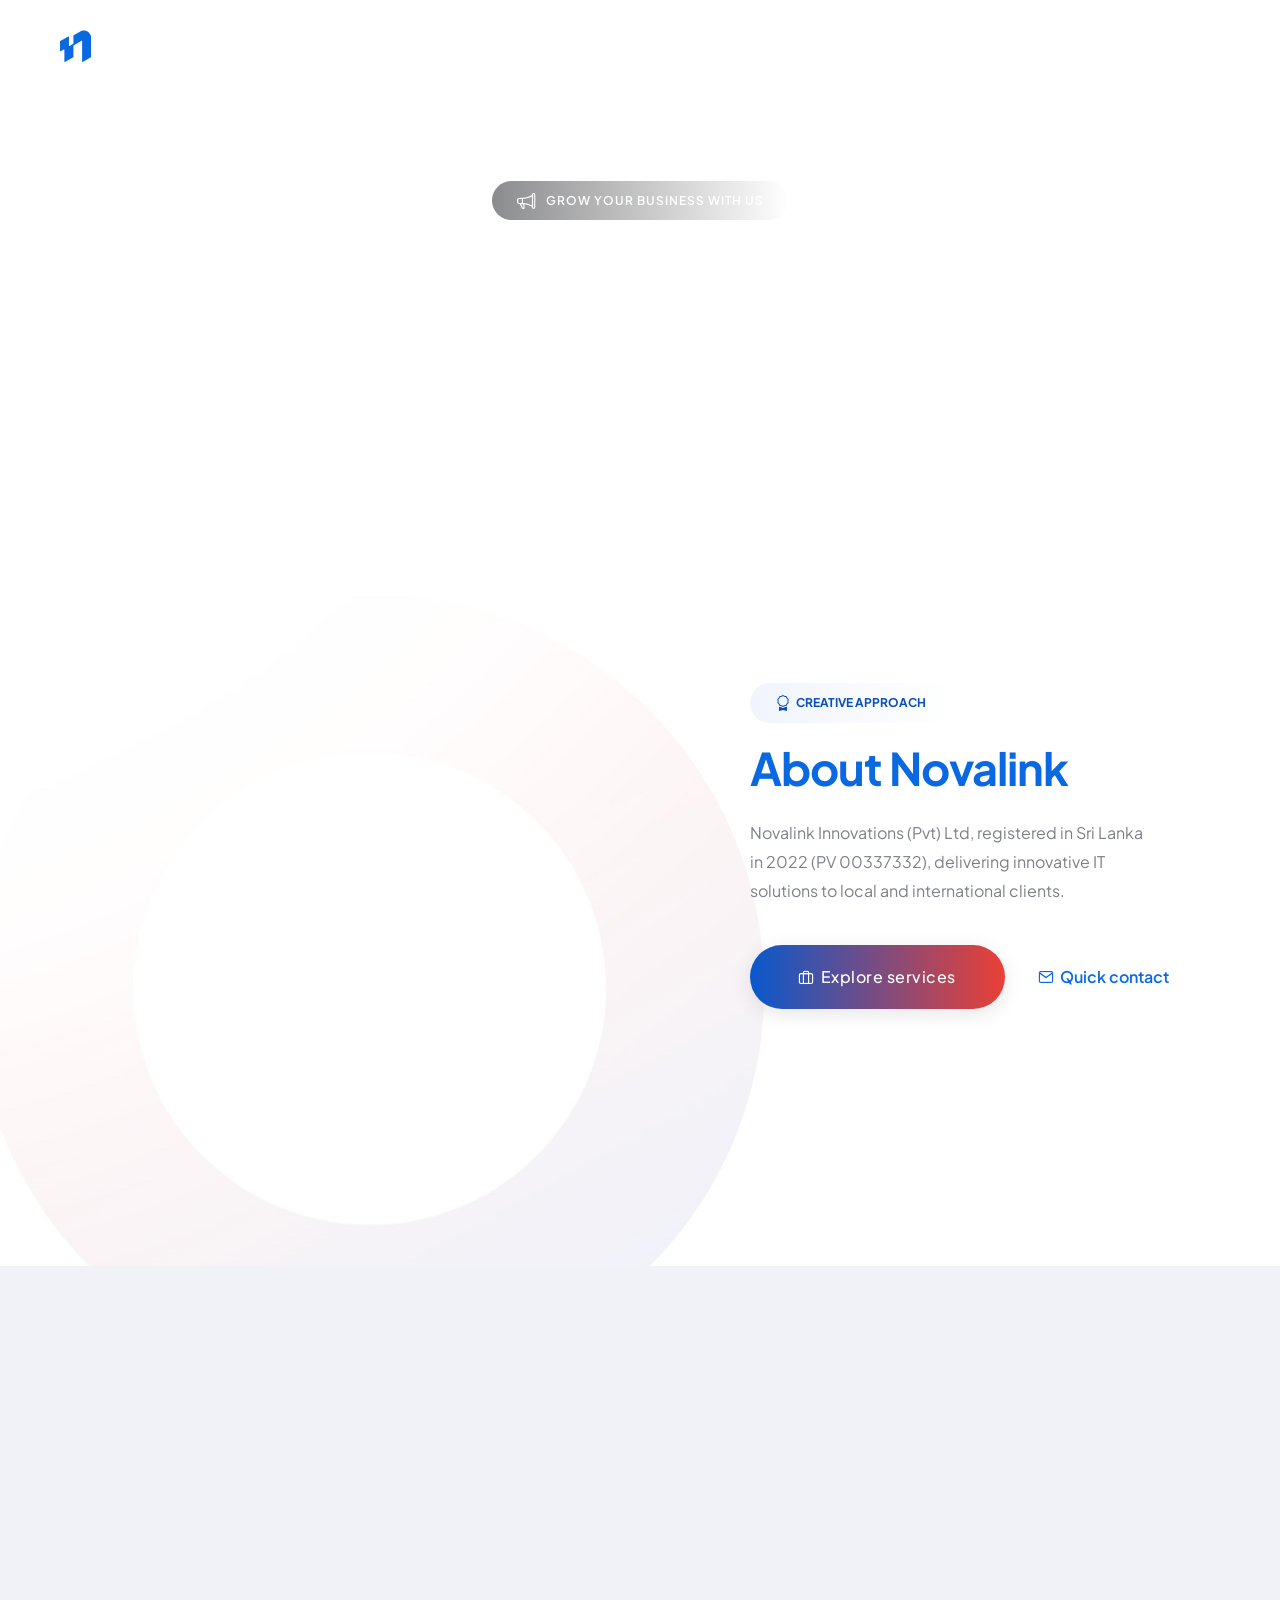
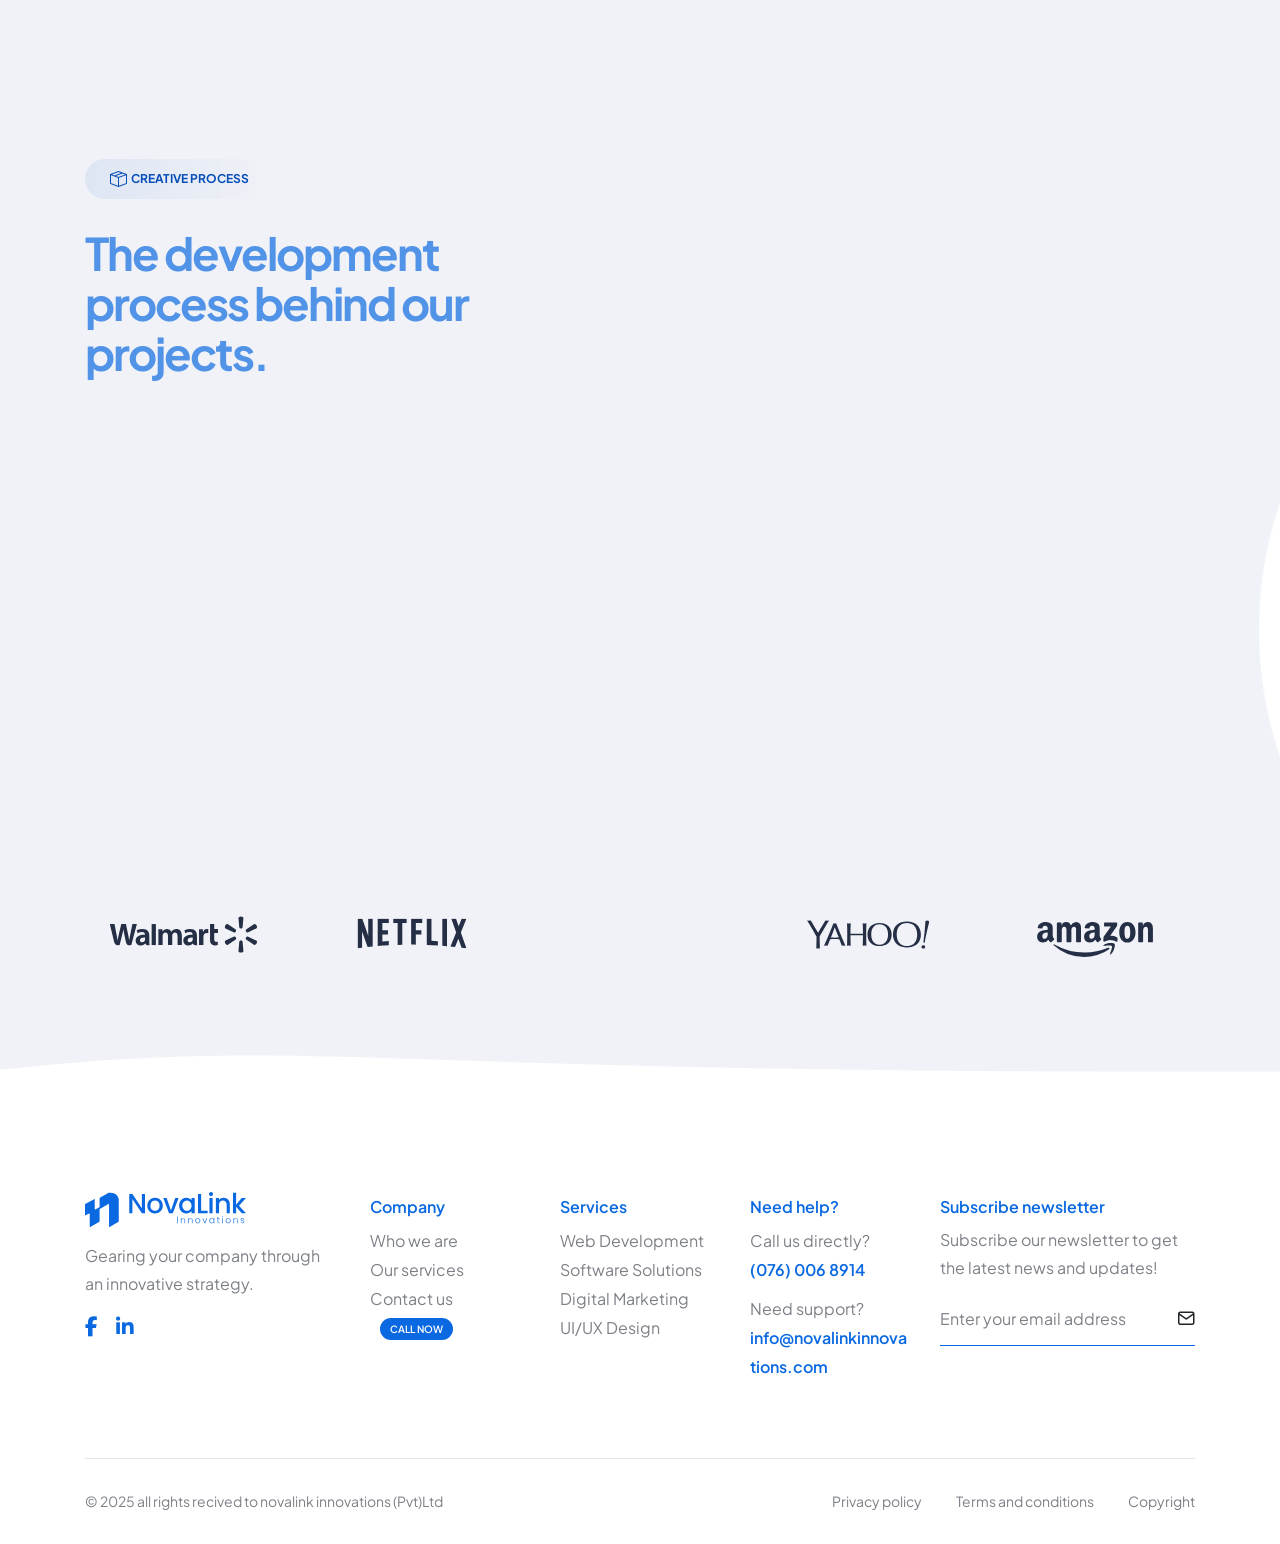
==== commit 410217bc: "s s" ====
--- a/about.html
+++ b/about.html
@@ -25,7 +25,7 @@
     <link rel="stylesheet" href="demos/it-business/it-business.css" />
 </head>
 
-<body data-mobile-nav-style="full-screen-menu" data-mobile-nav-bg-color="#252840">
+<body data-mobile-nav-style="full-screen-menu" data-mobile-nav-bg-color="#0A69E1">
     <!-- start header -->
     <header>
         <!-- start navigation -->
--- a/demos/it-business/it-business.css
+++ b/demos/it-business/it-business.css
@@ -3,179 +3,234 @@
 ====================================== */
 /* font */
 @import url('https://fonts.googleapis.com/css2?family=Plus+Jakarta+Sans:wght@200;300;400;500;600;700;800&display=swap');
+
 /* variable */
-:root {     
-    --base-color: #074eb9; 
-    --dark-gray:#252840;
-    --black:#05060a;
-    --medium-gray:#7d8087;
+:root {
+    --base-color: #074eb9;
+    --dark-gray: #0A69E1;
+    --black: #05060a;
+    --medium-gray: #7d8087;
     --very-light-gray: #f0f2f8;
     --primary-font: 'Plus Jakarta Sans', sans-serif;
 }
+
 /* reset */
-body{
+body {
     line-height: 29px;
 }
+
 /* header */
 header .navbar-brand img {
     max-height: 32px;
-} 
+}
+
 .navbar .navbar-nav .nav-link {
     font-size: 17px;
 }
+
 header .btn.btn-rounded.btn-large {
-    padding:10px 26px;
+    padding: 10px 26px;
     font-size: 13px;
     font-weight: 500;
 }
+
 .sticky .header-transparent .header-button .btn {
     color: var(--dark-gray);
     border-color: var(--extra-medium-gray);
 }
+
 .sticky .header-transparent .header-button .btn:hover {
     border-color: var(--dark-gray);
     color: var(--white);
-    background:  var(--dark-gray);
-}
+    background: var(--dark-gray);
+}
+
 header.sticky.sticky-active [data-header-hover="light"] .widget-text i {
     color: var(--white);
 }
+
 /* accordion style 02 */
 .navbar .navbar-nav .dropdown.dropdown-with-icon-style02 .dropdown-menu {
     background-color: var(--dark-gray);
 }
+
 .navbar .navbar-nav .dropdown.dropdown-with-icon-style02 .dropdown-menu li a {
     border-bottom: 1px solid rgba(255, 255, 255, 0.1);
     color: var(--white);
 }
+
 .navbar .navbar-nav .dropdown.dropdown-with-icon-style02 .dropdown-menu li:hover a,
-.navbar .navbar-nav .dropdown.dropdown-with-icon-style02 .dropdown-menu li.active a{
+.navbar .navbar-nav .dropdown.dropdown-with-icon-style02 .dropdown-menu li.active a {
     opacity: .5;
 }
+
 /* btn */
-[class*=btn-transparent], [class*=" btn-transparent"] {
+[class*=btn-transparent],
+[class*=" btn-transparent"] {
     font-weight: 500;
 }
+
 .btn {
     text-transform: none;
     font-family: var(--primary-font);
 }
-.btn.btn-switch-text.btn-extra-large > span {
+
+.btn.btn-switch-text.btn-extra-large>span {
     padding: 19px 40px;
 }
+
 .btn-gradient-purple-pink {
     background-image: linear-gradient(to right, #0b58cb, #e94037, #0b58cb);
     background-size: 200% auto;
     color: var(--white);
 }
+
 /* bg gradient color */
-.bg-gradient-dark-gray-transparent { 
+.bg-gradient-dark-gray-transparent {
     background: -webkit-linear-gradient(right, rgba(24, 25, 28, .5), rgba(255, 255, 255, 0.0));
     background: linear-gradient(to right, rgba(24, 25, 28, .5), rgba(255, 255, 255, 0.0));
 }
+
 .bg-gradient-very-light-gray-transparent {
     background: -webkit-linear-gradient(right, rgba(240, 244, 253, 1.0), rgba(255, 255, 255, 0.0));
     background: linear-gradient(to right, rgba(240, 244, 253, 1.0), rgba(255, 255, 255, 0.0));
 }
+
 .bg-gradient-flamingo-red-transparent {
     background: -webkit-linear-gradient(right, rgba(243, 69, 59, 1.0), rgba(255, 255, 255, 0.0));
     background: linear-gradient(to right, rgba(243, 69, 59, 1.0) 10%, rgba(255, 255, 255, 0.0) 95%);
 }
+
 .bg-gradient-base-color-transparent {
     background: -webkit-linear-gradient(right, rgba(15, 89, 201, 1.0), rgba(255, 255, 255, 0.0));
     background: linear-gradient(to right, rgba(15, 89, 201, 1.0) 10%, rgba(255, 255, 255, 0.0) 95%);
 }
+
 .bg-gradient-light-gray-transparent {
     background: -webkit-linear-gradient(right, rgba(222, 230, 244, 1.0), rgba(255, 255, 255, 0.0));
     background: linear-gradient(to right, rgba(222, 230, 244, 1.0), rgba(255, 255, 255, 0.0));
 }
+
 .bg-midnight-blue {
     background-color: #1e2033;
 }
+
 /* text */
 .text-flamingo {
     color: #e55b53;
 }
+
 .text-gradient-orange-sky-blue {
     background-image: linear-gradient(to right, #5e70f3, #6170f1, #8074dc, #b87bb6, #ec8192);
     -webkit-background-clip: text;
     -webkit-text-fill-color: transparent;
 }
-.h1, .h2, .h3, .h4, .h5, .h6, h1, h2, h3, h4, h5, h6 {
+
+.h1,
+.h2,
+.h3,
+.h4,
+.h5,
+.h6,
+h1,
+h2,
+h3,
+h4,
+h5,
+h6 {
     margin-bottom: 25px;
 }
+
 /* portfolio filter */
 .portfolio-filter li {
     padding: 0 18px;
     line-height: 24px;
 }
-/* blog */ 
+
+/* blog */
 .categories-btn {
     font-size: 11px;
 }
+
 /* page title */
 .page-title-extra-large h1 {
     font-size: 4rem;
     line-height: 4rem;
 }
+
 .page-title-extra-large h2 {
     font-size: 17px;
     line-height: 28px;
     margin: 0 auto;
 }
+
 .process-step-style-05 .progress-step-separator {
     bottom: -10px;
     height: 100%;
     z-index: -1;
 }
+
 /* height */
 .h-72px {
     height: 72px !important;
 }
+
 #map {
     height: 650px;
     border-radius: 6px 0 0 6px;
 }
+
 /* margin top */
 .mt-minus-50px {
     margin-top: -50px;
 }
+
 /* line-height */
 .lh-200 {
     line-height: 12.5rem;
 }
+
 /* bottom */
 .bottom-auto {
     bottom: auto;
 }
+
 /* footer */
 footer .footer-logo img {
     max-height: 35px;
 }
+
 footer ul li {
     margin-bottom: 0;
 }
-.footer-light a:hover, .footer-navbar li a:hover {
+
+.footer-light a:hover,
+.footer-navbar li a:hover {
     color: var(--dark-gray);
 }
+
 @media (max-width: 1299px) {
     .navbar .navbar-nav .nav-link {
         font-size: 16px;
     }
+
     header .btn.btn-rounded.btn-large {
         padding: 10px 15px;
-        font-size: 12px; 
-    }
-}
+        font-size: 12px;
+    }
+}
+
 @media (max-width: 1199px) {
     .navbar .navbar-nav .nav-link {
         font-size: 15px;
     }
+
     header .btn.btn-rounded.btn-large {
         padding: 10px 10px;
-        font-size: 11px; 
-    }
-}
+        font-size: 11px;
+    }
+}
+
 @media (max-width: 991px) {
     .navbar .navbar-nav .dropdown.dropdown-with-icon-style02 .dropdown-menu {
         width: calc(100% + 30px) !important;
@@ -184,12 +239,15 @@
         margin-bottom: 0;
         margin-right: -15px;
     }
+
     .navbar .navbar-nav .dropdown.dropdown-with-icon-style02 .dropdown-menu li:last-child a {
         padding-bottom: 17px;
     }
+
     [data-mobile-nav-style=full-screen-menu] .navbar-full-screen-menu-inner .navbar-nav .dropdown.dropdown-with-icon-style02 .dropdown-menu li a i {
         font-size: 19px;
     }
+
     header .btn.btn-rounded.btn-large {
         color: var(--dark-gray);
         border-color: var(--extra-medium-gray);
@@ -197,6 +255,7 @@
         font-size: 13px;
     }
 }
+
 @media (max-width: 767px) {
     .portfolio-filter li {
         padding: 0;
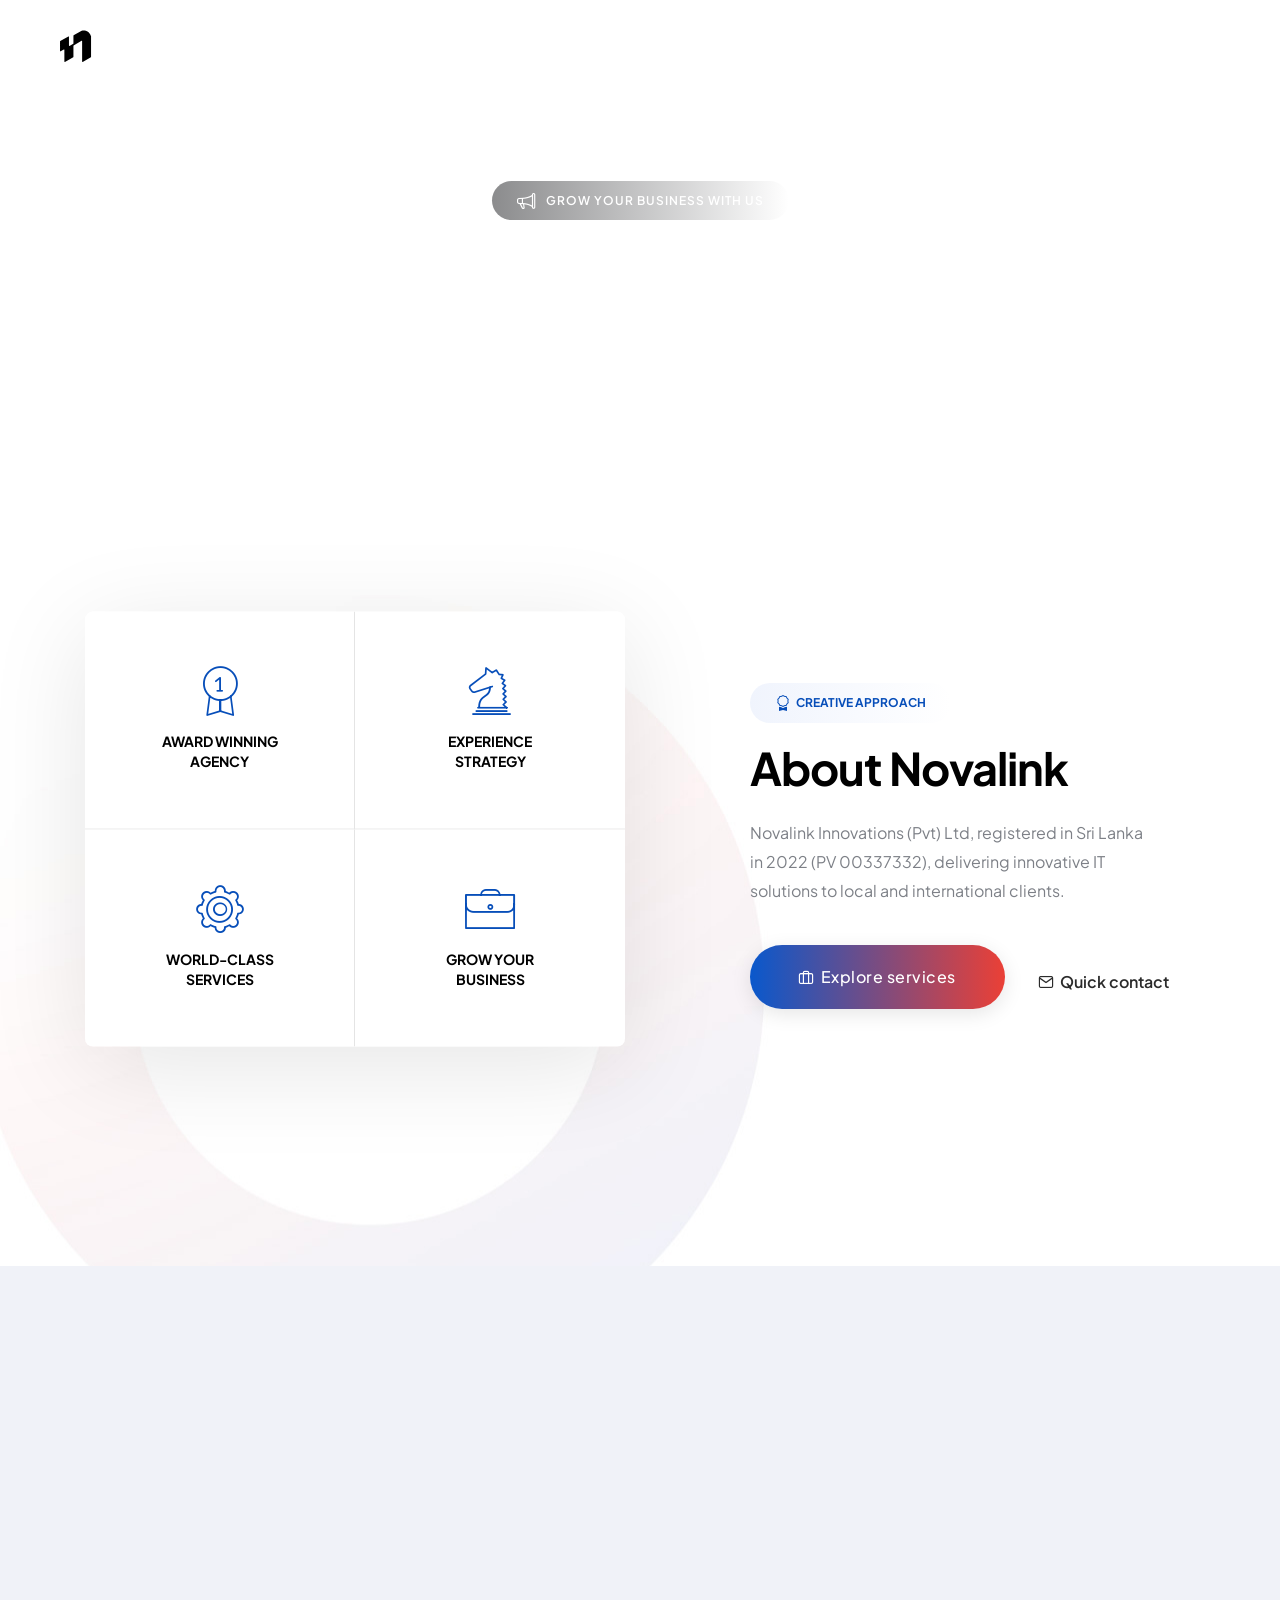
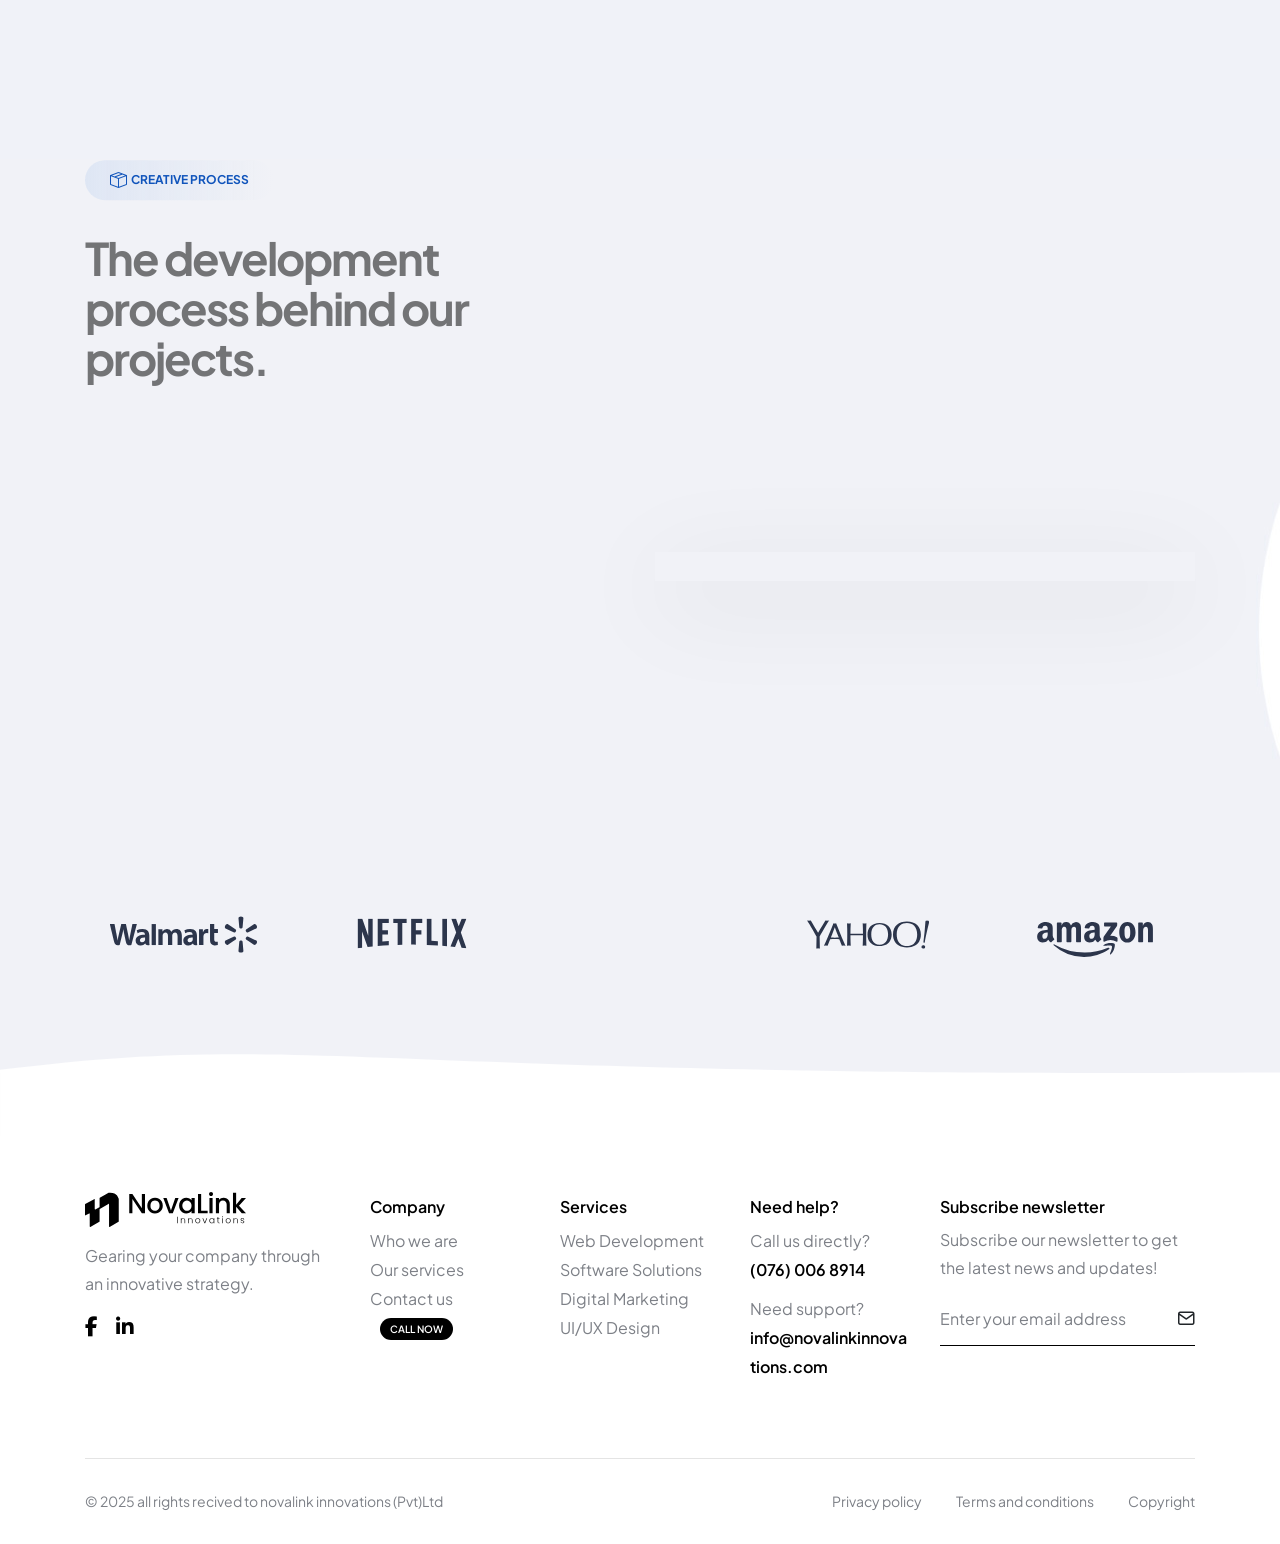
==== commit 662bfee1: "w w" ====
--- a/about.html
+++ b/about.html
@@ -25,7 +25,7 @@
     <link rel="stylesheet" href="demos/it-business/it-business.css" />
 </head>
 
-<body data-mobile-nav-style="full-screen-menu" data-mobile-nav-bg-color="#0A69E1">
+<body data-mobile-nav-style="full-screen-menu" data-mobile-nav-bg-color="#000000">
     <!-- start header -->
     <header>
         <!-- start navigation -->
@@ -510,7 +510,7 @@
                 <div class="col-6 col-xl-2 col-lg-3 col-md-3 col-sm-4 xs-mb-30px order-sm-5 order-lg-4">
                     <span class="fw-600 d-block text-dark-gray mb-5px">Need help?</span>
                     <span>Call us directly?</span>
-                    <span class="d-block mb-10px"><a class="text-dark-gray fw-600" href="tel:0760068914">(076) 006
+                    <span class="d-block mb-10px"><a class="text-dark-gray fw-600" href="tel:0450679814">(076) 006
                             8914</a></span>
                     <span>Need support?</span>
                     <a href="mailto:info@novalinkinnovations.com"
--- a/demos/it-business/it-business.css
+++ b/demos/it-business/it-business.css
@@ -7,7 +7,7 @@
 /* variable */
 :root {
     --base-color: #074eb9;
-    --dark-gray: #0A69E1;
+    --dark-gray: #000000;
     --black: #05060a;
     --medium-gray: #7d8087;
     --very-light-gray: #f0f2f8;
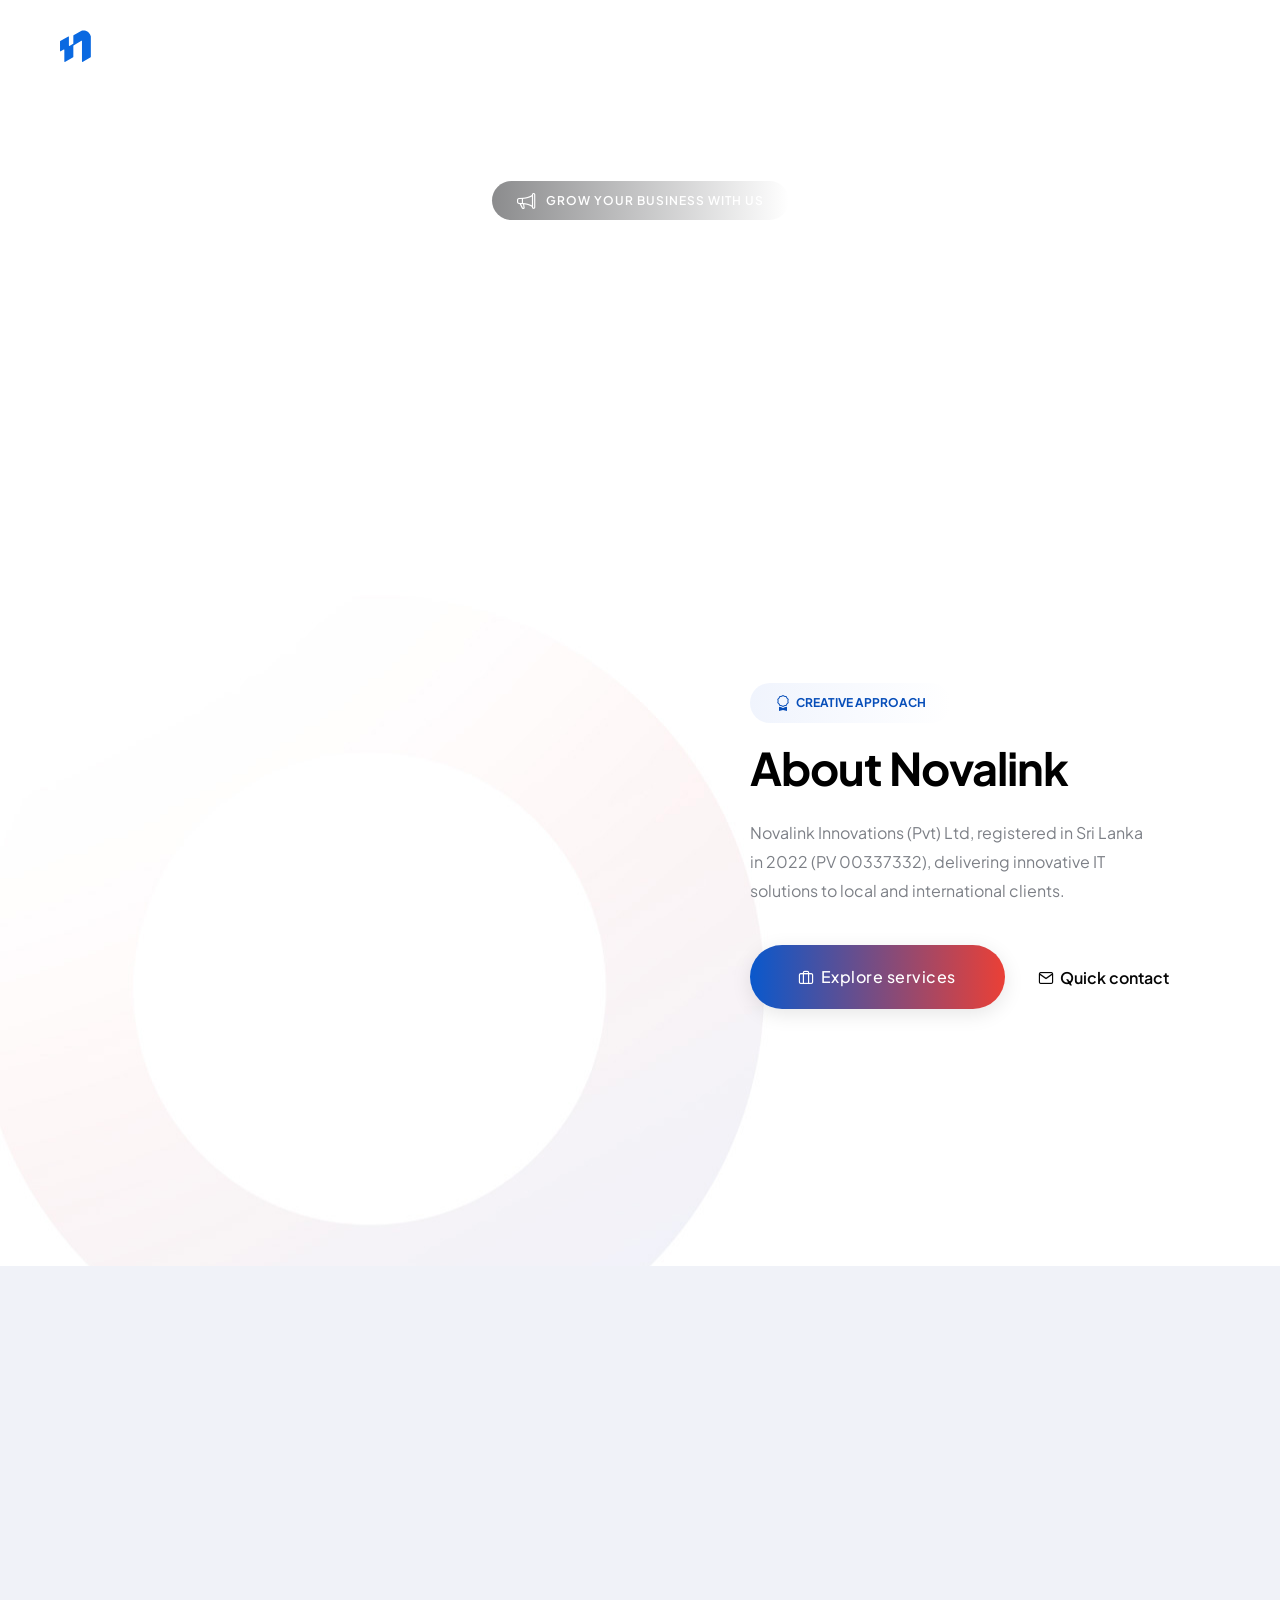
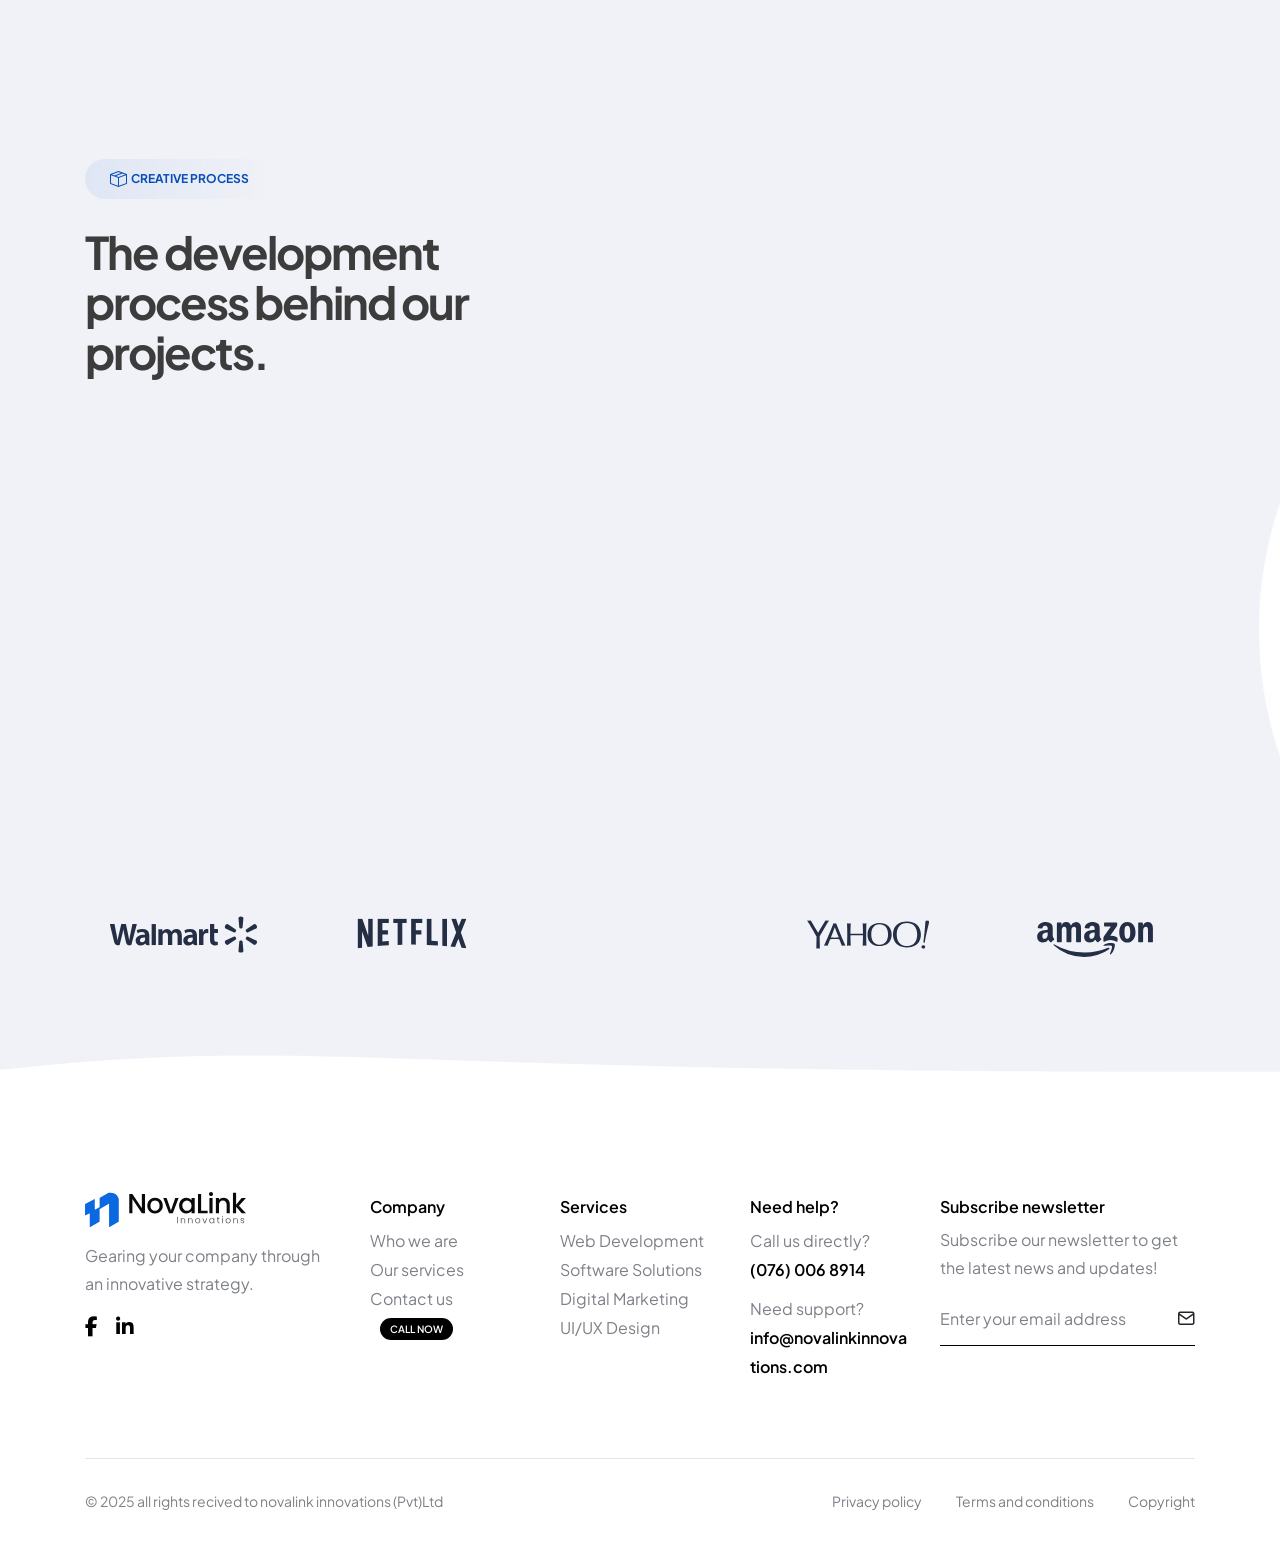
==== commit d858b2dc: "d d" ====
--- a/about.html
+++ b/about.html
@@ -1,581 +1,579 @@
-﻿<!doctype html>
-<html class="no-js" lang="en">
-
-<head>
-    <title>Novalink Innovations is a leading IT outsourcing company in Sri Lanka</title>
-    <meta charset="utf-8">
-    <meta http-equiv="X-UA-Compatible" content="IE=edge" />
-    <meta name="author" content="ThemeZaa">
-    <meta name="viewport" content="width=device-width,initial-scale=1.0" />
-    <meta name="description"
-        content="Elevate your online presence with Crafto - a modern, versatile, multipurpose Bootstrap 5 responsive HTML5, SCSS template using highly creative 52+ ready demos.">
-    <!-- favicon icon -->
-    <link rel="shortcut icon" href="assets /favicon.svg">
-    <link rel="apple-touch-icon" href="images/apple-touch-icon-57x57.png">
-    <link rel="apple-touch-icon" sizes="72x72" href="images/apple-touch-icon-72x72.png">
-    <link rel="apple-touch-icon" sizes="114x114" href="images/apple-touch-icon-114x114.png">
-    <!-- google fonts preconnect -->
-    <link rel="preconnect" href="https://fonts.googleapis.com" crossorigin>
-    <link rel="preconnect" href="https://fonts.gstatic.com" crossorigin>
-    <!-- style sheets and font icons -->
-    <link rel="stylesheet" href="css/vendors.min.css" />
-    <link rel="stylesheet" href="css/icon.min.css" />
-    <link rel="stylesheet" href="css/style.css" />
-    <link rel="stylesheet" href="css/responsive.css" />
-    <link rel="stylesheet" href="demos/it-business/it-business.css" />
-</head>
-
-<body data-mobile-nav-style="full-screen-menu" data-mobile-nav-bg-color="#000000">
-    <!-- start header -->
-    <header>
-        <!-- start navigation -->
-        <nav class="navbar navbar-expand-lg header-transparent bg-transparent header-reverse glass-effect"
-            data-header-hover="light">
-            <div class="container-fluid">
-                <div class="col-auto col-xxl-3 col-lg-2 me-lg-0 me-auto">
-                    <a class="navbar-brand" href="index.html">
-                        <img src="assets /logo.svg" data-at2x="assets /logo.svg" alt="" class="default-logo">
-                        <img src="assets /blacklogo.svg" data-at2x="assets /blacklogo.svg" alt="" class="alt-logo">
-                        <img src="assets /blacklogo.svg" data-at2x="assets /blacklogo.svg" alt="" class="mobile-logo">
-                    </a>
-                </div>
-                <div class="col-auto col-xxl-6 col-lg-8 menu-order position-static">
-                    <button class="navbar-toggler float-start" type="button" data-bs-toggle="collapse"
-                        data-bs-target="#navbarNav" aria-controls="navbarNav" aria-label="Toggle navigation">
-                        <span class="navbar-toggler-line"></span>
-                        <span class="navbar-toggler-line"></span>
-                        <span class="navbar-toggler-line"></span>
-                        <span class="navbar-toggler-line"></span>
-                    </button>
-                    <div class="collapse navbar-collapse justify-content-center" id="navbarNav">
-                        <ul class="navbar-nav">
-                            <li class="nav-item"><a href="index.html" class="nav-link">Home</a></li>
-                            <li class="nav-item"><a href="about.html" class="nav-link">About</a></li>
-                            <li class="nav-item dropdown dropdown-with-icon-style02">
-                                <a href="services.html" class="nav-link">Services</a>
-                                <i class="fa-solid fa-angle-down dropdown-toggle" id="navbarDropdownMenuLink"
-                                    role="button" data-bs-toggle="dropdown" aria-expanded="false"></i>
-                                <ul class="dropdown-menu" aria-labelledby="navbarDropdownMenuLink">
-                                    <li><a href="demo-it-business-services-details.html"><i
-                                                class="bi bi-briefcase"></i>Data analytics</a></li>
-                                    <li><a href="demo-it-business-services-details.html"><i
-                                                class="bi bi-clipboard-data"></i>Finance consulting</a></li>
-                                    <li><a href="demo-it-business-services-details.html"><i
-                                                class="bi bi-peace"></i>Technology innovation</a></li>
-                                    <li><a href="demo-it-business-services-details.html"><i
-                                                class="bi bi-bar-chart-line"></i>Digital commerce</a></li>
-                                    <li><a href="demo-it-business-services-details.html"><i
-                                                class="bi bi-send-check"></i>Artificial intelligence</a></li>
-                                    <li><a href="demo-it-business-services-details.html"><i
-                                                class="bi bi-globe2"></i>Cloud computing</a></li>
-                                </ul>
-                            </li>
-                            <li class="nav-item"><a href="demo-it-business-case-studies.html" class="nav-link">Case
-                                    studies</a></li>
-                            <li class="nav-item"><a href="demo-it-business-blog.html" class="nav-link">Blog</a></li>
-                            <li class="nav-item"><a href="contact.html" class="nav-link">Contact</a>
-                            </li>
-                        </ul>
-                    </div>
-                </div>
-                <div class="col-auto col-xxl-3 col-lg-2 text-end d-none d-sm-flex">
-                    <div class="header-icon">
-                        <div class="header-button"><a href="contact.html"
-                                class="btn btn-large btn-transparent-white-light btn-rounded text-transform-none border-1">Start
-                                a project<i class="fa-solid fa-arrow-right"></i></a></div>
-                    </div>
-                </div>
-            </div>
-        </nav>
-        <!-- end navigation -->
-    </header>
-    <!-- end header -->
-    <!-- start page title -->
-    <section class="pt-0 cover-background ipad-top-space-margin sm-pb-0"
-        style="background-image:url('https://placehold.co/1920x610');">
-        <div class="shape-image-animation p-0 w-100 d-none d-md-block">
-            <svg xmlns="http://www.w3.org/2000/svg" widht="3000" height="400" viewBox="0 180 2500 200" fill="#ffffff">
-                <path class="st1" d="M 0 250 C 1200 400 1200 50 3000 250 L 3000 550 L 0 550 L 0 250">
-                    <animate attributeName="d" dur="5s" values="M 0 250 C 1200 400 1200 50 3000 250 L 3000 550 L 0 550 L 0 250;
-                            M 0 250 C 400 50 400 400 3000 250 L 3000 550 L 0 550 L 0 250;
-                            M 0 250 C 1200 400 1200 50 3000 250 L 3000 550 L 0 550 L 0 250" repeatCount="indefinite" />
-                </path>
-            </svg>
-        </div>
-        <div class="container">
-            <div class="row align-items-center justify-content-center h-500px sm-h-300px">
-                <div class="col-12 col-lg-6 col-md-10 position-relative text-center page-title-extra-large d-flex flex-wrap flex-column align-items-center justify-content-center"
-                    data-anime='{ "el": "childs", "translateY": [30, 0], "opacity": [0,1], "duration": 600, "delay": 0, "staggervalue": 300, "easing": "easeOutQuad" }'>
-                    <span
-                        class="ps-25px pe-25px pt-5px pb-5px mb-15px text-uppercase text-white fs-12 ls-1px fw-600 border-radius-100px bg-gradient-dark-gray-transparent d-flex"><i
-                            class="bi bi-megaphone text-white icon-small me-10px"></i>Grow your business with us</span>
-                    <h1 class="mb-20px text-white fw-600 ls-minus-1px">About Novalink</h1>
-                </div>
-            </div>
-        </div>
-    </section>
-    <!-- end page title -->
-    <!-- start section -->
-    <section class="position-relative pt-3 sm-pt-50px overlap-height background-no-repeat background-position-left-top"
-        style="background-image: url('images/demo-it-business-about-bg.jpg')">
-        <div class="container overlap-gap-section">
-            <div class="row align-items-center mb-6">
-                <div class="col-lg-6 md-mb-50px">
-                    <div class="d-flex flex-column box-shadow-quadruple-large border-radius-8px overflow-hidden"
-                        data-anime='{ "translateY": [0, 0], "perspective": [1200,1200], "scale": [1.1, 1], "rotateX": [50, 0], "opacity": [0,0.7], "duration": 800, "delay": 200, "staggervalue": 300, "easing": "easeOutQuad" }'
-                        data-shadow-animation="true" data-bottom-top="transform: translateY(50px)"
-                        data-top-bottom="transform: translateY(-50px)">
-                        <div class="row row-cols-1 row-cols-sm-2 justify-content-center m-0">
-                            <div
-                                class="col p-10 lg-p-8 text-center border-bottom border-end xs-border-end-0 border-color-extra-medium-gray bg-white text-center last-paragraph-no-margin">
-                                <i class="line-icon-Medal-2 icon-extra-large text-base-color mb-15px d-block"></i>
-                                <span class="fs-14 fw-700 text-dark-gray text-uppercase lh-20 d-inline-block">Award
-                                    winning<br>agency</span>
-                            </div>
-                            <div
-                                class="col p-10 lg-p-8 text-center border-bottom border-color-extra-medium-gray bg-white text-center last-paragraph-no-margin">
-                                <i class="line-icon-Knight icon-extra-large text-base-color mb-15px d-block"></i>
-                                <span
-                                    class="fs-14 fw-700 text-dark-gray text-uppercase lh-20 d-inline-block">Experience<br>strategy</span>
-                            </div>
-                            <div
-                                class="col p-10 lg-p-8 text-center border-end xs-border-end-0 xs-border-bottom border-color-extra-medium-gray bg-white text-center last-paragraph-no-margin">
-                                <i class="line-icon-Gear icon-extra-large text-base-color mb-15px d-block"></i>
-                                <span
-                                    class="fs-14 fw-700 text-dark-gray text-uppercase lh-20 d-inline-block">World-class<br>services</span>
-                            </div>
-                            <div class="col p-10 lg-p-8 text-center bg-white text-center last-paragraph-no-margin">
-                                <i class="line-icon-Management icon-extra-large text-base-color mb-15px d-block"></i>
-                                <span class="fs-14 fw-700 text-dark-gray text-uppercase lh-20 d-inline-block">Grow
-                                    your<br>business</span>
-                            </div>
-                        </div>
-                    </div>
-                </div>
-                <div class="col-xl-5 offset-xl-1 col-lg-6"
-                    data-anime='{ "el": "childs", "translateY": [30, 0], "opacity": [0,1], "duration": 600, "delay": 0, "staggervalue": 300, "easing": "easeOutQuad" }'>
-                    <span
-                        class="ps-25px pe-25px mb-20px text-uppercase text-base-color fs-12 lh-40 fw-700 border-radius-100px bg-gradient-very-light-gray-transparent d-inline-flex"><i
-                            class="bi bi-award fs-16 me-5px"></i>Creative approach</span>
-                    <h3 class="text-dark-gray fw-700 ls-minus-1px md-w-80 sm-w-100">About Novalink
-                    </h3>
-                    <div class="mb-40px sm-mb-30px">
-                        <!-- start features box item -->
-                        <p class="mb-35px w-90 lg-w-100 sm-mb-25px">Novalink Innovations (Pvt) Ltd, registered in Sri
-                            Lanka in 2022 (PV 00337332), delivering innovative IT solutions to local and international
-                            clients.</p>
-                        <!-- end features box item -->
-                    </div>
-                    <a href="#"
-                        class="btn btn-extra-large btn-gradient-purple-pink btn-hover-animation-switch btn-rounded btn-box-shadow btn-icon-left me-30px">
-                        <span>
-                            <span class="btn-text">Explore services</span>
-                            <span class="btn-icon"><i class="feather icon-feather-briefcase"></i></span>
-                            <span class="btn-icon"><i class="feather icon-feather-briefcase"></i></span>
-                        </span>
-                    </a>
-                    <a href="#"
-                        class="btn btn-link btn-hover-animation-switch btn-extra-large text-dark-gray btn-icon-left align-middle fw-600 p-0 xs-mt-20px xs-mb-20px">
-                        <span>
-                            <span class="btn-text">Quick contact</span>
-                            <span class="btn-icon"><i class="feather icon-feather-mail"></i></span>
-                            <span class="btn-icon"><i class="feather icon-feather-mail"></i></span>
-                        </span>
-                    </a>
-                </div>
-            </div>
-            <div class="row">
-                <div class="col-12 text-center"
-                    data-anime='{ "translateY": [30, 0], "opacity": [0,1], "duration": 600, "delay": 0, "staggervalue": 300, "easing": "easeOutQuad" }'>
-                    <i
-                        class="bi bi-envelope text-dark-gray d-inline-block align-middle icon-extra-medium me-10px md-m-5px"></i>
-                    <div class="fs-18 text-dark-gray d-inline-block align-middle fw-500">Save your precious time and
-                        effort spent for finding a solution. <a href="contact.html"
-                            class="text-dark-gray text-decoration-line-bottom fw-700">Contact us now</a></div>
-                </div>
-            </div>
-        </div>
-    </section>
-    <!-- end section -->
-    <!-- start section -->
-    <section class="bg-very-light-gray">
-        <div class="container-fluid overlap-section">
-            <div class="row overflow-hidden">
-                <div class="col-12 col-md-12">
-                    <div
-                        class="outside-box-right-15 outside-box-left-15 sm-outside-box-left-40 sm-outside-box-right-40">
-                        <div class="swiper view-cursor magic-cursor"
-                            data-slider-options='{ "slidesPerView": 1, "spaceBetween": 30, "loop": true, "autoplay": { "delay": 2000, "disableOnInteraction": false },  "pagination": { "el": ".swiper-line-pagination", "clickable": true }, "navigation": { "nextEl": ".slider-three-slide-next", "prevEl": ".slider-three-slide-prev" }, "keyboard": { "enabled": true, "onlyInViewport": true }, "breakpoints": { "992": { "slidesPerView": 6 }, "768": { "slidesPerView": 3 }, "320": { "slidesPerView": 3 } }, "effect": "slide" }'>
-                            <div class="swiper-wrapper align-items-center">
-                                <!-- start slider item -->
-                                <div class="swiper-slide">
-                                    <img src="https://placehold.co/500x500" class="border-radius-6px" alt="">
-                                </div>
-                                <!-- end slider item -->
-                                <!-- start slider item -->
-                                <div class="swiper-slide">
-                                    <img src="https://placehold.co/500x390" class="border-radius-6px" alt="">
-                                </div>
-                                <!-- end slider item -->
-                                <!-- start slider item -->
-                                <div class="swiper-slide">
-                                    <img src="https://placehold.co/500x500" class="border-radius-6px" alt="">
-                                </div>
-                                <!-- end slider item -->
-                                <!-- start slider item -->
-                                <div class="swiper-slide">
-                                    <img src="https://placehold.co/500x390" class="border-radius-6px" alt="">
-                                </div>
-                                <!-- end slider item -->
-                                <!-- start slider item -->
-                                <div class="swiper-slide">
-                                    <img src="https://placehold.co/500x500" class="border-radius-6px" alt="">
-                                </div>
-                                <!-- end slider item -->
-                                <!-- start slider item -->
-                                <div class="swiper-slide">
-                                    <img src="https://placehold.co/500x390" class="border-radius-6px" alt="">
-                                </div>
-                                <!-- end slider item -->
-                                <!-- start slider item -->
-                                <div class="swiper-slide">
-                                    <img src="https://placehold.co/500x500" class="border-radius-6px" alt="">
-                                </div>
-                                <!-- end slider item -->
-                                <!-- start slider item -->
-                                <div class="swiper-slide">
-                                    <img src="https://placehold.co/500x390" class="border-radius-6px" alt="">
-                                </div>
-                                <!-- end slider item -->
-                                <!-- start slider item -->
-                                <div class="swiper-slide">
-                                    <img src="https://placehold.co/500x500" class="border-radius-6px" alt="">
-                                </div>
-                                <!-- end slider item -->
-                                <!-- start slider item -->
-                                <div class="swiper-slide">
-                                    <img src="https://placehold.co/500x390" class="border-radius-6px" alt="">
-                                </div>
-                                <!-- end slider item -->
-                                <!-- start slider item -->
-                                <div class="swiper-slide">
-                                    <img src="https://placehold.co/500x500" class="border-radius-6px" alt="">
-                                </div>
-                                <!-- end slider item -->
-                                <!-- start slider item -->
-                                <div class="swiper-slide">
-                                    <img src="https://placehold.co/500x390" class="border-radius-6px" alt="">
-                                </div>
-                                <!-- end slider item -->
-                            </div>
-                        </div>
-                    </div>
-                </div>
-            </div>
-        </div>
-    </section>
-    <!-- end section -->
-    <!-- start section -->
-    <section class="pt-0 bg-very-light-gray">
-        <div class="container">
-            <div class="row row-cols-1 row-cols-lg-4 row-cols-md-2 counter-style-04"
-                data-anime='{ "el": "childs", "translateX": [30, 0], "opacity": [0,1], "duration": 600, "delay":0, "staggervalue": 300, "easing": "easeOutQuad" }'>
-                <!-- start counter item -->
-                <div class="col last-paragraph-no-margin md-mb-50px text-center text-md-start">
-                    <span class="fs-18 fw-600 d-block mb-5px text-dark-gray">Days of experience.</span>
-                    <p class="w-90 lg-w-100 sm-ps-15 sm-pe-15">Delivering reliable and innovative IT solutions with
-                        proven expertise.
-                    </p>
-                    <div class="separator-line-1px bg-dark-gray w-90 mt-25px mb-25px opacity-2 sm-w-100"></div>
-                    <h3 class="vertical-counter d-inline-flex alt-font text-dark-gray fw-800 ls-minus-2px mb-0"
-                        data-text="+" data-to="05"></h3>
-                </div>
-                <!-- end counter item -->
-                <!-- start counter item -->
-                <div class="col last-paragraph-no-margin md-mb-50px text-center text-md-start">
-                    <span class="fs-18 fw-600 d-block mb-5px text-dark-gray">Valuable happy clients.</span>
-                    <p class="w-90 lg-w-100 sm-ps-15 sm-pe-15">Trusted by local and international businesses for quality
-                        technology services.</p>
-                    <div class="separator-line-1px bg-dark-gray w-90 mt-25px mb-25px opacity-2 sm-w-100"></div>
-                    <h3 class="vertical-counter d-inline-flex alt-font text-dark-gray fw-800 ls-minus-2px mb-0"
-                        data-text="+" data-to="12"></h3>
-                </div>
-                <!-- end counter item -->
-                <!-- start counter item -->
-                <div class="col last-paragraph-no-margin sm-mb-50px text-center text-md-start">
-                    <span class="fs-18 fw-600 d-block mb-5px text-dark-gray">Presence in countries.</span>
-                    <p class="w-90 lg-w-100 sm-ps-15 sm-pe-15">Serving clients across multiple regions with global
-                        digital solutions.
-                    </p>
-                    <div class="separator-line-1px bg-dark-gray w-90 mt-25px mb-25px opacity-2 sm-w-100"></div>
-                    <h3 class="vertical-counter d-inline-flex alt-font text-dark-gray fw-800 ls-minus-2px mb-0"
-                        data-text="+" data-to="05"></h3>
-                </div>
-                <!-- end counter item -->
-                <!-- start counter item -->
-                <div class="col last-paragraph-no-margin text-center text-md-start">
-                    <span class="fs-18 fw-600 d-block mb-5px text-dark-gray">Worldwide projects.</span>
-                    <p class="w-90 lg-w-100 sm-ps-15 sm-pe-15">Successfully completed diverse software and web
-                        development projects.</p>
-                    <div class="separator-line-1px bg-dark-gray w-90 mt-25px mb-25px opacity-2 sm-w-100"></div>
-                    <h3 class="vertical-counter d-inline-flex alt-font text-dark-gray fw-800 ls-minus-2px mb-0"
-                        data-text="+" data-to="37"></h3>
-                </div>
-                <!-- end counter item -->
-            </div>
-        </div>
-    </section>
-    <!-- end section -->
-    <!-- start section -->
-    <section class="bg-very-light-gray pt-0 background-no-repeat background-position-left-top position-relative"
-        style="background-image: url('images/demo-it-business-about-bg2.jpg')">
-        <div class="container">
-            <div class="row align-items-center justify-content-center mb-7">
-                <div class="col-xl-5 col-lg-6 mb-30px"
-                    data-anime='{ "el": "childs", "translateY": [30, 0], "opacity": [0,1], "duration": 600, "delay": 0, "staggervalue": 300, "easing": "easeOutQuad" }'>
-                    <span
-                        class="ps-25px pe-25px mb-20px text-uppercase text-base-color fs-12 lh-40 fw-700 border-radius-100px bg-gradient-light-gray-transparent d-inline-flex"><i
-                            class="bi bi-box-seam fs-16 me-5px"></i>Creative process</span>
-                    <h3 class="text-dark-gray fw-700 ls-minus-2px mb-50px">The development process behind our projects.
-                    </h3>
-                    <div class="row row-cols-1">
-                        <!-- start process step item -->
-                        <div class="col-12 process-step-style-05 position-relative hover-box">
-                            <div class="process-step-item d-flex">
-                                <div class="process-step-icon-wrap position-relative">
-                                    <div
-                                        class="process-step-icon d-flex justify-content-center align-items-center mx-auto rounded-circle h-60px w-60px fs-14 bg-white position-relative box-shadow-bottom will-change-transform">
-                                        <span class="number position-relative z-index-1 text-dark-gray fw-600">01</span>
-                                        <div class="box-overlay bg-dark-gray rounded-circle"></div>
-                                    </div>
-                                    <span class="progress-step-separator bg-dark-gray opacity-1"></span>
-                                </div>
-                                <div class="process-content ps-35px sm-ps-25px last-paragraph-no-margin mb-40px">
-                                    <span class="d-block fw-600 text-dark-gray fs-17 mb-5px">Requirement analysis
-                                    </span>
-                                    <p class="w-90 sm-w-100">We carefully understand business needs and define clear
-                                        technical objectives.</p>
-                                </div>
-                            </div>
-                        </div>
-                        <!-- end process step item -->
-                        <!-- start process step item -->
-                        <div class="col-12 process-step-style-05 position-relative hover-box">
-                            <div class="process-step-item d-flex">
-                                <div class="process-step-icon-wrap position-relative">
-                                    <div
-                                        class="process-step-icon d-flex justify-content-center align-items-center mx-auto rounded-circle h-60px w-60px fs-14 bg-white position-relative box-shadow-bottom will-change-transform">
-                                        <span class="number position-relative z-index-1 text-dark-gray fw-600">02</span>
-                                        <div class="box-overlay bg-dark-gray rounded-circle"></div>
-                                    </div>
-                                    <span class="progress-step-separator bg-dark-gray opacity-1"></span>
-                                </div>
-                                <div class="process-content ps-35px sm-ps-25px last-paragraph-no-margin mb-40px">
-                                    <span class="d-block fw-600 text-dark-gray fs-17 mb-5px">Design & development
-                                    </span>
-                                    <p class="w-90 sm-w-100">We design user-focused systems and build scalable, secure
-                                        solutions.</p>
-                                </div>
-                            </div>
-                        </div>
-                        <!-- end process step item -->
-                        <!-- start process step item -->
-                        <div class="col-12 process-step-style-05 position-relative hover-box">
-                            <div class="process-step-item d-flex">
-                                <div class="process-step-icon-wrap position-relative">
-                                    <div
-                                        class="process-step-icon d-flex justify-content-center align-items-center mx-auto rounded-circle h-60px w-60px fs-14 bg-white position-relative box-shadow-bottom will-change-transform">
-                                        <span class="number position-relative z-index-1 text-dark-gray fw-600">03</span>
-                                        <div class="box-overlay bg-dark-gray rounded-circle"></div>
-                                    </div>
-                                </div>
-                                <div class="process-content ps-35px sm-ps-25px last-paragraph-no-margin mb-30px">
-                                    <span class="d-block fw-600 text-dark-gray fs-17 mb-5px">Testing & deployment
-                                    </span>
-                                    <p class="w-90 sm-w-100">We test thoroughly, deploy smoothly, and provide ongoing
-                                        support.</p>
-                                </div>
-                            </div>
-                        </div>
-                        <!-- end process step item -->
-                    </div>
-                </div>
-                <div class="col-lg-6 text-center md-mb-20px offset-xl-1">
-                    <figure class="position-relative mb-0 overflow-hidden" data-shadow-animation="true"
-                        data-bottom-top="transform: translateY(70px)" data-top-bottom="transform: translateY(-70px)">
-                        <img src="https://placehold.co/580x670" class="w-100 border-radius-6px" alt="">
-                        <figcaption
-                            class="position-absolute border-radius-4px text-center right-30px bottom-30px pt-35px pb-35px ps-5px pe-5px bg-white-transparent glass-effect">
-                            <span
-                                class="fs-80 lh-75 text-dark-gray ls-minus-4px position-relative fw-800 mb-5px d-block alt-font">28<sub
-                                    class="fs-40 lh-40 text-dark-gray position-relative top-minus-40px">+</sub></span>
-                            <span
-                                class="d-block mx-auto fs-14 fw-700 lh-20 w-200px text-center text-dark-gray text-uppercase">Years
-                                working experience</span>
-                        </figcaption>
-                    </figure>
-                </div>
-            </div>
-            <div class="row row-cols-1 row-cols-lg-5 row-cols-md-3 row-cols-sm-2 clients-style-06 justify-content-center mb-8 sm-mb-0"
-                data-anime='{ "opacity": [0,1], "duration": 600, "delay": 0, "staggervalue": 300, "easing": "easeOutQuad" }'>
-                <!-- start client item -->
-                <div class="col client-box text-center md-mb-40px">
-                    <a href="#"><img src="images/logo-walmart-dark-blue.svg" class="h-45px" alt=""></a>
-                </div>
-                <!-- end client item -->
-                <!-- start client item -->
-                <div class="col client-box text-center md-mb-40px">
-                    <a href="#"><img src="images/logo-netflix-dark-blue.svg" class="h-45px" alt=""></a>
-                </div>
-                <!-- end client item -->
-                <!-- start client item -->
-                <div class="col client-box text-center md-mb-40px">
-                    <a href="#"><img src="" class="h-45px" alt=""></a>
-                </div>
-                <!-- end client item -->
-                <!-- start client item -->
-                <div class="col client-box text-center sm-mb-40px">
-                    <a href="#"><img src="images/logo-yahoo-dark-blue.svg" class="h-45px" alt=""></a>
-                </div>
-                <!-- end client item -->
-                <!-- start client item -->
-                <div class="col client-box text-center">
-                    <a href="#"><img src="images/logo-amazon-dark-blue.svg" class="h-45px" alt=""></a>
-                </div>
-                <!-- end client item -->
-            </div>
-        </div>
-        <div class="shape-image-animation p-0 w-100 bottom-minus-40px xl-bottom-0px d-none d-md-block">
-            <svg xmlns="http://www.w3.org/2000/svg" widht="3000" height="400" viewBox="0 180 2500 200" fill="#ffffff">
-                <path class="st1" d="M 0 250 C 1200 400 1200 50 3000 250 L 3000 550 L 0 550 L 0 250">
-                    <animate attributeName="d" dur="5s" values="M 0 250 C 1200 400 1200 50 3000 250 L 3000 550 L 0 550 L 0 250;
-                            M 0 250 C 400 50 400 400 3000 250 L 3000 550 L 0 550 L 0 250;
-                            M 0 250 C 1200 400 1200 50 3000 250 L 3000 550 L 0 550 L 0 250" repeatCount="indefinite" />
-                </path>
-            </svg>
-        </div>
-    </section>
-    <!-- end section -->
-    <!-- start footer -->
-    <footer class="p-0 footer-light position-relative">
-        <div class="container position-relative">
-            <div class="row justify-content-center pt-5 sm-pt-40px">
-                <!-- start footer column -->
-                <div
-                    class="col-6 col-xl-3 col-lg-12 col-sm-6 last-paragraph-no-margin text-xl-start text-lg-center order-sm-1 lg-mb-50px sm-mb-30px">
-                    <a href="index.html" class="footer-logo mb-15px d-inline-block">
-                        <img src="assets /blacklogo.svg" data-at2x="assets /blacklogo.svg" alt="">
-                    </a>
-                    <p class="lh-28 w-90 xl-w-100 mx-lg-auto mx-xl-0">Gearing your company through an innovative
-                        strategy.</p>
-                    <div class="elements-social social-icon-style-02 mt-15px">
-                        <ul class="medium-icon dark">
-                            <li class="my-0"><a class="facebook" href="https://www.facebook.com/" target="_blank"><i
-                                        class="fa-brands fa-facebook-f"></i></a></li>
-                            <li class="my-0"><a class="linkedin" href="https://www.linkedin.com/" target="_blank"><i
-                                        class="fa-brands fa-linkedin-in"></i></a></li>
-                        </ul>
-                    </div>
-                </div>
-                <!-- end footer column -->
-                <!-- start footer column -->
-                <div class="col-6 col-xl-2 col-lg-3 col-sm-4 xs-mb-30px order-sm-3 order-lg-2">
-                    <span class="fw-600 d-block text-dark-gray mb-5px">Company</span>
-                    <ul>
-                        <li><a href="about.html">Who we are</a></li>
-                        <li><a href="services.html">Our services</a>
-
-                        </li>
-
-                        <li><a href="contact.html">Contact us</a>
-                            <div
-                                class="bg-dark-gray fw-600 text-white lh-22 text-uppercase border-radius-30px ps-10px pe-10px fs-10 ms-10px d-inline-block align-middle">
-                                Call now</div>
-                        </li>
-                    </ul>
-                </div>
-                <!-- end footer column -->
-                <!-- start footer column -->
-                <div class="col-6 col-xl-2 col-lg-3 col-md-5 col-sm-4 xs-mb-30px order-sm-4 order-lg-3">
-                    <span class="fw-600 d-block text-dark-gray mb-5px">Services</span>
-                    <ul>
-                        <li><a href="#">Web Development</a></li>
-                        <li><a href="#">Software Solutions</a></li>
-                        <li><a href="#">Digital Marketing</a></li>
-                        <li><a href="#">UI/UX Design</a></li>
-                    </ul>
-                </div>
-                <!-- end footer column -->
-                <!-- start footer column -->
-                <div class="col-6 col-xl-2 col-lg-3 col-md-3 col-sm-4 xs-mb-30px order-sm-5 order-lg-4">
-                    <span class="fw-600 d-block text-dark-gray mb-5px">Need help?</span>
-                    <span>Call us directly?</span>
-                    <span class="d-block mb-10px"><a class="text-dark-gray fw-600" href="tel:0450679814">(076) 006
-                            8914</a></span>
-                    <span>Need support?</span>
-                    <a href="mailto:info@novalinkinnovations.com"
-                        class="text-dark-gray fw-600">info@novalinkinnovations.com</a>
-                </div>
-                <!-- end footer column -->
-                <!-- start footer column -->
-                <div class="col-xl-3 col-lg-3 col-sm-6 md-mb-50px sm-mb-30px xs-mb-0 order-sm-2 order-lg-5">
-                    <span class="fw-600 d-block text-dark-gray mb-5px">Subscribe newsletter</span>
-                    <p class="lh-28 w-95 mb-10px xs-mb-10px">Subscribe our newsletter to get the latest news and
-                        updates!</p>
-                    <div class="d-inline-block w-100 newsletter-style-04 position-relative">
-                        <form action="email-templates/subscribe-newsletter.php" method="post"
-                            class="position-relative w-100">
-                            <input
-                                class="fs-15 bg-white w-100 border-0 border-bottom border-1 border-color-dark-gray form-control required"
-                                type="email" name="email" placeholder="Enter your email address" />
-                            <input type="hidden" name="redirect" value="">
-                            <button class="btn submit" aria-label="submit"><i
-                                    class="icon feather icon-feather-mail icon-small"></i></button>
-                            <div
-                                class="form-results border-radius-0px p-15px fs-16 lh-24 w-100 text-center position-absolute d-none">
-                            </div>
-                        </form>
-                    </div>
-                </div>
-                <!-- end footer column -->
-            </div>
-            <div class="row justify-content-center align-items-center pt-7">
-                <!-- start divider -->
-                <div class="col-12">
-                    <div class="divider-style-03 divider-style-03-01 border-color-extra-medium-gray"></div>
-                </div>
-                <!-- end divider -->
-                <!-- start copyright -->
-                <div
-                    class="col-lg-5 pt-20px pb-20px md-pt-0 order-2 order-lg-1 text-center text-lg-start last-paragraph-no-margin fs-14">
-                    <p>&copy; 2025 all rights recived to novalink innovations (Pvt)Ltd</a></p>
-                </div>
-                <!-- end copyright -->
-                <!-- start footer menu -->
-                <div
-                    class="col-lg-7 pt-20px pb-20px md-pt-25px md-pb-5px order-1 order-lg-2 text-center text-lg-end fs-14">
-                    <ul class="footer-navbar sm-lh-normal">
-                        <li><a href="#" class="nav-link">Privacy policy</a></li>
-                        <li><a href="#" class="nav-link">Terms and conditions</a></li>
-                        <li><a href="#" class="nav-link">Copyright</a></li>
-                    </ul>
-                </div>
-                <!-- end footer menu -->
-            </div>
-        </div>
-    </footer>
-    <!-- end footer -->
-    <!-- start scroll progress -->
-    <div class="scroll-progress d-none d-xxl-block">
-        <a href="#" class="scroll-top" aria-label="scroll">
-            <span class="scroll-text">Scroll</span><span class="scroll-line"><span class="scroll-point"></span></span>
-        </a>
-    </div>
-    <!-- end scroll progress -->
-    <!-- javascript libraries -->
-    <script type="text/javascript" src="js/jquery.js"></script>
-    <script type="text/javascript" src="js/vendors.min.js"></script>
-    <script type="text/javascript" src="js/main.js"></script>
-</body>
-
+﻿<!doctype html>
+<html class="no-js" lang="en">
+
+<head>
+    <title>Novalink Innovations is a leading IT outsourcing company in Sri Lanka</title>
+    <meta charset="utf-8">
+    <meta http-equiv="X-UA-Compatible" content="IE=edge" />
+    <meta name="author" content="ThemeZaa">
+    <meta name="viewport" content="width=device-width,initial-scale=1.0" />
+    <meta name="description"
+        content="Elevate your online presence with Crafto - a modern, versatile, multipurpose Bootstrap 5 responsive HTML5, SCSS template using highly creative 52+ ready demos.">
+    <!-- favicon icon -->
+    <link rel="shortcut icon" href="assets /Newlogo/Favicon.svg">
+    <link rel="apple-touch-icon" href="images/apple-touch-icon-57x57.png">
+    <link rel="apple-touch-icon" sizes="72x72" href="images/apple-touch-icon-72x72.png">
+    <link rel="apple-touch-icon" sizes="114x114" href="images/apple-touch-icon-114x114.png">
+    <!-- google fonts preconnect -->
+    <link rel="preconnect" href="https://fonts.googleapis.com" crossorigin>
+    <link rel="preconnect" href="https://fonts.gstatic.com" crossorigin>
+    <!-- style sheets and font icons -->
+    <link rel="stylesheet" href="css/vendors.min.css" />
+    <link rel="stylesheet" href="css/icon.min.css" />
+    <link rel="stylesheet" href="css/style.css" />
+    <link rel="stylesheet" href="css/responsive.css" />
+    <link rel="stylesheet" href="demos/it-business/it-business.css" />
+</head>
+
+<body data-mobile-nav-style="full-screen-menu" data-mobile-nav-bg-color="#000000">
+    <!-- start header -->
+    <header>
+        <!-- start navigation -->
+        <nav class="navbar navbar-expand-lg header-transparent bg-transparent header-reverse glass-effect"
+            data-header-hover="light">
+            <div class="container-fluid">
+                <div class="col-auto col-xxl-3 col-lg-2 me-lg-0 me-auto">
+                    <a class="navbar-brand" href="index.html">
+                        <img src="assets /Newlogo/WhiteLogo.svg" data-at2x="assets /Newlogo/WhiteLogo.svg" alt="" class="default-logo">
+                        <img src="assets /Newlogo/Black Logo.svg" data-at2x="assets /Newlogo/Black Logo.svg" alt="" class="alt-logo">
+                        <img src="assets /Newlogo/Black Logo.svg" data-at2x="assets /Newlogo/Black Logo.svg" alt="" class="mobile-logo">
+                    </a>
+                </div>
+                <div class="col-auto col-xxl-6 col-lg-8 menu-order position-static">
+                    <button class="navbar-toggler float-start" type="button" data-bs-toggle="collapse"
+                        data-bs-target="#navbarNav" aria-controls="navbarNav" aria-label="Toggle navigation">
+                        <span class="navbar-toggler-line"></span>
+                        <span class="navbar-toggler-line"></span>
+                        <span class="navbar-toggler-line"></span>
+                        <span class="navbar-toggler-line"></span>
+                    </button>
+                    <div class="collapse navbar-collapse justify-content-center" id="navbarNav">
+                        <ul class="navbar-nav">
+                            <li class="nav-item"><a href="index.html" class="nav-link">Home</a></li>
+                            <li class="nav-item"><a href="about.html" class="nav-link">About</a></li>
+                            <li class="nav-item dropdown dropdown-with-icon-style02">
+                                <a href="services.html" class="nav-link">Services</a>
+                                <i class="fa-solid fa-angle-down dropdown-toggle" id="navbarDropdownMenuLink"
+                                    role="button" data-bs-toggle="dropdown" aria-expanded="false"></i>
+                                <ul class="dropdown-menu" aria-labelledby="navbarDropdownMenuLink">
+                                    <li><a href="demo-it-business-services-details.html"><i
+                                                class="bi bi-briefcase"></i>Data analytics</a></li>
+                                    <li><a href="demo-it-business-services-details.html"><i
+                                                class="bi bi-clipboard-data"></i>Finance consulting</a></li>
+                                    <li><a href="demo-it-business-services-details.html"><i
+                                                class="bi bi-peace"></i>Technology innovation</a></li>
+                                    <li><a href="demo-it-business-services-details.html"><i
+                                                class="bi bi-bar-chart-line"></i>Digital commerce</a></li>
+                                    <li><a href="demo-it-business-services-details.html"><i
+                                                class="bi bi-send-check"></i>Artificial intelligence</a></li>
+                                    <li><a href="demo-it-business-services-details.html"><i
+                                                class="bi bi-globe2"></i>Cloud computing</a></li>
+                                </ul>
+                            </li>
+
+                            <li class="nav-item"><a href="contact.html" class="nav-link">Contact</a>
+                            </li>
+                        </ul>
+                    </div>
+                </div>
+                <div class="col-auto col-xxl-3 col-lg-2 text-end d-none d-sm-flex">
+                    <div class="header-icon">
+                        <div class="header-button"><a href="contact.html"
+                                class="btn btn-large btn-transparent-white-light btn-rounded text-transform-none border-1">Start
+                                a project<i class="fa-solid fa-arrow-right"></i></a></div>
+                    </div>
+                </div>
+            </div>
+        </nav>
+        <!-- end navigation -->
+    </header>
+    <!-- end header -->
+    <!-- start page title -->
+    <section class="pt-0 cover-background ipad-top-space-margin sm-pb-0"
+        style="background-image:url('https://placehold.co/1920x610');">
+        <div class="shape-image-animation p-0 w-100 d-none d-md-block">
+            <svg xmlns="http://www.w3.org/2000/svg" widht="3000" height="400" viewBox="0 180 2500 200" fill="#ffffff">
+                <path class="st1" d="M 0 250 C 1200 400 1200 50 3000 250 L 3000 550 L 0 550 L 0 250">
+                    <animate attributeName="d" dur="5s" values="M 0 250 C 1200 400 1200 50 3000 250 L 3000 550 L 0 550 L 0 250;
+                            M 0 250 C 400 50 400 400 3000 250 L 3000 550 L 0 550 L 0 250;
+                            M 0 250 C 1200 400 1200 50 3000 250 L 3000 550 L 0 550 L 0 250" repeatCount="indefinite" />
+                </path>
+            </svg>
+        </div>
+        <div class="container">
+            <div class="row align-items-center justify-content-center h-500px sm-h-300px">
+                <div class="col-12 col-lg-6 col-md-10 position-relative text-center page-title-extra-large d-flex flex-wrap flex-column align-items-center justify-content-center"
+                    data-anime='{ "el": "childs", "translateY": [30, 0], "opacity": [0,1], "duration": 600, "delay": 0, "staggervalue": 300, "easing": "easeOutQuad" }'>
+                    <span
+                        class="ps-25px pe-25px pt-5px pb-5px mb-15px text-uppercase text-white fs-12 ls-1px fw-600 border-radius-100px bg-gradient-dark-gray-transparent d-flex"><i
+                            class="bi bi-megaphone text-white icon-small me-10px"></i>Grow your business with us</span>
+                    <h1 class="mb-20px text-white fw-600 ls-minus-1px">About Novalink</h1>
+                </div>
+            </div>
+        </div>
+    </section>
+    <!-- end page title -->
+    <!-- start section -->
+    <section class="position-relative pt-3 sm-pt-50px overlap-height background-no-repeat background-position-left-top"
+        style="background-image: url('images/demo-it-business-about-bg.jpg')">
+        <div class="container overlap-gap-section">
+            <div class="row align-items-center mb-6">
+                <div class="col-lg-6 md-mb-50px">
+                    <div class="d-flex flex-column box-shadow-quadruple-large border-radius-8px overflow-hidden"
+                        data-anime='{ "translateY": [0, 0], "perspective": [1200,1200], "scale": [1.1, 1], "rotateX": [50, 0], "opacity": [0,0.7], "duration": 800, "delay": 200, "staggervalue": 300, "easing": "easeOutQuad" }'
+                        data-shadow-animation="true" data-bottom-top="transform: translateY(50px)"
+                        data-top-bottom="transform: translateY(-50px)">
+                        <div class="row row-cols-1 row-cols-sm-2 justify-content-center m-0">
+                            <div
+                                class="col p-10 lg-p-8 text-center border-bottom border-end xs-border-end-0 border-color-extra-medium-gray bg-white text-center last-paragraph-no-margin">
+                                <i class="line-icon-Medal-2 icon-extra-large text-base-color mb-15px d-block"></i>
+                                <span class="fs-14 fw-700 text-dark-gray text-uppercase lh-20 d-inline-block">Award
+                                    winning<br>agency</span>
+                            </div>
+                            <div
+                                class="col p-10 lg-p-8 text-center border-bottom border-color-extra-medium-gray bg-white text-center last-paragraph-no-margin">
+                                <i class="line-icon-Knight icon-extra-large text-base-color mb-15px d-block"></i>
+                                <span
+                                    class="fs-14 fw-700 text-dark-gray text-uppercase lh-20 d-inline-block">Experience<br>strategy</span>
+                            </div>
+                            <div
+                                class="col p-10 lg-p-8 text-center border-end xs-border-end-0 xs-border-bottom border-color-extra-medium-gray bg-white text-center last-paragraph-no-margin">
+                                <i class="line-icon-Gear icon-extra-large text-base-color mb-15px d-block"></i>
+                                <span
+                                    class="fs-14 fw-700 text-dark-gray text-uppercase lh-20 d-inline-block">World-class<br>services</span>
+                            </div>
+                            <div class="col p-10 lg-p-8 text-center bg-white text-center last-paragraph-no-margin">
+                                <i class="line-icon-Management icon-extra-large text-base-color mb-15px d-block"></i>
+                                <span class="fs-14 fw-700 text-dark-gray text-uppercase lh-20 d-inline-block">Grow
+                                    your<br>business</span>
+                            </div>
+                        </div>
+                    </div>
+                </div>
+                <div class="col-xl-5 offset-xl-1 col-lg-6"
+                    data-anime='{ "el": "childs", "translateY": [30, 0], "opacity": [0,1], "duration": 600, "delay": 0, "staggervalue": 300, "easing": "easeOutQuad" }'>
+                    <span
+                        class="ps-25px pe-25px mb-20px text-uppercase text-base-color fs-12 lh-40 fw-700 border-radius-100px bg-gradient-very-light-gray-transparent d-inline-flex"><i
+                            class="bi bi-award fs-16 me-5px"></i>Creative approach</span>
+                    <h3 class="text-dark-gray fw-700 ls-minus-1px md-w-80 sm-w-100">About Novalink
+                    </h3>
+                    <div class="mb-40px sm-mb-30px">
+                        <!-- start features box item -->
+                        <p class="mb-35px w-90 lg-w-100 sm-mb-25px">Novalink Innovations (Pvt) Ltd, registered in Sri
+                            Lanka in 2022 (PV 00337332), delivering innovative IT solutions to local and international
+                            clients.</p>
+                        <!-- end features box item -->
+                    </div>
+                    <a href="#"
+                        class="btn btn-extra-large btn-gradient-purple-pink btn-hover-animation-switch btn-rounded btn-box-shadow btn-icon-left me-30px">
+                        <span>
+                            <span class="btn-text">Explore services</span>
+                            <span class="btn-icon"><i class="feather icon-feather-briefcase"></i></span>
+                            <span class="btn-icon"><i class="feather icon-feather-briefcase"></i></span>
+                        </span>
+                    </a>
+                    <a href="#"
+                        class="btn btn-link btn-hover-animation-switch btn-extra-large text-dark-gray btn-icon-left align-middle fw-600 p-0 xs-mt-20px xs-mb-20px">
+                        <span>
+                            <span class="btn-text">Quick contact</span>
+                            <span class="btn-icon"><i class="feather icon-feather-mail"></i></span>
+                            <span class="btn-icon"><i class="feather icon-feather-mail"></i></span>
+                        </span>
+                    </a>
+                </div>
+            </div>
+            <div class="row">
+                <div class="col-12 text-center"
+                    data-anime='{ "translateY": [30, 0], "opacity": [0,1], "duration": 600, "delay": 0, "staggervalue": 300, "easing": "easeOutQuad" }'>
+                    <i
+                        class="bi bi-envelope text-dark-gray d-inline-block align-middle icon-extra-medium me-10px md-m-5px"></i>
+                    <div class="fs-18 text-dark-gray d-inline-block align-middle fw-500">Save your precious time and
+                        effort spent for finding a solution. <a href="contact.html"
+                            class="text-dark-gray text-decoration-line-bottom fw-700">Contact us now</a></div>
+                </div>
+            </div>
+        </div>
+    </section>
+    <!-- end section -->
+    <!-- start section -->
+    <section class="bg-very-light-gray">
+        <div class="container-fluid overlap-section">
+            <div class="row overflow-hidden">
+                <div class="col-12 col-md-12">
+                    <div
+                        class="outside-box-right-15 outside-box-left-15 sm-outside-box-left-40 sm-outside-box-right-40">
+                        <div class="swiper view-cursor magic-cursor"
+                            data-slider-options='{ "slidesPerView": 1, "spaceBetween": 30, "loop": true, "autoplay": { "delay": 2000, "disableOnInteraction": false },  "pagination": { "el": ".swiper-line-pagination", "clickable": true }, "navigation": { "nextEl": ".slider-three-slide-next", "prevEl": ".slider-three-slide-prev" }, "keyboard": { "enabled": true, "onlyInViewport": true }, "breakpoints": { "992": { "slidesPerView": 6 }, "768": { "slidesPerView": 3 }, "320": { "slidesPerView": 3 } }, "effect": "slide" }'>
+                            <div class="swiper-wrapper align-items-center">
+                                <!-- start slider item -->
+                                <div class="swiper-slide">
+                                    <img src="https://placehold.co/500x500" class="border-radius-6px" alt="">
+                                </div>
+                                <!-- end slider item -->
+                                <!-- start slider item -->
+                                <div class="swiper-slide">
+                                    <img src="https://placehold.co/500x390" class="border-radius-6px" alt="">
+                                </div>
+                                <!-- end slider item -->
+                                <!-- start slider item -->
+                                <div class="swiper-slide">
+                                    <img src="https://placehold.co/500x500" class="border-radius-6px" alt="">
+                                </div>
+                                <!-- end slider item -->
+                                <!-- start slider item -->
+                                <div class="swiper-slide">
+                                    <img src="https://placehold.co/500x390" class="border-radius-6px" alt="">
+                                </div>
+                                <!-- end slider item -->
+                                <!-- start slider item -->
+                                <div class="swiper-slide">
+                                    <img src="https://placehold.co/500x500" class="border-radius-6px" alt="">
+                                </div>
+                                <!-- end slider item -->
+                                <!-- start slider item -->
+                                <div class="swiper-slide">
+                                    <img src="https://placehold.co/500x390" class="border-radius-6px" alt="">
+                                </div>
+                                <!-- end slider item -->
+                                <!-- start slider item -->
+                                <div class="swiper-slide">
+                                    <img src="https://placehold.co/500x500" class="border-radius-6px" alt="">
+                                </div>
+                                <!-- end slider item -->
+                                <!-- start slider item -->
+                                <div class="swiper-slide">
+                                    <img src="https://placehold.co/500x390" class="border-radius-6px" alt="">
+                                </div>
+                                <!-- end slider item -->
+                                <!-- start slider item -->
+                                <div class="swiper-slide">
+                                    <img src="https://placehold.co/500x500" class="border-radius-6px" alt="">
+                                </div>
+                                <!-- end slider item -->
+                                <!-- start slider item -->
+                                <div class="swiper-slide">
+                                    <img src="https://placehold.co/500x390" class="border-radius-6px" alt="">
+                                </div>
+                                <!-- end slider item -->
+                                <!-- start slider item -->
+                                <div class="swiper-slide">
+                                    <img src="https://placehold.co/500x500" class="border-radius-6px" alt="">
+                                </div>
+                                <!-- end slider item -->
+                                <!-- start slider item -->
+                                <div class="swiper-slide">
+                                    <img src="https://placehold.co/500x390" class="border-radius-6px" alt="">
+                                </div>
+                                <!-- end slider item -->
+                            </div>
+                        </div>
+                    </div>
+                </div>
+            </div>
+        </div>
+    </section>
+    <!-- end section -->
+    <!-- start section -->
+    <section class="pt-0 bg-very-light-gray">
+        <div class="container">
+            <div class="row row-cols-1 row-cols-lg-4 row-cols-md-2 counter-style-04"
+                data-anime='{ "el": "childs", "translateX": [30, 0], "opacity": [0,1], "duration": 600, "delay":0, "staggervalue": 300, "easing": "easeOutQuad" }'>
+                <!-- start counter item -->
+                <div class="col last-paragraph-no-margin md-mb-50px text-center text-md-start">
+                    <span class="fs-18 fw-600 d-block mb-5px text-dark-gray">Days of experience.</span>
+                    <p class="w-90 lg-w-100 sm-ps-15 sm-pe-15">Delivering reliable and innovative IT solutions with
+                        proven expertise.
+                    </p>
+                    <div class="separator-line-1px bg-dark-gray w-90 mt-25px mb-25px opacity-2 sm-w-100"></div>
+                    <h3 class="vertical-counter d-inline-flex alt-font text-dark-gray fw-800 ls-minus-2px mb-0"
+                        data-text="+" data-to="05"></h3>
+                </div>
+                <!-- end counter item -->
+                <!-- start counter item -->
+                <div class="col last-paragraph-no-margin md-mb-50px text-center text-md-start">
+                    <span class="fs-18 fw-600 d-block mb-5px text-dark-gray">Valuable happy clients.</span>
+                    <p class="w-90 lg-w-100 sm-ps-15 sm-pe-15">Trusted by local and international businesses for quality
+                        technology services.</p>
+                    <div class="separator-line-1px bg-dark-gray w-90 mt-25px mb-25px opacity-2 sm-w-100"></div>
+                    <h3 class="vertical-counter d-inline-flex alt-font text-dark-gray fw-800 ls-minus-2px mb-0"
+                        data-text="+" data-to="12"></h3>
+                </div>
+                <!-- end counter item -->
+                <!-- start counter item -->
+                <div class="col last-paragraph-no-margin sm-mb-50px text-center text-md-start">
+                    <span class="fs-18 fw-600 d-block mb-5px text-dark-gray">Presence in countries.</span>
+                    <p class="w-90 lg-w-100 sm-ps-15 sm-pe-15">Serving clients across multiple regions with global
+                        digital solutions.
+                    </p>
+                    <div class="separator-line-1px bg-dark-gray w-90 mt-25px mb-25px opacity-2 sm-w-100"></div>
+                    <h3 class="vertical-counter d-inline-flex alt-font text-dark-gray fw-800 ls-minus-2px mb-0"
+                        data-text="+" data-to="05"></h3>
+                </div>
+                <!-- end counter item -->
+                <!-- start counter item -->
+                <div class="col last-paragraph-no-margin text-center text-md-start">
+                    <span class="fs-18 fw-600 d-block mb-5px text-dark-gray">Worldwide projects.</span>
+                    <p class="w-90 lg-w-100 sm-ps-15 sm-pe-15">Successfully completed diverse software and web
+                        development projects.</p>
+                    <div class="separator-line-1px bg-dark-gray w-90 mt-25px mb-25px opacity-2 sm-w-100"></div>
+                    <h3 class="vertical-counter d-inline-flex alt-font text-dark-gray fw-800 ls-minus-2px mb-0"
+                        data-text="+" data-to="37"></h3>
+                </div>
+                <!-- end counter item -->
+            </div>
+        </div>
+    </section>
+    <!-- end section -->
+    <!-- start section -->
+    <section class="bg-very-light-gray pt-0 background-no-repeat background-position-left-top position-relative"
+        style="background-image: url('images/demo-it-business-about-bg2.jpg')">
+        <div class="container">
+            <div class="row align-items-center justify-content-center mb-7">
+                <div class="col-xl-5 col-lg-6 mb-30px"
+                    data-anime='{ "el": "childs", "translateY": [30, 0], "opacity": [0,1], "duration": 600, "delay": 0, "staggervalue": 300, "easing": "easeOutQuad" }'>
+                    <span
+                        class="ps-25px pe-25px mb-20px text-uppercase text-base-color fs-12 lh-40 fw-700 border-radius-100px bg-gradient-light-gray-transparent d-inline-flex"><i
+                            class="bi bi-box-seam fs-16 me-5px"></i>Creative process</span>
+                    <h3 class="text-dark-gray fw-700 ls-minus-2px mb-50px">The development process behind our projects.
+                    </h3>
+                    <div class="row row-cols-1">
+                        <!-- start process step item -->
+                        <div class="col-12 process-step-style-05 position-relative hover-box">
+                            <div class="process-step-item d-flex">
+                                <div class="process-step-icon-wrap position-relative">
+                                    <div
+                                        class="process-step-icon d-flex justify-content-center align-items-center mx-auto rounded-circle h-60px w-60px fs-14 bg-white position-relative box-shadow-bottom will-change-transform">
+                                        <span class="number position-relative z-index-1 text-dark-gray fw-600">01</span>
+                                        <div class="box-overlay bg-dark-gray rounded-circle"></div>
+                                    </div>
+                                    <span class="progress-step-separator bg-dark-gray opacity-1"></span>
+                                </div>
+                                <div class="process-content ps-35px sm-ps-25px last-paragraph-no-margin mb-40px">
+                                    <span class="d-block fw-600 text-dark-gray fs-17 mb-5px">Requirement analysis
+                                    </span>
+                                    <p class="w-90 sm-w-100">We carefully understand business needs and define clear
+                                        technical objectives.</p>
+                                </div>
+                            </div>
+                        </div>
+                        <!-- end process step item -->
+                        <!-- start process step item -->
+                        <div class="col-12 process-step-style-05 position-relative hover-box">
+                            <div class="process-step-item d-flex">
+                                <div class="process-step-icon-wrap position-relative">
+                                    <div
+                                        class="process-step-icon d-flex justify-content-center align-items-center mx-auto rounded-circle h-60px w-60px fs-14 bg-white position-relative box-shadow-bottom will-change-transform">
+                                        <span class="number position-relative z-index-1 text-dark-gray fw-600">02</span>
+                                        <div class="box-overlay bg-dark-gray rounded-circle"></div>
+                                    </div>
+                                    <span class="progress-step-separator bg-dark-gray opacity-1"></span>
+                                </div>
+                                <div class="process-content ps-35px sm-ps-25px last-paragraph-no-margin mb-40px">
+                                    <span class="d-block fw-600 text-dark-gray fs-17 mb-5px">Design & development
+                                    </span>
+                                    <p class="w-90 sm-w-100">We design user-focused systems and build scalable, secure
+                                        solutions.</p>
+                                </div>
+                            </div>
+                        </div>
+                        <!-- end process step item -->
+                        <!-- start process step item -->
+                        <div class="col-12 process-step-style-05 position-relative hover-box">
+                            <div class="process-step-item d-flex">
+                                <div class="process-step-icon-wrap position-relative">
+                                    <div
+                                        class="process-step-icon d-flex justify-content-center align-items-center mx-auto rounded-circle h-60px w-60px fs-14 bg-white position-relative box-shadow-bottom will-change-transform">
+                                        <span class="number position-relative z-index-1 text-dark-gray fw-600">03</span>
+                                        <div class="box-overlay bg-dark-gray rounded-circle"></div>
+                                    </div>
+                                </div>
+                                <div class="process-content ps-35px sm-ps-25px last-paragraph-no-margin mb-30px">
+                                    <span class="d-block fw-600 text-dark-gray fs-17 mb-5px">Testing & deployment
+                                    </span>
+                                    <p class="w-90 sm-w-100">We test thoroughly, deploy smoothly, and provide ongoing
+                                        support.</p>
+                                </div>
+                            </div>
+                        </div>
+                        <!-- end process step item -->
+                    </div>
+                </div>
+                <div class="col-lg-6 text-center md-mb-20px offset-xl-1">
+                    <figure class="position-relative mb-0 overflow-hidden" data-shadow-animation="true"
+                        data-bottom-top="transform: translateY(70px)" data-top-bottom="transform: translateY(-70px)">
+                        <img src="https://placehold.co/580x670" class="w-100 border-radius-6px" alt="">
+                        <figcaption
+                            class="position-absolute border-radius-4px text-center right-30px bottom-30px pt-35px pb-35px ps-5px pe-5px bg-white-transparent glass-effect">
+                            <span
+                                class="fs-80 lh-75 text-dark-gray ls-minus-4px position-relative fw-800 mb-5px d-block alt-font">28<sub
+                                    class="fs-40 lh-40 text-dark-gray position-relative top-minus-40px">+</sub></span>
+                            <span
+                                class="d-block mx-auto fs-14 fw-700 lh-20 w-200px text-center text-dark-gray text-uppercase">Years
+                                working experience</span>
+                        </figcaption>
+                    </figure>
+                </div>
+            </div>
+            <div class="row row-cols-1 row-cols-lg-5 row-cols-md-3 row-cols-sm-2 clients-style-06 justify-content-center mb-8 sm-mb-0"
+                data-anime='{ "opacity": [0,1], "duration": 600, "delay": 0, "staggervalue": 300, "easing": "easeOutQuad" }'>
+                <!-- start client item -->
+                <div class="col client-box text-center md-mb-40px">
+                    <a href="#"><img src="images/logo-walmart-dark-blue.svg" class="h-45px" alt=""></a>
+                </div>
+                <!-- end client item -->
+                <!-- start client item -->
+                <div class="col client-box text-center md-mb-40px">
+                    <a href="#"><img src="images/logo-netflix-dark-blue.svg" class="h-45px" alt=""></a>
+                </div>
+                <!-- end client item -->
+                <!-- start client item -->
+                <div class="col client-box text-center md-mb-40px">
+                    <a href="#"><img src="" class="h-45px" alt=""></a>
+                </div>
+                <!-- end client item -->
+                <!-- start client item -->
+                <div class="col client-box text-center sm-mb-40px">
+                    <a href="#"><img src="images/logo-yahoo-dark-blue.svg" class="h-45px" alt=""></a>
+                </div>
+                <!-- end client item -->
+                <!-- start client item -->
+                <div class="col client-box text-center">
+                    <a href="#"><img src="images/logo-amazon-dark-blue.svg" class="h-45px" alt=""></a>
+                </div>
+                <!-- end client item -->
+            </div>
+        </div>
+        <div class="shape-image-animation p-0 w-100 bottom-minus-40px xl-bottom-0px d-none d-md-block">
+            <svg xmlns="http://www.w3.org/2000/svg" widht="3000" height="400" viewBox="0 180 2500 200" fill="#ffffff">
+                <path class="st1" d="M 0 250 C 1200 400 1200 50 3000 250 L 3000 550 L 0 550 L 0 250">
+                    <animate attributeName="d" dur="5s" values="M 0 250 C 1200 400 1200 50 3000 250 L 3000 550 L 0 550 L 0 250;
+                            M 0 250 C 400 50 400 400 3000 250 L 3000 550 L 0 550 L 0 250;
+                            M 0 250 C 1200 400 1200 50 3000 250 L 3000 550 L 0 550 L 0 250" repeatCount="indefinite" />
+                </path>
+            </svg>
+        </div>
+    </section>
+    <!-- end section -->
+    <!-- start footer -->
+    <footer class="p-0 footer-light position-relative">
+        <div class="container position-relative">
+            <div class="row justify-content-center pt-5 sm-pt-40px">
+                <!-- start footer column -->
+                <div
+                    class="col-6 col-xl-3 col-lg-12 col-sm-6 last-paragraph-no-margin text-xl-start text-lg-center order-sm-1 lg-mb-50px sm-mb-30px">
+                    <a href="index.html" class="footer-logo mb-15px d-inline-block">
+                        <img src="assets /Newlogo/Black Logo.svg" data-at2x="assets /Newlogo/Black Logo.svg" alt="">
+                    </a>
+                    <p class="lh-28 w-90 xl-w-100 mx-lg-auto mx-xl-0">Gearing your company through an innovative
+                        strategy.</p>
+                    <div class="elements-social social-icon-style-02 mt-15px">
+                        <ul class="medium-icon dark">
+                            <li class="my-0"><a class="facebook" href="https://www.facebook.com/" target="_blank"><i
+                                        class="fa-brands fa-facebook-f"></i></a></li>
+                            <li class="my-0"><a class="linkedin" href="https://www.linkedin.com/" target="_blank"><i
+                                        class="fa-brands fa-linkedin-in"></i></a></li>
+                        </ul>
+                    </div>
+                </div>
+                <!-- end footer column -->
+                <!-- start footer column -->
+                <div class="col-6 col-xl-2 col-lg-3 col-sm-4 xs-mb-30px order-sm-3 order-lg-2">
+                    <span class="fw-600 d-block text-dark-gray mb-5px">Company</span>
+                    <ul>
+                        <li><a href="about.html">Who we are</a></li>
+                        <li><a href="services.html">Our services</a>
+
+                        </li>
+
+                        <li><a href="contact.html">Contact us</a>
+                            <div
+                                class="bg-dark-gray fw-600 text-white lh-22 text-uppercase border-radius-30px ps-10px pe-10px fs-10 ms-10px d-inline-block align-middle">
+                                Call now</div>
+                        </li>
+                    </ul>
+                </div>
+                <!-- end footer column -->
+                <!-- start footer column -->
+                <div class="col-6 col-xl-2 col-lg-3 col-md-5 col-sm-4 xs-mb-30px order-sm-4 order-lg-3">
+                    <span class="fw-600 d-block text-dark-gray mb-5px">Services</span>
+                    <ul>
+                        <li><a href="#">Web Development</a></li>
+                        <li><a href="#">Software Solutions</a></li>
+                        <li><a href="#">Digital Marketing</a></li>
+                        <li><a href="#">UI/UX Design</a></li>
+                    </ul>
+                </div>
+                <!-- end footer column -->
+                <!-- start footer column -->
+                <div class="col-6 col-xl-2 col-lg-3 col-md-3 col-sm-4 xs-mb-30px order-sm-5 order-lg-4">
+                    <span class="fw-600 d-block text-dark-gray mb-5px">Need help?</span>
+                    <span>Call us directly?</span>
+                    <span class="d-block mb-10px"><a class="text-dark-gray fw-600" href="tel:0450679814">(076) 006
+                            8914</a></span>
+                    <span>Need support?</span>
+                    <a href="mailto:info@novalinkinnovations.com"
+                        class="text-dark-gray fw-600">info@novalinkinnovations.com</a>
+                </div>
+                <!-- end footer column -->
+                <!-- start footer column -->
+                <div class="col-xl-3 col-lg-3 col-sm-6 md-mb-50px sm-mb-30px xs-mb-0 order-sm-2 order-lg-5">
+                    <span class="fw-600 d-block text-dark-gray mb-5px">Subscribe newsletter</span>
+                    <p class="lh-28 w-95 mb-10px xs-mb-10px">Subscribe our newsletter to get the latest news and
+                        updates!</p>
+                    <div class="d-inline-block w-100 newsletter-style-04 position-relative">
+                        <form action="email-templates/subscribe-newsletter.php" method="post"
+                            class="position-relative w-100">
+                            <input
+                                class="fs-15 bg-white w-100 border-0 border-bottom border-1 border-color-dark-gray form-control required"
+                                type="email" name="email" placeholder="Enter your email address" />
+                            <input type="hidden" name="redirect" value="">
+                            <button class="btn submit" aria-label="submit"><i
+                                    class="icon feather icon-feather-mail icon-small"></i></button>
+                            <div
+                                class="form-results border-radius-0px p-15px fs-16 lh-24 w-100 text-center position-absolute d-none">
+                            </div>
+                        </form>
+                    </div>
+                </div>
+                <!-- end footer column -->
+            </div>
+            <div class="row justify-content-center align-items-center pt-7">
+                <!-- start divider -->
+                <div class="col-12">
+                    <div class="divider-style-03 divider-style-03-01 border-color-extra-medium-gray"></div>
+                </div>
+                <!-- end divider -->
+                <!-- start copyright -->
+                <div
+                    class="col-lg-5 pt-20px pb-20px md-pt-0 order-2 order-lg-1 text-center text-lg-start last-paragraph-no-margin fs-14">
+                    <p>&copy; 2025 all rights recived to novalink innovations (Pvt)Ltd</a></p>
+                </div>
+                <!-- end copyright -->
+                <!-- start footer menu -->
+                <div
+                    class="col-lg-7 pt-20px pb-20px md-pt-25px md-pb-5px order-1 order-lg-2 text-center text-lg-end fs-14">
+                    <ul class="footer-navbar sm-lh-normal">
+                        <li><a href="#" class="nav-link">Privacy policy</a></li>
+                        <li><a href="#" class="nav-link">Terms and conditions</a></li>
+                        <li><a href="#" class="nav-link">Copyright</a></li>
+                    </ul>
+                </div>
+                <!-- end footer menu -->
+            </div>
+        </div>
+    </footer>
+    <!-- end footer -->
+    <!-- start scroll progress -->
+    <div class="scroll-progress d-none d-xxl-block">
+        <a href="#" class="scroll-top" aria-label="scroll">
+            <span class="scroll-text">Scroll</span><span class="scroll-line"><span class="scroll-point"></span></span>
+        </a>
+    </div>
+    <!-- end scroll progress -->
+    <!-- javascript libraries -->
+    <script type="text/javascript" src="js/jquery.js"></script>
+    <script type="text/javascript" src="js/vendors.min.js"></script>
+    <script type="text/javascript" src="js/main.js"></script>
+</body>
+
 </html>
